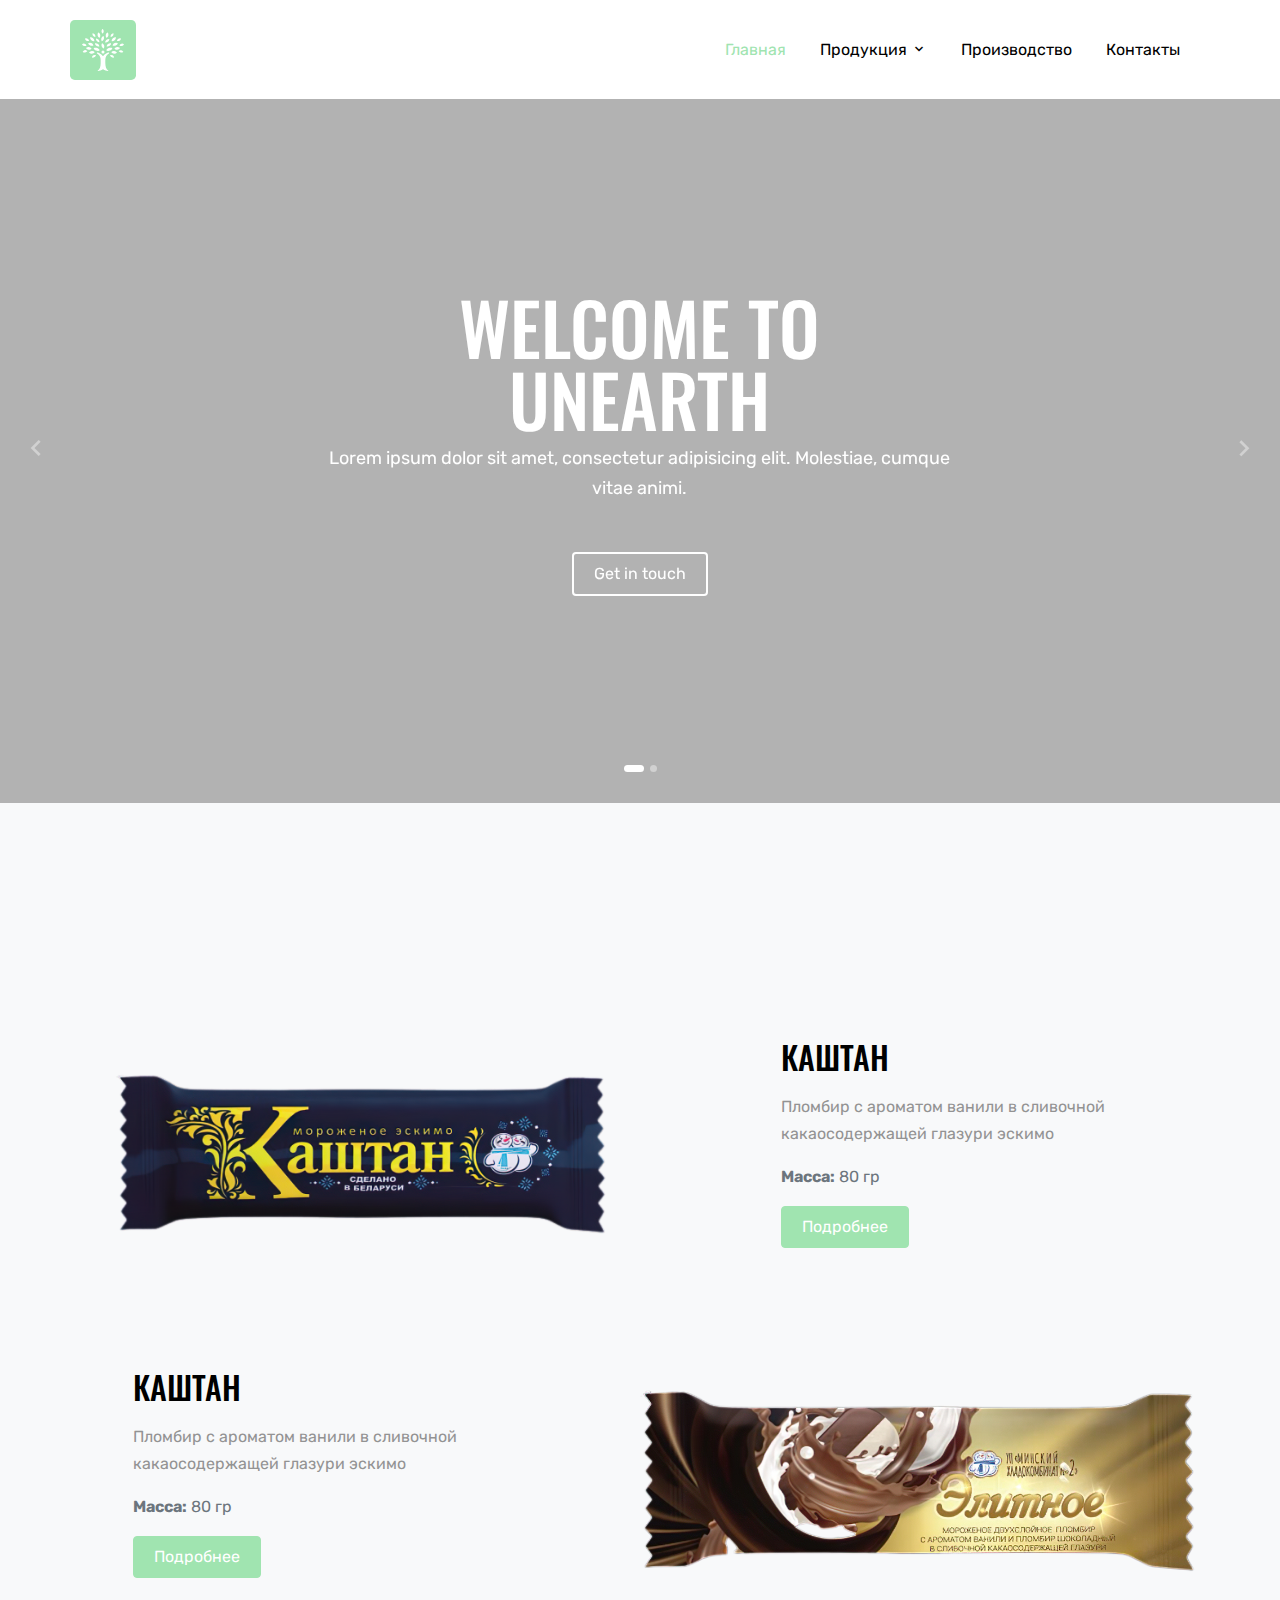
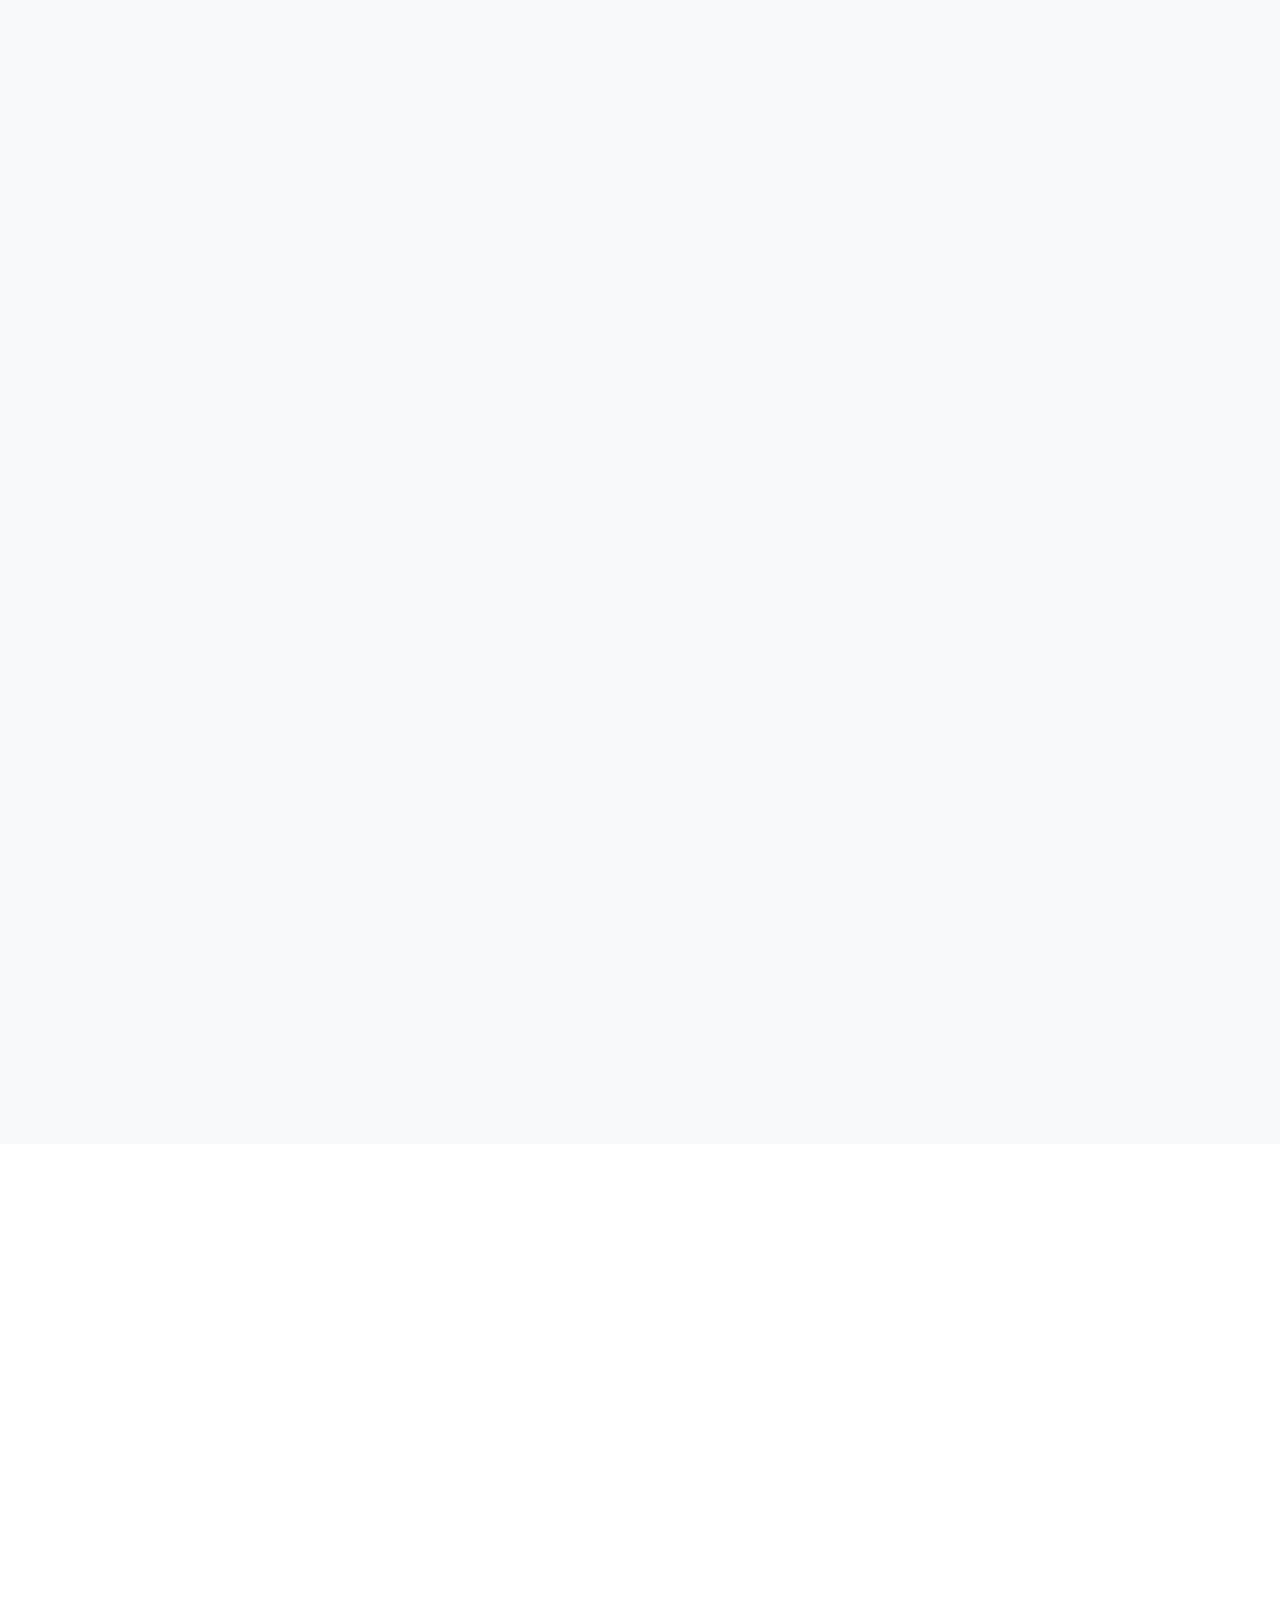
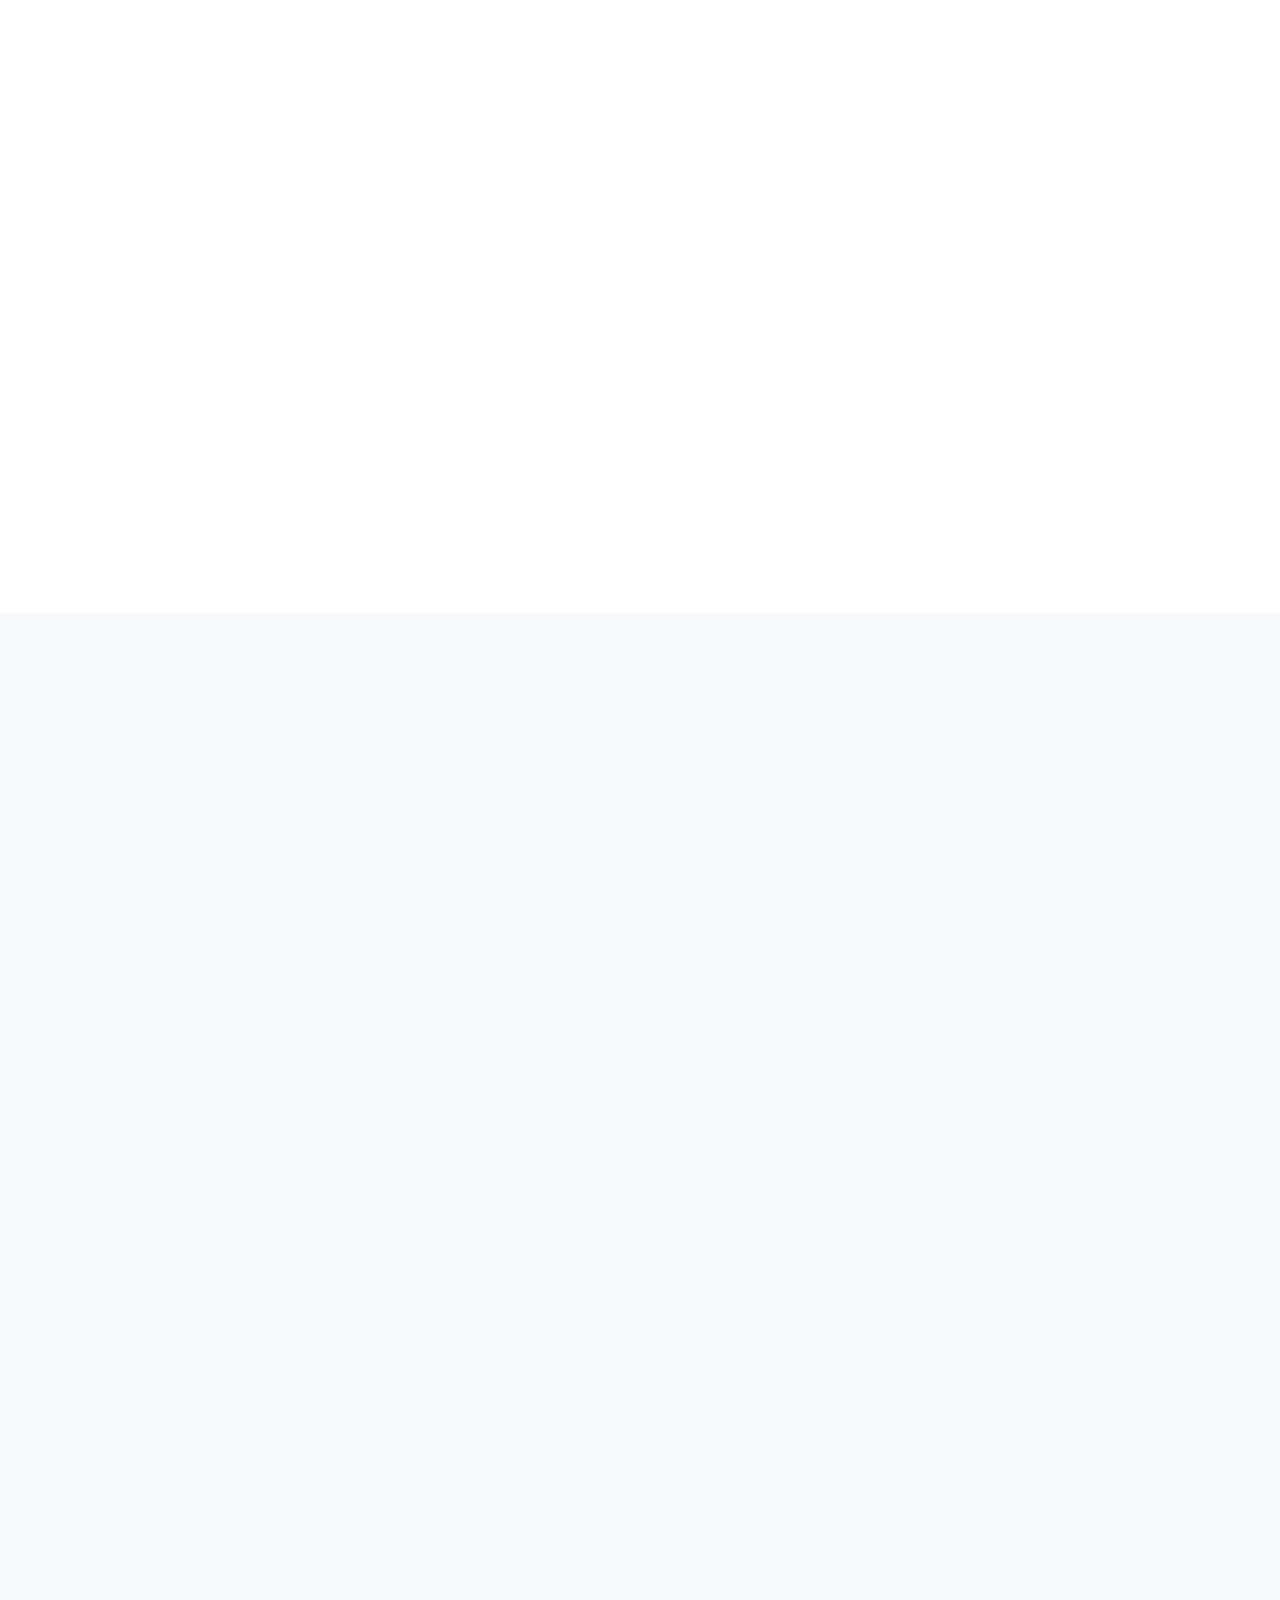
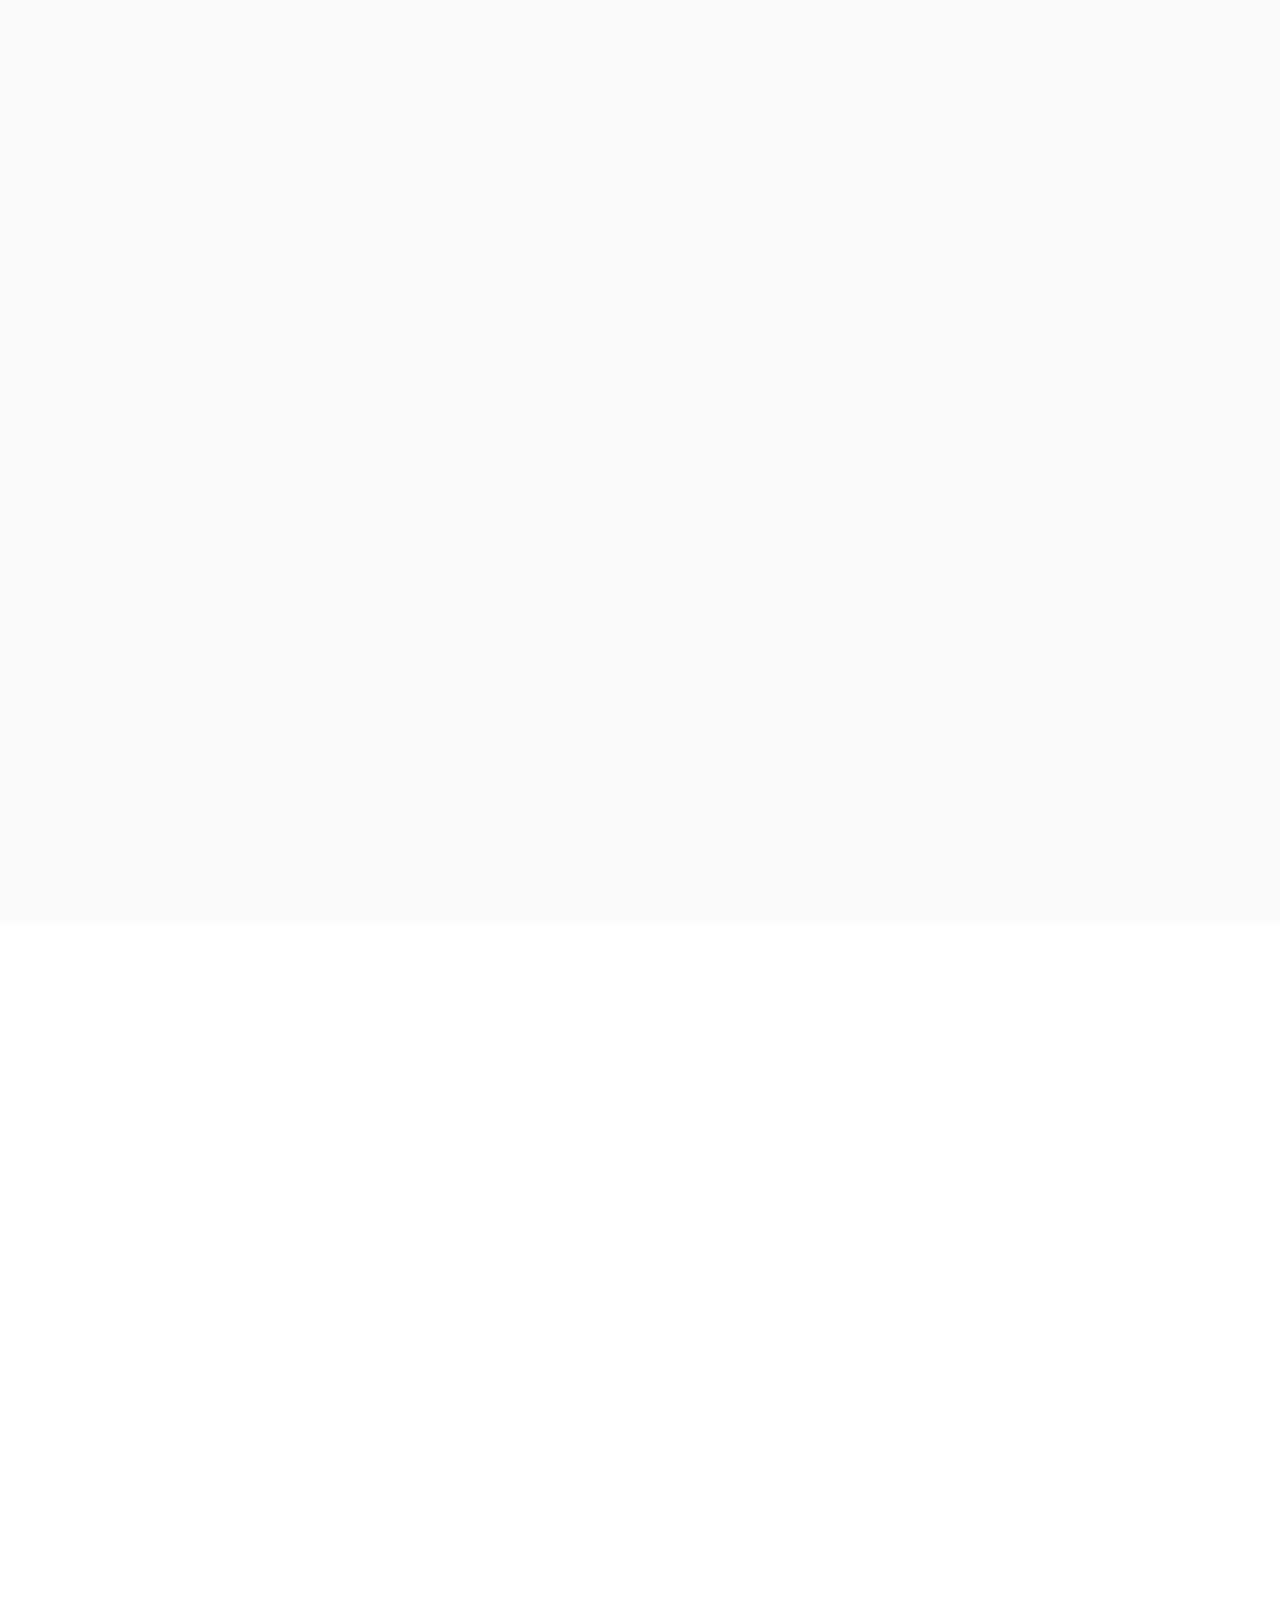
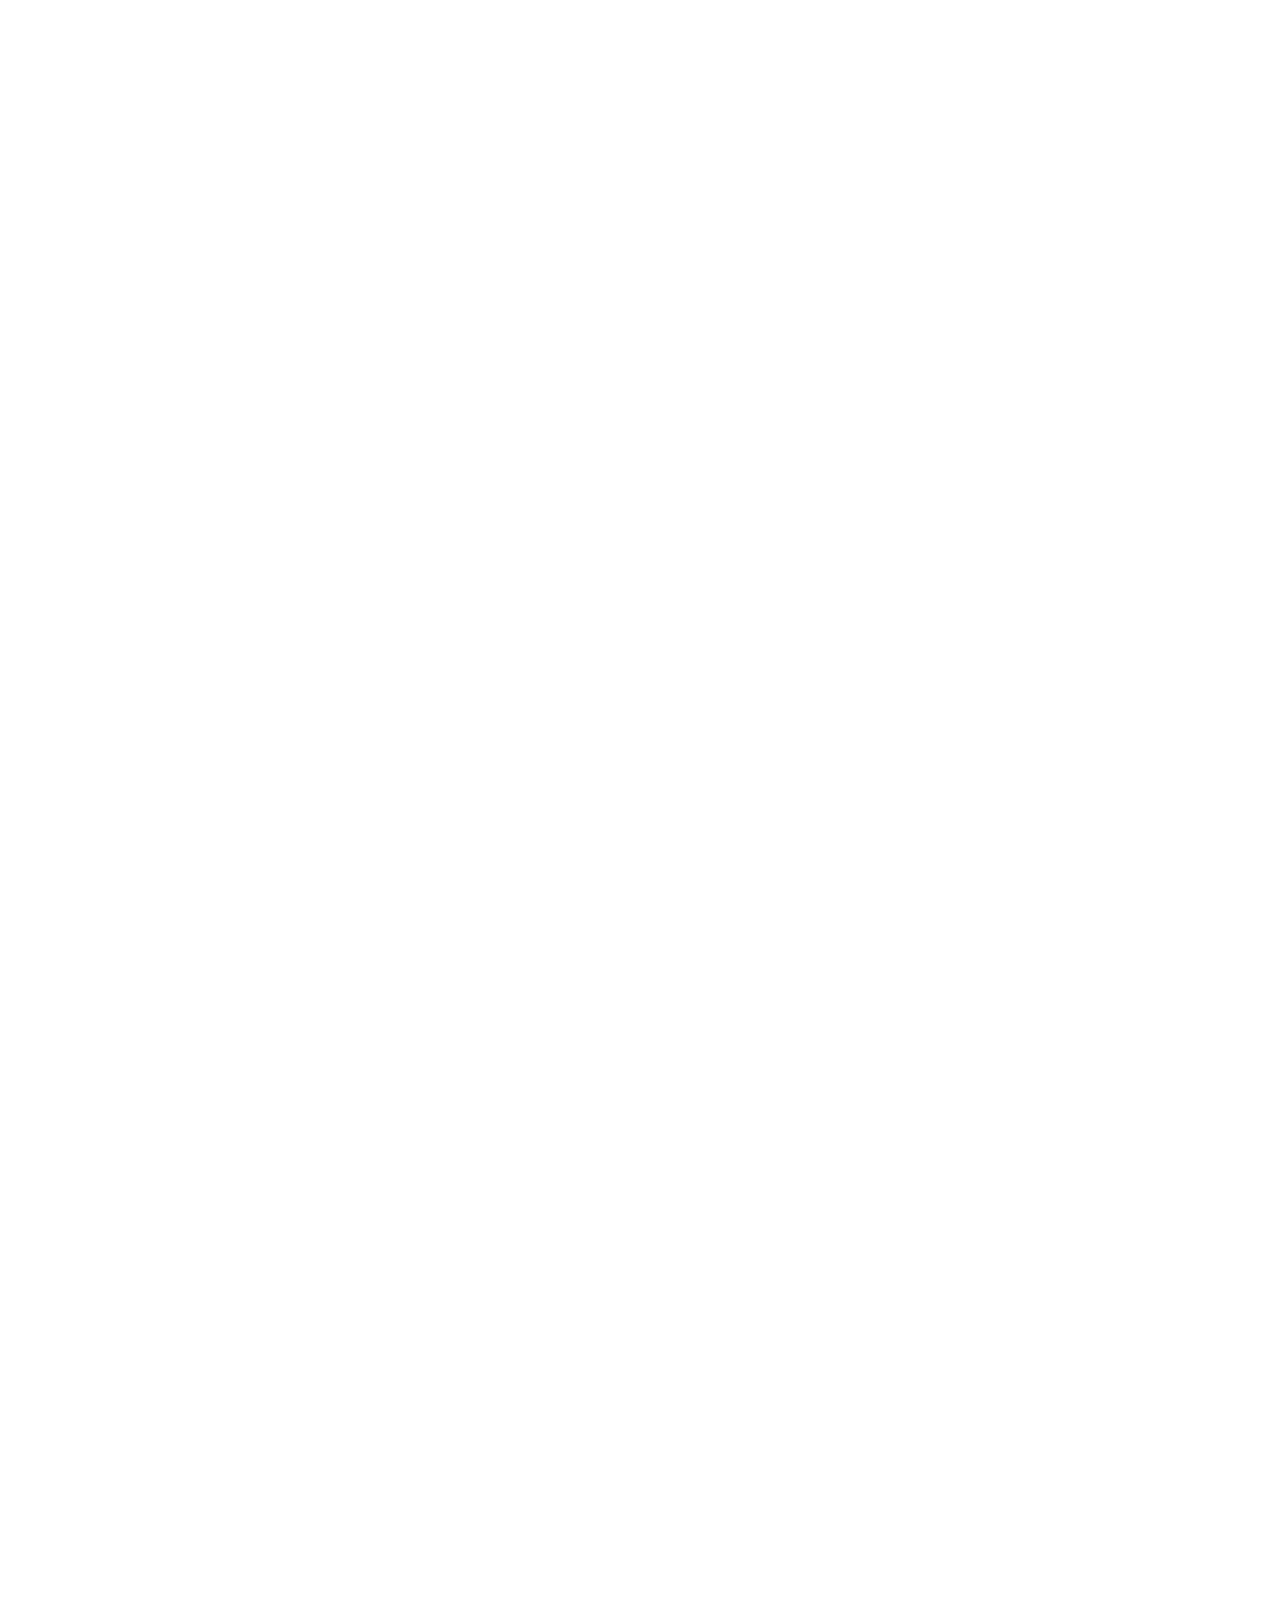
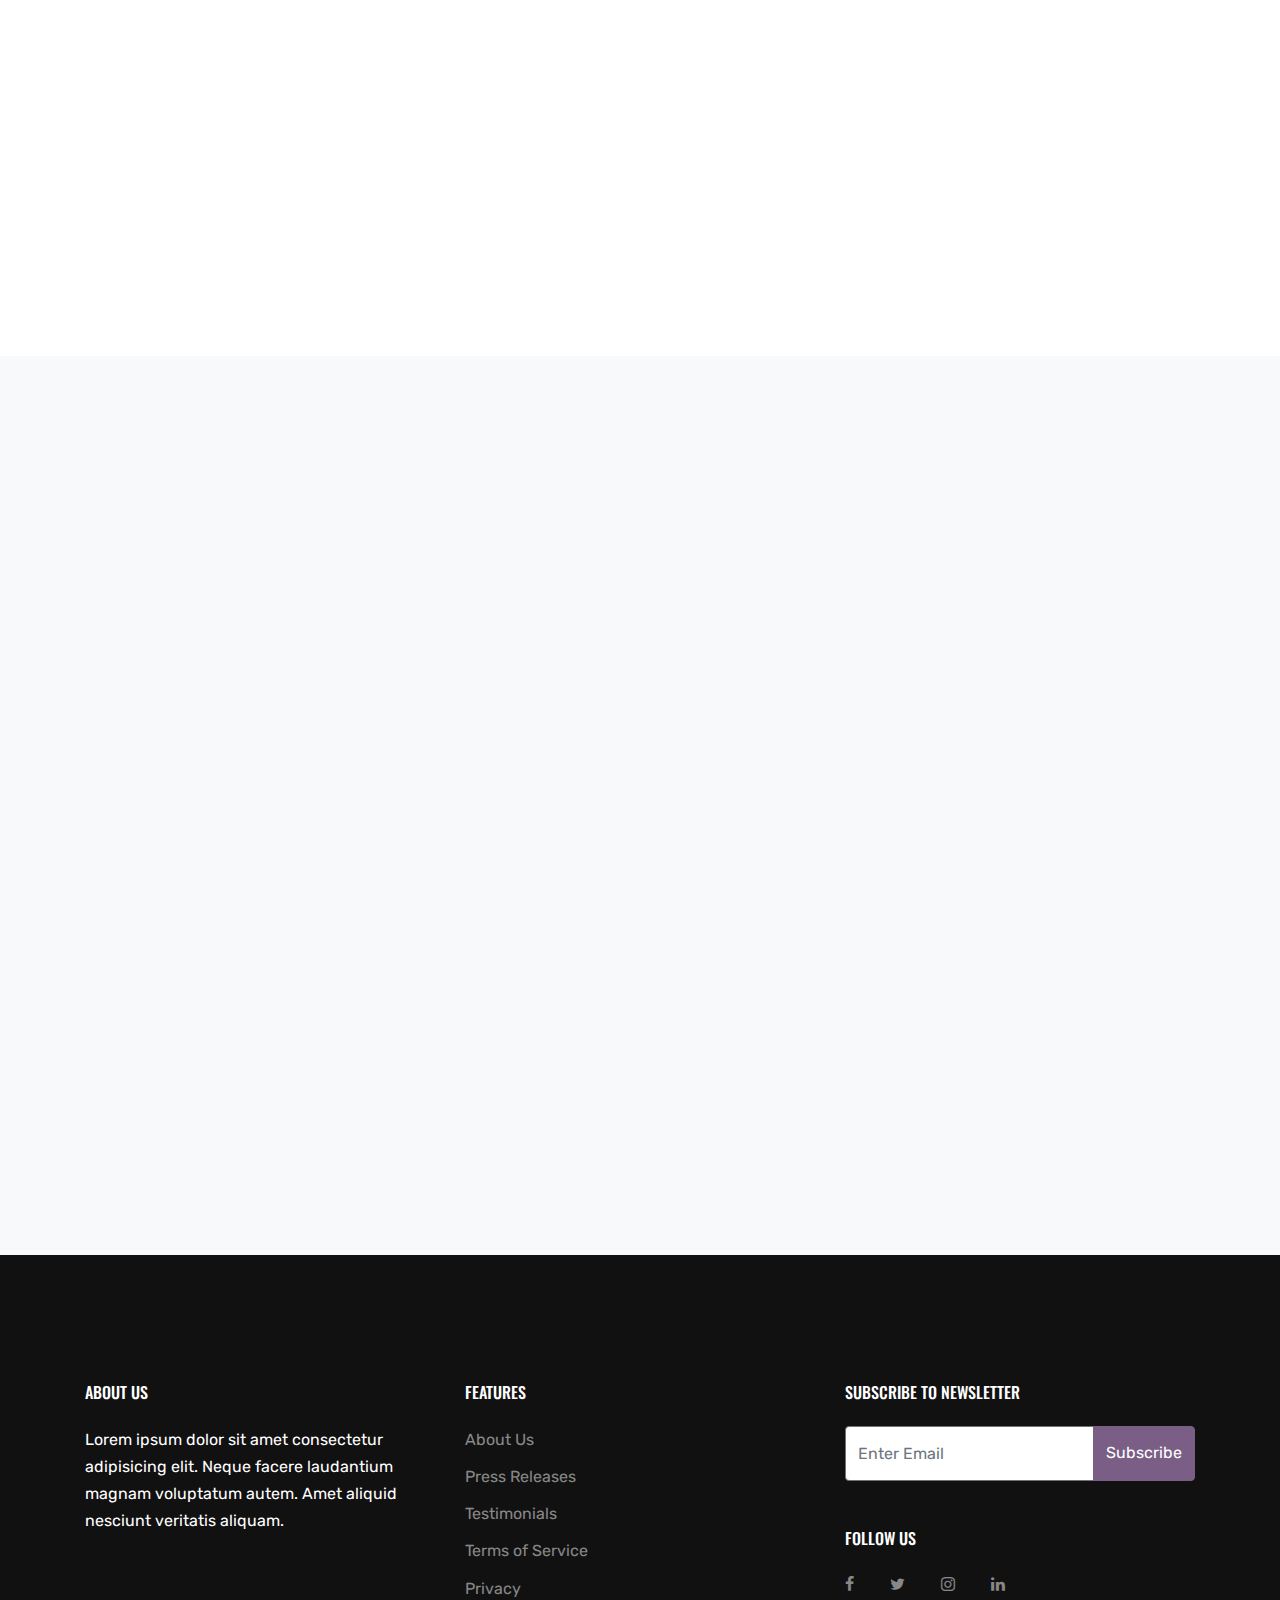
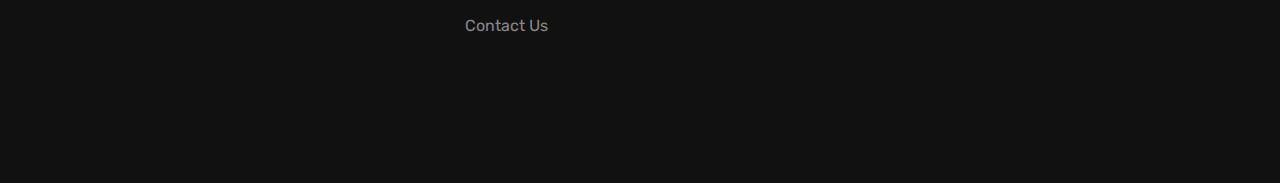
==== index1.html @ ae36a65c "2" ====
<!doctype html>
<html lang="en">
<head>
    <title>Unearth &mdash; Website Template by Colorlib</title>
    <meta charset="utf-8">
    <meta name="viewport" content="width=device-width, initial-scale=1, shrink-to-fit=no">

    <link href="https://fonts.googleapis.com/css?family=Rubik:300,400,700|Oswald:400,700" rel="stylesheet">

    <link rel="stylesheet" href="fonts/icomoon/style.css">

    <link rel="stylesheet" href="css/bootstrap.min.css">
    <link rel="stylesheet" href="css/jquery.fancybox.min.css">
    <link rel="stylesheet" href="css/owl.carousel.min.css">
    <link rel="stylesheet" href="css/owl.theme.default.min.css">
    <link rel="stylesheet" href="fonts/flaticon/font/flaticon.css">
    <link rel="stylesheet" href="css/aos.css">

    <!-- MAIN CSS -->
    <link rel="stylesheet" href="css/style.css">

</head>
<body data-spy="scroll" data-target=".site-navbar-target" data-offset="300">

<div id="overlayer"></div>
<div class="loader">
    <div class="spinner-border text-primary" role="status">
        <span class="sr-only">Loading...</span>
    </div>
</div>

<!-- Modal -->
<div class="modal fade" id="exampleModalCenter" tabindex="-1" role="dialog" aria-labelledby="exampleModalCenterTitle"
     aria-hidden="true">
    <div class="modal-dialog modal-dialog-centered modal-lg" role="document">
        <div class="modal-content">
            <div class="modal-header">
                <h2 class="modal-title" id="exampleModalLabel">Каштан</h2>
                <button type="button" class="close" data-dismiss="modal" aria-label="Close">
                    <span aria-hidden="true">&times;</span>
                </button>
            </div>
            <div class="modal-body">
                <div class="product-item__full-img">
                    <img src="images/eskimo1.jpg" alt="Каштан" width="100%">
                </div>
                <div class="product-item__info">
                    <p>Пломбир с ароматом ванили в сливочной какаосодержащей глазури эскимо</p>
                    <div class="product-item__full-composition">
                        <span class="d-block text-muted mb-3"><b>Состав:</b></span>
                        <p>Молоко,глазурь жировая (масло сливочное, сахар,
                            какао-порошок), масло сливочное, молоко цельное сгущенное с сахаром, вода питьевая,
                            сахар, молоко сухое цельное, молоко сухое обезжиренное, эмульгатор (моно- и диглицериды
                            жирных кислот), стабилизаторы (камедь рожкового дерева, гуаровая камедь, каррагинан ),
                            ароматизатор пищевой ванилин.
                        </p>
                    </div>
                </div>
                <span class="d-block text-muted mb-3"><b>Масса:</b> 80 гр</span>
                <span class="d-block text-muted mb-3"><b>Пищевая ценность 100 гр. продукта:</b></span>
                <table class="table table-striped">
                    <tbody>
                    <tr>
                        <td>Белки, г</td>
                        <td>1.1</td>
                    </tr>
                    <tr>
                        <td>Жиры, г</td>
                        <td>17.9</td>
                    </tr>
                    <tr>
                        <td>Углеводы, г</td>
                        <td>20.1</td>
                    </tr>
                    <tr>
                        <td>В т. ч. сахарозы (не менее), г</td>
                        <td>14,6</td>
                    </tr>
                    <tr>
                        <td>Массовая доля жира, %</td>
                        <td>15</td>
                    </tr>
                    <tr>
                        <td>Энергетическая ценность</td>
                        <td>1280 кДж/310 ккал</td>
                    </tr>
                    </tbody>
                </table>
            </div>
        </div>
    </div>
</div>


<div class="site-wrap" id="home-section">

    <div class="site-mobile-menu site-navbar-target">
        <div class="site-mobile-menu-header">
            <div class="site-mobile-menu-close mt-3">
                <span class="icon-close2 js-menu-toggle"></span>
            </div>
        </div>
        <div class="site-mobile-menu-body"></div>
    </div>


    <!--    <div class="top-bar">-->
    <!--        <div class="container">-->
    <!--            <div class="row">-->
    <!--                <div class="col-12">-->
    <!--                    <a href="#" class="text-white"><span class="mr-2 text-white icon-envelope-open-o"></span> <span-->
    <!--                            class="d-none d-md-inline-block">info@yourdomain.com</span></a>-->
    <!--                    <span class="mx-md-2 d-inline-block"></span>-->
    <!--                    <a href="#" class="text-white"><span class="mr-2 text-white icon-phone"></span> <span-->
    <!--                            class="d-none d-md-inline-block">1+ (234) 5678 9101</span></a>-->


    <!--                    <div class="float-right">-->

    <!--                        <a href="#" class="text-white"><span class="mr-2 text-white icon-twitter"></span> <span-->
    <!--                                class="d-none d-md-inline-block">Twitter</span></a>-->
    <!--                        <span class="mx-md-2 d-inline-block"></span>-->
    <!--                        <a href="#" class="text-white"><span class="mr-2 text-white icon-instagram"></span> <span-->
    <!--                                class="d-none d-md-inline-block">Instagram</span></a>-->

    <!--                    </div>-->

    <!--                </div>-->

    <!--            </div>-->

    <!--        </div>-->
    <!--    </div>-->

    <header class="site-navbar js-sticky-header site-navbar-target" role="banner">

        <div class="container">
            <div class="row align-items-center position-relative">


                <div class="site-logo">
                    <!--                    <a href="index.html" class="text-black"><span class="text-primary">Unearth</span></a>-->
                    <img src="images/svg-gobbler.svg" style="height: 60px">
                </div>


                <div class="col-12">
                    <nav class="site-navigation text-right ml-auto " role="navigation">

                        <ul class="site-menu main-menu js-clone-nav ml-auto d-none d-lg-block">
                            <li><a href="#home-section" class="nav-link">Главная</a></li>
                            <li class="has-children">
                                <a href="#eskimo-section" class="nav-link">Продукция</a>
                                <ul class="dropdown arrow-top">
                                    <li><a href="#eskimo-section" class="nav-link">Эскимо</a></li>
                                    <li><a href="#pricing-section" class="nav-link">Вафельный стаканчик</a></li>
                                    <li><a href="#faq-section" class="nav-link">Рожок</a></li>
                                </ul>
                            </li>

                            <!--                            <li class="has-children">-->
                            <!--                                <a href="#about-section" class="nav-link">About Us</a>-->
                            <!--                                <ul class="dropdown arrow-top">-->
                            <!--                                    <li><a href="#team-section" class="nav-link">Team</a></li>-->
                            <!--                                    <li><a href="#pricing-section" class="nav-link">Pricing</a></li>-->
                            <!--                                    <li><a href="#faq-section" class="nav-link">FAQ</a></li>-->
                            <!--                                    <li class="has-children">-->
                            <!--                                        <a href="#">More Links</a>-->
                            <!--                                        <ul class="dropdown">-->
                            <!--                                            <li><a href="#">Menu One</a></li>-->
                            <!--                                            <li><a href="#">Menu Two</a></li>-->
                            <!--                                            <li><a href="#">Menu Three</a></li>-->
                            <!--                                        </ul>-->
                            <!--                                    </li>-->
                            <!--                                </ul>-->
                            <!--                            </li>-->

                            <!--                            <li><a href="#press-section" class="nav-link">Press</a></li>-->

                            <!--                            <li><a href="#testimonials-section" class="nav-link">Testimonials</a></li>-->
                            <li><a href="#blog-section" class="nav-link">Производство</a></li>
                            <li><a href="#contact-section" class="nav-link">Контакты</a></li>
                        </ul>
                    </nav>

                </div>

                <div class="toggle-button d-inline-block d-lg-none"><a href="#"
                                                                       class="site-menu-toggle py-5 js-menu-toggle text-black"><span
                        class="icon-menu h3"></span></a></div>

            </div>
        </div>

    </header>

    <div class="owl-carousel slide-one-item">


        <div class="site-section-cover overlay img-bg-section"
             style="background-image: url('images/ICJ3_1580330602568.png'); ">
            <div class="container">
                <div class="row align-items-center justify-content-center text-center">
                    <div class="col-md-12 col-lg-7">
                        <h1 data-aos="fade-up" data-aos-delay="">Welcome to UnEarth</h1>
                        <p class="mb-5" data-aos="fade-up" data-aos-delay="100">Lorem ipsum dolor sit amet, consectetur
                            adipisicing elit. Molestiae, cumque vitae animi.</p>
                        <p data-aos="fade-up" data-aos-delay="200"><a href="#"
                                                                      class="btn btn-outline-white border-w-2 btn-md">Get
                            in touch</a></p>
                    </div>
                </div>
            </div>

        </div>

        <div class="site-section-cover overlay img-bg-section"
             style="background-image: url('images/ICJ3_1580330602568.png'); ">
            <div class="container">
                <div class="row align-items-center justify-content-center text-center">
                    <div class="col-md-12 col-lg-8">
                        <h1 data-aos="fade-up" data-aos-delay="">New Generation of Mining</h1>
                        <p class="mb-5" data-aos="fade-up" data-aos-delay="100">Lorem ipsum dolor sit amet, consectetur
                            adipisicing elit. Est odit dolorum voluptates!</p>
                        <p data-aos="fade-up" data-aos-delay="200"><a href="#"
                                                                      class="btn btn-outline-white border-w-2 btn-md">Get
                            in touch</a></p>
                    </div>
                </div>
            </div>

        </div>


    </div>

    <!--    <div class="site-section" id="eskimo-section">-->
    <!--        <div class="block__73694 mb-2">-->
    <!--            <div class="container" data-aos="fade-up" data-aos-delay="">-->
    <!--                <div class="row d-flex no-gutters align-items-center">-->
    <!--&lt;!&ndash;                                        <div class="col-12 col-lg-6 block__73422" style="background-image: url('images/Screenshot_7-removebg-preview.svg'); height: 300px">&ndash;&gt;-->
    <!--&lt;!&ndash;&ndash;&gt;-->
    <!--&lt;!&ndash;                                        </div>&ndash;&gt;-->
    <!--&lt;!&ndash;                                        <div class="col-lg-12 ml-auto p-lg-5 mt-4 mt-lg-0">&ndash;&gt;-->
    <!--&lt;!&ndash;                    <img src="images/Screenshot_7-removebg-preview.svg" alt="" style="height: 300px">&ndash;&gt;-->
    <!--                    <h1 class="mb-3 text-black">ЭСКИМО</h1>-->
    <!--&lt;!&ndash;                                        </div>&ndash;&gt;-->
    <!--                </div>-->
    <!--            </div>-->
    <!--        </div>-->
    <!--    </div>-->

    <div class="site-section bg-light">
        <div class="row mb-5 justify-content-center">
            <div class="col-md-7 text-center">
                <div class="block-heading-1 aos-init aos-animate" data-aos="fade-up" data-aos-delay="">
                    ЭСКИМО
                </div>
            </div>
        </div>
        <!--        <div class="block__73694 mb-2">-->
        <!--            <div class="container">-->
        <!--                <div class="row d-flex no-gutters align-items-stretch">-->
        <!--                    <div class="col-12 col-lg-6 block__73422" style="background-image: url('images/eskimo1.jpg');"-->
        <!--                         data-aos="fade-right" data-aos-delay=""></div>-->
        <!--                    <div class="col-lg-5 ml-auto p-lg-5 mt-4 mt-lg-0" data-aos="fade-left" data-aos-delay="">-->
        <!--                        <h2 class="mb-3 text-black">Каштан</h2>-->
        <!--                        <p>Пломбир с ароматом ванили в сливочной какаосодержащей глазури эскимо</p>-->
        <!--                        <span class="d-block text-muted mb-3"><b>Масса:</b> 80 гр</span>-->
        <!--                        <p>-->
        <!--                            <a href="#" class="btn btn-primary btn-md text-white" data-toggle="modal"-->
        <!--                               data-target="#exampleModalCenter">Подробнее</a>-->
        <!--                        </p>-->
        <!--                    </div>-->
        <!--                </div>-->
        <!--            </div>-->
        <!--        </div>        -->
        <div class="block__73694 mb-2">
            <div class="container">
                <div class="row d-flex no-gutters align-items-stretch row-width">
                    <div class="col-12 col-lg-6 block__73422"
                         style="background-image: url('images/eskimo1.jpg');"></div>
                    <div class="col-lg-5 ml-auto p-lg-5 mt-4 mt-lg-0">
                        <h2 class="mb-3 text-black">Каштан</h2>
                        <p>Пломбир с ароматом ванили в сливочной какаосодержащей глазури эскимо</p>
                        <span class="d-block text-muted mb-3"><b>Масса:</b> 80 гр</span>
                        <p>
                            <a href="#" class="btn btn-primary btn-md text-white" data-toggle="modal"
                               data-target="#exampleModalCenter">Подробнее</a>
                        </p>
                    </div>
                </div>
            </div>
        </div>
        <div class="block__73694">
            <div class="container">
                <div class="row d-flex no-gutters align-items-stretch row-width">
                    <div class="col-lg-5 mr-auto p-lg-5 mt-4 mt-lg-0">
                        <h2 class="mb-3 text-black">Каштан</h2>
                        <p>Пломбир с ароматом ванили в сливочной какаосодержащей глазури эскимо</p>
                        <span class="d-block text-muted mb-3"><b>Масса:</b> 80 гр</span>
                        <p>
                            <a href="#" class="btn btn-primary btn-md text-white" data-toggle="modal"
                               data-target="#exampleModalCenter">Подробнее</a>
                        </p>
                    </div>
                    <div class="col-12 col-lg-6 block__73422"
                         style="background-image: url('images/eskimo2.png');"></div>
                </div>
            </div>
        </div>
        <div class="block__73694 mb-2">
            <div class="container">
                <div class="row d-flex no-gutters align-items-stretch row-width">
                    <div class="col-12 col-lg-6 block__73422" style="background-image: url('images/eskimo1.jpg');"
                         data-aos="fade-right" data-aos-delay=""></div>
                    <div class="col-lg-5 ml-auto p-lg-5 mt-4 mt-lg-0" data-aos="fade-left" data-aos-delay="">
                        <h2 class="mb-3 text-black">Каштан</h2>
                        <p>Пломбир с ароматом ванили в сливочной какаосодержащей глазури эскимо</p>
                        <span class="d-block text-muted mb-3"><b>Масса:</b> 80 гр</span>
                        <p>
                            <a href="#" class="btn btn-primary btn-md text-white" data-toggle="modal"
                               data-target="#exampleModalCenter">Подробнее</a>
                        </p>
                    </div>
                </div>
            </div>
        </div>
        <div class="block__73694 mb-2">
            <div class="container">
                <div class="row d-flex no-gutters align-items-stretch row-width">
                    <div class="col-12 col-lg-6 block__73422" style="background-image: url('images/eskimo5.jpg');"
                         data-aos="fade-right" data-aos-delay=""></div>
                    <div class="col-lg-5 ml-auto p-lg-5 mt-4 mt-lg-0" data-aos="fade-left" data-aos-delay="">
                        <h2 class="mb-3 text-black">Каштан</h2>
                        <p>Пломбир с ароматом ванили в сливочной какаосодержащей глазури эскимо</p>
                        <span class="d-block text-muted mb-3"><b>Масса:</b> 80 гр</span>
                        <p>
                            <a href="#" class="btn btn-primary btn-md text-white" data-toggle="modal"
                               data-target="#exampleModalCenter">Подробнее</a>
                        </p>
                    </div>
                </div>
            </div>
        </div>
        <div class="block__73694 mb-2">
            <div class="container">
                <div class="row d-flex no-gutters align-items-stretch row-width">
                    <div class="col-12 col-lg-6 block__73422" style="background-image: url('images/eskimo6.jpg');"
                         data-aos="fade-right" data-aos-delay=""></div>
                    <div class="col-lg-5 ml-auto p-lg-5 mt-4 mt-lg-0" data-aos="fade-left" data-aos-delay="">
                        <h2 class="mb-3 text-black">Каштан</h2>
                        <p>Пломбир с ароматом ванили в сливочной какаосодержащей глазури эскимо</p>
                        <span class="d-block text-muted mb-3"><b>Масса:</b> 80 гр</span>
                        <p>
                            <a href="#" class="btn btn-primary btn-md text-white" data-toggle="modal"
                               data-target="#exampleModalCenter">Подробнее</a>
                        </p>
                    </div>
                </div>
            </div>
        </div>
    </div>


    <!--        <div class="block__73694">-->
    <!--            <div class="container">-->
    <!--                <div class="row d-flex no-gutters align-items-stretch">-->
    <!--                    <div class="col-12 col-lg-6 block__73422" style="background-image: url('images/eskimo1.jpg');"-->
    <!--                         data-aos="fade-right" data-aos-delay=""></div>-->
    <!--                    <div class="col-lg-5 ml-auto p-lg-5 mt-4 mt-lg-0" data-aos="fade-left" data-aos-delay="">-->
    <!--                        <h2 class="mb-3 text-black">Каштан</h2>-->
    <!--                        <p>Пломбир с ароматом ванили в сливочной какаосодержащей глазури эскимо</p>-->
    <!--                        <span class="d-block text-muted mb-3"><b>Масса:</b> 80 гр</span>-->
    <!--                        <p>-->
    <!--                            <a href="#" class="btn btn-primary btn-md text-white" data-toggle="modal" data-target="#exampleModalCenter">Подробнее</a>-->
    <!--                        </p>-->
    <!--                    </div>-->
    <!--                </div>-->
    <!--            </div>-->
    <!--        </div>-->


    <div class="site-section" id="team-section">
        <div class="container">
            <div class="row mb-5 justify-content-center">
                <div class="col-md-7 text-center">
                    <div class="block-heading-1" data-aos="fade-up" data-aos-delay="">
                        <h2>Our Team</h2>
                        <p>Lorem ipsum dolor sit amet, consectetur adipisicing elit. Facere at delectus laudantium,
                            deserunt, atque eveniet. Voluptatem, fuga quos rerum inventore.</p>
                    </div>
                </div>
            </div>
            <div class="row">
                <div class="col-lg-4 col-md-6 mb-4" data-aos="fade-up">
                    <div class="block-team-member-1 text-center rounded">
                        <figure>
                            <img src="images/person_1.jpg" alt="Image" class="img-fluid rounded-circle">
                        </figure>
                        <h3 class="font-size-20 text-black">Jean Smith</h3>
                        <span class="d-block font-gray-5 letter-spacing-1 text-uppercase font-size-12 mb-3">Mining Expert</span>
                        <div class="block-social-1">
                            <a href="#" class="btn border-w-2 rounded primary-primary-outline--hover"><span
                                    class="icon-facebook"></span></a>
                            <a href="#" class="btn border-w-2 rounded primary-primary-outline--hover"><span
                                    class="icon-twitter"></span></a>
                            <a href="#" class="btn border-w-2 rounded primary-primary-outline--hover"><span
                                    class="icon-instagram"></span></a>
                        </div>
                    </div>
                </div>

                <div class="col-lg-4 col-md-6 mb-4" data-aos="fade-up" data-aos-delay="100">
                    <div class="block-team-member-1 text-center rounded">
                        <figure>
                            <img src="images/person_2.jpg" alt="Image" class="img-fluid rounded-circle">
                        </figure>
                        <h3 class="font-size-20 text-black">Bob Carry</h3>
                        <span class="d-block font-gray-5 letter-spacing-1 text-uppercase font-size-12 mb-3">Project Manager</span>
                        <div class="block-social-1">
                            <a href="#" class="btn border-w-2 rounded primary-primary-outline--hover"><span
                                    class="icon-facebook"></span></a>
                            <a href="#" class="btn border-w-2 rounded primary-primary-outline--hover"><span
                                    class="icon-twitter"></span></a>
                            <a href="#" class="btn border-w-2 rounded primary-primary-outline--hover"><span
                                    class="icon-instagram"></span></a>
                        </div>
                    </div>
                </div>

                <div class="col-lg-4 col-md-6 mb-4" data-aos="fade-up" data-aos-delay="200">
                    <div class="block-team-member-1 text-center rounded">
                        <figure>
                            <img src="images/person_1.jpg" alt="Image" class="img-fluid rounded-circle">
                        </figure>
                        <h3 class="font-size-20 text-black">Ricky Fisher</h3>
                        <span class="d-block font-gray-5 letter-spacing-1 text-uppercase font-size-12 mb-3">Engineer</span>
                        <div class="block-social-1">
                            <a href="#" class="btn border-w-2 rounded primary-primary-outline--hover"><span
                                    class="icon-facebook"></span></a>
                            <a href="#" class="btn border-w-2 rounded primary-primary-outline--hover"><span
                                    class="icon-twitter"></span></a>
                            <a href="#" class="btn border-w-2 rounded primary-primary-outline--hover"><span
                                    class="icon-instagram"></span></a>
                        </div>
                    </div>
                </div>

                <div class="col-lg-4 col-md-6 mb-4" data-aos="fade-up">
                    <div class="block-team-member-1 text-center rounded">
                        <figure>
                            <img src="images/person_2.jpg" alt="Image" class="img-fluid rounded-circle">
                        </figure>
                        <h3 class="font-size-20 text-black">Jean Smith</h3>
                        <span class="d-block font-gray-5 letter-spacing-1 text-uppercase font-size-12 mb-3">Mining Expert</span>
                        <div class="block-social-1">
                            <a href="#" class="btn border-w-2 rounded primary-primary-outline--hover"><span
                                    class="icon-facebook"></span></a>
                            <a href="#" class="btn border-w-2 rounded primary-primary-outline--hover"><span
                                    class="icon-twitter"></span></a>
                            <a href="#" class="btn border-w-2 rounded primary-primary-outline--hover"><span
                                    class="icon-instagram"></span></a>
                        </div>
                    </div>
                </div>

                <div class="col-lg-4 col-md-6 mb-4" data-aos="fade-up" data-aos-delay="100">
                    <div class="block-team-member-1 text-center rounded">
                        <figure>
                            <img src="images/person_1.jpg" alt="Image" class="img-fluid rounded-circle">
                        </figure>
                        <h3 class="font-size-20 text-black">Bob Carry</h3>
                        <span class="d-block font-gray-5 letter-spacing-1 text-uppercase font-size-12 mb-3">Project Manager</span>
                        <div class="block-social-1">
                            <a href="#" class="btn border-w-2 rounded primary-primary-outline--hover"><span
                                    class="icon-facebook"></span></a>
                            <a href="#" class="btn border-w-2 rounded primary-primary-outline--hover"><span
                                    class="icon-twitter"></span></a>
                            <a href="#" class="btn border-w-2 rounded primary-primary-outline--hover"><span
                                    class="icon-instagram"></span></a>
                        </div>
                    </div>
                </div>

                <div class="col-lg-4 col-md-6 mb-4" data-aos="fade-up" data-aos-delay="200">
                    <div class="block-team-member-1 text-center rounded">
                        <figure>
                            <img src="images/person_2.jpg" alt="Image" class="img-fluid rounded-circle">
                        </figure>
                        <h3 class="font-size-20 text-black">Ricky Fisher</h3>
                        <span class="d-block font-gray-5 letter-spacing-1 text-uppercase font-size-12 mb-3">Engineer</span>
                        <div class="block-social-1">
                            <a href="#" class="btn border-w-2 rounded primary-primary-outline--hover"><span
                                    class="icon-facebook"></span></a>
                            <a href="#" class="btn border-w-2 rounded primary-primary-outline--hover"><span
                                    class="icon-twitter"></span></a>
                            <a href="#" class="btn border-w-2 rounded primary-primary-outline--hover"><span
                                    class="icon-instagram"></span></a>
                        </div>
                    </div>
                </div>
            </div>
        </div>
    </div>


    <section class="site-section bg-light" id="pricing-section">
        <div class="container">
            <div class="row mb-5 justify-content-center text-center">
                <div class="col-md-7">
                    <div class="block-heading-1" data-aos="fade-up" data-aos-delay="">
                        <h2>Pricing</h2>
                        <p>Lorem ipsum dolor sit amet, consectetur adipisicing elit. Cumque quae temporibus tenetur
                            vitae iusto suscipit alias, laudantium, porro unde tempora.</p>
                    </div>
                </div>
            </div>
            <div class="row mb-5">
                <div class="col-md-6 mb-4 mb-lg-0 col-lg-4" data-aos="fade-up" data-aos-delay="">
                    <div class="pricing">
                        <h3 class="text-center text-black">Basic</h3>
                        <div class="price text-center mb-4 ">
                            <span><span>$47</span> / year</span>
                        </div>
                        <ul class="list-unstyled ul-check success mb-5">

                            <li>Officia quaerat eaque neque</li>
                            <li>Possimus aut consequuntur incidunt</li>
                            <li class="remove">Lorem ipsum dolor sit amet</li>
                            <li class="remove">Consectetur adipisicing elit</li>
                            <li class="remove">Dolorum esse odio quas architecto sint</li>
                        </ul>
                        <p class="text-center">
                            <a href="#" class="btn btn-secondary btn-md">Buy Now</a>
                        </p>
                    </div>
                </div>

                <div class="col-md-6 mb-4 mb-lg-0 col-lg-4" data-aos="fade-up" data-aos-delay="100">
                    <div class="pricing">
                        <h3 class="text-center text-black">Premium</h3>
                        <div class="price text-center mb-4 ">
                            <span><span>$200</span> / year</span>
                        </div>
                        <ul class="list-unstyled ul-check success mb-5">

                            <li>Officia quaerat eaque neque</li>
                            <li>Possimus aut consequuntur incidunt</li>
                            <li>Lorem ipsum dolor sit amet</li>
                            <li>Consectetur adipisicing elit</li>
                            <li class="remove">Dolorum esse odio quas architecto sint</li>
                        </ul>
                        <p class="text-center">
                            <a href="#" class="btn btn-primary btn-md text-white">Buy Now</a>
                        </p>
                    </div>
                </div>

                <div class="col-md-6 mb-4 mb-lg-0 col-lg-4" data-aos="fade-up" data-aos-delay="200">
                    <div class="pricing">
                        <h3 class="text-center text-black">Professional</h3>
                        <div class="price text-center mb-4 ">
                            <span><span>$750</span> / year</span>
                        </div>
                        <ul class="list-unstyled ul-check success mb-5">

                            <li>Officia quaerat eaque neque</li>
                            <li>Possimus aut consequuntur incidunt</li>
                            <li>Lorem ipsum dolor sit amet</li>
                            <li>Consectetur adipisicing elit</li>
                            <li>Dolorum esse odio quas architecto sint</li>
                        </ul>
                        <p class="text-center">
                            <a href="#" class="btn btn-secondary btn-md">Buy Now</a>
                        </p>
                    </div>
                </div>
            </div>

            <div class="row site-section" id="faq-section">
                <div class="col-12 text-center" data-aos="fade">
                    <h2 class="section-title text-primary">Frequently Ask Questions</h2>
                </div>
            </div>
            <div class="row">
                <div class="col-lg-6">

                    <div class="mb-5" data-aos="fade-up" data-aos-delay="100">
                        <h3 class="text-black h4 mb-4">Can I accept both Paypal and Stripe?</h3>
                        <p>Lorem ipsum dolor sit amet consectetur adipisicing elit. Aliquam assumenda eum blanditiis
                            perferendis.</p>
                    </div>

                    <div class="mb-5" data-aos="fade-up" data-aos-delay="100">
                        <h3 class="text-black h4 mb-4">What available is refund period?</h3>
                        <p>Lorem ipsum dolor sit amet consectetur adipisicing elit. Aliquam assumenda eum blanditiis
                            perferendis.</p>
                    </div>

                    <div class="mb-5" data-aos="fade-up" data-aos-delay="100">
                        <h3 class="text-black h4 mb-4">Can I accept both Paypal and Stripe?</h3>
                        <p>Lorem ipsum dolor sit amet consectetur adipisicing elit. Aliquam assumenda eum blanditiis
                            perferendis.</p>
                    </div>

                    <div class="mb-5" data-aos="fade-up" data-aos-delay="100">
                        <h3 class="text-black h4 mb-4">What available is refund period?</h3>
                        <p>Lorem ipsum dolor sit amet consectetur adipisicing elit. Aliquam assumenda eum blanditiis
                            perferendis.</p>
                    </div>
                </div>
                <div class="col-lg-6">

                    <div class="mb-5" data-aos="fade-up" data-aos-delay="100">
                        <h3 class="text-black h4 mb-4">Where are you from?</h3>
                        <p>Voluptatum nobis obcaecati perferendis dolor totam unde dolores quod maxime corporis officia
                            et. Distinctio assumenda minima maiores.</p>
                    </div>

                    <div class="mb-5" data-aos="fade-up" data-aos-delay="100">
                        <h3 class="text-black h4 mb-4">What is your opening time?</h3>
                        <p>Lorem ipsum dolor sit amet consectetur adipisicing elit. Aliquam assumenda eum blanditiis
                            perferendis.</p>
                    </div>

                    <div class="mb-5" data-aos="fade-up" data-aos-delay="100">
                        <h3 class="text-black h4 mb-4">Can I accept both Paypal and Stripe?</h3>
                        <p>Lorem ipsum dolor sit amet consectetur adipisicing elit. Aliquam assumenda eum blanditiis
                            perferendis.</p>
                    </div>

                    <div class="mb-5" data-aos="fade-up" data-aos-delay="100">
                        <h3 class="text-black h4 mb-4">What available is refund period?</h3>
                        <p>Lorem ipsum dolor sit amet consectetur adipisicing elit. Aliquam assumenda eum blanditiis
                            perferendis.</p>
                    </div>
                </div>
            </div>
        </div>
    </section>


    <div class="site-section" id="press-section">
        <div class="container">
            <div class="row">
                <div class="col-lg-4 mb-5 mb-lg-0">
                    <div class="block-heading-1" data-aos="fade-right" data-aos-delay="">
                        <h2>Press</h2>
                    </div>
                </div>
                <div class="col-lg-6">
                    <ul class="list-unstyled">
                        <li class="mb-5" data-aos="fade-right" data-aos-delay="">
                            <span class="d-block text-muted mb-3">Apr 19, 2019</span>
                            <h2 class="h4"><a href="press-single.html" class="text-black">How To Find Gold In Mining</a>
                            </h2>

                            <p>Lorem ipsum dolor sit amet, consectetur adipisicing elit. Pariatur dolores voluptas
                                obcaecati quo consequuntur mollitia facilis, perferendis molestias commodi adipisci.</p>
                        </li>
                        <li class="mb-5" data-aos="fade-right" data-aos-delay="100">
                            <span class="d-block text-muted mb-3">Apr 19, 2019</span>
                            <h2 class="h4"><a href="press-single.html" class="text-black">How To Find Gold In Mining</a>
                            </h2>

                            <p>Lorem ipsum dolor sit amet, consectetur adipisicing elit. Pariatur dolores voluptas
                                obcaecati quo consequuntur mollitia facilis, perferendis molestias commodi adipisci.</p>
                        </li>
                        <li class="mb-5" data-aos="fade-right" data-aos-delay="200">
                            <span class="d-block text-muted mb-3">Apr 19, 2019</span>
                            <h2 class="h4"><a href="press-single.html" class="text-black">How To Find Gold In Mining</a>
                            </h2>

                            <p>Lorem ipsum dolor sit amet, consectetur adipisicing elit. Pariatur dolores voluptas
                                obcaecati quo consequuntur mollitia facilis, perferendis molestias commodi adipisci.</p>
                        </li>
                    </ul>
                </div>
            </div>
        </div>
    </div>

    <div class="site-section bg-light block-13" id="testimonials-section" data-aos="fade">
        <div class="container">

            <div class="text-center mb-5">
                <div class="block-heading-1">
                    <h2>Testimonial</h2>
                </div>
            </div>

            <div class="owl-carousel nonloop-block-13">
                <div>
                    <div class="block-testimony-1 text-center">

                        <blockquote class="mb-4">
                            <p>&ldquo;Lorem ipsum dolor sit amet, consectetur adipisicing elit. Dolorem, fugit excepturi
                                sapiente voluptatum nulla odio quaerat quibusdam tempore similique doloremque veritatis
                                et cupiditate, maiores cumque repudiandae explicabo tempora deserunt
                                consequuntur?&rdquo;</p>
                        </blockquote>

                        <figure>
                            <img src="images/person_4.jpg" alt="Image" class="img-fluid rounded-circle mx-auto">
                        </figure>
                        <h3 class="font-size-20 text-black">Ricky Fisher</h3>
                    </div>
                </div>

                <div>
                    <div class="block-testimony-1 text-center">

                        <figure>
                            <img src="images/person_2.jpg" alt="Image" class="img-fluid rounded-circle mx-auto">
                        </figure>
                        <h3 class="font-size-20 mb-4 text-black">Ken Davis</h3>

                        <blockquote class="mb-4">
                            <p>&ldquo;Lorem ipsum dolor sit amet, consectetur adipisicing elit. Dolorem, fugit excepturi
                                sapiente voluptatum nulla odio quaerat quibusdam tempore similique doloremque veritatis
                                et cupiditate, maiores cumque repudiandae explicabo tempora deserunt
                                consequuntur?&rdquo;</p>
                        </blockquote>


                    </div>
                </div>

                <div>
                    <div class="block-testimony-1 text-center">


                        <blockquote class="mb-4">
                            <p>&ldquo;Lorem ipsum dolor sit amet, consectetur adipisicing elit. Dolorem, fugit excepturi
                                sapiente voluptatum nulla odio quaerat quibusdam tempore similique doloremque veritatis
                                et cupiditate, maiores cumque repudiandae explicabo tempora deserunt
                                consequuntur?&rdquo;</p>
                        </blockquote>

                        <figure>
                            <img src="images/person_1.jpg" alt="Image" class="img-fluid rounded-circle mx-auto">
                        </figure>
                        <h3 class="font-size-20 text-black">Mellisa Griffin</h3>


                    </div>
                </div>

                <div>
                    <div class="block-testimony-1 text-center">

                        <figure>
                            <img src="images/person_3.jpg" alt="Image" class="img-fluid rounded-circle mx-auto">
                        </figure>
                        <h3 class="font-size-20 mb-4 text-black">Robert Steward</h3>

                        <blockquote class="mb-4">
                            <p>&ldquo;Lorem ipsum dolor sit amet, consectetur adipisicing elit. Dolorem, fugit excepturi
                                sapiente voluptatum nulla odio quaerat quibusdam tempore similique doloremque veritatis
                                et cupiditate, maiores cumque repudiandae explicabo tempora deserunt
                                consequuntur?&rdquo;</p>
                        </blockquote>


                    </div>
                </div>


            </div>

        </div>
    </div>

    <div class="site-section" id="blog-section">
        <div class="container">
            <div class="row">
                <div class="col-12 text-center mb-5">
                    <div class="block-heading-1" data-aos="fade-up" data-aos-delay="">
                        <span>Latest Blog Posts</span>
                        <h2>Our Blog</h2>
                    </div>
                </div>
            </div>
            <div class="row">
                <div class="col-md-6 col-lg-6" data-aos="fade-up" data-aos-delay="">
                    <div>
                        <a href="single.html" class="mb-4 d-block"><img src="images/hero_2.jpg" alt="Image"
                                                                        class="img-fluid rounded"></a>
                        <h2><a href="single.html">How To Find Gold In Mining</a></h2>
                        <p class="text-muted mb-3 text-uppercase small"><span class="mr-2">January 18, 2019</span> By <a
                                href="single.html" class="by">James Cooper</a></p>
                        <p>Lorem ipsum dolor sit amet, consectetur adipisicing elit. Quaerat et suscipit iste libero
                            neque. Vitae quidem ducimus voluptatibus nemo cum odio ab enim nisi, itaque, libero fuga
                            veritatis culpa quis!</p>
                        <p><a href="single.html">Read More</a></p>
                    </div>
                </div>
                <div class="col-md-6 col-lg-6" data-aos="fade-up" data-aos-delay="100">
                    <div>
                        <a href="single.html" class="mb-4 d-block"><img src="images/hero_3.jpg" alt="Image"
                                                                        class="img-fluid rounded"></a>
                        <h2><a href="single.html">How To Find Gold In Mining</a></h2>
                        <p class="text-muted mb-3 text-uppercase small"><span class="mr-2">January 18, 2019</span> By <a
                                href="single.html" class="by">James Cooper</a></p>
                        <p>Lorem ipsum dolor sit amet, consectetur adipisicing elit. Quaerat et suscipit iste libero
                            neque. Vitae quidem ducimus voluptatibus nemo cum odio ab enim nisi, itaque, libero fuga
                            veritatis culpa quis!</p>
                        <p><a href="single.html">Read More</a></p>
                    </div>
                </div>

            </div>
        </div>
    </div>


    <div class="site-section bg-light" id="contact-section">
        <div class="container">
            <div class="row">
                <div class="col-12 text-center mb-5" data-aos="fade-up" data-aos-delay="">
                    <div class="block-heading-1">
                        <span>Get In Touch</span>
                        <h2>Contact Us</h2>
                    </div>
                </div>
            </div>
            <div class="row">
                <div class="col-lg-6 mb-5" data-aos="fade-up" data-aos-delay="100">
                    <form action="#" method="post">
                        <div class="form-group row">
                            <div class="col-md-6 mb-4 mb-lg-0">
                                <input type="text" class="form-control" placeholder="First name">
                            </div>
                            <div class="col-md-6">
                                <input type="text" class="form-control" placeholder="First name">
                            </div>
                        </div>

                        <div class="form-group row">
                            <div class="col-md-12">
                                <input type="text" class="form-control" placeholder="Email address">
                            </div>
                        </div>

                        <div class="form-group row">
                            <div class="col-md-12">
                                <textarea name="" id="" class="form-control" placeholder="Write your message." cols="30"
                                          rows="10"></textarea>
                            </div>
                        </div>
                        <div class="form-group row">
                            <div class="col-md-6 ml-auto">
                                <input type="submit" class="btn btn-block btn-primary text-white py-3 px-5"
                                       value="Send Message">
                            </div>
                        </div>
                    </form>
                </div>
                <div class="col-lg-4 ml-auto" data-aos="fade-up" data-aos-delay="200">
                    <h2 class="text-black">Need to know more on details. Get In Touch</h2>
                    <p>Lorem ipsum dolor sit amet, consectetur adipisicing elit. Dolores, distinctio! Harum quibusdam
                        nisi, illum nulla aspernatur aut quidem aperiam, quae non tempora recusandae voluptatibus fugit
                        impedit.</p>
                    <p><a href="#" class="btn btn-primary text-white">Get Started</a></p>
                </div>
            </div>
        </div>
    </div>


    <footer class="site-footer">
        <div class="container">
            <div class="row">
                <div class="col-md-6">
                    <div class="row">
                        <div class="col-md-8">
                            <h2 class="footer-heading mb-4">About Us</h2>
                            <p>Lorem ipsum dolor sit amet consectetur adipisicing elit. Neque facere laudantium magnam
                                voluptatum autem. Amet aliquid nesciunt veritatis aliquam.</p>
                        </div>
                        <div class="col-md-4 ml-auto">
                            <h2 class="footer-heading mb-4">Features</h2>
                            <ul class="list-unstyled">
                                <li><a href="#">About Us</a></li>
                                <li><a href="#">Press Releases</a></li>
                                <li><a href="#">Testimonials</a></li>
                                <li><a href="#">Terms of Service</a></li>
                                <li><a href="#">Privacy</a></li>
                                <li><a href="#">Contact Us</a></li>
                            </ul>
                        </div>

                    </div>
                </div>
                <div class="col-md-4 ml-auto">

                    <div class="mb-5">
                        <h2 class="footer-heading mb-4">Subscribe to Newsletter</h2>
                        <form action="#" method="post" class="footer-suscribe-form">
                            <div class="input-group mb-3">
                                <input type="text" class="form-control border-secondary text-white bg-transparent"
                                       placeholder="Enter Email" aria-label="Enter Email"
                                       aria-describedby="button-addon2">
                                <div class="input-group-append">
                                    <button class="btn btn-primary text-white" type="button" id="button-addon2">
                                        Subscribe
                                    </button>
                                </div>
                            </div>
                    </div>


                    <h2 class="footer-heading mb-4">Follow Us</h2>
                    <a href="#about-section" class="smoothscroll pl-0 pr-3"><span class="icon-facebook"></span></a>
                    <a href="#" class="pl-3 pr-3"><span class="icon-twitter"></span></a>
                    <a href="#" class="pl-3 pr-3"><span class="icon-instagram"></span></a>
                    <a href="#" class="pl-3 pr-3"><span class="icon-linkedin"></span></a>
                    </form>
                </div>
            </div>
            <!--            <div class="row pt-5 mt-5 text-center">-->
            <!--                <div class="col-md-12">-->
            <!--                    <div class="border-top pt-5">-->
            <!--                        <p class="copyright"><small>-->
            <!--                            &lt;!&ndash; Link back to Colorlib can't be removed. Template is licensed under CC BY 3.0. &ndash;&gt;-->
            <!--                            Copyright &copy;<script>document.write(new Date().getFullYear());</script>-->
            <!--                            All rights reserved | This template is made with <i class="icon-heart text-danger"-->
            <!--                                                                                aria-hidden="true"></i> by <a-->
            <!--                                href="https://colorlib.com" target="_blank">Colorlib</a>-->
            <!--                            &lt;!&ndash; Link back to Colorlib can't be removed. Template is licensed under CC BY 3.0. &ndash;&gt;-->
            <!--                        </small></p>-->
            <!--                    </div>-->
            <!--                </div>-->

            <!--            </div>-->
        </div>
    </footer>

</div>

<script src="js/jquery-3.3.1.min.js"></script>
<script src="js/popper.min.js"></script>
<script src="js/bootstrap.min.js"></script>
<script src="js/owl.carousel.min.js"></script>
<script src="js/jquery.sticky.js"></script>
<script src="js/jquery.waypoints.min.js"></script>
<script src="js/jquery.animateNumber.min.js"></script>
<script src="js/jquery.fancybox.min.js"></script>
<script src="js/jquery.easing.1.3.js"></script>
<script src="js/aos.js"></script>

<script src="js/main.js"></script>

</body>
</html>
---- fonts/icomoon/style.css ----
@font-face {
  font-family: 'icomoon';
  src:  url('fonts/icomoon.eot?10si43');
  src:  url('fonts/icomoon.eot?10si43#iefix') format('embedded-opentype'),
    url('fonts/icomoon.ttf?10si43') format('truetype'),
    url('fonts/icomoon.woff?10si43') format('woff'),
    url('fonts/icomoon.svg?10si43#icomoon') format('svg');
  font-weight: normal;
  font-style: normal;
}

[class^="icon-"], [class*=" icon-"] {
  /* use !important to prevent issues with browser extensions that change fonts */
  font-family: 'icomoon' !important;
  speak: none;
  font-style: normal;
  font-weight: normal;
  font-variant: normal;
  text-transform: none;
  line-height: 1;

  /* Better Font Rendering =========== */
  -webkit-font-smoothing: antialiased;
  -moz-osx-font-smoothing: grayscale;
}

.icon-asterisk:before {
  content: "\f069";
}
.icon-plus:before {
  content: "\f067";
}
.icon-question:before {
  content: "\f128";
}
.icon-minus:before {
  content: "\f068";
}
.icon-glass:before {
  content: "\f000";
}
.icon-music:before {
  content: "\f001";
}
.icon-search:before {
  content: "\f002";
}
.icon-envelope-o:before {
  content: "\f003";
}
.icon-heart:before {
  content: "\f004";
}
.icon-star:before {
  content: "\f005";
}
.icon-star-o:before {
  content: "\f006";
}
.icon-user:before {
  content: "\f007";
}
.icon-film:before {
  content: "\f008";
}
.icon-th-large:before {
  content: "\f009";
}
.icon-th:before {
  content: "\f00a";
}
.icon-th-list:before {
  content: "\f00b";
}
.icon-check:before {
  content: "\f00c";
}
.icon-close:before {
  content: "\f00d";
}
.icon-remove:before {
  content: "\f00d";
}
.icon-times:before {
  content: "\f00d";
}
.icon-search-plus:before {
  content: "\f00e";
}
.icon-search-minus:before {
  content: "\f010";
}
.icon-power-off:before {
  content: "\f011";
}
.icon-signal:before {
  content: "\f012";
}
.icon-cog:before {
  content: "\f013";
}
.icon-gear:before {
  content: "\f013";
}
.icon-trash-o:before {
  content: "\f014";
}
.icon-home:before {
  content: "\f015";
}
.icon-file-o:before {
  content: "\f016";
}
.icon-clock-o:before {
  content: "\f017";
}
.icon-road:before {
  content: "\f018";
}
.icon-download:before {
  content: "\f019";
}
.icon-arrow-circle-o-down:before {
  content: "\f01a";
}
.icon-arrow-circle-o-up:before {
  content: "\f01b";
}
.icon-inbox:before {
  content: "\f01c";
}
.icon-play-circle-o:before {
  content: "\f01d";
}
.icon-repeat:before {
  content: "\f01e";
}
.icon-rotate-right:before {
  content: "\f01e";
}
.icon-refresh:before {
  content: "\f021";
}
.icon-list-alt:before {
  content: "\f022";
}
.icon-lock:before {
  content: "\f023";
}
.icon-flag:before {
  content: "\f024";
}
.icon-headphones:before {
  content: "\f025";
}
.icon-volume-off:before {
  content: "\f026";
}
.icon-volume-down:before {
  content: "\f027";
}
.icon-volume-up:before {
  content: "\f028";
}
.icon-qrcode:before {
  content: "\f029";
}
.icon-barcode:before {
  content: "\f02a";
}
.icon-tag:before {
  content: "\f02b";
}
.icon-tags:before {
  content: "\f02c";
}
.icon-book:before {
  content: "\f02d";
}
.icon-bookmark:before {
  content: "\f02e";
}
.icon-print:before {
  content: "\f02f";
}
.icon-camera:before {
  content: "\f030";
}
.icon-font:before {
  content: "\f031";
}
.icon-bold:before {
  content: "\f032";
}
.icon-italic:before {
  content: "\f033";
}
.icon-text-height:before {
  content: "\f034";
}
.icon-text-width:before {
  content: "\f035";
}
.icon-align-left:before {
  content: "\f036";
}
.icon-align-center:before {
  content: "\f037";
}
.icon-align-right:before {
  content: "\f038";
}
.icon-align-justify:before {
  content: "\f039";
}
.icon-list:before {
  content: "\f03a";
}
.icon-dedent:before {
  content: "\f03b";
}
.icon-outdent:before {
  content: "\f03b";
}
.icon-indent:before {
  content: "\f03c";
}
.icon-video-camera:before {
  content: "\f03d";
}
.icon-image:before {
  content: "\f03e";
}
.icon-photo:before {
  content: "\f03e";
}
.icon-picture-o:before {
  content: "\f03e";
}
.icon-pencil:before {
  content: "\f040";
}
.icon-map-marker:before {
  content: "\f041";
}
.icon-adjust:before {
  content: "\f042";
}
.icon-tint:before {
  content: "\f043";
}
.icon-edit:before {
  content: "\f044";
}
.icon-pencil-square-o:before {
  content: "\f044";
}
.icon-share-square-o:before {
  content: "\f045";
}
.icon-check-square-o:before {
  content: "\f046";
}
.icon-arrows:before {
  content: "\f047";
}
.icon-step-backward:before {
  content: "\f048";
}
.icon-fast-backward:before {
  content: "\f049";
}
.icon-backward:before {
  content: "\f04a";
}
.icon-play:before {
  content: "\f04b";
}
.icon-pause:before {
  content: "\f04c";
}
.icon-stop:before {
  content: "\f04d";
}
.icon-forward:before {
  content: "\f04e";
}
.icon-fast-forward:before {
  content: "\f050";
}
.icon-step-forward:before {
  content: "\f051";
}
.icon-eject:before {
  content: "\f052";
}
.icon-chevron-left:before {
  content: "\f053";
}
.icon-chevron-right:before {
  content: "\f054";
}
.icon-plus-circle:before {
  content: "\f055";
}
.icon-minus-circle:before {
  content: "\f056";
}
.icon-times-circle:before {
  content: "\f057";
}
.icon-check-circle:before {
  content: "\f058";
}
.icon-question-circle:before {
  content: "\f059";
}
.icon-info-circle:before {
  content: "\f05a";
}
.icon-crosshairs:before {
  content: "\f05b";
}
.icon-times-circle-o:before {
  content: "\f05c";
}
.icon-check-circle-o:before {
  content: "\f05d";
}
.icon-ban:before {
  content: "\f05e";
}
.icon-arrow-left:before {
  content: "\f060";
}
.icon-arrow-right:before {
  content: "\f061";
}
.icon-arrow-up:before {
  content: "\f062";
}
.icon-arrow-down:before {
  content: "\f063";
}
.icon-mail-forward:before {
  content: "\f064";
}
.icon-share:before {
  content: "\f064";
}
.icon-expand:before {
  content: "\f065";
}
.icon-compress:before {
  content: "\f066";
}
.icon-exclamation-circle:before {
  content: "\f06a";
}
.icon-gift:before {
  content: "\f06b";
}
.icon-leaf:before {
  content: "\f06c";
}
.icon-fire:before {
  content: "\f06d";
}
.icon-eye:before {
  content: "\f06e";
}
.icon-eye-slash:before {
  content: "\f070";
}
.icon-exclamation-triangle:before {
  content: "\f071";
}
.icon-warning:before {
  content: "\f071";
}
.icon-plane:before {
  content: "\f072";
}
.icon-calendar:before {
  content: "\f073";
}
.icon-random:before {
  content: "\f074";
}
.icon-comment:before {
  content: "\f075";
}
.icon-magnet:before {
  content: "\f076";
}
.icon-chevron-up:before {
  content: "\f077";
}
.icon-chevron-down:before {
  content: "\f078";
}
.icon-retweet:before {
  content: "\f079";
}
.icon-shopping-cart:before {
  content: "\f07a";
}
.icon-folder:before {
  content: "\f07b";
}
.icon-folder-open:before {
  content: "\f07c";
}
.icon-arrows-v:before {
  content: "\f07d";
}
.icon-arrows-h:before {
  content: "\f07e";
}
.icon-bar-chart:before {
  content: "\f080";
}
.icon-bar-chart-o:before {
  content: "\f080";
}
.icon-twitter-square:before {
  content: "\f081";
}
.icon-facebook-square:before {
  content: "\f082";
}
.icon-camera-retro:before {
  content: "\f083";
}
.icon-key:before {
  content: "\f084";
}
.icon-cogs:before {
  content: "\f085";
}
.icon-gears:before {
  content: "\f085";
}
.icon-comments:before {
  content: "\f086";
}
.icon-thumbs-o-up:before {
  content: "\f087";
}
.icon-thumbs-o-down:before {
  content: "\f088";
}
.icon-star-half:before {
  content: "\f089";
}
.icon-heart-o:before {
  content: "\f08a";
}
.icon-sign-out:before {
  content: "\f08b";
}
.icon-linkedin-square:before {
  content: "\f08c";
}
.icon-thumb-tack:before {
  content: "\f08d";
}
.icon-external-link:before {
  content: "\f08e";
}
.icon-sign-in:before {
  content: "\f090";
}
.icon-trophy:before {
  content: "\f091";
}
.icon-github-square:before {
  content: "\f092";
}
.icon-upload:before {
  content: "\f093";
}
.icon-lemon-o:before {
  content: "\f094";
}
.icon-phone:before {
  content: "\f095";
}
.icon-square-o:before {
  content: "\f096";
}
.icon-bookmark-o:before {
  content: "\f097";
}
.icon-phone-square:before {
  content: "\f098";
}
.icon-twitter:before {
  content: "\f099";
}
.icon-facebook:before {
  content: "\f09a";
}
.icon-facebook-f:before {
  content: "\f09a";
}
.icon-github:before {
  content: "\f09b";
}
.icon-unlock:before {
  content: "\f09c";
}
.icon-credit-card:before {
  content: "\f09d";
}
.icon-feed:before {
  content: "\f09e";
}
.icon-rss:before {
  content: "\f09e";
}
.icon-hdd-o:before {
  content: "\f0a0";
}
.icon-bullhorn:before {
  content: "\f0a1";
}
.icon-bell-o:before {
  content: "\f0a2";
}
.icon-certificate:before {
  content: "\f0a3";
}
.icon-hand-o-right:before {
  content: "\f0a4";
}
.icon-hand-o-left:before {
  content: "\f0a5";
}
.icon-hand-o-up:before {
  content: "\f0a6";
}
.icon-hand-o-down:before {
  content: "\f0a7";
}
.icon-arrow-circle-left:before {
  content: "\f0a8";
}
.icon-arrow-circle-right:before {
  content: "\f0a9";
}
.icon-arrow-circle-up:before {
  content: "\f0aa";
}
.icon-arrow-circle-down:before {
  content: "\f0ab";
}
.icon-globe:before {
  content: "\f0ac";
}
.icon-wrench:before {
  content: "\f0ad";
}
.icon-tasks:before {
  content: "\f0ae";
}
.icon-filter:before {
  content: "\f0b0";
}
.icon-briefcase:before {
  content: "\f0b1";
}
.icon-arrows-alt:before {
  content: "\f0b2";
}
.icon-group:before {
  content: "\f0c0";
}
.icon-users:before {
  content: "\f0c0";
}
.icon-chain:before {
  content: "\f0c1";
}
.icon-link:before {
  content: "\f0c1";
}
.icon-cloud:before {
  content: "\f0c2";
}
.icon-flask:before {
  content: "\f0c3";
}
.icon-cut:before {
  content: "\f0c4";
}
.icon-scissors:before {
  content: "\f0c4";
}
.icon-copy:before {
  content: "\f0c5";
}
.icon-files-o:before {
  content: "\f0c5";
}
.icon-paperclip:before {
  content: "\f0c6";
}
.icon-floppy-o:before {
  content: "\f0c7";
}
.icon-save:before {
  content: "\f0c7";
}
.icon-square:before {
  content: "\f0c8";
}
.icon-bars:before {
  content: "\f0c9";
}
.icon-navicon:before {
  content: "\f0c9";
}
.icon-reorder:before {
  content: "\f0c9";
}
.icon-list-ul:before {
  content: "\f0ca";
}
.icon-list-ol:before {
  content: "\f0cb";
}
.icon-strikethrough:before {
  content: "\f0cc";
}
.icon-underline:before {
  content: "\f0cd";
}
.icon-table:before {
  content: "\f0ce";
}
.icon-magic:before {
  content: "\f0d0";
}
.icon-truck:before {
  content: "\f0d1";
}
.icon-pinterest:before {
  content: "\f0d2";
}
.icon-pinterest-square:before {
  content: "\f0d3";
}
.icon-google-plus-square:before {
  content: "\f0d4";
}
.icon-google-plus:before {
  content: "\f0d5";
}
.icon-money:before {
  content: "\f0d6";
}
.icon-caret-down:before {
  content: "\f0d7";
}
.icon-caret-up:before {
  content: "\f0d8";
}
.icon-caret-left:before {
  content: "\f0d9";
}
.icon-caret-right:before {
  content: "\f0da";
}
.icon-columns:before {
  content: "\f0db";
}
.icon-sort:before {
  content: "\f0dc";
}
.icon-unsorted:before {
  content: "\f0dc";
}
.icon-sort-desc:before {
  content: "\f0dd";
}
.icon-sort-down:before {
  content: "\f0dd";
}
.icon-sort-asc:before {
  content: "\f0de";
}
.icon-sort-up:before {
  content: "\f0de";
}
.icon-envelope:before {
  content: "\f0e0";
}
.icon-linkedin:before {
  content: "\f0e1";
}
.icon-rotate-left:before {
  content: "\f0e2";
}
.icon-undo:before {
  content: "\f0e2";
}
.icon-gavel:before {
  content: "\f0e3";
}
.icon-legal:before {
  content: "\f0e3";
}
.icon-dashboard:before {
  content: "\f0e4";
}
.icon-tachometer:before {
  content: "\f0e4";
}
.icon-comment-o:before {
  content: "\f0e5";
}
.icon-comments-o:before {
  content: "\f0e6";
}
.icon-bolt:before {
  content: "\f0e7";
}
.icon-flash:before {
  content: "\f0e7";
}
.icon-sitemap:before {
  content: "\f0e8";
}
.icon-umbrella:before {
  content: "\f0e9";
}
.icon-clipboard:before {
  content: "\f0ea";
}
.icon-paste:before {
  content: "\f0ea";
}
.icon-lightbulb-o:before {
  content: "\f0eb";
}
.icon-exchange:before {
  content: "\f0ec";
}
.icon-cloud-download:before {
  content: "\f0ed";
}
.icon-cloud-upload:before {
  content: "\f0ee";
}
.icon-user-md:before {
  content: "\f0f0";
}
.icon-stethoscope:before {
  content: "\f0f1";
}
.icon-suitcase:before {
  content: "\f0f2";
}
.icon-bell:before {
  content: "\f0f3";
}
.icon-coffee:before {
  content: "\f0f4";
}
.icon-cutlery:before {
  content: "\f0f5";
}
.icon-file-text-o:before {
  content: "\f0f6";
}
.icon-building-o:before {
  content: "\f0f7";
}
.icon-hospital-o:before {
  content: "\f0f8";
}
.icon-ambulance:before {
  content: "\f0f9";
}
.icon-medkit:before {
  content: "\f0fa";
}
.icon-fighter-jet:before {
  content: "\f0fb";
}
.icon-beer:before {
  content: "\f0fc";
}
.icon-h-square:before {
  content: "\f0fd";
}
.icon-plus-square:before {
  content: "\f0fe";
}
.icon-angle-double-left:before {
  content: "\f100";
}
.icon-angle-double-right:before {
  content: "\f101";
}
.icon-angle-double-up:before {
  content: "\f102";
}
.icon-angle-double-down:before {
  content: "\f103";
}
.icon-angle-left:before {
  content: "\f104";
}
.icon-angle-right:before {
  content: "\f105";
}
.icon-angle-up:before {
  content: "\f106";
}
.icon-angle-down:before {
  content: "\f107";
}
.icon-desktop:before {
  content: "\f108";
}
.icon-laptop:before {
  content: "\f109";
}
.icon-tablet:before {
  content: "\f10a";
}
.icon-mobile:before {
  content: "\f10b";
}
.icon-mobile-phone:before {
  content: "\f10b";
}
.icon-circle-o:before {
  content: "\f10c";
}
.icon-quote-left:before {
  content: "\f10d";
}
.icon-quote-right:before {
  content: "\f10e";
}
.icon-spinner:before {
  content: "\f110";
}
.icon-circle:before {
  content: "\f111";
}
.icon-mail-reply:before {
  content: "\f112";
}
.icon-reply:before {
  content: "\f112";
}
.icon-github-alt:before {
  content: "\f113";
}
.icon-folder-o:before {
  content: "\f114";
}
.icon-folder-open-o:before {
  content: "\f115";
}
.icon-smile-o:before {
  content: "\f118";
}
.icon-frown-o:before {
  content: "\f119";
}
.icon-meh-o:before {
  content: "\f11a";
}
.icon-gamepad:before {
  content: "\f11b";
}
.icon-keyboard-o:before {
  content: "\f11c";
}
.icon-flag-o:before {
  content: "\f11d";
}
.icon-flag-checkered:before {
  content: "\f11e";
}
.icon-terminal:before {
  content: "\f120";
}
.icon-code:before {
  content: "\f121";
}
.icon-mail-reply-all:before {
  content: "\f122";
}
.icon-reply-all:before {
  content: "\f122";
}
.icon-star-half-empty:before {
  content: "\f123";
}
.icon-star-half-full:before {
  content: "\f123";
}
.icon-star-half-o:before {
  content: "\f123";
}
.icon-location-arrow:before {
  content: "\f124";
}
.icon-crop:before {
  content: "\f125";
}
.icon-code-fork:before {
  content: "\f126";
}
.icon-chain-broken:before {
  content: "\f127";
}
.icon-unlink:before {
  content: "\f127";
}
.icon-info:before {
  content: "\f129";
}
.icon-exclamation:before {
  content: "\f12a";
}
.icon-superscript:before {
  content: "\f12b";
}
.icon-subscript:before {
  content: "\f12c";
}
.icon-eraser:before {
  content: "\f12d";
}
.icon-puzzle-piece:before {
  content: "\f12e";
}
.icon-microphone:before {
  content: "\f130";
}
.icon-microphone-slash:before {
  content: "\f131";
}
.icon-shield:before {
  content: "\f132";
}
.icon-calendar-o:before {
  content: "\f133";
}
.icon-fire-extinguisher:before {
  content: "\f134";
}
.icon-rocket:before {
  content: "\f135";
}
.icon-maxcdn:before {
  content: "\f136";
}
.icon-chevron-circle-left:before {
  content: "\f137";
}
.icon-chevron-circle-right:before {
  content: "\f138";
}
.icon-chevron-circle-up:before {
  content: "\f139";
}
.icon-chevron-circle-down:before {
  content: "\f13a";
}
.icon-html5:before {
  content: "\f13b";
}
.icon-css3:before {
  content: "\f13c";
}
.icon-anchor:before {
  content: "\f13d";
}
.icon-unlock-alt:before {
  content: "\f13e";
}
.icon-bullseye:before {
  content: "\f140";
}
.icon-ellipsis-h:before {
  content: "\f141";
}
.icon-ellipsis-v:before {
  content: "\f142";
}
.icon-rss-square:before {
  content: "\f143";
}
.icon-play-circle:before {
  content: "\f144";
}
.icon-ticket:before {
  content: "\f145";
}
.icon-minus-square:before {
  content: "\f146";
}
.icon-minus-square-o:before {
  content: "\f147";
}
.icon-level-up:before {
  content: "\f148";
}
.icon-level-down:before {
  content: "\f149";
}
.icon-check-square:before {
  content: "\f14a";
}
.icon-pencil-square:before {
  content: "\f14b";
}
.icon-external-link-square:before {
  content: "\f14c";
}
.icon-share-square:before {
  content: "\f14d";
}
.icon-compass:before {
  content: "\f14e";
}
.icon-caret-square-o-down:before {
  content: "\f150";
}
.icon-toggle-down:before {
  content: "\f150";
}
.icon-caret-square-o-up:before {
  content: "\f151";
}
.icon-toggle-up:before {
  content: "\f151";
}
.icon-caret-square-o-right:before {
  content: "\f152";
}
.icon-toggle-right:before {
  content: "\f152";
}
.icon-eur:before {
  content: "\f153";
}
.icon-euro:before {
  content: "\f153";
}
.icon-gbp:before {
  content: "\f154";
}
.icon-dollar:before {
  content: "\f155";
}
.icon-usd:before {
  content: "\f155";
}
.icon-inr:before {
  content: "\f156";
}
.icon-rupee:before {
  content: "\f156";
}
.icon-cny:before {
  content: "\f157";
}
.icon-jpy:before {
  content: "\f157";
}
.icon-rmb:before {
  content: "\f157";
}
.icon-yen:before {
  content: "\f157";
}
.icon-rouble:before {
  content: "\f158";
}
.icon-rub:before {
  content: "\f158";
}
.icon-ruble:before {
  content: "\f158";
}
.icon-krw:before {
  content: "\f159";
}
.icon-won:before {
  content: "\f159";
}
.icon-bitcoin:before {
  content: "\f15a";
}
.icon-btc:before {
  content: "\f15a";
}
.icon-file:before {
  content: "\f15b";
}
.icon-file-text:before {
  content: "\f15c";
}
.icon-sort-alpha-asc:before {
  content: "\f15d";
}
.icon-sort-alpha-desc:before {
  content: "\f15e";
}
.icon-sort-amount-asc:before {
  content: "\f160";
}
.icon-sort-amount-desc:before {
  content: "\f161";
}
.icon-sort-numeric-asc:before {
  content: "\f162";
}
.icon-sort-numeric-desc:before {
  content: "\f163";
}
.icon-thumbs-up:before {
  content: "\f164";
}
.icon-thumbs-down:before {
  content: "\f165";
}
.icon-youtube-square:before {
  content: "\f166";
}
.icon-youtube:before {
  content: "\f167";
}
.icon-xing:before {
  content: "\f168";
}
.icon-xing-square:before {
  content: "\f169";
}
.icon-youtube-play:before {
  content: "\f16a";
}
.icon-dropbox:before {
  content: "\f16b";
}
.icon-stack-overflow:before {
  content: "\f16c";
}
.icon-instagram:before {
  content: "\f16d";
}
.icon-flickr:before {
  content: "\f16e";
}
.icon-adn:before {
  content: "\f170";
}
.icon-bitbucket:before {
  content: "\f171";
}
.icon-bitbucket-square:before {
  content: "\f172";
}
.icon-tumblr:before {
  content: "\f173";
}
.icon-tumblr-square:before {
  content: "\f174";
}
.icon-long-arrow-down:before {
  content: "\f175";
}
.icon-long-arrow-up:before {
  content: "\f176";
}
.icon-long-arrow-left:before {
  content: "\f177";
}
.icon-long-arrow-right:before {
  content: "\f178";
}
.icon-apple:before {
  content: "\f179";
}
.icon-windows:before {
  content: "\f17a";
}
.icon-android:before {
  content: "\f17b";
}
.icon-linux:before {
  content: "\f17c";
}
.icon-dribbble:before {
  content: "\f17d";
}
.icon-skype:before {
  content: "\f17e";
}
.icon-foursquare:before {
  content: "\f180";
}
.icon-trello:before {
  content: "\f181";
}
.icon-female:before {
  content: "\f182";
}
.icon-male:before {
  content: "\f183";
}
.icon-gittip:before {
  content: "\f184";
}
.icon-gratipay:before {
  content: "\f184";
}
.icon-sun-o:before {
  content: "\f185";
}
.icon-moon-o:before {
  content: "\f186";
}
.icon-archive:before {
  content: "\f187";
}
.icon-bug:before {
  content: "\f188";
}
.icon-vk:before {
  content: "\f189";
}
.icon-weibo:before {
  content: "\f18a";
}
.icon-renren:before {
  content: "\f18b";
}
.icon-pagelines:before {
  content: "\f18c";
}
.icon-stack-exchange:before {
  content: "\f18d";
}
.icon-arrow-circle-o-right:before {
  content: "\f18e";
}
.icon-arrow-circle-o-left:before {
  content: "\f190";
}
.icon-caret-square-o-left:before {
  content: "\f191";
}
.icon-toggle-left:before {
  content: "\f191";
}
.icon-dot-circle-o:before {
  content: "\f192";
}
.icon-wheelchair:before {
  content: "\f193";
}
.icon-vimeo-square:before {
  content: "\f194";
}
.icon-try:before {
  content: "\f195";
}
.icon-turkish-lira:before {
  content: "\f195";
}
.icon-plus-square-o:before {
  content: "\f196";
}
.icon-space-shuttle:before {
  content: "\f197";
}
.icon-slack:before {
  content: "\f198";
}
.icon-envelope-square:before {
  content: "\f199";
}
.icon-wordpress:before {
  content: "\f19a";
}
.icon-openid:before {
  content: "\f19b";
}
.icon-bank:before {
  content: "\f19c";
}
.icon-institution:before {
  content: "\f19c";
}
.icon-university:before {
  content: "\f19c";
}
.icon-graduation-cap:before {
  content: "\f19d";
}
.icon-mortar-board:before {
  content: "\f19d";
}
.icon-yahoo:before {
  content: "\f19e";
}
.icon-google:before {
  content: "\f1a0";
}
.icon-reddit:before {
  content: "\f1a1";
}
.icon-reddit-square:before {
  content: "\f1a2";
}
.icon-stumbleupon-circle:before {
  content: "\f1a3";
}
.icon-stumbleupon:before {
  content: "\f1a4";
}
.icon-delicious:before {
  content: "\f1a5";
}
.icon-digg:before {
  content: "\f1a6";
}
.icon-pied-piper-pp:before {
  content: "\f1a7";
}
.icon-pied-piper-alt:before {
  content: "\f1a8";
}
.icon-drupal:before {
  content: "\f1a9";
}
.icon-joomla:before {
  content: "\f1aa";
}
.icon-language:before {
  content: "\f1ab";
}
.icon-fax:before {
  content: "\f1ac";
}
.icon-building:before {
  content: "\f1ad";
}
.icon-child:before {
  content: "\f1ae";
}
.icon-paw:before {
  content: "\f1b0";
}
.icon-spoon:before {
  content: "\f1b1";
}
.icon-cube:before {
  content: "\f1b2";
}
.icon-cubes:before {
  content: "\f1b3";
}
.icon-behance:before {
  content: "\f1b4";
}
.icon-behance-square:before {
  content: "\f1b5";
}
.icon-steam:before {
  content: "\f1b6";
}
.icon-steam-square:before {
  content: "\f1b7";
}
.icon-recycle:before {
  content: "\f1b8";
}
.icon-automobile:before {
  content: "\f1b9";
}
.icon-car:before {
  content: "\f1b9";
}
.icon-cab:before {
  content: "\f1ba";
}
.icon-taxi:before {
  content: "\f1ba";
}
.icon-tree:before {
  content: "\f1bb";
}
.icon-spotify:before {
  content: "\f1bc";
}
.icon-deviantart:before {
  content: "\f1bd";
}
.icon-soundcloud:before {
  content: "\f1be";
}
.icon-database:before {
  content: "\f1c0";
}
.icon-file-pdf-o:before {
  content: "\f1c1";
}
.icon-file-word-o:before {
  content: "\f1c2";
}
.icon-file-excel-o:before {
  content: "\f1c3";
}
.icon-file-powerpoint-o:before {
  content: "\f1c4";
}
.icon-file-image-o:before {
  content: "\f1c5";
}
.icon-file-photo-o:before {
  content: "\f1c5";
}
.icon-file-picture-o:before {
  content: "\f1c5";
}
.icon-file-archive-o:before {
  content: "\f1c6";
}
.icon-file-zip-o:before {
  content: "\f1c6";
}
.icon-file-audio-o:before {
  content: "\f1c7";
}
.icon-file-sound-o:before {
  content: "\f1c7";
}
.icon-file-movie-o:before {
  content: "\f1c8";
}
.icon-file-video-o:before {
  content: "\f1c8";
}
.icon-file-code-o:before {
  content: "\f1c9";
}
.icon-vine:before {
  content: "\f1ca";
}
.icon-codepen:before {
  content: "\f1cb";
}
.icon-jsfiddle:before {
  content: "\f1cc";
}
.icon-life-bouy:before {
  content: "\f1cd";
}
.icon-life-buoy:before {
  content: "\f1cd";
}
.icon-life-ring:before {
  content: "\f1cd";
}
.icon-life-saver:before {
  content: "\f1cd";
}
.icon-support:before {
  content: "\f1cd";
}
.icon-circle-o-notch:before {
  content: "\f1ce";
}
.icon-ra:before {
  content: "\f1d0";
}
.icon-rebel:before {
  content: "\f1d0";
}
.icon-resistance:before {
  content: "\f1d0";
}
.icon-empire:before {
  content: "\f1d1";
}
.icon-ge:before {
  content: "\f1d1";
}
.icon-git-square:before {
  content: "\f1d2";
}
.icon-git:before {
  content: "\f1d3";
}
.icon-hacker-news:before {
  content: "\f1d4";
}
.icon-y-combinator-square:before {
  content: "\f1d4";
}
.icon-yc-square:before {
  content: "\f1d4";
}
.icon-tencent-weibo:before {
  content: "\f1d5";
}
.icon-qq:before {
  content: "\f1d6";
}
.icon-wechat:before {
  content: "\f1d7";
}
.icon-weixin:before {
  content: "\f1d7";
}
.icon-paper-plane:before {
  content: "\f1d8";
}
.icon-send:before {
  content: "\f1d8";
}
.icon-paper-plane-o:before {
  content: "\f1d9";
}
.icon-send-o:before {
  content: "\f1d9";
}
.icon-history:before {
  content: "\f1da";
}
.icon-circle-thin:before {
  content: "\f1db";
}
.icon-header:before {
  content: "\f1dc";
}
.icon-paragraph:before {
  content: "\f1dd";
}
.icon-sliders:before {
  content: "\f1de";
}
.icon-share-alt:before {
  content: "\f1e0";
}
.icon-share-alt-square:before {
  content: "\f1e1";
}
.icon-bomb:before {
  content: "\f1e2";
}
.icon-futbol-o:before {
  content: "\f1e3";
}
.icon-soccer-ball-o:before {
  content: "\f1e3";
}
.icon-tty:before {
  content: "\f1e4";
}
.icon-binoculars:before {
  content: "\f1e5";
}
.icon-plug:before {
  content: "\f1e6";
}
.icon-slideshare:before {
  content: "\f1e7";
}
.icon-twitch:before {
  content: "\f1e8";
}
.icon-yelp:before {
  content: "\f1e9";
}
.icon-newspaper-o:before {
  content: "\f1ea";
}
.icon-wifi:before {
  content: "\f1eb";
}
.icon-calculator:before {
  content: "\f1ec";
}
.icon-paypal:before {
  content: "\f1ed";
}
.icon-google-wallet:before {
  content: "\f1ee";
}
.icon-cc-visa:before {
  content: "\f1f0";
}
.icon-cc-mastercard:before {
  content: "\f1f1";
}
.icon-cc-discover:before {
  content: "\f1f2";
}
.icon-cc-amex:before {
  content: "\f1f3";
}
.icon-cc-paypal:before {
  content: "\f1f4";
}
.icon-cc-stripe:before {
  content: "\f1f5";
}
.icon-bell-slash:before {
  content: "\f1f6";
}
.icon-bell-slash-o:before {
  content: "\f1f7";
}
.icon-trash:before {
  content: "\f1f8";
}
.icon-copyright:before {
  content: "\f1f9";
}
.icon-at:before {
  content: "\f1fa";
}
.icon-eyedropper:before {
  content: "\f1fb";
}
.icon-paint-brush:before {
  content: "\f1fc";
}
.icon-birthday-cake:before {
  content: "\f1fd";
}
.icon-area-chart:before {
  content: "\f1fe";
}
.icon-pie-chart:before {
  content: "\f200";
}
.icon-line-chart:before {
  content: "\f201";
}
.icon-lastfm:before {
  content: "\f202";
}
.icon-lastfm-square:before {
  content: "\f203";
}
.icon-toggle-off:before {
  content: "\f204";
}
.icon-toggle-on:before {
  content: "\f205";
}
.icon-bicycle:before {
  content: "\f206";
}
.icon-bus:before {
  content: "\f207";
}
.icon-ioxhost:before {
  content: "\f208";
}
.icon-angellist:before {
  content: "\f209";
}
.icon-cc:before {
  content: "\f20a";
}
.icon-ils:before {
  content: "\f20b";
}
.icon-shekel:before {
  content: "\f20b";
}
.icon-sheqel:before {
  content: "\f20b";
}
.icon-meanpath:before {
  content: "\f20c";
}
.icon-buysellads:before {
  content: "\f20d";
}
.icon-connectdevelop:before {
  content: "\f20e";
}
.icon-dashcube:before {
  content: "\f210";
}
.icon-forumbee:before {
  content: "\f211";
}
.icon-leanpub:before {
  content: "\f212";
}
.icon-sellsy:before {
  content: "\f213";
}
.icon-shirtsinbulk:before {
  content: "\f214";
}
.icon-simplybuilt:before {
  content: "\f215";
}
.icon-skyatlas:before {
  content: "\f216";
}
.icon-cart-plus:before {
  content: "\f217";
}
.icon-cart-arrow-down:before {
  content: "\f218";
}
.icon-diamond:before {
  content: "\f219";
}
.icon-ship:before {
  content: "\f21a";
}
.icon-user-secret:before {
  content: "\f21b";
}
.icon-motorcycle:before {
  content: "\f21c";
}
.icon-street-view:before {
  content: "\f21d";
}
.icon-heartbeat:before {
  content: "\f21e";
}
.icon-venus:before {
  content: "\f221";
}
.icon-mars:before {
  content: "\f222";
}
.icon-mercury:before {
  content: "\f223";
}
.icon-intersex:before {
  content: "\f224";
}
.icon-transgender:before {
  content: "\f224";
}
.icon-transgender-alt:before {
  content: "\f225";
}
.icon-venus-double:before {
  content: "\f226";
}
.icon-mars-double:before {
  content: "\f227";
}
.icon-venus-mars:before {
  content: "\f228";
}
.icon-mars-stroke:before {
  content: "\f229";
}
.icon-mars-stroke-v:before {
  content: "\f22a";
}
.icon-mars-stroke-h:before {
  content: "\f22b";
}
.icon-neuter:before {
  content: "\f22c";
}
.icon-genderless:before {
  content: "\f22d";
}
.icon-facebook-official:before {
  content: "\f230";
}
.icon-pinterest-p:before {
  content: "\f231";
}
.icon-whatsapp:before {
  content: "\f232";
}
.icon-server:before {
  content: "\f233";
}
.icon-user-plus:before {
  content: "\f234";
}
.icon-user-times:before {
  content: "\f235";
}
.icon-bed:before {
  content: "\f236";
}
.icon-hotel:before {
  content: "\f236";
}
.icon-viacoin:before {
  content: "\f237";
}
.icon-train:before {
  content: "\f238";
}
.icon-subway:before {
  content: "\f239";
}
.icon-medium:before {
  content: "\f23a";
}
.icon-y-combinator:before {
  content: "\f23b";
}
.icon-yc:before {
  content: "\f23b";
}
.icon-optin-monster:before {
  content: "\f23c";
}
.icon-opencart:before {
  content: "\f23d";
}
.icon-expeditedssl:before {
  content: "\f23e";
}
.icon-battery:before {
  content: "\f240";
}
.icon-battery-4:before {
  content: "\f240";
}
.icon-battery-full:before {
  content: "\f240";
}
.icon-battery-3:before {
  content: "\f241";
}
.icon-battery-three-quarters:before {
  content: "\f241";
}
.icon-battery-2:before {
  content: "\f242";
}
.icon-battery-half:before {
  content: "\f242";
}
.icon-battery-1:before {
  content: "\f243";
}
.icon-battery-quarter:before {
  content: "\f243";
}
.icon-battery-0:before {
  content: "\f244";
}
.icon-battery-empty:before {
  content: "\f244";
}
.icon-mouse-pointer:before {
  content: "\f245";
}
.icon-i-cursor:before {
  content: "\f246";
}
.icon-object-group:before {
  content: "\f247";
}
.icon-object-ungroup:before {
  content: "\f248";
}
.icon-sticky-note:before {
  content: "\f249";
}
.icon-sticky-note-o:before {
  content: "\f24a";
}
.icon-cc-jcb:before {
  content: "\f24b";
}
.icon-cc-diners-club:before {
  content: "\f24c";
}
.icon-clone:before {
  content: "\f24d";
}
.icon-balance-scale:before {
  content: "\f24e";
}
.icon-hourglass-o:before {
  content: "\f250";
}
.icon-hourglass-1:before {
  content: "\f251";
}
.icon-hourglass-start:before {
  content: "\f251";
}
.icon-hourglass-2:before {
  content: "\f252";
}
.icon-hourglass-half:before {
  content: "\f252";
}
.icon-hourglass-3:before {
  content: "\f253";
}
.icon-hourglass-end:before {
  content: "\f253";
}
.icon-hourglass:before {
  content: "\f254";
}
.icon-hand-grab-o:before {
  content: "\f255";
}
.icon-hand-rock-o:before {
  content: "\f255";
}
.icon-hand-paper-o:before {
  content: "\f256";
}
.icon-hand-stop-o:before {
  content: "\f256";
}
.icon-hand-scissors-o:before {
  content: "\f257";
}
.icon-hand-lizard-o:before {
  content: "\f258";
}
.icon-hand-spock-o:before {
  content: "\f259";
}
.icon-hand-pointer-o:before {
  content: "\f25a";
}
.icon-hand-peace-o:before {
  content: "\f25b";
}
.icon-trademark:before {
  content: "\f25c";
}
.icon-registered:before {
  content: "\f25d";
}
.icon-creative-commons:before {
  content: "\f25e";
}
.icon-gg:before {
  content: "\f260";
}
.icon-gg-circle:before {
  content: "\f261";
}
.icon-tripadvisor:before {
  content: "\f262";
}
.icon-odnoklassniki:before {
  content: "\f263";
}
.icon-odnoklassniki-square:before {
  content: "\f264";
}
.icon-get-pocket:before {
  content: "\f265";
}
.icon-wikipedia-w:before {
  content: "\f266";
}
.icon-safari:before {
  content: "\f267";
}
.icon-chrome:before {
  content: "\f268";
}
.icon-firefox:before {
  content: "\f269";
}
.icon-opera:before {
  content: "\f26a";
}
.icon-internet-explorer:before {
  content: "\f26b";
}
.icon-television:before {
  content: "\f26c";
}
.icon-tv:before {
  content: "\f26c";
}
.icon-contao:before {
  content: "\f26d";
}
.icon-500px:before {
  content: "\f26e";
}
.icon-amazon:before {
  content: "\f270";
}
.icon-calendar-plus-o:before {
  content: "\f271";
}
.icon-calendar-minus-o:before {
  content: "\f272";
}
.icon-calendar-times-o:before {
  content: "\f273";
}
.icon-calendar-check-o:before {
  content: "\f274";
}
.icon-industry:before {
  content: "\f275";
}
.icon-map-pin:before {
  content: "\f276";
}
.icon-map-signs:before {
  content: "\f277";
}
.icon-map-o:before {
  content: "\f278";
}
.icon-map:before {
  content: "\f279";
}
.icon-commenting:before {
  content: "\f27a";
}
.icon-commenting-o:before {
  content: "\f27b";
}
.icon-houzz:before {
  content: "\f27c";
}
.icon-vimeo:before {
  content: "\f27d";
}
.icon-black-tie:before {
  content: "\f27e";
}
.icon-fonticons:before {
  content: "\f280";
}
.icon-reddit-alien:before {
  content: "\f281";
}
.icon-edge:before {
  content: "\f282";
}
.icon-credit-card-alt:before {
  content: "\f283";
}
.icon-codiepie:before {
  content: "\f284";
}
.icon-modx:before {
  content: "\f285";
}
.icon-fort-awesome:before {
  content: "\f286";
}
.icon-usb:before {
  content: "\f287";
}
.icon-product-hunt:before {
  content: "\f288";
}
.icon-mixcloud:before {
  content: "\f289";
}
.icon-scribd:before {
  content: "\f28a";
}
.icon-pause-circle:before {
  content: "\f28b";
}
.icon-pause-circle-o:before {
  content: "\f28c";
}
.icon-stop-circle:before {
  content: "\f28d";
}
.icon-stop-circle-o:before {
  content: "\f28e";
}
.icon-shopping-bag:before {
  content: "\f290";
}
.icon-shopping-basket:before {
  content: "\f291";
}
.icon-hashtag:before {
  content: "\f292";
}
.icon-bluetooth:before {
  content: "\f293";
}
.icon-bluetooth-b:before {
  content: "\f294";
}
.icon-percent:before {
  content: "\f295";
}
.icon-gitlab:before {
  content: "\f296";
}
.icon-wpbeginner:before {
  content: "\f297";
}
.icon-wpforms:before {
  content: "\f298";
}
.icon-envira:before {
  content: "\f299";
}
.icon-universal-access:before {
  content: "\f29a";
}
.icon-wheelchair-alt:before {
  content: "\f29b";
}
.icon-question-circle-o:before {
  content: "\f29c";
}
.icon-blind:before {
  content: "\f29d";
}
.icon-audio-description:before {
  content: "\f29e";
}
.icon-volume-control-phone:before {
  content: "\f2a0";
}
.icon-braille:before {
  content: "\f2a1";
}
.icon-assistive-listening-systems:before {
  content: "\f2a2";
}
.icon-american-sign-language-interpreting:before {
  content: "\f2a3";
}
.icon-asl-interpreting:before {
  content: "\f2a3";
}
.icon-deaf:before {
  content: "\f2a4";
}
.icon-deafness:before {
  content: "\f2a4";
}
.icon-hard-of-hearing:before {
  content: "\f2a4";
}
.icon-glide:before {
  content: "\f2a5";
}
.icon-glide-g:before {
  content: "\f2a6";
}
.icon-sign-language:before {
  content: "\f2a7";
}
.icon-signing:before {
  content: "\f2a7";
}
.icon-low-vision:before {
  content: "\f2a8";
}
.icon-viadeo:before {
  content: "\f2a9";
}
.icon-viadeo-square:before {
  content: "\f2aa";
}
.icon-snapchat:before {
  content: "\f2ab";
}
.icon-snapchat-ghost:before {
  content: "\f2ac";
}
.icon-snapchat-square:before {
  content: "\f2ad";
}
.icon-pied-piper:before {
  content: "\f2ae";
}
.icon-first-order:before {
  content: "\f2b0";
}
.icon-yoast:before {
  content: "\f2b1";
}
.icon-themeisle:before {
  content: "\f2b2";
}
.icon-google-plus-circle:before {
  content: "\f2b3";
}
.icon-google-plus-official:before {
  content: "\f2b3";
}
.icon-fa:before {
  content: "\f2b4";
}
.icon-font-awesome:before {
  content: "\f2b4";
}
.icon-handshake-o:before {
  content: "\f2b5";
}
.icon-envelope-open:before {
  content: "\f2b6";
}
.icon-envelope-open-o:before {
  content: "\f2b7";
}
.icon-linode:before {
  content: "\f2b8";
}
.icon-address-book:before {
  content: "\f2b9";
}
.icon-address-book-o:before {
  content: "\f2ba";
}
.icon-address-card:before {
  content: "\f2bb";
}
.icon-vcard:before {
  content: "\f2bb";
}
.icon-address-card-o:before {
  content: "\f2bc";
}
.icon-vcard-o:before {
  content: "\f2bc";
}
.icon-user-circle:before {
  content: "\f2bd";
}
.icon-user-circle-o:before {
  content: "\f2be";
}
.icon-user-o:before {
  content: "\f2c0";
}
.icon-id-badge:before {
  content: "\f2c1";
}
.icon-drivers-license:before {
  content: "\f2c2";
}
.icon-id-card:before {
  content: "\f2c2";
}
.icon-drivers-license-o:before {
  content: "\f2c3";
}
.icon-id-card-o:before {
  content: "\f2c3";
}
.icon-quora:before {
  content: "\f2c4";
}
.icon-free-code-camp:before {
  content: "\f2c5";
}
.icon-telegram:before {
  content: "\f2c6";
}
.icon-thermometer:before {
  content: "\f2c7";
}
.icon-thermometer-4:before {
  content: "\f2c7";
}
.icon-thermometer-full:before {
  content: "\f2c7";
}
.icon-thermometer-3:before {
  content: "\f2c8";
}
.icon-thermometer-three-quarters:before {
  content: "\f2c8";
}
.icon-thermometer-2:before {
  content: "\f2c9";
}
.icon-thermometer-half:before {
  content: "\f2c9";
}
.icon-thermometer-1:before {
  content: "\f2ca";
}
.icon-thermometer-quarter:before {
  content: "\f2ca";
}
.icon-thermometer-0:before {
  content: "\f2cb";
}
.icon-thermometer-empty:before {
  content: "\f2cb";
}
.icon-shower:before {
  content: "\f2cc";
}
.icon-bath:before {
  content: "\f2cd";
}
.icon-bathtub:before {
  content: "\f2cd";
}
.icon-s15:before {
  content: "\f2cd";
}
.icon-podcast:before {
  content: "\f2ce";
}
.icon-window-maximize:before {
  content: "\f2d0";
}
.icon-window-minimize:before {
  content: "\f2d1";
}
.icon-window-restore:before {
  content: "\f2d2";
}
.icon-times-rectangle:before {
  content: "\f2d3";
}
.icon-window-close:before {
  content: "\f2d3";
}
.icon-times-rectangle-o:before {
  content: "\f2d4";
}
.icon-window-close-o:before {
  content: "\f2d4";
}
.icon-bandcamp:before {
  content: "\f2d5";
}
.icon-grav:before {
  content: "\f2d6";
}
.icon-etsy:before {
  content: "\f2d7";
}
.icon-imdb:before {
  content: "\f2d8";
}
.icon-ravelry:before {
  content: "\f2d9";
}
.icon-eercast:before {
  content: "\f2da";
}
.icon-microchip:before {
  content: "\f2db";
}
.icon-snowflake-o:before {
  content: "\f2dc";
}
.icon-superpowers:before {
  content: "\f2dd";
}
.icon-wpexplorer:before {
  content: "\f2de";
}
.icon-meetup:before {
  content: "\f2e0";
}
.icon-3d_rotation:before {
  content: "\e84d";
}
.icon-ac_unit:before {
  content: "\eb3b";
}
.icon-alarm:before {
  content: "\e855";
}
.icon-access_alarms:before {
  content: "\e191";
}
.icon-schedule:before {
  content: "\e8b5";
}
.icon-accessibility:before {
  content: "\e84e";
}
.icon-accessible:before {
  content: "\e914";
}
.icon-account_balance:before {
  content: "\e84f";
}
.icon-account_balance_wallet:before {
  content: "\e850";
}
.icon-account_box:before {
  content: "\e851";
}
.icon-account_circle:before {
  content: "\e853";
}
.icon-adb:before {
  content: "\e60e";
}
.icon-add:before {
  content: "\e145";
}
.icon-add_a_photo:before {
  content: "\e439";
}
.icon-alarm_add:before {
  content: "\e856";
}
.icon-add_alert:before {
  content: "\e003";
}
.icon-add_box:before {
  content: "\e146";
}
.icon-add_circle:before {
  content: "\e147";
}
.icon-control_point:before {
  content: "\e3ba";
}
.icon-add_location:before {
  content: "\e567";
}
.icon-add_shopping_cart:before {
  content: "\e854";
}
.icon-queue:before {
  content: "\e03c";
}
.icon-add_to_queue:before {
  content: "\e05c";
}
.icon-adjust2:before {
  content: "\e39e";
}
.icon-airline_seat_flat:before {
  content: "\e630";
}
.icon-airline_seat_flat_angled:before {
  content: "\e631";
}
.icon-airline_seat_individual_suite:before {
  content: "\e632";
}
.icon-airline_seat_legroom_extra:before {
  content: "\e633";
}
.icon-airline_seat_legroom_normal:before {
  content: "\e634";
}
.icon-airline_seat_legroom_reduced:before {
  content: "\e635";
}
.icon-airline_seat_recline_extra:before {
  content: "\e636";
}
.icon-airline_seat_recline_normal:before {
  content: "\e637";
}
.icon-flight:before {
  content: "\e539";
}
.icon-airplanemode_inactive:before {
  content: "\e194";
}
.icon-airplay:before {
  content: "\e055";
}
.icon-airport_shuttle:before {
  content: "\eb3c";
}
.icon-alarm_off:before {
  content: "\e857";
}
.icon-alarm_on:before {
  content: "\e858";
}
.icon-album:before {
  content: "\e019";
}
.icon-all_inclusive:before {
  content: "\eb3d";
}
.icon-all_out:before {
  content: "\e90b";
}
.icon-android2:before {
  content: "\e859";
}
.icon-announcement:before {
  content: "\e85a";
}
.icon-apps:before {
  content: "\e5c3";
}
.icon-archive2:before {
  content: "\e149";
}
.icon-arrow_back:before {
  content: "\e5c4";
}
.icon-arrow_downward:before {
  content: "\e5db";
}
.icon-arrow_drop_down:before {
  content: "\e5c5";
}
.icon-arrow_drop_down_circle:before {
  content: "\e5c6";
}
.icon-arrow_drop_up:before {
  content: "\e5c7";
}
.icon-arrow_forward:before {
  content: "\e5c8";
}
.icon-arrow_upward:before {
  content: "\e5d8";
}
.icon-art_track:before {
  content: "\e060";
}
.icon-aspect_ratio:before {
  content: "\e85b";
}
.icon-poll:before {
  content: "\e801";
}
.icon-assignment:before {
  content: "\e85d";
}
.icon-assignment_ind:before {
  content: "\e85e";
}
.icon-assignment_late:before {
  content: "\e85f";
}
.icon-assignment_return:before {
  content: "\e860";
}
.icon-assignment_returned:before {
  content: "\e861";
}
.icon-assignment_turned_in:before {
  content: "\e862";
}
.icon-assistant:before {
  content: "\e39f";
}
.icon-flag2:before {
  content: "\e153";
}
.icon-attach_file:before {
  content: "\e226";
}
.icon-attach_money:before {
  content: "\e227";
}
.icon-attachment:before {
  content: "\e2bc";
}
.icon-audiotrack:before {
  content: "\e3a1";
}
.icon-autorenew:before {
  content: "\e863";
}
.icon-av_timer:before {
  content: "\e01b";
}
.icon-backspace:before {
  content: "\e14a";
}
.icon-cloud_upload:before {
  content: "\e2c3";
}
.icon-battery_alert:before {
  content: "\e19c";
}
.icon-battery_charging_full:before {
  content: "\e1a3";
}
.icon-battery_std:before {
  content: "\e1a5";
}
.icon-battery_unknown:before {
  content: "\e1a6";
}
.icon-beach_access:before {
  content: "\eb3e";
}
.icon-beenhere:before {
  content: "\e52d";
}
.icon-block:before {
  content: "\e14b";
}
.icon-bluetooth2:before {
  content: "\e1a7";
}
.icon-bluetooth_searching:before {
  content: "\e1aa";
}
.icon-bluetooth_connected:before {
  content: "\e1a8";
}
.icon-bluetooth_disabled:before {
  content: "\e1a9";
}
.icon-blur_circular:before {
  content: "\e3a2";
}
.icon-blur_linear:before {
  content: "\e3a3";
}
.icon-blur_off:before {
  content: "\e3a4";
}
.icon-blur_on:before {
  content: "\e3a5";
}
.icon-class:before {
  content: "\e86e";
}
.icon-turned_in:before {
  content: "\e8e6";
}
.icon-turned_in_not:before {
  content: "\e8e7";
}
.icon-border_all:before {
  content: "\e228";
}
.icon-border_bottom:before {
  content: "\e229";
}
.icon-border_clear:before {
  content: "\e22a";
}
.icon-border_color:before {
  content: "\e22b";
}
.icon-border_horizontal:before {
  content: "\e22c";
}
.icon-border_inner:before {
  content: "\e22d";
}
.icon-border_left:before {
  content: "\e22e";
}
.icon-border_outer:before {
  content: "\e22f";
}
.icon-border_right:before {
  content: "\e230";
}
.icon-border_style:before {
  content: "\e231";
}
.icon-border_top:before {
  content: "\e232";
}
.icon-border_vertical:before {
  content: "\e233";
}
.icon-branding_watermark:before {
  content: "\e06b";
}
.icon-brightness_1:before {
  content: "\e3a6";
}
.icon-brightness_2:before {
  content: "\e3a7";
}
.icon-brightness_3:before {
  content: "\e3a8";
}
.icon-brightness_4:before {
  content: "\e3a9";
}
.icon-brightness_low:before {
  content: "\e1ad";
}
.icon-brightness_medium:before {
  content: "\e1ae";
}
.icon-brightness_high:before {
  content: "\e1ac";
}
.icon-brightness_auto:before {
  content: "\e1ab";
}
.icon-broken_image:before {
  content: "\e3ad";
}
.icon-brush:before {
  content: "\e3ae";
}
.icon-bubble_chart:before {
  content: "\e6dd";
}
.icon-bug_report:before {
  content: "\e868";
}
.icon-build:before {
  content: "\e869";
}
.icon-burst_mode:before {
  content: "\e43c";
}
.icon-domain:before {
  content: "\e7ee";
}
.icon-business_center:before {
  content: "\eb3f";
}
.icon-cached:before {
  content: "\e86a";
}
.icon-cake:before {
  content: "\e7e9";
}
.icon-phone2:before {
  content: "\e0cd";
}
.icon-call_end:before {
  content: "\e0b1";
}
.icon-call_made:before {
  content: "\e0b2";
}
.icon-merge_type:before {
  content: "\e252";
}
.icon-call_missed:before {
  content: "\e0b4";
}
.icon-call_missed_outgoing:before {
  content: "\e0e4";
}
.icon-call_received:before {
  content: "\e0b5";
}
.icon-call_split:before {
  content: "\e0b6";
}
.icon-call_to_action:before {
  content: "\e06c";
}
.icon-camera2:before {
  content: "\e3af";
}
.icon-photo_camera:before {
  content: "\e412";
}
.icon-camera_enhance:before {
  content: "\e8fc";
}
.icon-camera_front:before {
  content: "\e3b1";
}
.icon-camera_rear:before {
  content: "\e3b2";
}
.icon-camera_roll:before {
  content: "\e3b3";
}
.icon-cancel:before {
  content: "\e5c9";
}
.icon-redeem:before {
  content: "\e8b1";
}
.icon-card_membership:before {
  content: "\e8f7";
}
.icon-card_travel:before {
  content: "\e8f8";
}
.icon-casino:before {
  content: "\eb40";
}
.icon-cast:before {
  content: "\e307";
}
.icon-cast_connected:before {
  content: "\e308";
}
.icon-center_focus_strong:before {
  content: "\e3b4";
}
.icon-center_focus_weak:before {
  content: "\e3b5";
}
.icon-change_history:before {
  content: "\e86b";
}
.icon-chat:before {
  content: "\e0b7";
}
.icon-chat_bubble:before {
  content: "\e0ca";
}
.icon-chat_bubble_outline:before {
  content: "\e0cb";
}
.icon-check2:before {
  content: "\e5ca";
}
.icon-check_box:before {
  content: "\e834";
}
.icon-check_box_outline_blank:before {
  content: "\e835";
}
.icon-check_circle:before {
  content: "\e86c";
}
.icon-navigate_before:before {
  content: "\e408";
}
.icon-navigate_next:before {
  content: "\e409";
}
.icon-child_care:before {
  content: "\eb41";
}
.icon-child_friendly:before {
  content: "\eb42";
}
.icon-chrome_reader_mode:before {
  content: "\e86d";
}
.icon-close2:before {
  content: "\e5cd";
}
.icon-clear_all:before {
  content: "\e0b8";
}
.icon-closed_caption:before {
  content: "\e01c";
}
.icon-wb_cloudy:before {
  content: "\e42d";
}
.icon-cloud_circle:before {
  content: "\e2be";
}
.icon-cloud_done:before {
  content: "\e2bf";
}
.icon-cloud_download:before {
  content: "\e2c0";
}
.icon-cloud_off:before {
  content: "\e2c1";
}
.icon-cloud_queue:before {
  content: "\e2c2";
}
.icon-code2:before {
  content: "\e86f";
}
.icon-photo_library:before {
  content: "\e413";
}
.icon-collections_bookmark:before {
  content: "\e431";
}
.icon-palette:before {
  content: "\e40a";
}
.icon-colorize:before {
  content: "\e3b8";
}
.icon-comment2:before {
  content: "\e0b9";
}
.icon-compare:before {
  content: "\e3b9";
}
.icon-compare_arrows:before {
  content: "\e915";
}
.icon-laptop2:before {
  content: "\e31e";
}
.icon-confirmation_number:before {
  content: "\e638";
}
.icon-contact_mail:before {
  content: "\e0d0";
}
.icon-contact_phone:before {
  content: "\e0cf";
}
.icon-contacts:before {
  content: "\e0ba";
}
.icon-content_copy:before {
  content: "\e14d";
}
.icon-content_cut:before {
  content: "\e14e";
}
.icon-content_paste:before {
  content: "\e14f";
}
.icon-control_point_duplicate:before {
  content: "\e3bb";
}
.icon-copyright2:before {
  content: "\e90c";
}
.icon-mode_edit:before {
  content: "\e254";
}
.icon-create_new_folder:before {
  content: "\e2cc";
}
.icon-payment:before {
  content: "\e8a1";
}
.icon-crop2:before {
  content: "\e3be";
}
.icon-crop_16_9:before {
  content: "\e3bc";
}
.icon-crop_3_2:before {
  content: "\e3bd";
}
.icon-crop_landscape:before {
  content: "\e3c3";
}
.icon-crop_7_5:before {
  content: "\e3c0";
}
.icon-crop_din:before {
  content: "\e3c1";
}
.icon-crop_free:before {
  content: "\e3c2";
}
.icon-crop_original:before {
  content: "\e3c4";
}
.icon-crop_portrait:before {
  content: "\e3c5";
}
.icon-crop_rotate:before {
  content: "\e437";
}
.icon-crop_square:before {
  content: "\e3c6";
}
.icon-dashboard2:before {
  content: "\e871";
}
.icon-data_usage:before {
  content: "\e1af";
}
.icon-date_range:before {
  content: "\e916";
}
.icon-dehaze:before {
  content: "\e3c7";
}
.icon-delete:before {
  content: "\e872";
}
.icon-delete_forever:before {
  content: "\e92b";
}
.icon-delete_sweep:before {
  content: "\e16c";
}
.icon-description:before {
  content: "\e873";
}
.icon-desktop_mac:before {
  content: "\e30b";
}
.icon-desktop_windows:before {
  content: "\e30c";
}
.icon-details:before {
  content: "\e3c8";
}
.icon-developer_board:before {
  content: "\e30d";
}
.icon-developer_mode:before {
  content: "\e1b0";
}
.icon-device_hub:before {
  content: "\e335";
}
.icon-phonelink:before {
  content: "\e326";
}
.icon-devices_other:before {
  content: "\e337";
}
.icon-dialer_sip:before {
  content: "\e0bb";
}
.icon-dialpad:before {
  content: "\e0bc";
}
.icon-directions:before {
  content: "\e52e";
}
.icon-directions_bike:before {
  content: "\e52f";
}
.icon-directions_boat:before {
  content: "\e532";
}
.icon-directions_bus:before {
  content: "\e530";
}
.icon-directions_car:before {
  content: "\e531";
}
.icon-directions_railway:before {
  content: "\e534";
}
.icon-directions_run:before {
  content: "\e566";
}
.icon-directions_transit:before {
  content: "\e535";
}
.icon-directions_walk:before {
  content: "\e536";
}
.icon-disc_full:before {
  content: "\e610";
}
.icon-dns:before {
  content: "\e875";
}
.icon-not_interested:before {
  content: "\e033";
}
.icon-do_not_disturb_alt:before {
  content: "\e611";
}
.icon-do_not_disturb_off:before {
  content: "\e643";
}
.icon-remove_circle:before {
  content: "\e15c";
}
.icon-dock:before {
  content: "\e30e";
}
.icon-done:before {
  content: "\e876";
}
.icon-done_all:before {
  content: "\e877";
}
.icon-donut_large:before {
  content: "\e917";
}
.icon-donut_small:before {
  content: "\e918";
}
.icon-drafts:before {
  content: "\e151";
}
.icon-drag_handle:before {
  content: "\e25d";
}
.icon-time_to_leave:before {
  content: "\e62c";
}
.icon-dvr:before {
  content: "\e1b2";
}
.icon-edit_location:before {
  content: "\e568";
}
.icon-eject2:before {
  content: "\e8fb";
}
.icon-markunread:before {
  content: "\e159";
}
.icon-enhanced_encryption:before {
  content: "\e63f";
}
.icon-equalizer:before {
  content: "\e01d";
}
.icon-error:before {
  content: "\e000";
}
.icon-error_outline:before {
  content: "\e001";
}
.icon-euro_symbol:before {
  content: "\e926";
}
.icon-ev_station:before {
  content: "\e56d";
}
.icon-insert_invitation:before {
  content: "\e24f";
}
.icon-event_available:before {
  content: "\e614";
}
.icon-event_busy:before {
  content: "\e615";
}
.icon-event_note:before {
  content: "\e616";
}
.icon-event_seat:before {
  content: "\e903";
}
.icon-exit_to_app:before {
  content: "\e879";
}
.icon-expand_less:before {
  content: "\e5ce";
}
.icon-expand_more:before {
  content: "\e5cf";
}
.icon-explicit:before {
  content: "\e01e";
}
.icon-explore:before {
  content: "\e87a";
}
.icon-exposure:before {
  content: "\e3ca";
}
.icon-exposure_neg_1:before {
  content: "\e3cb";
}
.icon-exposure_neg_2:before {
  content: "\e3cc";
}
.icon-exposure_plus_1:before {
  content: "\e3cd";
}
.icon-exposure_plus_2:before {
  content: "\e3ce";
}
.icon-exposure_zero:before {
  content: "\e3cf";
}
.icon-extension:before {
  content: "\e87b";
}
.icon-face:before {
  content: "\e87c";
}
.icon-fast_forward:before {
  content: "\e01f";
}
.icon-fast_rewind:before {
  content: "\e020";
}
.icon-favorite:before {
  content: "\e87d";
}
.icon-favorite_border:before {
  content: "\e87e";
}
.icon-featured_play_list:before {
  content: "\e06d";
}
.icon-featured_video:before {
  content: "\e06e";
}
.icon-sms_failed:before {
  content: "\e626";
}
.icon-fiber_dvr:before {
  content: "\e05d";
}
.icon-fiber_manual_record:before {
  content: "\e061";
}
.icon-fiber_new:before {
  content: "\e05e";
}
.icon-fiber_pin:before {
  content: "\e06a";
}
.icon-fiber_smart_record:before {
  content: "\e062";
}
.icon-get_app:before {
  content: "\e884";
}
.icon-file_upload:before {
  content: "\e2c6";
}
.icon-filter2:before {
  content: "\e3d3";
}
.icon-filter_1:before {
  content: "\e3d0";
}
.icon-filter_2:before {
  content: "\e3d1";
}
.icon-filter_3:before {
  content: "\e3d2";
}
.icon-filter_4:before {
  content: "\e3d4";
}
.icon-filter_5:before {
  content: "\e3d5";
}
.icon-filter_6:before {
  content: "\e3d6";
}
.icon-filter_7:before {
  content: "\e3d7";
}
.icon-filter_8:before {
  content: "\e3d8";
}
.icon-filter_9:before {
  content: "\e3d9";
}
.icon-filter_9_plus:before {
  content: "\e3da";
}
.icon-filter_b_and_w:before {
  content: "\e3db";
}
.icon-filter_center_focus:before {
  content: "\e3dc";
}
.icon-filter_drama:before {
  content: "\e3dd";
}
.icon-filter_frames:before {
  content: "\e3de";
}
.icon-terrain:before {
  content: "\e564";
}
.icon-filter_list:before {
  content: "\e152";
}
.icon-filter_none:before {
  content: "\e3e0";
}
.icon-filter_tilt_shift:before {
  content: "\e3e2";
}
.icon-filter_vintage:before {
  content: "\e3e3";
}
.icon-find_in_page:before {
  content: "\e880";
}
.icon-find_replace:before {
  content: "\e881";
}
.icon-fingerprint:before {
  content: "\e90d";
}
.icon-first_page:before {
  content: "\e5dc";
}
.icon-fitness_center:before {
  content: "\eb43";
}
.icon-flare:before {
  content: "\e3e4";
}
.icon-flash_auto:before {
  content: "\e3e5";
}
.icon-flash_off:before {
  content: "\e3e6";
}
.icon-flash_on:before {
  content: "\e3e7";
}
.icon-flight_land:before {
  content: "\e904";
}
.icon-flight_takeoff:before {
  content: "\e905";
}
.icon-flip:before {
  content: "\e3e8";
}
.icon-flip_to_back:before {
  content: "\e882";
}
.icon-flip_to_front:before {
  content: "\e883";
}
.icon-folder2:before {
  content: "\e2c7";
}
.icon-folder_open:before {
  content: "\e2c8";
}
.icon-folder_shared:before {
  content: "\e2c9";
}
.icon-folder_special:before {
  content: "\e617";
}
.icon-font_download:before {
  content: "\e167";
}
.icon-format_align_center:before {
  content: "\e234";
}
.icon-format_align_justify:before {
  content: "\e235";
}
.icon-format_align_left:before {
  content: "\e236";
}
.icon-format_align_right:before {
  content: "\e237";
}
.icon-format_bold:before {
  content: "\e238";
}
.icon-format_clear:before {
  content: "\e239";
}
.icon-format_color_fill:before {
  content: "\e23a";
}
.icon-format_color_reset:before {
  content: "\e23b";
}
.icon-format_color_text:before {
  content: "\e23c";
}
.icon-format_indent_decrease:before {
  content: "\e23d";
}
.icon-format_indent_increase:before {
  content: "\e23e";
}
.icon-format_italic:before {
  content: "\e23f";
}
.icon-format_line_spacing:before {
  content: "\e240";
}
.icon-format_list_bulleted:before {
  content: "\e241";
}
.icon-format_list_numbered:before {
  content: "\e242";
}
.icon-format_paint:before {
  content: "\e243";
}
.icon-format_quote:before {
  content: "\e244";
}
.icon-format_shapes:before {
  content: "\e25e";
}
.icon-format_size:before {
  content: "\e245";
}
.icon-format_strikethrough:before {
  content: "\e246";
}
.icon-format_textdirection_l_to_r:before {
  content: "\e247";
}
.icon-format_textdirection_r_to_l:before {
  content: "\e248";
}
.icon-format_underlined:before {
  content: "\e249";
}
.icon-question_answer:before {
  content: "\e8af";
}
.icon-forward2:before {
  content: "\e154";
}
.icon-forward_10:before {
  content: "\e056";
}
.icon-forward_30:before {
  content: "\e057";
}
.icon-forward_5:before {
  content: "\e058";
}
.icon-free_breakfast:before {
  content: "\eb44";
}
.icon-fullscreen:before {
  content: "\e5d0";
}
.icon-fullscreen_exit:before {
  content: "\e5d1";
}
.icon-functions:before {
  content: "\e24a";
}
.icon-g_translate:before {
  content: "\e927";
}
.icon-games:before {
  content: "\e021";
}
.icon-gavel2:before {
  content: "\e90e";
}
.icon-gesture:before {
  content: "\e155";
}
.icon-gif:before {
  content: "\e908";
}
.icon-goat:before {
  content: "\e900";
}
.icon-golf_course:before {
  content: "\eb45";
}
.icon-my_location:before {
  content: "\e55c";
}
.icon-location_searching:before {
  content: "\e1b7";
}
.icon-location_disabled:before {
  content: "\e1b6";
}
.icon-star2:before {
  content: "\e838";
}
.icon-gradient:before {
  content: "\e3e9";
}
.icon-grain:before {
  content: "\e3ea";
}
.icon-graphic_eq:before {
  content: "\e1b8";
}
.icon-grid_off:before {
  content: "\e3eb";
}
.icon-grid_on:before {
  content: "\e3ec";
}
.icon-people:before {
  content: "\e7fb";
}
.icon-group_add:before {
  content: "\e7f0";
}
.icon-group_work:before {
  content: "\e886";
}
.icon-hd:before {
  content: "\e052";
}
.icon-hdr_off:before {
  content: "\e3ed";
}
.icon-hdr_on:before {
  content: "\e3ee";
}
.icon-hdr_strong:before {
  content: "\e3f1";
}
.icon-hdr_weak:before {
  content: "\e3f2";
}
.icon-headset:before {
  content: "\e310";
}
.icon-headset_mic:before {
  content: "\e311";
}
.icon-healing:before {
  content: "\e3f3";
}
.icon-hearing:before {
  content: "\e023";
}
.icon-help:before {
  content: "\e887";
}
.icon-help_outline:before {
  content: "\e8fd";
}
.icon-high_quality:before {
  content: "\e024";
}
.icon-highlight:before {
  content: "\e25f";
}
.icon-highlight_off:before {
  content: "\e888";
}
.icon-restore:before {
  content: "\e8b3";
}
.icon-home2:before {
  content: "\e88a";
}
.icon-hot_tub:before {
  content: "\eb46";
}
.icon-local_hotel:before {
  content: "\e549";
}
.icon-hourglass_empty:before {
  content: "\e88b";
}
.icon-hourglass_full:before {
  content: "\e88c";
}
.icon-http:before {
  content: "\e902";
}
.icon-lock2:before {
  content: "\e897";
}
.icon-photo2:before {
  content: "\e410";
}
.icon-image_aspect_ratio:before {
  content: "\e3f5";
}
.icon-import_contacts:before {
  content: "\e0e0";
}
.icon-import_export:before {
  content: "\e0c3";
}
.icon-important_devices:before {
  content: "\e912";
}
.icon-inbox2:before {
  content: "\e156";
}
.icon-indeterminate_check_box:before {
  content: "\e909";
}
.icon-info2:before {
  content: "\e88e";
}
.icon-info_outline:before {
  content: "\e88f";
}
.icon-input:before {
  content: "\e890";
}
.icon-insert_comment:before {
  content: "\e24c";
}
.icon-insert_drive_file:before {
  content: "\e24d";
}
.icon-tag_faces:before {
  content: "\e420";
}
.icon-link2:before {
  content: "\e157";
}
.icon-invert_colors:before {
  content: "\e891";
}
.icon-invert_colors_off:before {
  content: "\e0c4";
}
.icon-iso:before {
  content: "\e3f6";
}
.icon-keyboard:before {
  content: "\e312";
}
.icon-keyboard_arrow_down:before {
  content: "\e313";
}
.icon-keyboard_arrow_left:before {
  content: "\e314";
}
.icon-keyboard_arrow_right:before {
  content: "\e315";
}
.icon-keyboard_arrow_up:before {
  content: "\e316";
}
.icon-keyboard_backspace:before {
  content: "\e317";
}
.icon-keyboard_capslock:before {
  content: "\e318";
}
.icon-keyboard_hide:before {
  content: "\e31a";
}
.icon-keyboard_return:before {
  content: "\e31b";
}
.icon-keyboard_tab:before {
  content: "\e31c";
}
.icon-keyboard_voice:before {
  content: "\e31d";
}
.icon-kitchen:before {
  content: "\eb47";
}
.icon-label:before {
  content: "\e892";
}
.icon-label_outline:before {
  content: "\e893";
}
.icon-language2:before {
  content: "\e894";
}
.icon-laptop_chromebook:before {
  content: "\e31f";
}
.icon-laptop_mac:before {
  content: "\e320";
}
.icon-laptop_windows:before {
  content: "\e321";
}
.icon-last_page:before {
  content: "\e5dd";
}
.icon-open_in_new:before {
  content: "\e89e";
}
.icon-layers:before {
  content: "\e53b";
}
.icon-layers_clear:before {
  content: "\e53c";
}
.icon-leak_add:before {
  content: "\e3f8";
}
.icon-leak_remove:before {
  content: "\e3f9";
}
.icon-lens:before {
  content: "\e3fa";
}
.icon-library_books:before {
  content: "\e02f";
}
.icon-library_music:before {
  content: "\e030";
}
.icon-lightbulb_outline:before {
  content: "\e90f";
}
.icon-line_style:before {
  content: "\e919";
}
.icon-line_weight:before {
  content: "\e91a";
}
.icon-linear_scale:before {
  content: "\e260";
}
.icon-linked_camera:before {
  content: "\e438";
}
.icon-list2:before {
  content: "\e896";
}
.icon-live_help:before {
  content: "\e0c6";
}
.icon-live_tv:before {
  content: "\e639";
}
.icon-local_play:before {
  content: "\e553";
}
.icon-local_airport:before {
  content: "\e53d";
}
.icon-local_atm:before {
  content: "\e53e";
}
.icon-local_bar:before {
  content: "\e540";
}
.icon-local_cafe:before {
  content: "\e541";
}
.icon-local_car_wash:before {
  content: "\e542";
}
.icon-local_convenience_store:before {
  content: "\e543";
}
.icon-restaurant_menu:before {
  content: "\e561";
}
.icon-local_drink:before {
  content: "\e544";
}
.icon-local_florist:before {
  content: "\e545";
}
.icon-local_gas_station:before {
  content: "\e546";
}
.icon-shopping_cart:before {
  content: "\e8cc";
}
.icon-local_hospital:before {
  content: "\e548";
}
.icon-local_laundry_service:before {
  content: "\e54a";
}
.icon-local_library:before {
  content: "\e54b";
}
.icon-local_mall:before {
  content: "\e54c";
}
.icon-theaters:before {
  content: "\e8da";
}
.icon-local_offer:before {
  content: "\e54e";
}
.icon-local_parking:before {
  content: "\e54f";
}
.icon-local_pharmacy:before {
  content: "\e550";
}
.icon-local_pizza:before {
  content: "\e552";
}
.icon-print2:before {
  content: "\e8ad";
}
.icon-local_shipping:before {
  content: "\e558";
}
.icon-local_taxi:before {
  content: "\e559";
}
.icon-location_city:before {
  content: "\e7f1";
}
.icon-location_off:before {
  content: "\e0c7";
}
.icon-room:before {
  content: "\e8b4";
}
.icon-lock_open:before {
  content: "\e898";
}
.icon-lock_outline:before {
  content: "\e899";
}
.icon-looks:before {
  content: "\e3fc";
}
.icon-looks_3:before {
  content: "\e3fb";
}
.icon-looks_4:before {
  content: "\e3fd";
}
.icon-looks_5:before {
  content: "\e3fe";
}
.icon-looks_6:before {
  content: "\e3ff";
}
.icon-looks_one:before {
  content: "\e400";
}
.icon-looks_two:before {
  content: "\e401";
}
.icon-sync:before {
  content: "\e627";
}
.icon-loupe:before {
  content: "\e402";
}
.icon-low_priority:before {
  content: "\e16d";
}
.icon-loyalty:before {
  content: "\e89a";
}
.icon-mail_outline:before {
  content: "\e0e1";
}
.icon-map2:before {
  content: "\e55b";
}
.icon-markunread_mailbox:before {
  content: "\e89b";
}
.icon-memory:before {
  content: "\e322";
}
.icon-menu:before {
  content: "\e5d2";
}
.icon-message:before {
  content: "\e0c9";
}
.icon-mic:before {
  content: "\e029";
}
.icon-mic_none:before {
  content: "\e02a";
}
.icon-mic_off:before {
  content: "\e02b";
}
.icon-mms:before {
  content: "\e618";
}
.icon-mode_comment:before {
  content: "\e253";
}
.icon-monetization_on:before {
  content: "\e263";
}
.icon-money_off:before {
  content: "\e25c";
}
.icon-monochrome_photos:before {
  content: "\e403";
}
.icon-mood_bad:before {
  content: "\e7f3";
}
.icon-more:before {
  content: "\e619";
}
.icon-more_horiz:before {
  content: "\e5d3";
}
.icon-more_vert:before {
  content: "\e5d4";
}
.icon-motorcycle2:before {
  content: "\e91b";
}
.icon-mouse:before {
  content: "\e323";
}
.icon-move_to_inbox:before {
  content: "\e168";
}
.icon-movie_creation:before {
  content: "\e404";
}
.icon-movie_filter:before {
  content: "\e43a";
}
.icon-multiline_chart:before {
  content: "\e6df";
}
.icon-music_note:before {
  content: "\e405";
}
.icon-music_video:before {
  content: "\e063";
}
.icon-nature:before {
  content: "\e406";
}
.icon-nature_people:before {
  content: "\e407";
}
.icon-navigation:before {
  content: "\e55d";
}
.icon-near_me:before {
  content: "\e569";
}
.icon-network_cell:before {
  content: "\e1b9";
}
.icon-network_check:before {
  content: "\e640";
}
.icon-network_locked:before {
  content: "\e61a";
}
.icon-network_wifi:before {
  content: "\e1ba";
}
.icon-new_releases:before {
  content: "\e031";
}
.icon-next_week:before {
  content: "\e16a";
}
.icon-nfc:before {
  content: "\e1bb";
}
.icon-no_encryption:before {
  content: "\e641";
}
.icon-signal_cellular_no_sim:before {
  content: "\e1ce";
}
.icon-note:before {
  content: "\e06f";
}
.icon-note_add:before {
  content: "\e89c";
}
.icon-notifications:before {
  content: "\e7f4";
}
.icon-notifications_active:before {
  content: "\e7f7";
}
.icon-notifications_none:before {
  content: "\e7f5";
}
.icon-notifications_off:before {
  content: "\e7f6";
}
.icon-notifications_paused:before {
  content: "\e7f8";
}
.icon-offline_pin:before {
  content: "\e90a";
}
.icon-ondemand_video:before {
  content: "\e63a";
}
.icon-opacity:before {
  content: "\e91c";
}
.icon-open_in_browser:before {
  content: "\e89d";
}
.icon-open_with:before {
  content: "\e89f";
}
.icon-pages:before {
  content: "\e7f9";
}
.icon-pageview:before {
  content: "\e8a0";
}
.icon-pan_tool:before {
  content: "\e925";
}
.icon-panorama:before {
  content: "\e40b";
}
.icon-radio_button_unchecked:before {
  content: "\e836";
}
.icon-panorama_horizontal:before {
  content: "\e40d";
}
.icon-panorama_vertical:before {
  content: "\e40e";
}
.icon-panorama_wide_angle:before {
  content: "\e40f";
}
.icon-party_mode:before {
  content: "\e7fa";
}
.icon-pause2:before {
  content: "\e034";
}
.icon-pause_circle_filled:before {
  content: "\e035";
}
.icon-pause_circle_outline:before {
  content: "\e036";
}
.icon-people_outline:before {
  content: "\e7fc";
}
.icon-perm_camera_mic:before {
  content: "\e8a2";
}
.icon-perm_contact_calendar:before {
  content: "\e8a3";
}
.icon-perm_data_setting:before {
  content: "\e8a4";
}
.icon-perm_device_information:before {
  content: "\e8a5";
}
.icon-person_outline:before {
  content: "\e7ff";
}
.icon-perm_media:before {
  content: "\e8a7";
}
.icon-perm_phone_msg:before {
  content: "\e8a8";
}
.icon-perm_scan_wifi:before {
  content: "\e8a9";
}
.icon-person:before {
  content: "\e7fd";
}
.icon-person_add:before {
  content: "\e7fe";
}
.icon-person_pin:before {
  content: "\e55a";
}
.icon-person_pin_circle:before {
  content: "\e56a";
}
.icon-personal_video:before {
  content: "\e63b";
}
.icon-pets:before {
  content: "\e91d";
}
.icon-phone_android:before {
  content: "\e324";
}
.icon-phone_bluetooth_speaker:before {
  content: "\e61b";
}
.icon-phone_forwarded:before {
  content: "\e61c";
}
.icon-phone_in_talk:before {
  content: "\e61d";
}
.icon-phone_iphone:before {
  content: "\e325";
}
.icon-phone_locked:before {
  content: "\e61e";
}
.icon-phone_missed:before {
  content: "\e61f";
}
.icon-phone_paused:before {
  content: "\e620";
}
.icon-phonelink_erase:before {
  content: "\e0db";
}
.icon-phonelink_lock:before {
  content: "\e0dc";
}
.icon-phonelink_off:before {
  content: "\e327";
}
.icon-phonelink_ring:before {
  content: "\e0dd";
}
.icon-phonelink_setup:before {
  content: "\e0de";
}
.icon-photo_album:before {
  content: "\e411";
}
.icon-photo_filter:before {
  content: "\e43b";
}
.icon-photo_size_select_actual:before {
  content: "\e432";
}
.icon-photo_size_select_large:before {
  content: "\e433";
}
.icon-photo_size_select_small:before {
  content: "\e434";
}
.icon-picture_as_pdf:before {
  content: "\e415";
}
.icon-picture_in_picture:before {
  content: "\e8aa";
}
.icon-picture_in_picture_alt:before {
  content: "\e911";
}
.icon-pie_chart:before {
  content: "\e6c4";
}
.icon-pie_chart_outlined:before {
  content: "\e6c5";
}
.icon-pin_drop:before {
  content: "\e55e";
}
.icon-play_arrow:before {
  content: "\e037";
}
.icon-play_circle_filled:before {
  content: "\e038";
}
.icon-play_circle_outline:before {
  content: "\e039";
}
.icon-play_for_work:before {
  content: "\e906";
}
.icon-playlist_add:before {
  content: "\e03b";
}
.icon-playlist_add_check:before {
  content: "\e065";
}
.icon-playlist_play:before {
  content: "\e05f";
}
.icon-plus_one:before {
  content: "\e800";
}
.icon-polymer:before {
  content: "\e8ab";
}
.icon-pool:before {
  content: "\eb48";
}
.icon-portable_wifi_off:before {
  content: "\e0ce";
}
.icon-portrait:before {
  content: "\e416";
}
.icon-power:before {
  content: "\e63c";
}
.icon-power_input:before {
  content: "\e336";
}
.icon-power_settings_new:before {
  content: "\e8ac";
}
.icon-pregnant_woman:before {
  content: "\e91e";
}
.icon-present_to_all:before {
  content: "\e0df";
}
.icon-priority_high:before {
  content: "\e645";
}
.icon-public:before {
  content: "\e80b";
}
.icon-publish:before {
  content: "\e255";
}
.icon-queue_music:before {
  content: "\e03d";
}
.icon-queue_play_next:before {
  content: "\e066";
}
.icon-radio:before {
  content: "\e03e";
}
.icon-radio_button_checked:before {
  content: "\e837";
}
.icon-rate_review:before {
  content: "\e560";
}
.icon-receipt:before {
  content: "\e8b0";
}
.icon-recent_actors:before {
  content: "\e03f";
}
.icon-record_voice_over:before {
  content: "\e91f";
}
.icon-redo:before {
  content: "\e15a";
}
.icon-refresh2:before {
  content: "\e5d5";
}
.icon-remove2:before {
  content: "\e15b";
}
.icon-remove_circle_outline:before {
  content: "\e15d";
}
.icon-remove_from_queue:before {
  content: "\e067";
}
.icon-visibility:before {
  content: "\e8f4";
}
.icon-remove_shopping_cart:before {
  content: "\e928";
}
.icon-reorder2:before {
  content: "\e8fe";
}
.icon-repeat2:before {
  content: "\e040";
}
.icon-repeat_one:before {
  content: "\e041";
}
.icon-replay:before {
  content: "\e042";
}
.icon-replay_10:before {
  content: "\e059";
}
.icon-replay_30:before {
  content: "\e05a";
}
.icon-replay_5:before {
  content: "\e05b";
}
.icon-reply2:before {
  content: "\e15e";
}
.icon-reply_all:before {
  content: "\e15f";
}
.icon-report:before {
  content: "\e160";
}
.icon-warning2:before {
  content: "\e002";
}
.icon-restaurant:before {
  content: "\e56c";
}
.icon-restore_page:before {
  content: "\e929";
}
.icon-ring_volume:before {
  content: "\e0d1";
}
.icon-room_service:before {
  content: "\eb49";
}
.icon-rotate_90_degrees_ccw:before {
  content: "\e418";
}
.icon-rotate_left:before {
  content: "\e419";
}
.icon-rotate_right:before {
  content: "\e41a";
}
.icon-rounded_corner:before {
  content: "\e920";
}
.icon-router:before {
  content: "\e328";
}
.icon-rowing:before {
  content: "\e921";
}
.icon-rss_feed:before {
  content: "\e0e5";
}
.icon-rv_hookup:before {
  content: "\e642";
}
.icon-satellite:before {
  content: "\e562";
}
.icon-save2:before {
  content: "\e161";
}
.icon-scanner:before {
  content: "\e329";
}
.icon-school:before {
  content: "\e80c";
}
.icon-screen_lock_landscape:before {
  content: "\e1be";
}
.icon-screen_lock_portrait:before {
  content: "\e1bf";
}
.icon-screen_lock_rotation:before {
  content: "\e1c0";
}
.icon-screen_rotation:before {
  content: "\e1c1";
}
.icon-screen_share:before {
  content: "\e0e2";
}
.icon-sd_storage:before {
  content: "\e1c2";
}
.icon-search2:before {
  content: "\e8b6";
}
.icon-security:before {
  content: "\e32a";
}
.icon-select_all:before {
  content: "\e162";
}
.icon-send2:before {
  content: "\e163";
}
.icon-sentiment_dissatisfied:before {
  content: "\e811";
}
.icon-sentiment_neutral:before {
  content: "\e812";
}
.icon-sentiment_satisfied:before {
  content: "\e813";
}
.icon-sentiment_very_dissatisfied:before {
  content: "\e814";
}
.icon-sentiment_very_satisfied:before {
  content: "\e815";
}
.icon-settings:before {
  content: "\e8b8";
}
.icon-settings_applications:before {
  content: "\e8b9";
}
.icon-settings_backup_restore:before {
  content: "\e8ba";
}
.icon-settings_bluetooth:before {
  content: "\e8bb";
}
.icon-settings_brightness:before {
  content: "\e8bd";
}
.icon-settings_cell:before {
  content: "\e8bc";
}
.icon-settings_ethernet:before {
  content: "\e8be";
}
.icon-settings_input_antenna:before {
  content: "\e8bf";
}
.icon-settings_input_composite:before {
  content: "\e8c1";
}
.icon-settings_input_hdmi:before {
  content: "\e8c2";
}
.icon-settings_input_svideo:before {
  content: "\e8c3";
}
.icon-settings_overscan:before {
  content: "\e8c4";
}
.icon-settings_phone:before {
  content: "\e8c5";
}
.icon-settings_power:before {
  content: "\e8c6";
}
.icon-settings_remote:before {
  content: "\e8c7";
}
.icon-settings_system_daydream:before {
  content: "\e1c3";
}
.icon-settings_voice:before {
  content: "\e8c8";
}
.icon-share2:before {
  content: "\e80d";
}
.icon-shop:before {
  content: "\e8c9";
}
.icon-shop_two:before {
  content: "\e8ca";
}
.icon-shopping_basket:before {
  content: "\e8cb";
}
.icon-short_text:before {
  content: "\e261";
}
.icon-show_chart:before {
  content: "\e6e1";
}
.icon-shuffle:before {
  content: "\e043";
}
.icon-signal_cellular_4_bar:before {
  content: "\e1c8";
}
.icon-signal_cellular_connected_no_internet_4_bar:before {
  content: "\e1cd";
}
.icon-signal_cellular_null:before {
  content: "\e1cf";
}
.icon-signal_cellular_off:before {
  content: "\e1d0";
}
.icon-signal_wifi_4_bar:before {
  content: "\e1d8";
}
.icon-signal_wifi_4_bar_lock:before {
  content: "\e1d9";
}
.icon-signal_wifi_off:before {
  content: "\e1da";
}
.icon-sim_card:before {
  content: "\e32b";
}
.icon-sim_card_alert:before {
  content: "\e624";
}
.icon-skip_next:before {
  content: "\e044";
}
.icon-skip_previous:before {
  content: "\e045";
}
.icon-slideshow:before {
  content: "\e41b";
}
.icon-slow_motion_video:before {
  content: "\e068";
}
.icon-stay_primary_portrait:before {
  content: "\e0d6";
}
.icon-smoke_free:before {
  content: "\eb4a";
}
.icon-smoking_rooms:before {
  content: "\eb4b";
}
.icon-textsms:before {
  content: "\e0d8";
}
.icon-snooze:before {
  content: "\e046";
}
.icon-sort2:before {
  content: "\e164";
}
.icon-sort_by_alpha:before {
  content: "\e053";
}
.icon-spa:before {
  content: "\eb4c";
}
.icon-space_bar:before {
  content: "\e256";
}
.icon-speaker:before {
  content: "\e32d";
}
.icon-speaker_group:before {
  content: "\e32e";
}
.icon-speaker_notes:before {
  content: "\e8cd";
}
.icon-speaker_notes_off:before {
  content: "\e92a";
}
.icon-speaker_phone:before {
  content: "\e0d2";
}
.icon-spellcheck:before {
  content: "\e8ce";
}
.icon-star_border:before {
  content: "\e83a";
}
.icon-star_half:before {
  content: "\e839";
}
.icon-stars:before {
  content: "\e8d0";
}
.icon-stay_primary_landscape:before {
  content: "\e0d5";
}
.icon-stop2:before {
  content: "\e047";
}
.icon-stop_screen_share:before {
  content: "\e0e3";
}
.icon-storage:before {
  content: "\e1db";
}
.icon-store_mall_directory:before {
  content: "\e563";
}
.icon-straighten:before {
  content: "\e41c";
}
.icon-streetview:before {
  content: "\e56e";
}
.icon-strikethrough_s:before {
  content: "\e257";
}
.icon-style:before {
  content: "\e41d";
}
.icon-subdirectory_arrow_left:before {
  content: "\e5d9";
}
.icon-subdirectory_arrow_right:before {
  content: "\e5da";
}
.icon-subject:before {
  content: "\e8d2";
}
.icon-subscriptions:before {
  content: "\e064";
}
.icon-subtitles:before {
  content: "\e048";
}
.icon-subway2:before {
  content: "\e56f";
}
.icon-supervisor_account:before {
  content: "\e8d3";
}
.icon-surround_sound:before {
  content: "\e049";
}
.icon-swap_calls:before {
  content: "\e0d7";
}
.icon-swap_horiz:before {
  content: "\e8d4";
}
.icon-swap_vert:before {
  content: "\e8d5";
}
.icon-swap_vertical_circle:before {
  content: "\e8d6";
}
.icon-switch_camera:before {
  content: "\e41e";
}
.icon-switch_video:before {
  content: "\e41f";
}
.icon-sync_disabled:before {
  content: "\e628";
}
.icon-sync_problem:before {
  content: "\e629";
}
.icon-system_update:before {
  content: "\e62a";
}
.icon-system_update_alt:before {
  content: "\e8d7";
}
.icon-tab:before {
  content: "\e8d8";
}
.icon-tab_unselected:before {
  content: "\e8d9";
}
.icon-tablet2:before {
  content: "\e32f";
}
.icon-tablet_android:before {
  content: "\e330";
}
.icon-tablet_mac:before {
  content: "\e331";
}
.icon-tap_and_play:before {
  content: "\e62b";
}
.icon-text_fields:before {
  content: "\e262";
}
.icon-text_format:before {
  content: "\e165";
}
.icon-texture:before {
  content: "\e421";
}
.icon-thumb_down:before {
  content: "\e8db";
}
.icon-thumb_up:before {
  content: "\e8dc";
}
.icon-thumbs_up_down:before {
  content: "\e8dd";
}
.icon-timelapse:before {
  content: "\e422";
}
.icon-timeline:before {
  content: "\e922";
}
.icon-timer:before {
  content: "\e425";
}
.icon-timer_10:before {
  content: "\e423";
}
.icon-timer_3:before {
  content: "\e424";
}
.icon-timer_off:before {
  content: "\e426";
}
.icon-title:before {
  content: "\e264";
}
.icon-toc:before {
  content: "\e8de";
}
.icon-today:before {
  content: "\e8df";
}
.icon-toll:before {
  content: "\e8e0";
}
.icon-tonality:before {
  content: "\e427";
}
.icon-touch_app:before {
  content: "\e913";
}
.icon-toys:before {
  content: "\e332";
}
.icon-track_changes:before {
  content: "\e8e1";
}
.icon-traffic:before {
  content: "\e565";
}
.icon-train2:before {
  content: "\e570";
}
.icon-tram:before {
  content: "\e571";
}
.icon-transfer_within_a_station:before {
  content: "\e572";
}
.icon-transform:before {
  content: "\e428";
}
.icon-translate:before {
  content: "\e8e2";
}
.icon-trending_down:before {
  content: "\e8e3";
}
.icon-trending_flat:before {
  content: "\e8e4";
}
.icon-trending_up:before {
  content: "\e8e5";
}
.icon-tune:before {
  content: "\e429";
}
.icon-tv2:before {
  content: "\e333";
}
.icon-unarchive:before {
  content: "\e169";
}
.icon-undo2:before {
  content: "\e166";
}
.icon-unfold_less:before {
  content: "\e5d6";
}
.icon-unfold_more:before {
  content: "\e5d7";
}
.icon-update:before {
  content: "\e923";
}
.icon-usb2:before {
  content: "\e1e0";
}
.icon-verified_user:before {
  content: "\e8e8";
}
.icon-vertical_align_bottom:before {
  content: "\e258";
}
.icon-vertical_align_center:before {
  content: "\e259";
}
.icon-vertical_align_top:before {
  content: "\e25a";
}
.icon-vibration:before {
  content: "\e62d";
}
.icon-video_call:before {
  content: "\e070";
}
.icon-video_label:before {
  content: "\e071";
}
.icon-video_library:before {
  content: "\e04a";
}
.icon-videocam:before {
  content: "\e04b";
}
.icon-videocam_off:before {
  content: "\e04c";
}
.icon-videogame_asset:before {
  content: "\e338";
}
.icon-view_agenda:before {
  content: "\e8e9";
}
.icon-view_array:before {
  content: "\e8ea";
}
.icon-view_carousel:before {
  content: "\e8eb";
}
.icon-view_column:before {
  content: "\e8ec";
}
.icon-view_comfy:before {
  content: "\e42a";
}
.icon-view_compact:before {
  content: "\e42b";
}
.icon-view_day:before {
  content: "\e8ed";
}
.icon-view_headline:before {
  content: "\e8ee";
}
.icon-view_list:before {
  content: "\e8ef";
}
.icon-view_module:before {
  content: "\e8f0";
}
.icon-view_quilt:before {
  content: "\e8f1";
}
.icon-view_stream:before {
  content: "\e8f2";
}
.icon-view_week:before {
  content: "\e8f3";
}
.icon-vignette:before {
  content: "\e435";
}
.icon-visibility_off:before {
  content: "\e8f5";
}
.icon-voice_chat:before {
  content: "\e62e";
}
.icon-voicemail:before {
  content: "\e0d9";
}
.icon-volume_down:before {
  content: "\e04d";
}
.icon-volume_mute:before {
  content: "\e04e";
}
.icon-volume_off:before {
  content: "\e04f";
}
.icon-volume_up:before {
  content: "\e050";
}
.icon-vpn_key:before {
  content: "\e0da";
}
.icon-vpn_lock:before {
  content: "\e62f";
}
.icon-wallpaper:before {
  content: "\e1bc";
}
.icon-watch:before {
  content: "\e334";
}
.icon-watch_later:before {
  content: "\e924";
}
.icon-wb_auto:before {
  content: "\e42c";
}
.icon-wb_incandescent:before {
  content: "\e42e";
}
.icon-wb_iridescent:before {
  content: "\e436";
}
.icon-wb_sunny:before {
  content: "\e430";
}
.icon-wc:before {
  content: "\e63d";
}
.icon-web:before {
  content: "\e051";
}
.icon-web_asset:before {
  content: "\e069";
}
.icon-weekend:before {
  content: "\e16b";
}
.icon-whatshot:before {
  content: "\e80e";
}
.icon-widgets:before {
  content: "\e1bd";
}
.icon-wifi2:before {
  content: "\e63e";
}
.icon-wifi_lock:before {
  content: "\e1e1";
}
.icon-wifi_tethering:before {
  content: "\e1e2";
}
.icon-work:before {
  content: "\e8f9";
}
.icon-wrap_text:before {
  content: "\e25b";
}
.icon-youtube_searched_for:before {
  content: "\e8fa";
}
.icon-zoom_in:before {
  content: "\e8ff";
}
.icon-zoom_out:before {
  content: "\e901";
}
.icon-zoom_out_map:before {
  content: "\e56b";
}
---- fonts/flaticon/font/flaticon.css ----
/*
  	Flaticon icon font: Flaticon
  	Creation date: 09/04/2019 16:17
  	*/

@font-face {
  font-family: "Flaticon";
  src: url("./Flaticon.eot");
  src: url("./Flaticon.eot?#iefix") format("embedded-opentype"),
       url("./Flaticon.woff2") format("woff2"),
       url("./Flaticon.woff") format("woff"),
       url("./Flaticon.ttf") format("truetype"),
       url("./Flaticon.svg#Flaticon") format("svg");
  font-weight: normal;
  font-style: normal;
}

@media screen and (-webkit-min-device-pixel-ratio:0) {
  @font-face {
    font-family: "Flaticon";
    src: url("./Flaticon.svg#Flaticon") format("svg");
  }
}

[class^="flaticon-"]:before, [class*=" flaticon-"]:before,
[class^="flaticon-"]:after, [class*=" flaticon-"]:after {   
  font-family: Flaticon;
        font-style: normal;
  font-weight: normal;
  font-variant: normal;
  text-transform: none;
  line-height: 1;

  /* Better Font Rendering =========== */
  -webkit-font-smoothing: antialiased;
  -moz-osx-font-smoothing: grayscale;
}

.flaticon-mining:before { content: "\f100"; }
.flaticon-gold-ingots:before { content: "\f101"; }
.flaticon-wagon:before { content: "\f102"; }
.flaticon-refinery:before { content: "\f103"; }
.flaticon-blacksmith:before { content: "\f104"; }
.flaticon-crucible:before { content: "\f105"; }
---- css/style.css ----
/* Base */
.font-size-10 {
    font-size: 10px;
}

.font-size-11 {
    font-size: 11px;
}

.font-size-12 {
    font-size: 12px;
}

.font-size-13 {
    font-size: 13px;
}

.font-size-14 {
    font-size: 14px;
}

.font-size-15 {
    font-size: 15px;
}

.font-size-16 {
    font-size: 16px;
}

.font-size-17 {
    font-size: 17px;
}

.font-size-18 {
    font-size: 18px;
}

.font-size-19 {
    font-size: 19px;
}

.font-size-20 {
    font-size: 20px;
}

.font-size-21 {
    font-size: 21px;
}

.font-size-22 {
    font-size: 22px;
}

.font-size-23 {
    font-size: 23px;
}

.font-size-24 {
    font-size: 24px;
}

.font-size-25 {
    font-size: 25px;
}

.font-size-26 {
    font-size: 26px;
}

.font-size-27 {
    font-size: 27px;
}

.font-size-28 {
    font-size: 28px;
}

.font-size-29 {
    font-size: 29px;
}

.font-size-30 {
    font-size: 30px;
}

.gradient-2 {
    background: #7a5e86;
    background: -moz-linear-gradient(left, #7a5e86 0%, #a75e67 51%, #f77b2e 100%);
    background: -webkit-gradient(left top, right top, color-stop(0%, #7a5e86), color-stop(51%, #a75e67), color-stop(100%, #f77b2e));
    background: -webkit-linear-gradient(left, #7a5e86 0%, #a75e67 51%, #f77b2e 100%);
    background: -o-linear-gradient(left, #7a5e86 0%, #a75e67 51%, #f77b2e 100%);
    background: -ms-linear-gradient(left, #7a5e86 0%, #a75e67 51%, #f77b2e 100%);
    background: -webkit-gradient(linear, left top, right top, from(#7a5e86), color-stop(51%, #a75e67), to(#f77b2e));
    background: linear-gradient(to right, #7a5e86 0%, #a75e67 51%, #f77b2e 100%);
    filter: progid:DXImageTransform.Microsoft.gradient(startColorstr='#7a5e86', endColorstr='#f77b2e', GradientType=1);
}

.font-gray-1 {
    color: #f7f7f7;
}

.font-gray-2 {
    color: #e9e9e9;
}

.font-gray-3 {
    color: #d9d9d9;
}

.font-gray-4 {
    color: #c9c9c9;
}

.font-gray-5, .block-heading-1 span {
    color: #b8b8b8;
}

.font-gray-6 {
    color: #a8a8a8;
}

.font-gray-7, body {
    color: #939393;
}

.font-gray-8 {
    color: #7b7b7b;
}

.font-gray-9 {
    color: #636363 #4d4d4d;
}

.font-gray-10 {
    color: #353535;
}

.border-gray-1 {
    border-color: #f7f7f7;
}

.border-gray-2 {
    border-color: #e9e9e9;
}

.border-gray-3 {
    border-color: #d9d9d9;
}

.border-gray-4 {
    border-color: #c9c9c9;
}

.border-gray-5 {
    border-color: #b8b8b8;
}

.border-gray-6 {
    border-color: #a8a8a8;
}

.border-gray-7 {
    border-color: #939393;
}

.border-gray-8 {
    border-color: #7b7b7b;
}

.border-gray-9 {
    border-color: #636363 #4d4d4d;
}

.border-gray-10 {
    border-color: #353535;
}

.bg-gray-1 {
    border-color: #f7f7f7;
}

.bg-gray-2 {
    border-color: #e9e9e9;
}

.bg-gray-3 {
    border-color: #d9d9d9;
}

.bg-gray-4 {
    border-color: #c9c9c9;
}

.bg-gray-5 {
    border-color: #b8b8b8;
}

.bg-gray-6 {
    border-color: #a8a8a8;
}

.bg-gray-7 {
    border-color: #939393;
}

.bg-gray-8 {
    border-color: #7b7b7b;
}

.bg-gray-9 {
    border-color: #636363 #4d4d4d;
}

.bg-gray-10 {
    border-color: #353535;
}

.letter-spacing-1 {
    letter-spacing: 0.1em;
}

.letter-spacing-2 {
    letter-spacing: 0.2em;
}

.border-w-1 {
    border-width: 1px;
}

.border-w-2 {
    border-width: 2px;
}

.border-w-3 {
    border-width: 3px;
}

.border-w-4 {
    border-width: 4px;
}

.border-w-5 {
    border-width: 5px;
}

.primary-black--hover {
    background: #a0e4b0;
    color: #fff;
}

.primary-black--hover:hover {
    background: #000;
    color: #fff;
}

.primary-dark--hover {
    background: #a0e4b0;
    color: #fff;
}

.primary-dark--hover:hover {
    background: gray;
    color: #fff;
}

.primary-primary-outline--hover {
    background: #a0e4b0;
    color: #fff;
}

.primary-primary-outline--hover:hover {
    border-color: #a0e4b0;
    background: transparent;
}

.primary-outline-primary--hover {
    background: transparent;
    border-color: #a0e4b0;
}

.primary-outline-primary--hover:hover {
    color: #fff;
    background: #a0e4b0;
}

body {
    line-height: 1.7;
    font-weight: 400;
    font-size: 1rem;
}

body:before {
    position: absolute;
    content: "";
    left: 0;
    right: 0;
    bottom: 0;
    top: 0;
    background: rgba(0, 0, 0, 0.3);
    -webkit-transition: .3s all ease;
    -o-transition: .3s all ease;
    transition: .3s all ease;
    opacity: 0;
    visibility: hidden;
    z-index: 399;
}

body.offcanvas-menu {
    position: relative;
}

body.offcanvas-menu:before {
    opacity: 1;
    visibility: visible;
}

::-moz-selection {
    background: #000;
    color: #fff;
}

::selection {
    background: #000;
    color: #fff;
}

a {
    -webkit-transition: .3s all ease;
    -o-transition: .3s all ease;
    transition: .3s all ease;
}

a:hover {
    text-decoration: none;
}

h1, h2, h3, h4, h5,
.h1, .h2, .h3, .h4, .h5 {
    font-family: "Oswald", sans-serif;
    text-transform: uppercase;
}

.border-2 {
    border-width: 2px;
}

.text-black {
    color: #000 !important;
}

.bg-black {
    background: #000 !important;
}

.color-black-opacity-5 {
    color: rgba(0, 0, 0, 0.5);
}

.color-white-opacity-5 {
    color: rgba(255, 255, 255, 0.5);
}

.btn.btn-outline-white {
    border-color: #fff;
    background: transparent;
    color: #fff;
}

.btn.btn-outline-white:hover {
    background: #fff;
    border-color: #fff;
    color: #000;
}

.line-height-1 {
    line-height: 1 !important;
}

.bg-black {
    background: #000;
}

.form-control {
    height: 55px;
    background: #fff !important;
    font-family: "Rubik", -apple-system, BlinkMacSystemFont, "Segoe UI", Roboto, "Helvetica Neue", Arial, "Noto Sans", sans-serif, "Apple Color Emoji", "Segoe UI Emoji", "Segoe UI Symbol", "Noto Color Emoji";
}

.form-control:active, .form-control:focus {
    border-color: #a0e4b0;
}

.form-control:hover, .form-control:active, .form-control:focus {
    -webkit-box-shadow: none !important;
    box-shadow: none !important;
}

.site-section {
    padding: 2.5em 0;
}

@media (min-width: 768px) {
    .site-section {
        padding: 5em 0;
    }
}

.site-section.site-section-sm {
    padding: 4em 0;
}

.site-footer {
    background: #111111;
    padding: 4em 0;
}

@media (min-width: 768px) {
    .site-footer {
        padding: 8em 0;
    }
}

.site-footer .border-top {
    border-top: 1px solid rgba(255, 255, 255, 0.1) !important;
}

.site-footer p {
    color: #fff;
}

.site-footer h2, .site-footer h3, .site-footer h4, .site-footer h5 {
    color: #fff;
}

.site-footer a {
    color: rgba(255, 255, 255, 0.5);
}

.site-footer a:hover {
    color: white;
}

.site-footer ul li {
    margin-bottom: 10px;
}

.site-footer .footer-heading {
    font-size: 16px;
    color: #fff;
}

.bg-text-line {
    display: inline;
    background: #000;
    -webkit-box-shadow: 20px 0 0 #000, -20px 0 0 #000;
    box-shadow: 20px 0 0 #000, -20px 0 0 #000;
}

.text-white-opacity-05 {
    color: rgba(255, 255, 255, 0.5);
}

.text-black-opacity-05 {
    color: rgba(0, 0, 0, 0.5);
}

.hover-bg-enlarge {
    overflow: hidden;
    position: relative;
}

@media (max-width: 991.98px) {
    .hover-bg-enlarge {
        height: auto !important;
    }
}

.hover-bg-enlarge > div {
    -webkit-transform: scale(1);
    -ms-transform: scale(1);
    transform: scale(1);
    -webkit-transition: .8s all ease-in-out;
    -o-transition: .8s all ease-in-out;
    transition: .8s all ease-in-out;
}

.hover-bg-enlarge:hover > div, .hover-bg-enlarge:focus > div, .hover-bg-enlarge:active > div {
    -webkit-transform: scale(1.2);
    -ms-transform: scale(1.2);
    transform: scale(1.2);
}

@media (max-width: 991.98px) {
    .hover-bg-enlarge .bg-image-md-height {
        height: 300px !important;
    }
}

.bg-image {
    background-size: cover;
    background-position: center center;
    background-repeat: no-repeat;
    background-attachment: fixed;
}

.bg-image.overlay {
    position: relative;
}

.bg-image.overlay:after {
    position: absolute;
    content: "";
    top: 0;
    left: 0;
    right: 0;
    bottom: 0;
    z-index: 0;
    width: 100%;
    background: rgba(0, 0, 0, 0.7);
}

.bg-image > .container {
    position: relative;
    z-index: 1;
}

@media (max-width: 991.98px) {
    .img-md-fluid {
        max-width: 100%;
    }
}

@media (max-width: 991.98px) {
    .display-1, .display-3 {
        font-size: 3rem;
    }
}

.play-single-big {
    width: 90px;
    height: 90px;
    display: inline-block;
    border: 2px solid #fff;
    color: #fff !important;
    border-radius: 50%;
    position: relative;
    -webkit-transition: .3s all ease-in-out;
    -o-transition: .3s all ease-in-out;
    transition: .3s all ease-in-out;
}

.play-single-big > span {
    font-size: 50px;
    position: absolute;
    top: 50%;
    left: 50%;
    -webkit-transform: translate(-40%, -50%);
    -ms-transform: translate(-40%, -50%);
    transform: translate(-40%, -50%);
}

.play-single-big:hover {
    width: 120px;
    height: 120px;
}

.overlap-to-top {
    margin-top: -150px;
}

.ul-check {
    margin-bottom: 50px;
}

.ul-check li {
    position: relative;
    padding-left: 35px;
    margin-bottom: 15px;
    line-height: 1.5;
}

.ul-check li:before {
    left: 0;
    font-size: 20px;
    top: -.3rem;
    font-family: "icomoon";
    content: "\e5ca";
    position: absolute;
}

.ul-check.white li:before {
    color: #fff;
}

.ul-check.success li:before {
    color: #71bc42;
}

.ul-check.primary li:before {
    color: #a0e4b0;
}

.select-wrap, .wrap-icon {
    position: relative;
}

.select-wrap .icon, .wrap-icon .icon {
    position: absolute;
    right: 10px;
    top: 50%;
    -webkit-transform: translateY(-50%);
    -ms-transform: translateY(-50%);
    transform: translateY(-50%);
    font-size: 22px;
}

.select-wrap select, .wrap-icon select {
    -webkit-appearance: none;
    -moz-appearance: none;
    appearance: none;
    width: 100%;
}

.top-bar {
    border-bottom: 1px solid #e9ecef !important;
}

/* Navbar */
.site-navbar {
    margin-bottom: 0px;
    z-index: 1999;
    position: relative;
    width: 100%;
    padding: 1rem;
}

@media (max-width: 991.98px) {
    .site-navbar {
        padding-top: 3rem;
        padding-bottom: 3rem;
    }
}

.site-navbar .toggle-button {
    position: absolute;
    right: 0px;
}

.site-navbar .site-logo {
    position: absolute;
    font-size: 1.2rem;
    text-transform: uppercase;
    font-weight: 900;
    line-height: 0;
    margin: 0;
    padding: 0;
    z-index: 3;
}

@media (max-width: 991.98px) {
    .site-navbar .site-logo {
        float: left;
        position: relative;
    }
}

.site-navbar .site-navigation.border-bottom {
    border-bottom: 1px solid white !important;
}

.site-navbar .site-navigation .site-menu {
    margin-bottom: 0;
}

.site-navbar .site-navigation .site-menu .active {
    color: #a0e4b0 !important;
}

.site-navbar .site-navigation .site-menu a {
    text-decoration: none !important;
    display: inline-block;
}

.site-navbar .site-navigation .site-menu > li {
    display: inline-block;
}

.site-navbar .site-navigation .site-menu > li > a {
    margin-left: 15px;
    margin-right: 15px;
    padding: 20px 0px;
    color: #000 !important;
    display: inline-block;
    text-decoration: none !important;
}

.site-navbar .site-navigation .site-menu > li > a:hover {
    color: #a0e4b0;
}

.site-navbar .site-navigation .site-menu .has-children {
    position: relative;
}

.site-navbar .site-navigation .site-menu .has-children > a {
    position: relative;
    padding-right: 20px;
}

.site-navbar .site-navigation .site-menu .has-children > a:before {
    position: absolute;
    content: "\e313";
    font-size: 16px;
    top: 50%;
    right: 0;
    -webkit-transform: translateY(-50%);
    -ms-transform: translateY(-50%);
    transform: translateY(-50%);
    font-family: 'icomoon';
}

.site-navbar .site-navigation .site-menu .has-children .dropdown {
    visibility: hidden;
    opacity: 0;
    top: 100%;
    position: absolute;
    text-align: left;
    border-top: 2px solid #a0e4b0;
    -webkit-box-shadow: 0 2px 10px -2px rgba(0, 0, 0, 0.1);
    box-shadow: 0 2px 10px -2px rgba(0, 0, 0, 0.1);
    padding: 0px 0;
    margin-top: 20px;
    margin-left: 0px;
    background: #fff;
    -webkit-transition: 0.2s 0s;
    -o-transition: 0.2s 0s;
    transition: 0.2s 0s;
}

.site-navbar .site-navigation .site-menu .has-children .dropdown.arrow-top {
    position: absolute;
}

.site-navbar .site-navigation .site-menu .has-children .dropdown.arrow-top:before {
    display: none;
    bottom: 100%;
    left: 20%;
    border: solid transparent;
    content: " ";
    height: 0;
    width: 0;
    position: absolute;
    pointer-events: none;
}

.site-navbar .site-navigation .site-menu .has-children .dropdown.arrow-top:before {
    border-color: rgba(136, 183, 213, 0);
    border-bottom-color: #fff;
    border-width: 10px;
    margin-left: -10px;
}

.site-navbar .site-navigation .site-menu .has-children .dropdown a {
    text-transform: none;
    letter-spacing: normal;
    -webkit-transition: 0s all;
    -o-transition: 0s all;
    transition: 0s all;
    color: #000 !important;
}

.site-navbar .site-navigation .site-menu .has-children .dropdown a.active {
    color: #a0e4b0 !important;
    background: #f8f9fa;
}

.site-navbar .site-navigation .site-menu .has-children .dropdown > li {
    list-style: none;
    padding: 0;
    margin: 0;
    min-width: 200px;
}

.site-navbar .site-navigation .site-menu .has-children .dropdown > li > a {
    padding: 9px 20px;
    display: block;
}

.site-navbar .site-navigation .site-menu .has-children .dropdown > li > a:hover {
    background: #f8f9fa;
    color: #ced4da;
}

.site-navbar .site-navigation .site-menu .has-children .dropdown > li.has-children > a:before {
    content: "\e315";
    right: 20px;
}

.site-navbar .site-navigation .site-menu .has-children .dropdown > li.has-children > .dropdown, .site-navbar .site-navigation .site-menu .has-children .dropdown > li.has-children > ul {
    left: 100%;
    top: 0;
}

.site-navbar .site-navigation .site-menu .has-children .dropdown > li.has-children:hover > a, .site-navbar .site-navigation .site-menu .has-children .dropdown > li.has-children:active > a, .site-navbar .site-navigation .site-menu .has-children .dropdown > li.has-children:focus > a {
    background: #f8f9fa;
    color: #ced4da;
}

.site-navbar .site-navigation .site-menu .has-children:hover > a, .site-navbar .site-navigation .site-menu .has-children:focus > a, .site-navbar .site-navigation .site-menu .has-children:active > a {
    color: #a0e4b0;
}

.site-navbar .site-navigation .site-menu .has-children:hover, .site-navbar .site-navigation .site-menu .has-children:focus, .site-navbar .site-navigation .site-menu .has-children:active {
    cursor: pointer;
}

.site-navbar .site-navigation .site-menu .has-children:hover > .dropdown, .site-navbar .site-navigation .site-menu .has-children:focus > .dropdown, .site-navbar .site-navigation .site-menu .has-children:active > .dropdown {
    -webkit-transition-delay: 0s;
    -o-transition-delay: 0s;
    transition-delay: 0s;
    margin-top: 0px;
    visibility: visible;
    opacity: 1;
}

.site-mobile-menu {
    width: 300px;
    position: fixed;
    right: 0;
    z-index: 2000;
    padding-top: 20px;
    background: #fff;
    height: calc(100vh);
    -webkit-transform: translateX(110%);
    -ms-transform: translateX(110%);
    transform: translateX(110%);
    -webkit-box-shadow: -10px 0 20px -10px rgba(0, 0, 0, 0.1);
    box-shadow: -10px 0 20px -10px rgba(0, 0, 0, 0.1);
    -webkit-transition: .3s all ease-in-out;
    -o-transition: .3s all ease-in-out;
    transition: .3s all ease-in-out;
}

.offcanvas-menu .site-mobile-menu {
    -webkit-transform: translateX(0%);
    -ms-transform: translateX(0%);
    transform: translateX(0%);
}

.site-mobile-menu .site-mobile-menu-header {
    width: 100%;
    float: left;
    padding-left: 20px;
    padding-right: 20px;
}

.site-mobile-menu .site-mobile-menu-header .site-mobile-menu-close {
    float: right;
    margin-top: 8px;
}

.site-mobile-menu .site-mobile-menu-header .site-mobile-menu-close span {
    font-size: 30px;
    display: inline-block;
    padding-left: 10px;
    padding-right: 0px;
    line-height: 1;
    cursor: pointer;
    -webkit-transition: .3s all ease;
    -o-transition: .3s all ease;
    transition: .3s all ease;
}

.site-mobile-menu .site-mobile-menu-header .site-mobile-menu-close span:hover {
    color: #ced4da;
}

.site-mobile-menu .site-mobile-menu-header .site-mobile-menu-logo {
    float: left;
    margin-top: 10px;
    margin-left: 0px;
}

.site-mobile-menu .site-mobile-menu-header .site-mobile-menu-logo a {
    display: inline-block;
    text-transform: uppercase;
}

.site-mobile-menu .site-mobile-menu-header .site-mobile-menu-logo a img {
    max-width: 70px;
}

.site-mobile-menu .site-mobile-menu-header .site-mobile-menu-logo a:hover {
    text-decoration: none;
}

.site-mobile-menu .site-mobile-menu-body {
    overflow-y: scroll;
    -webkit-overflow-scrolling: touch;
    position: relative;
    padding: 0 20px 20px 20px;
    height: calc(100vh - 52px);
    padding-bottom: 150px;
}

.site-mobile-menu .site-nav-wrap {
    padding: 0;
    margin: 0;
    list-style: none;
    position: relative;
}

.site-mobile-menu .site-nav-wrap a {
    padding: 10px 20px;
    display: block;
    position: relative;
    color: #212529;
}

.site-mobile-menu .site-nav-wrap a:hover {
    color: #a0e4b0;
}

.site-mobile-menu .site-nav-wrap li {
    position: relative;
    display: block;
}

.site-mobile-menu .site-nav-wrap li .nav-link.active {
    color: #a0e4b0;
}

.site-mobile-menu .site-nav-wrap .arrow-collapse {
    position: absolute;
    right: 0px;
    top: 10px;
    z-index: 20;
    width: 36px;
    height: 36px;
    text-align: center;
    cursor: pointer;
    border-radius: 50%;
}

.site-mobile-menu .site-nav-wrap .arrow-collapse:hover {
    background: #f8f9fa;
}

.site-mobile-menu .site-nav-wrap .arrow-collapse:before {
    font-size: 12px;
    z-index: 20;
    font-family: "icomoon";
    content: "\f078";
    position: absolute;
    top: 50%;
    left: 50%;
    -webkit-transform: translate(-50%, -50%) rotate(-180deg);
    -ms-transform: translate(-50%, -50%) rotate(-180deg);
    transform: translate(-50%, -50%) rotate(-180deg);
    -webkit-transition: .3s all ease;
    -o-transition: .3s all ease;
    transition: .3s all ease;
}

.site-mobile-menu .site-nav-wrap .arrow-collapse.collapsed:before {
    -webkit-transform: translate(-50%, -50%);
    -ms-transform: translate(-50%, -50%);
    transform: translate(-50%, -50%);
}

.site-mobile-menu .site-nav-wrap > li {
    display: block;
    position: relative;
    float: left;
    width: 100%;
}

.site-mobile-menu .site-nav-wrap > li > a {
    padding-left: 20px;
    font-size: 20px;
}

.site-mobile-menu .site-nav-wrap > li > ul {
    padding: 0;
    margin: 0;
    list-style: none;
}

.site-mobile-menu .site-nav-wrap > li > ul > li {
    display: block;
}

.site-mobile-menu .site-nav-wrap > li > ul > li > a {
    padding-left: 40px;
    font-size: 16px;
}

.site-mobile-menu .site-nav-wrap > li > ul > li > ul {
    padding: 0;
    margin: 0;
}

.site-mobile-menu .site-nav-wrap > li > ul > li > ul > li {
    display: block;
}

.site-mobile-menu .site-nav-wrap > li > ul > li > ul > li > a {
    font-size: 16px;
    padding-left: 60px;
}

.site-mobile-menu .site-nav-wrap[data-class="social"] {
    float: left;
    width: 100%;
    margin-top: 30px;
    padding-bottom: 5em;
}

.site-mobile-menu .site-nav-wrap[data-class="social"] > li {
    width: auto;
}

.site-mobile-menu .site-nav-wrap[data-class="social"] > li:first-child a {
    padding-left: 15px !important;
}

.sticky-wrapper {
    position: relative;
    z-index: 100;
    width: 100%;
}

.sticky-wrapper .site-navbar {
    -webkit-transition: .3s all ease;
    -o-transition: .3s all ease;
    transition: .3s all ease;
}

.sticky-wrapper .site-navbar {
    background: #fff;
}

.sticky-wrapper .site-navbar .site-logo a {
    color: #fff;
}

.sticky-wrapper .site-navbar ul li a {
    color: rgba(255, 255, 255, 0.7) !important;
}

.sticky-wrapper .site-navbar ul li a.active {
    color: #fff !important;
}

.sticky-wrapper.is-sticky .site-navbar {
    background: #fff;
    -webkit-box-shadow: 4px 0 20px -5px rgba(0, 0, 0, 0.2);
    box-shadow: 4px 0 20px -5px rgba(0, 0, 0, 0.2);
}

.sticky-wrapper.is-sticky .site-navbar .site-logo a {
    color: #a0e4b0;
}

.sticky-wrapper.is-sticky .site-navbar ul li a {
    color: #000 !important;
}

.sticky-wrapper.is-sticky .site-navbar ul li a.active {
    color: #a0e4b0 !important;
}

.sticky-wrapper .shrink {
    padding-top: 0px !important;
    padding-bottom: 0px !important;
}

@media (max-width: 991.98px) {
    .sticky-wrapper .shrink {
        padding-top: 30px !important;
        padding-bottom: 30px !important;
    }
}

/* Blocks */
.site-section-cover {
    position: relative;
}

.site-section-cover, .site-section-cover .container {
    position: relative;
    z-index: 2;
}

.site-section-cover, .site-section-cover .container > .row {
    height: calc(100vh - 196px);
    min-height: 577px;
}

@media (max-width: 991.98px) {
    .site-section-cover, .site-section-cover .container > .row {
        height: calc(70vh - 196px);
        min-height: 400px;
    }
}

.site-section-cover.overlay {
    position: relative;
}

.site-section-cover.overlay:before {
    position: absolute;
    content: "";
    top: 0;
    left: 0;
    right: 0;
    bottom: 0;
    background: rgba(0, 0, 0, 0.3);
    z-index: 1;
}

.site-section-cover.inner-page, .site-section-cover.inner-page .container > .row {
    height: auto;
    min-height: auto;
    padding: 2em 0;
}

.site-section-cover.img-bg-section {
    background-size: cover;
    background-repeat: no-repeat;
}

.site-section-cover h1 {
    font-size: 4.5rem;
    color: #fff;
    line-height: 1;
}

@media (max-width: 991.98px) {
    .site-section-cover h1 {
        font-size: 2rem;
    }
}

.site-section-cover p {
    font-size: 18px;
    color: #fff;
}

.site-section {
    padding: 7rem 0;
}

@media (max-width: 991.98px) {
    .site-section {
        padding: 3rem 0;
    }
}

.gradient-bg-1, .block-feature-1 .icon {
    background: #51eaea;
    background: -moz-linear-gradient(top, #51eaea 0%, #499bea 100%);
    background: -webkit-gradient(left top, left bottom, color-stop(0%, #51eaea), color-stop(100%, #499bea));
    background: -webkit-linear-gradient(top, #51eaea 0%, #499bea 100%);
    background: -o-linear-gradient(top, #51eaea 0%, #499bea 100%);
    background: -ms-linear-gradient(top, #51eaea 0%, #499bea 100%);
    background: -webkit-gradient(linear, left top, left bottom, from(#51eaea), to(#499bea));
    background: linear-gradient(to bottom, #51eaea 0%, #499bea 100%);
    filter: progid:DXImageTransform.Microsoft.gradient(startColorstr='#51eaea', endColorstr='#499bea', GradientType=0);
}

.block-heading-1 span {
    text-transform: uppercase;
    font-size: 12px;
    letter-spacing: .1em;
    font-weight: bold;
}

.block-heading-1 h2 {
    font-size: 3rem;
    color: #a0e4b0;
}

.block-feature-1-wrap {
    margin-bottom: 7rem;
}

.block-feature-1-wrap > .container > .row {
    margin-left: -18px;
    margin-right: -18px;
}

.block-feature-1-wrap > .container > .row > .col,
.block-feature-1-wrap > .container > .row > [class*="col-"] {
    padding-right: 36px;
    padding-left: 36px;
}

.block-feature-1 {
    background: #f2f2f2;
    padding: 30px 30px 30px 50px;
    position: relative;
}

.block-feature-1 h2 {
    font-size: 18px;
}

.block-feature-1 .icon {
    width: 80px;
    height: 80px;
    display: inline-block;
    border-radius: 50%;
    position: absolute;
    left: -40px;
    top: 50%;
    border: 4px solid #fff;
    -webkit-transform: translateY(-50%);
    -ms-transform: translateY(-50%);
    transform: translateY(-50%);
    text-align: center;
}

.block-feature-1 .icon > span {
    font-size: 40px;
    color: #fff;
    position: absolute;
    top: 50%;
    left: 50%;
    -webkit-transform: translate(-50%, -50%);
    -ms-transform: translate(-50%, -50%);
    transform: translate(-50%, -50%);
}

.block-img-video-1-wrap .block-img-video-1 {
    position: relative;
}

.block-img-video-1 > a {
    display: block;
    position: relative;
    cursor: pointer;
}

.block-img-video-1 > a .icon {
    position: absolute;
    width: 80px;
    height: 80px;
    border-radius: 50%;
    display: inline-block;
    top: 50%;
    left: 50%;
    -webkit-transform: translate(-50%, -50%);
    -ms-transform: translate(-50%, -50%);
    transform: translate(-50%, -50%);
    background: #fff;
}

.block-img-video-1 > a .icon > span {
    position: absolute;
    top: 50%;
    font-size: .8rem;
    left: 50%;
    -webkit-transform: translate(-50%, -50%);
    -ms-transform: translate(-50%, -50%);
    transform: translate(-50%, -50%);
    color: #000;
}

.block-counter-1 {
    text-align: center;
}

.block-counter-1 .number, .block-counter-1 .caption {
    display: block;
    line-height: 1;
}

.block-counter-1 .number {
    color: #fff;
    font-size: 4rem;
    position: relative;
    padding-bottom: 20px;
    margin-bottom: 20px;
}

@media (max-width: 991.98px) {
    .block-counter-1 .number {
        font-size: 2rem;
    }
}

.block-counter-1 .number:after {
    position: absolute;
    content: "";
    width: 50px;
    height: 3px;
    left: 50%;
    bottom: 0;
    -webkit-transform: translateX(-50%);
    -ms-transform: translateX(-50%);
    transform: translateX(-50%);
    background: rgba(255, 255, 255, 0.3);
}

.block-counter-1 .caption {
    font-size: 14px;
    color: #fff;
    letter-spacing: .05em;
}

.block-team-member-1 {
    padding: 30px;
    border: 1px solid #e9ecef;
    background: #fff;
    position: relative;
    top: 0;
    -webkit-transition: .15s all ease-in-out;
    -o-transition: .15s all ease-in-out;
    transition: .15s all ease-in-out;
}

.block-team-member-1 figure img {
    width: 130px;
}

.block-team-member-1:hover {
    top: -4px;
    border: 1px solid #ced4da;
    -webkit-box-shadow: 0 10px 20px -5px rgba(0, 0, 0, 0.1);
    box-shadow: 0 10px 20px -5px rgba(0, 0, 0, 0.1);
}

.block-social-1 > a {
    display: inline-block;
    width: 30px;
    height: 30px;
    position: relative;
}

.block-social-1 > a span {
    position: absolute;
    top: 50%;
    left: 50%;
    -webkit-transform: translate(-50%, -50%);
    -ms-transform: translate(-50%, -50%);
    transform: translate(-50%, -50%);
}

.block-testimony-1 {
    padding: 20px;
}

.block-testimony-1 blockquote {
    background: #fff;
    padding: 30px;
    font-style: italic;
    font-size: 18px;
    color: #000;
    font-family: 'Georgia', Times, serif;
}

.block-testimony-1 figure {
    position: relative;
    padding-top: 20px;
}

.block-testimony-1 figure:before {
    position: absolute;
    content: "";
    width: 50px;
    left: 50%;
    display: none;
    top: 0;
    -webkit-transform: translateX(-50%);
    -ms-transform: translateX(-50%);
    transform: translateX(-50%);
    background: #a0e4b0;
    height: 2px;
}

.block-testimony-1 figure img {
    max-width: 60px;
}

.block-testimony-1 h3 {
    font-size: 18px;
}

.block-13 .owl-nav {
    display: none;
}

.block-13 .owl-dots {
    text-align: center;
    position: relative;
    bottom: -30px;
}

.block-13 .owl-dots .owl-dot {
    display: inline-block;
}

.block-13 .owl-dots .owl-dot span {
    display: inline-block;
    width: 7px;
    height: 7px;
    border-radius: 4px;
    background: #cccccc;
    -webkit-transition: 0.3s all cubic-bezier(0.32, 0.71, 0.53, 0.53);
    -o-transition: 0.3s all cubic-bezier(0.32, 0.71, 0.53, 0.53);
    transition: 0.3s all cubic-bezier(0.32, 0.71, 0.53, 0.53);
    margin: 3px;
}

.block-13 .owl-dots .owl-dot.active span {
    width: 20px;
    background: #a0e4b0;
}

.post-entry {
    background: #fff;
    padding: 30px;
    border: 1px solid #e6e6e6;
    border-radius: 4px;
    -webkit-transition: .3s all ease;
    -o-transition: .3s all ease;
    transition: .3s all ease;
}

.post-entry:hover {
    -webkit-box-shadow: 0 5px 15px -5px rgba(0, 0, 0, 0.1);
    box-shadow: 0 5px 15px -5px rgba(0, 0, 0, 0.1);
}

.post-entry h2 {
    font-size: 20px;
}

.post-entry *:last-child {
    margin-bottom: 0;
}

.by {
    color: #000;
    border-bottom: 1px dotted #ccc;
}

.by:hover {
    border-bottom: 1px dotted #a0e4b0;
}

.form-control {
    border: none;
    border: 1px solid #e6e6e6;
}

.form-control:hover, .form-control:active, .form-control:focus {
    border: 1px solid #666666;
}

.sidebar-box {
    margin-bottom: 30px;
    padding: 25px;
    font-size: 15px;
    width: 100%;
    float: left;
    background: #fff;
}

.sidebar-box *:last-child {
    margin-bottom: 0;
}

.sidebar-box h3 {
    font-size: 18px;
    margin-bottom: 15px;
}

.categories li, .sidelink li {
    position: relative;
    margin-bottom: 10px;
    padding-bottom: 10px;
    border-bottom: 1px dotted #dee2e6;
    list-style: none;
}

.categories li:last-child, .sidelink li:last-child {
    margin-bottom: 0;
    border-bottom: none;
    padding-bottom: 0;
}

.categories li a, .sidelink li a {
    display: block;
}

.categories li a span, .sidelink li a span {
    position: absolute;
    right: 0;
    top: 0;
    color: #ccc;
}

.categories li.active a, .sidelink li.active a {
    color: #000;
    font-style: italic;
}

.comment-form-wrap {
    clear: both;
}

.comment-list {
    padding: 0;
    margin: 0;
}

.comment-list .children {
    padding: 50px 0 0 40px;
    margin: 0;
    float: left;
    width: 100%;
}

.comment-list li {
    padding: 0;
    margin: 0 0 30px 0;
    float: left;
    width: 100%;
    clear: both;
    list-style: none;
}

.comment-list li .vcard {
    width: 80px;
    float: left;
}

.comment-list li .vcard img {
    width: 50px;
    border-radius: 50%;
}

.comment-list li .comment-body {
    float: right;
    width: calc(100% - 80px);
}

.comment-list li .comment-body h3 {
    font-size: 20px;
    color: #000;
}

.comment-list li .comment-body .meta {
    text-transform: uppercase;
    font-size: 13px;
    letter-spacing: .1em;
    color: #ccc;
}

.comment-list li .comment-body .reply {
    padding: 5px 10px;
    background: #e6e6e6;
    color: #000;
    text-transform: uppercase;
    font-size: 14px;
}

.comment-list li .comment-body .reply:hover {
    color: #000;
    background: #e3e3e3;
}

.search-form {
    background: #f7f7f7;
    padding: 10px;
}

.search-form .form-group {
    position: relative;
}

.search-form .form-group input {
    padding-right: 50px;
}

.search-form .icon {
    position: absolute;
    top: 50%;
    right: 20px;
    -webkit-transform: translateY(-50%);
    -ms-transform: translateY(-50%);
    transform: translateY(-50%);
}

.post-meta {
    font-size: 13px;
    text-transform: uppercase;
    letter-spacing: .2em;
}

.post-meta a {
    color: #fff;
    border-bottom: 1px solid rgba(255, 255, 255, 0.5);
}

.slide {
    height: 100vh;
    min-height: 900px;
    background-size: cover;
}

.btn-md {
    padding: 8px 20px;
}

.border-w-2 {
    border-width: 2px !important;
}

.block__73694 .block__73422 {
    background-size: contain;
    background-position: center center;
    background-repeat: no-repeat;
}

@media (max-width: 991.98px) {
    .block__73694 .block__73422 {
        height: 400px;
    }
}

@media (max-width: 991.98px) {
    .slide-one-item .owl-nav {
        display: none;
    }
}

.slide-one-item .owl-nav .owl-prev, .slide-one-item .owl-nav .owl-next {
    position: absolute;
    top: 50%;
    -webkit-transform: translateY(-50%);
    -ms-transform: translateY(-50%);
    transform: translateY(-50%);
    font-size: 2rem;
    color: rgba(255, 255, 255, 0.4);
}

.slide-one-item .owl-nav .owl-prev:hover, .slide-one-item .owl-nav .owl-next:hover {
    color: #fff;
}

.slide-one-item .owl-nav .owl-prev {
    left: 20px;
}

.slide-one-item .owl-nav .owl-next {
    right: 20px;
}

.slide-one-item .owl-dots {
    position: absolute;
    bottom: 20px;
    width: 100%;
    text-align: center;
    z-index: 2;
}

.slide-one-item .owl-dots .owl-dot {
    display: inline-block;
}

.slide-one-item .owl-dots .owl-dot > span {
    -webkit-transition: 0.3s all cubic-bezier(0.32, 0.71, 0.53, 0.53);
    -o-transition: 0.3s all cubic-bezier(0.32, 0.71, 0.53, 0.53);
    transition: 0.3s all cubic-bezier(0.32, 0.71, 0.53, 0.53);
    display: inline-block;
    width: 7px;
    height: 7px;
    border-radius: 4px;
    background: rgba(255, 255, 255, 0.4);
    margin: 3px;
}

.slide-one-item .owl-dots .owl-dot.active > span {
    width: 20px;
    background: #fff;
}

.top-bar {
    padding: .5rem 0;
}

.block__35630 .icon > span {
    font-size: 3rem;
    color: #a0e4b0;
}

.block__35630 h3 {
    color: #000;
    font-size: 1.4rem;
}

.footer-suscribe-form .form-control {
    color: #000;
}

.footer-suscribe-form .form-control:hover, .footer-suscribe-form .form-control:active, .footer-suscribe-form .form-control:focus {
    color: #000 !important;
}

.footer-suscribe-form .btn {
    background: #7a5e86;
    color: #fff;
    border-color: #7a5e86;
}

.pricing {
    background: #fff;
    padding: 30px;
}

.pricing .price > span {
    color: #cccccc;
}

.pricing .price > span > span {
    font-size: 3rem;
    color: #a0e4b0;
}

.pricing ul li {
    margin-bottom: 20px;
}

/*PRELOADING------------ */
#overlayer {
    width: 100%;
    height: 100%;
    position: fixed;
    z-index: 7100;
    background: #fff;
    top: 0;
    left: 0;
    right: 0;
    bottom: 0;
}

.loader {
    z-index: 7700;
    position: fixed;
    top: 50%;
    left: 50%;
    -webkit-transform: translate(-50%, -50%);
    -ms-transform: translate(-50%, -50%);
    transform: translate(-50%, -50%);
}

.btn-primary {
    background: #a0e4b0;
    border-color: #a0e4b0;
}
.btn-primary:hover {
    background: #78d98f;
    border-color: #78d98f;
}

.btn-primary:focus {
    box-shadow: 0 0 0 0.2rem rgb(120 217 143);
}
.btn-primary:not(:disabled):not(.disabled):active{
    background: #4b9b5f;
    border-color: #4b9b5f;
}
.btn-primary:not(:disabled):not(.disabled):active:focus {
    box-shadow: 0 0 0 0.2rem rgb(120 217 143);
}

.img-eskimo {
    width: 100%;
}

.top-bar {
    background: #111111;
}
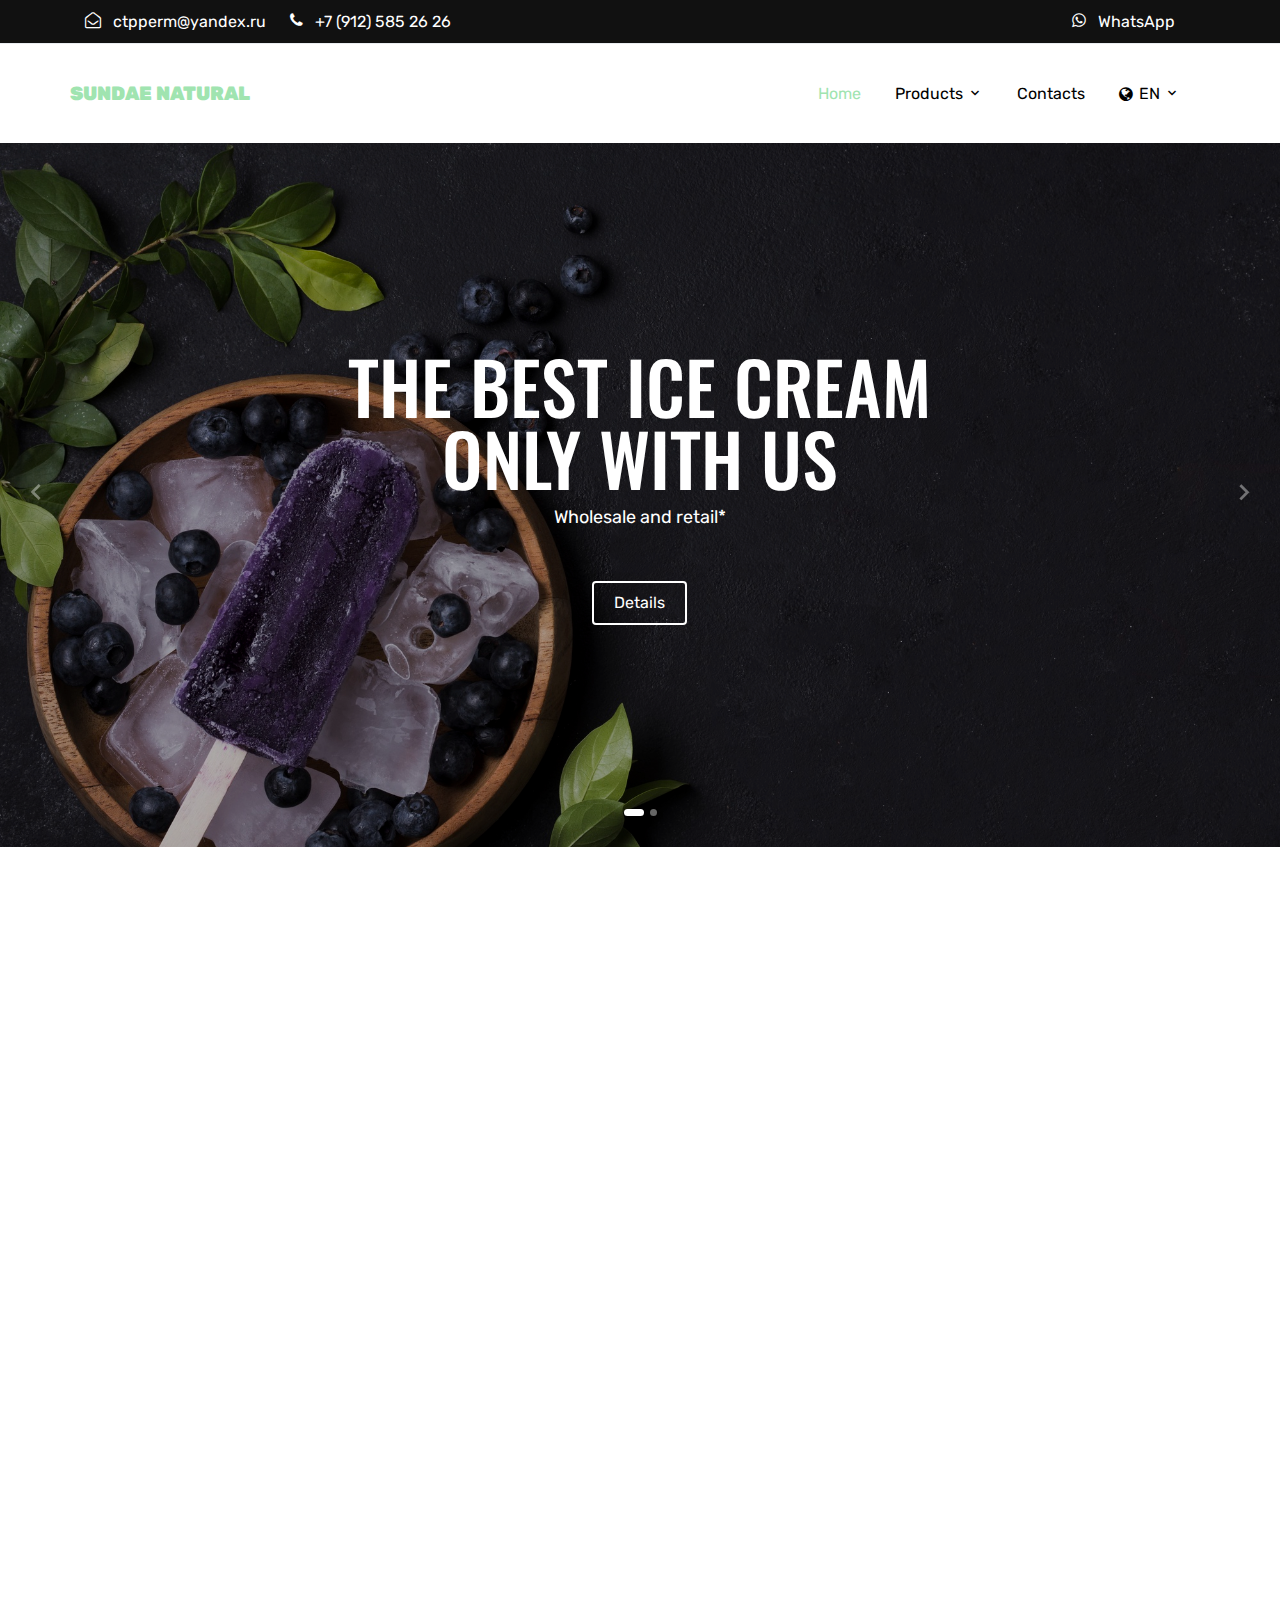
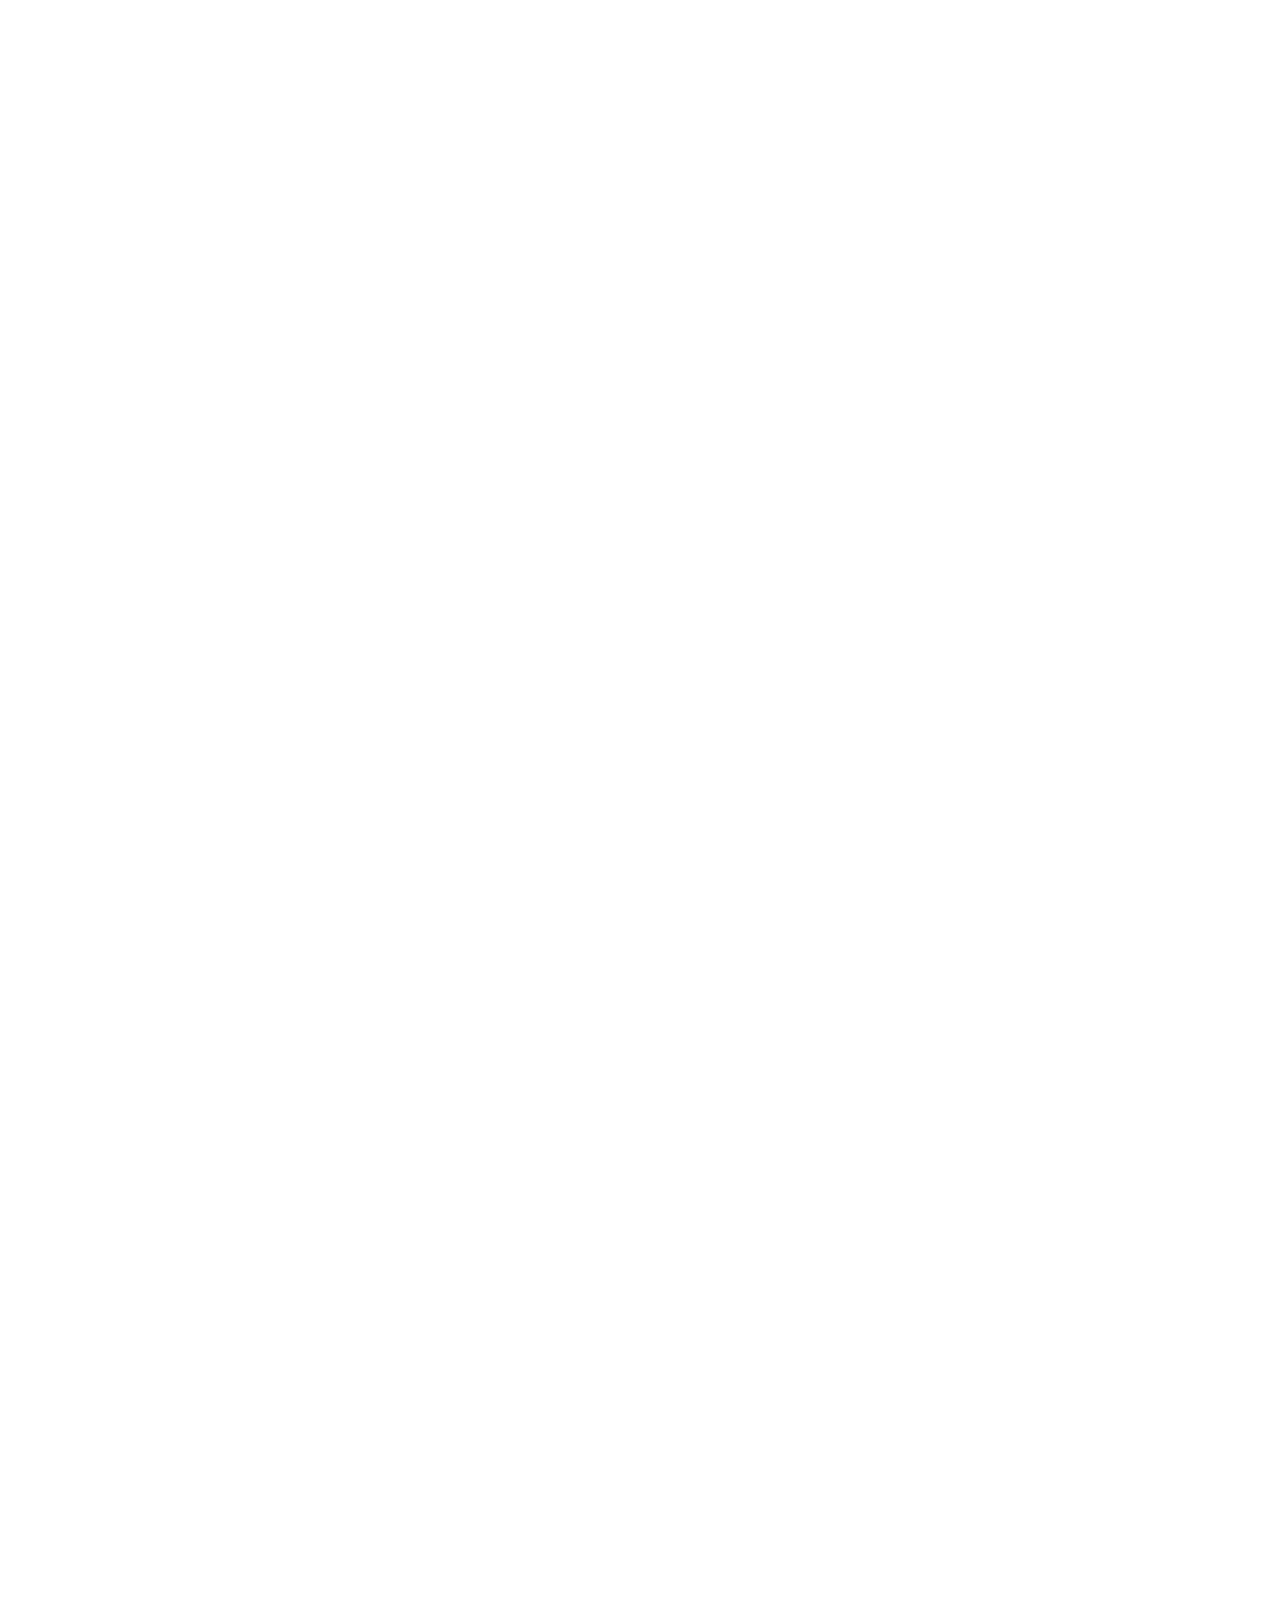
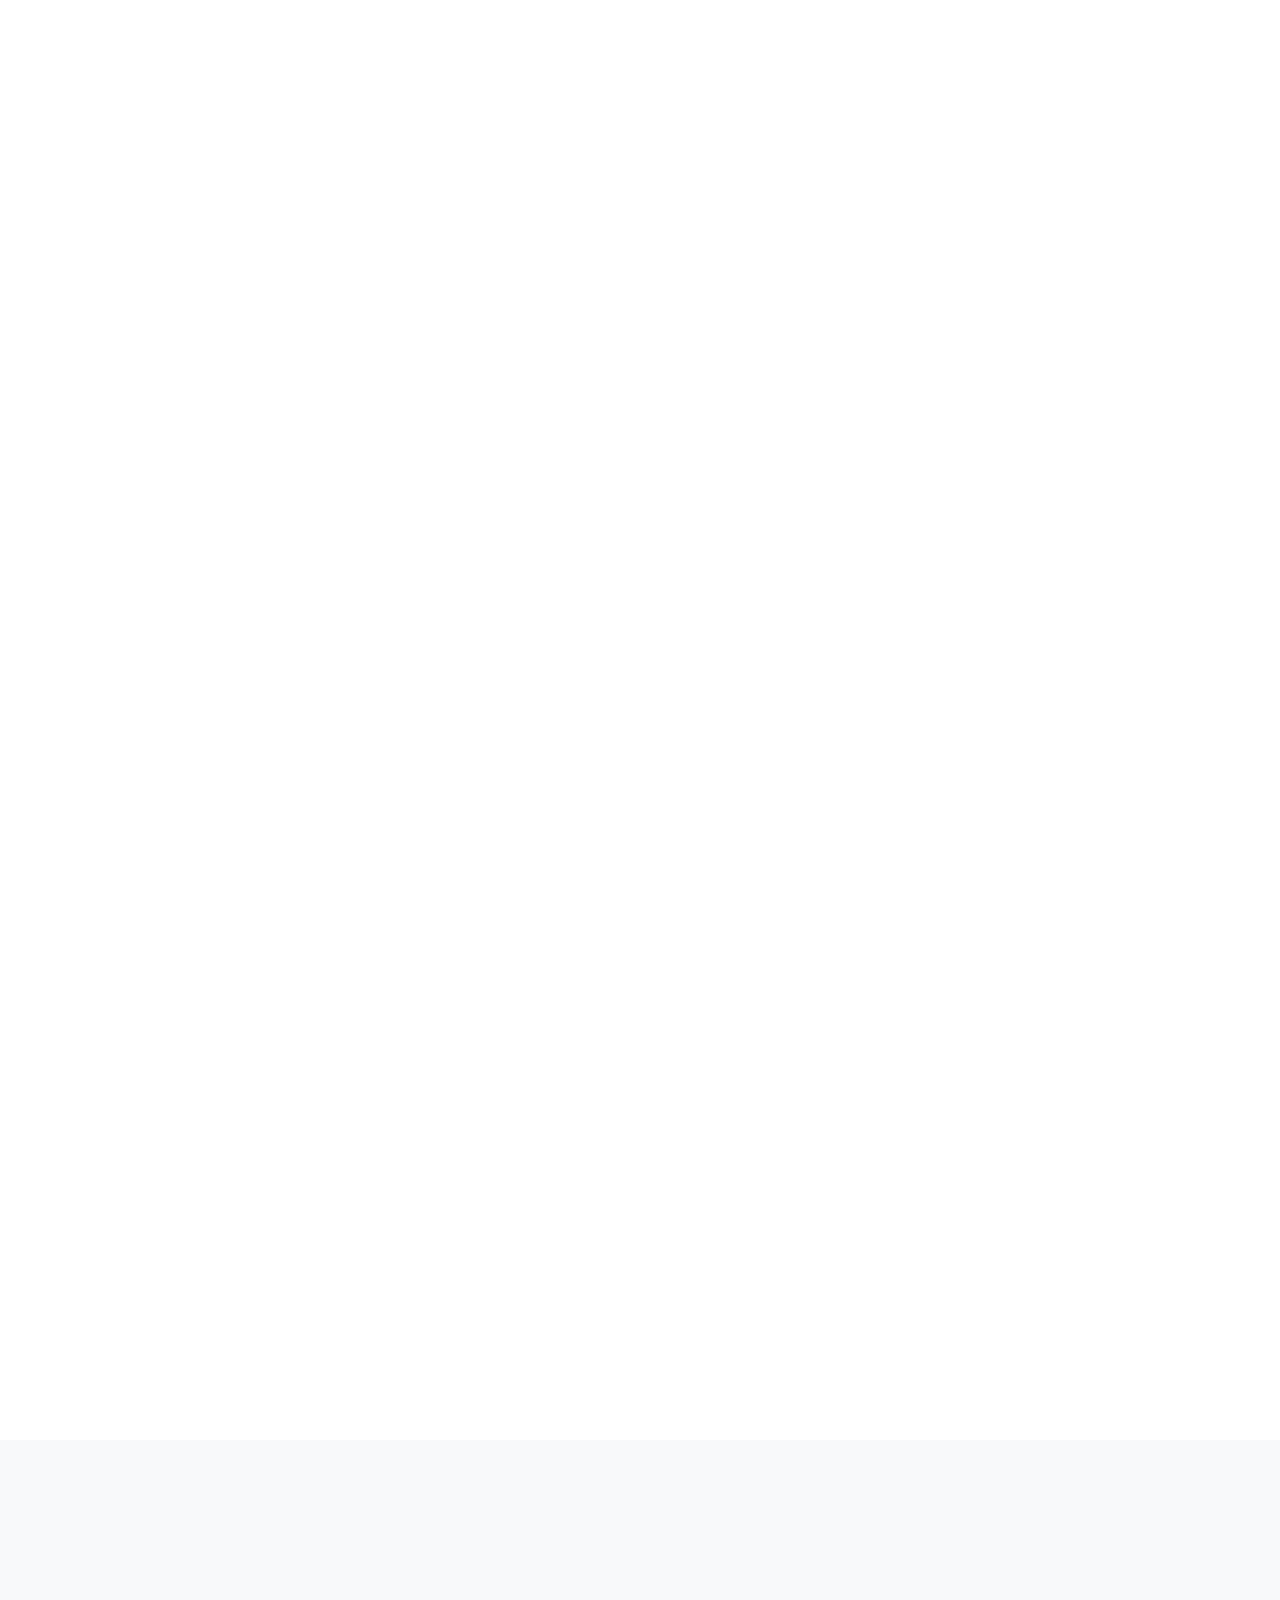
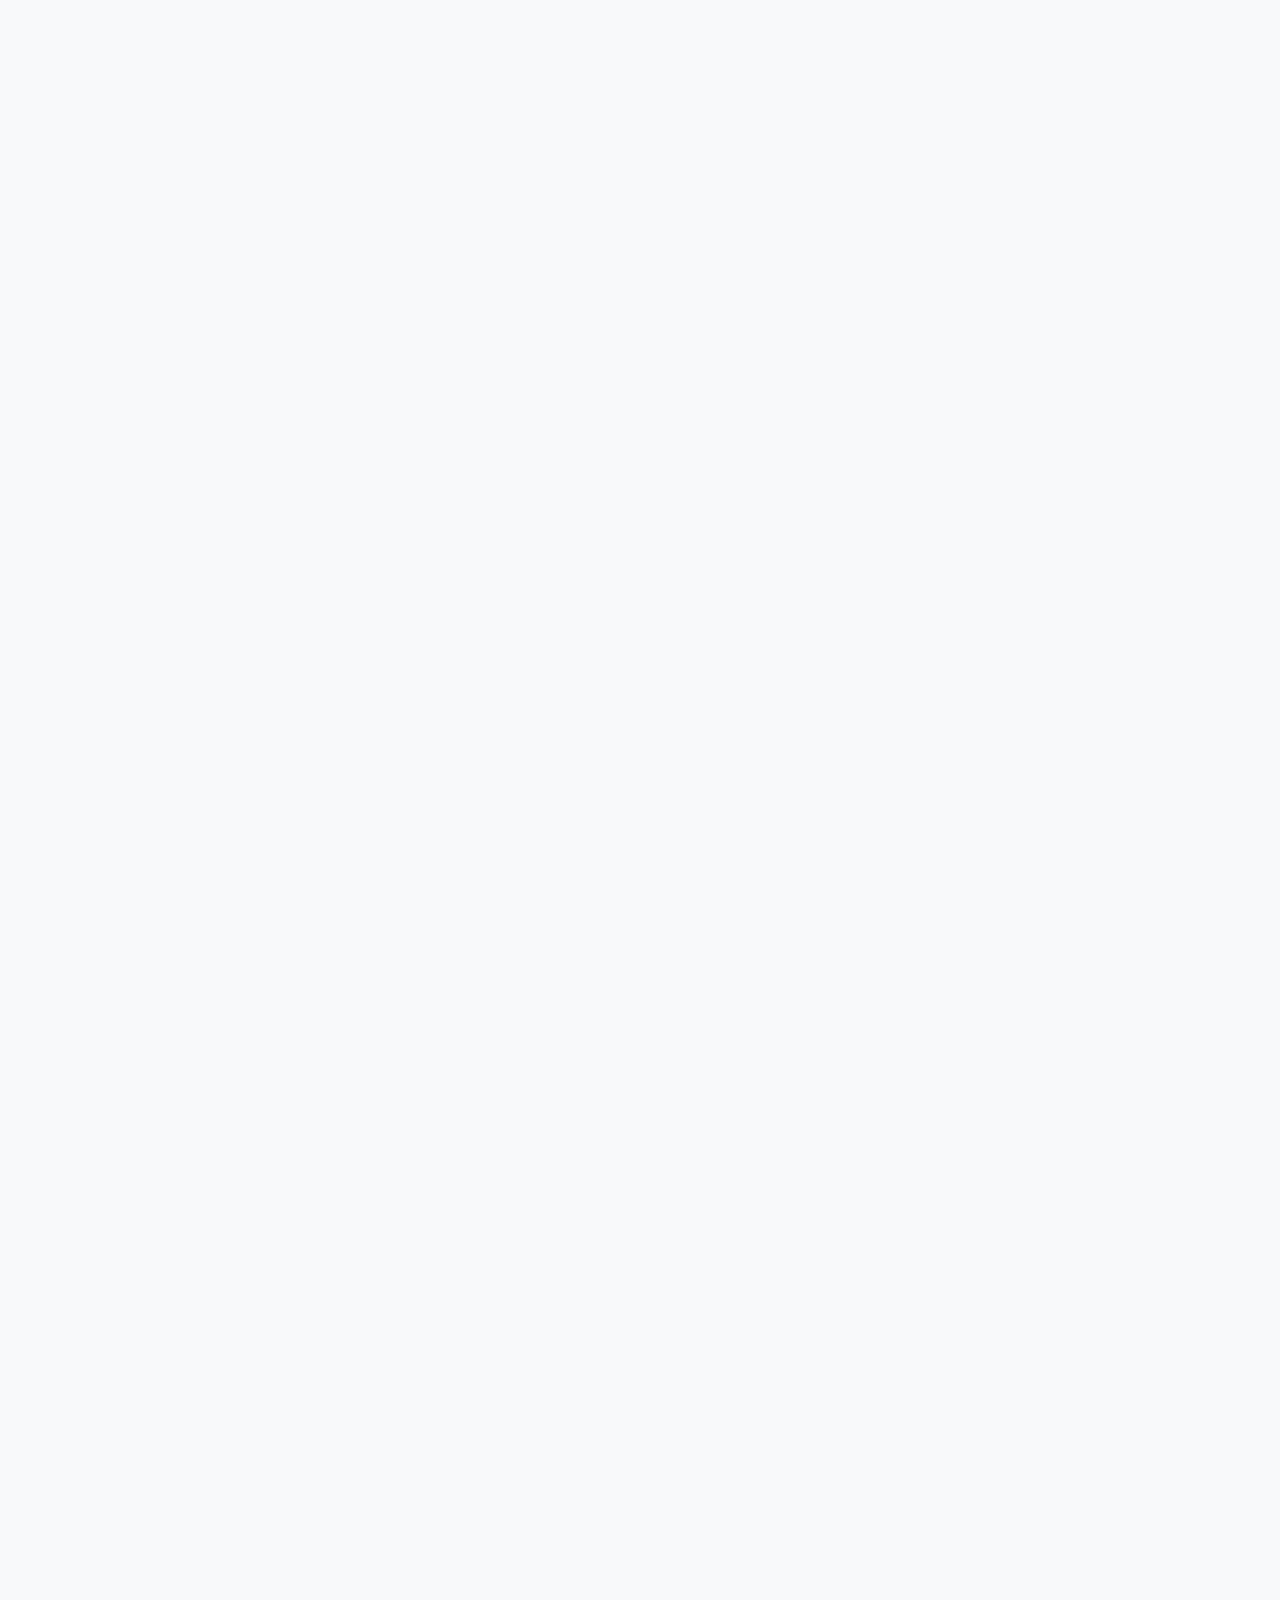
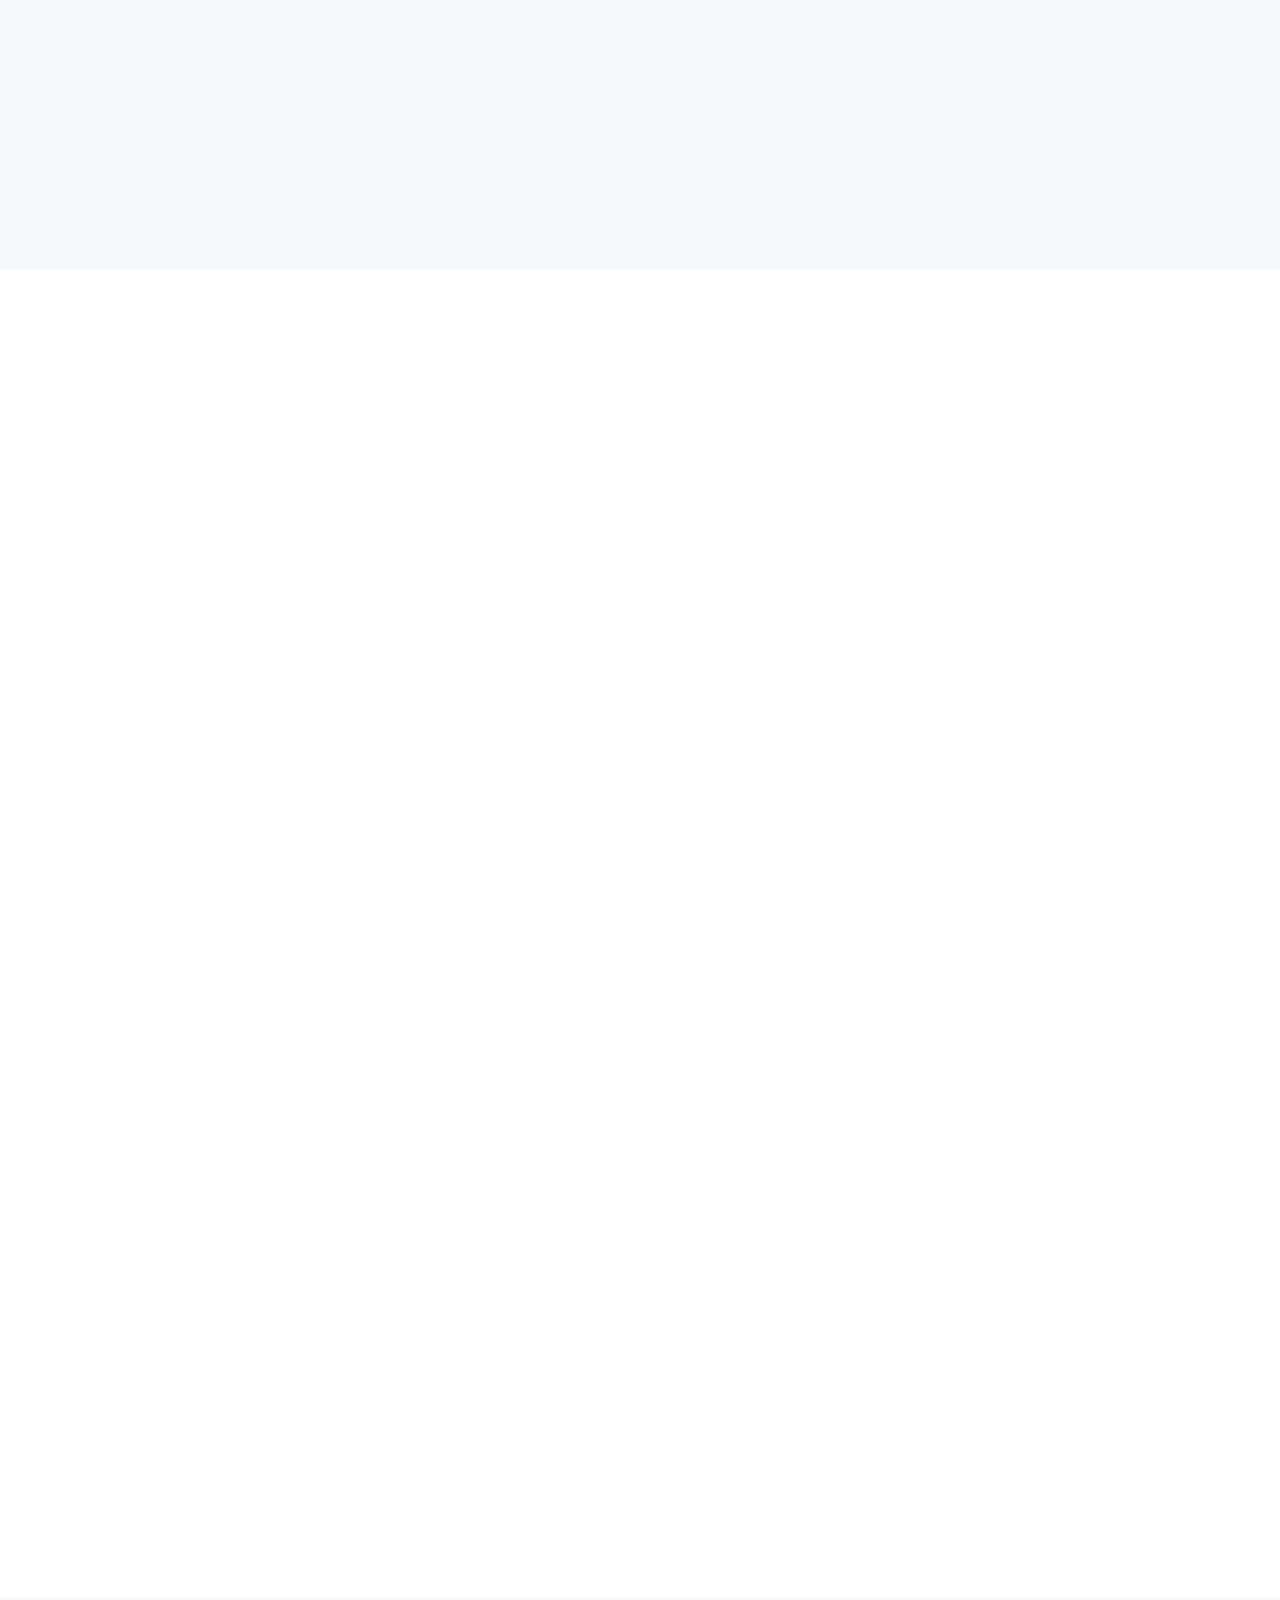
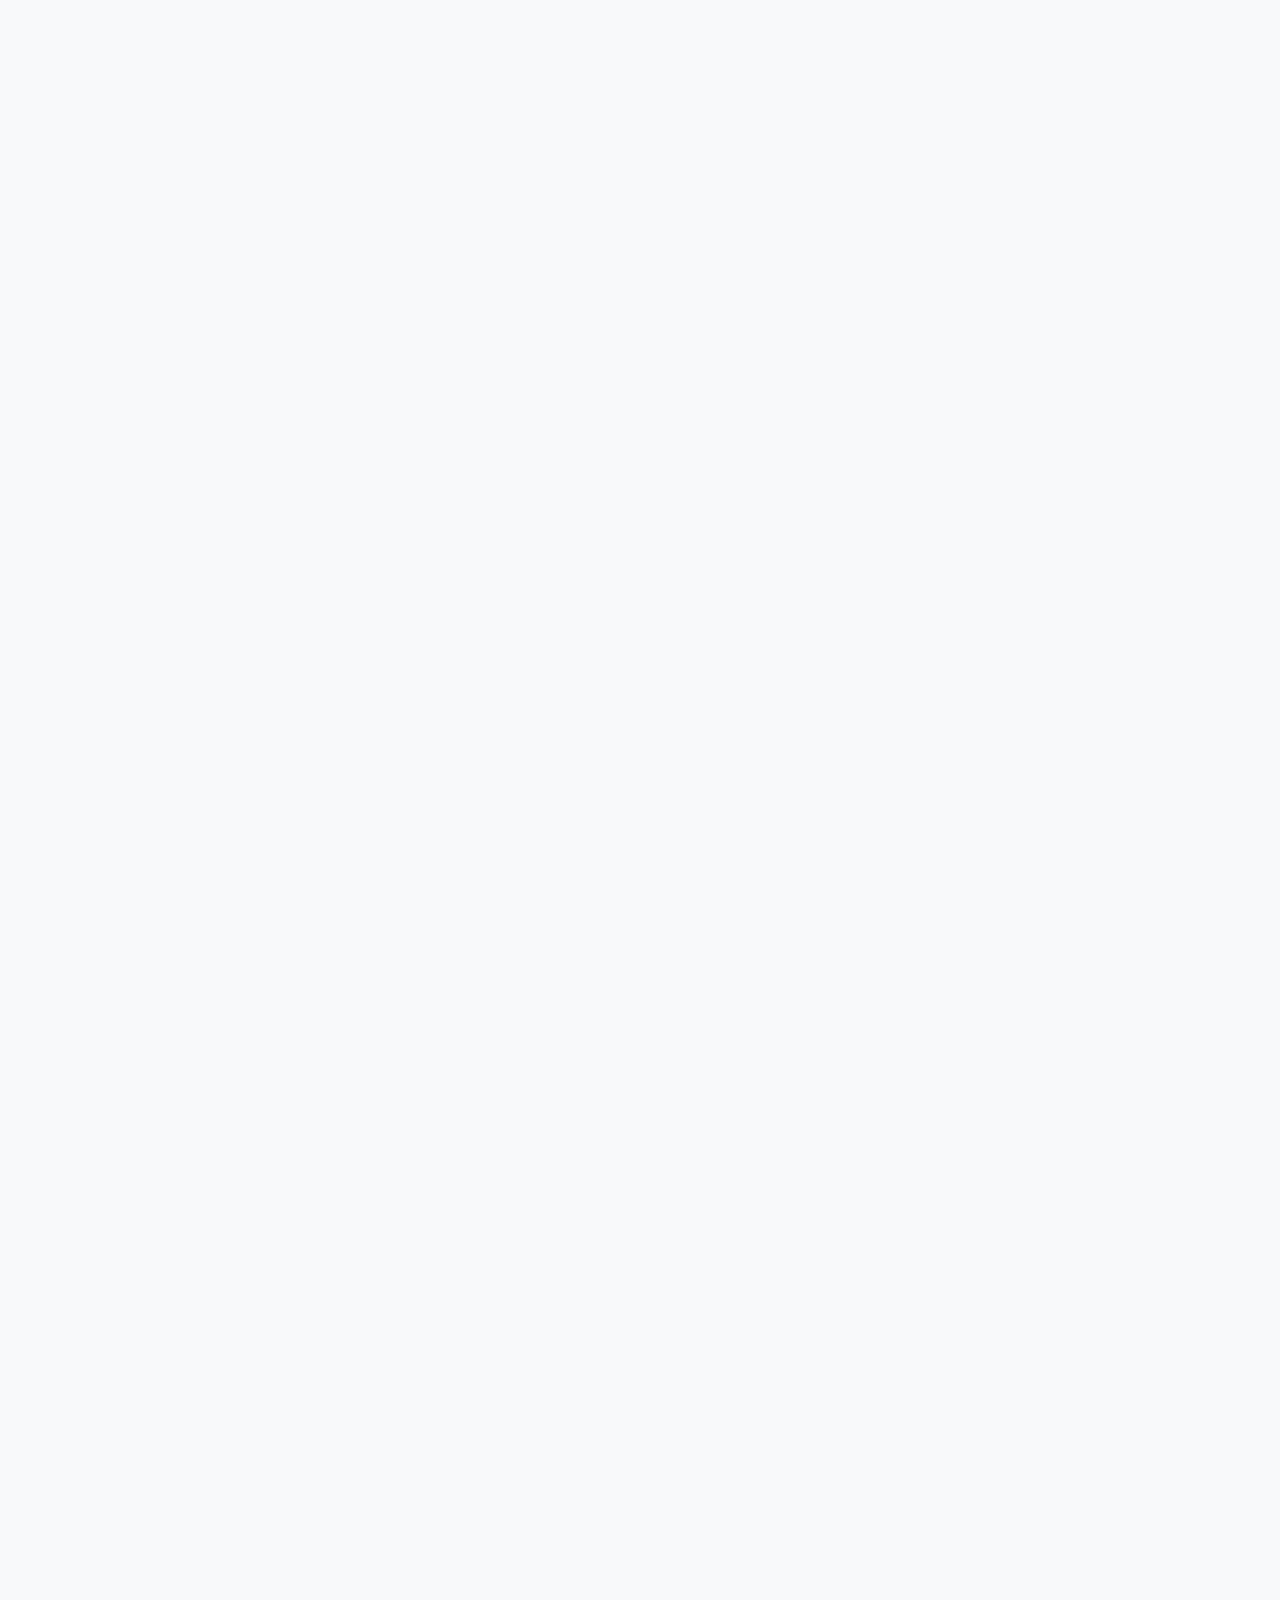
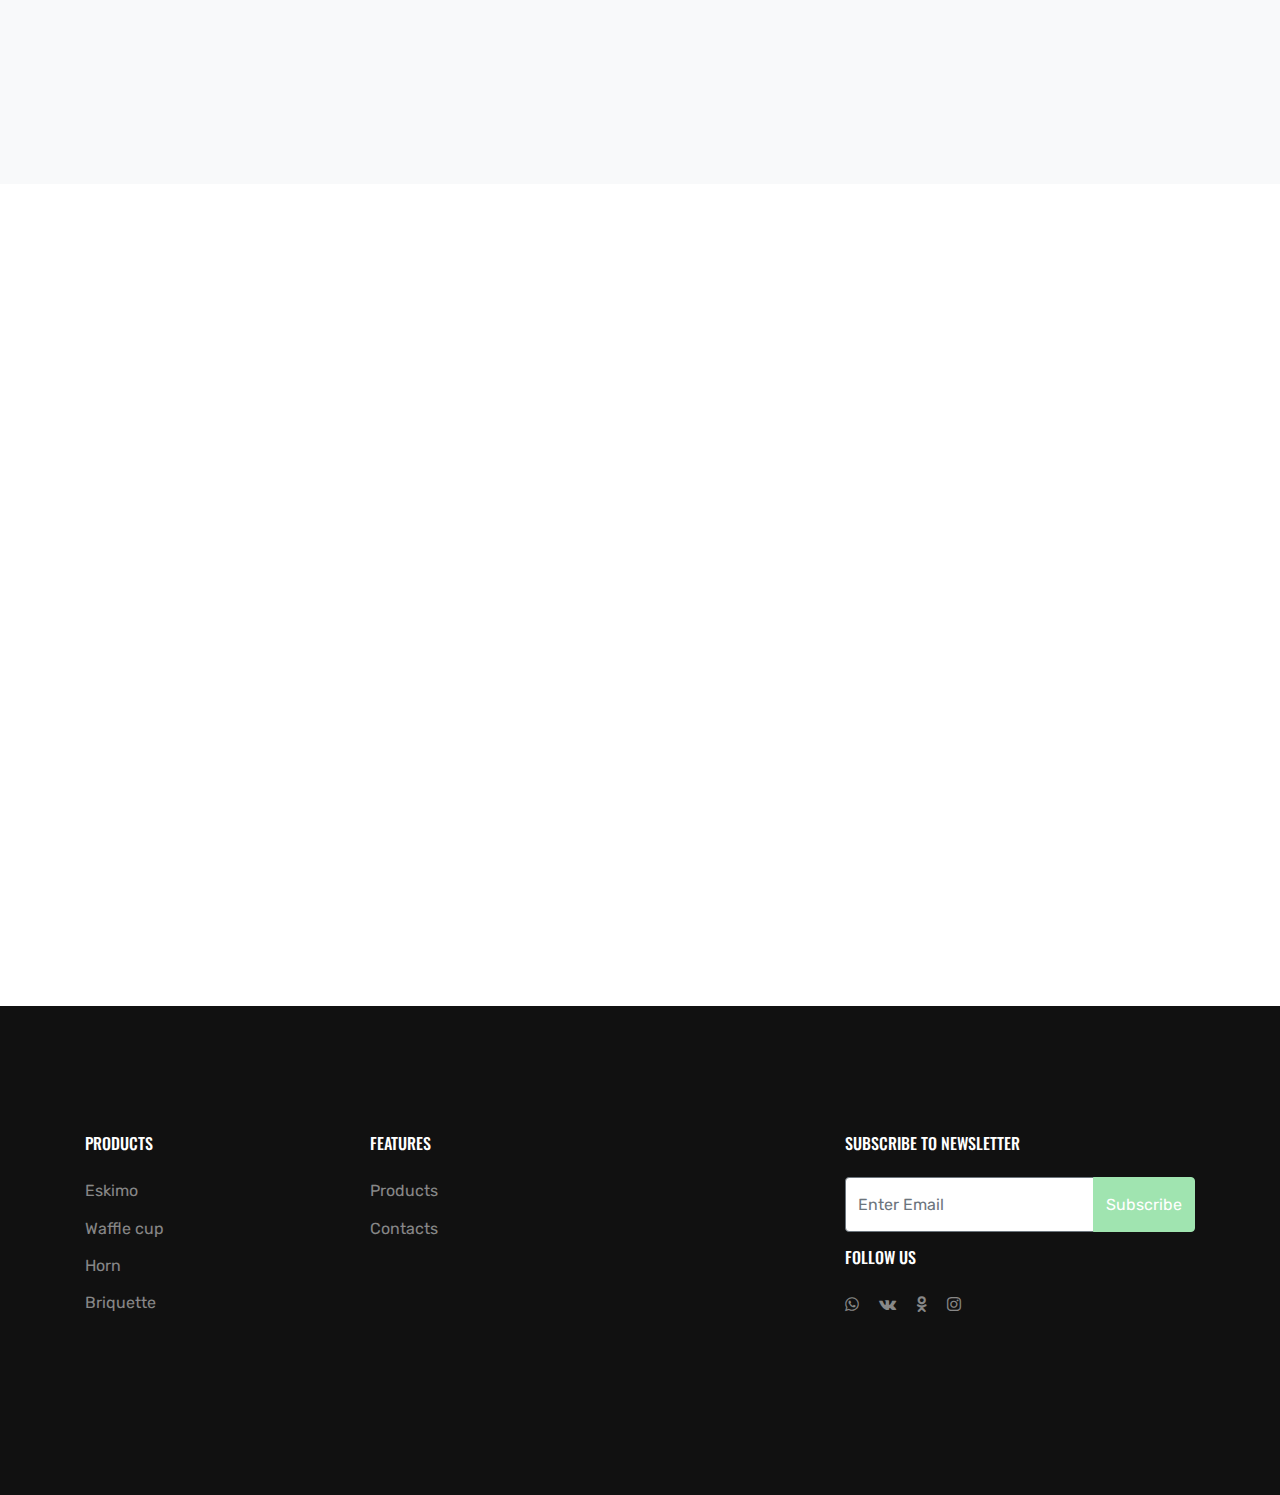
==== commit a4644b34: "7" ====
--- a/index1.html
+++ b/index1.html
@@ -1,9 +1,11 @@
 <!doctype html>
 <html lang="en">
 <head>
-    <title>Unearth &mdash; Website Template by Colorlib</title>
+    <title>Sundae Natural</title>
     <meta charset="utf-8">
     <meta name="viewport" content="width=device-width, initial-scale=1, shrink-to-fit=no">
+
+    <link rel="shortcut icon" href="favicon.ico" type="image/x-icon">
 
     <link href="https://fonts.googleapis.com/css?family=Rubik:300,400,700|Oswald:400,700" rel="stylesheet">
 
@@ -16,81 +18,10 @@
     <link rel="stylesheet" href="fonts/flaticon/font/flaticon.css">
     <link rel="stylesheet" href="css/aos.css">
 
-    <!-- MAIN CSS -->
     <link rel="stylesheet" href="css/style.css">
 
 </head>
 <body data-spy="scroll" data-target=".site-navbar-target" data-offset="300">
-
-<div id="overlayer"></div>
-<div class="loader">
-    <div class="spinner-border text-primary" role="status">
-        <span class="sr-only">Loading...</span>
-    </div>
-</div>
-
-<!-- Modal -->
-<div class="modal fade" id="exampleModalCenter" tabindex="-1" role="dialog" aria-labelledby="exampleModalCenterTitle"
-     aria-hidden="true">
-    <div class="modal-dialog modal-dialog-centered modal-lg" role="document">
-        <div class="modal-content">
-            <div class="modal-header">
-                <h2 class="modal-title" id="exampleModalLabel">Каштан</h2>
-                <button type="button" class="close" data-dismiss="modal" aria-label="Close">
-                    <span aria-hidden="true">&times;</span>
-                </button>
-            </div>
-            <div class="modal-body">
-                <div class="product-item__full-img">
-                    <img src="images/eskimo1.jpg" alt="Каштан" width="100%">
-                </div>
-                <div class="product-item__info">
-                    <p>Пломбир с ароматом ванили в сливочной какаосодержащей глазури эскимо</p>
-                    <div class="product-item__full-composition">
-                        <span class="d-block text-muted mb-3"><b>Состав:</b></span>
-                        <p>Молоко,глазурь жировая (масло сливочное, сахар,
-                            какао-порошок), масло сливочное, молоко цельное сгущенное с сахаром, вода питьевая,
-                            сахар, молоко сухое цельное, молоко сухое обезжиренное, эмульгатор (моно- и диглицериды
-                            жирных кислот), стабилизаторы (камедь рожкового дерева, гуаровая камедь, каррагинан ),
-                            ароматизатор пищевой ванилин.
-                        </p>
-                    </div>
-                </div>
-                <span class="d-block text-muted mb-3"><b>Масса:</b> 80 гр</span>
-                <span class="d-block text-muted mb-3"><b>Пищевая ценность 100 гр. продукта:</b></span>
-                <table class="table table-striped">
-                    <tbody>
-                    <tr>
-                        <td>Белки, г</td>
-                        <td>1.1</td>
-                    </tr>
-                    <tr>
-                        <td>Жиры, г</td>
-                        <td>17.9</td>
-                    </tr>
-                    <tr>
-                        <td>Углеводы, г</td>
-                        <td>20.1</td>
-                    </tr>
-                    <tr>
-                        <td>В т. ч. сахарозы (не менее), г</td>
-                        <td>14,6</td>
-                    </tr>
-                    <tr>
-                        <td>Массовая доля жира, %</td>
-                        <td>15</td>
-                    </tr>
-                    <tr>
-                        <td>Энергетическая ценность</td>
-                        <td>1280 кДж/310 ккал</td>
-                    </tr>
-                    </tbody>
-                </table>
-            </div>
-        </div>
-    </div>
-</div>
-
 
 <div class="site-wrap" id="home-section">
 
@@ -104,33 +35,29 @@
     </div>
 
 
-    <!--    <div class="top-bar">-->
-    <!--        <div class="container">-->
-    <!--            <div class="row">-->
-    <!--                <div class="col-12">-->
-    <!--                    <a href="#" class="text-white"><span class="mr-2 text-white icon-envelope-open-o"></span> <span-->
-    <!--                            class="d-none d-md-inline-block">info@yourdomain.com</span></a>-->
-    <!--                    <span class="mx-md-2 d-inline-block"></span>-->
-    <!--                    <a href="#" class="text-white"><span class="mr-2 text-white icon-phone"></span> <span-->
-    <!--                            class="d-none d-md-inline-block">1+ (234) 5678 9101</span></a>-->
-
-
-    <!--                    <div class="float-right">-->
-
-    <!--                        <a href="#" class="text-white"><span class="mr-2 text-white icon-twitter"></span> <span-->
-    <!--                                class="d-none d-md-inline-block">Twitter</span></a>-->
-    <!--                        <span class="mx-md-2 d-inline-block"></span>-->
-    <!--                        <a href="#" class="text-white"><span class="mr-2 text-white icon-instagram"></span> <span-->
-    <!--                                class="d-none d-md-inline-block">Instagram</span></a>-->
-
-    <!--                    </div>-->
-
-    <!--                </div>-->
-
-    <!--            </div>-->
-
-    <!--        </div>-->
-    <!--    </div>-->
+    <div class="top-bar">
+        <div class="container">
+            <div class="row">
+                <div class="col-12">
+                    <a href="#" class="text-white"><span class="mr-2 text-white icon-envelope-open-o"></span> <span
+                            class="d-none d-md-inline-block">ctpperm@yandex.ru</span></a>
+                    <span class="mx-md-2 d-inline-block"></span>
+                    <a href="#" class="text-white"><span class="mr-2 text-white icon-phone"></span> <span
+                            class="d-none d-md-inline-block">+7 (912) 585 26 26</span></a>
+
+                    <div class="float-right">
+
+                        <a href="https://wa.me/79125852626" class="text-white"><span class="mr-2 text-white icon-whatsapp"></span> <span
+                                class="d-none d-md-inline-block">WhatsApp</span></a>
+                        <span class="mx-md-2 d-inline-block"></span>
+                    </div>
+
+                </div>
+
+            </div>
+
+        </div>
+    </div>
 
     <header class="site-navbar js-sticky-header site-navbar-target" role="banner">
 
@@ -139,47 +66,34 @@
 
 
                 <div class="site-logo">
-                    <!--                    <a href="index.html" class="text-black"><span class="text-primary">Unearth</span></a>-->
-                    <img src="images/svg-gobbler.svg" style="height: 60px">
-                </div>
-
+                    <!--                    <img src="images/svg-gobbler.svg" style="height: 60px; padding: 5px;">-->
+                    <a href="index.html" class="text-black"><span style="color: #a0e4b0"> SUNDAE NATURAL</span></a>
+                </div>
 
                 <div class="col-12">
-                    <nav class="site-navigation text-right ml-auto " role="navigation">
+                    <nav class="site-navigation text-right ml-auto" role="navigation">
 
                         <ul class="site-menu main-menu js-clone-nav ml-auto d-none d-lg-block">
-                            <li><a href="#home-section" class="nav-link">Главная</a></li>
+                            <li><a href="#home-section" class="nav-link">Home</a></li>
                             <li class="has-children">
-                                <a href="#eskimo-section" class="nav-link">Продукция</a>
+                                <a href="#eskimo-section" class="nav-link">Products</a>
                                 <ul class="dropdown arrow-top">
-                                    <li><a href="#eskimo-section" class="nav-link">Эскимо</a></li>
-                                    <li><a href="#pricing-section" class="nav-link">Вафельный стаканчик</a></li>
-                                    <li><a href="#faq-section" class="nav-link">Рожок</a></li>
+                                    <li><a href="#eskimo-section" class="nav-link">Eskimo</a></li>
+                                    <li><a href="#waffle-cup-section" class="nav-link">Waffle cup</a></li>
+                                    <li><a href="#horn-section" class="nav-link">Horn</a></li>
+                                    <li><a href="#briquette-section" class="nav-link">Briquette</a></li>
+                                    <!--                                    <li><a href="#eskimo-section" class="nav-link">Семейное</a></li>-->
+                                    <!--                                    <li><a href="#eskimo-section" class="nav-link">Контейнер</a></li>-->
                                 </ul>
                             </li>
-
-                            <!--                            <li class="has-children">-->
-                            <!--                                <a href="#about-section" class="nav-link">About Us</a>-->
-                            <!--                                <ul class="dropdown arrow-top">-->
-                            <!--                                    <li><a href="#team-section" class="nav-link">Team</a></li>-->
-                            <!--                                    <li><a href="#pricing-section" class="nav-link">Pricing</a></li>-->
-                            <!--                                    <li><a href="#faq-section" class="nav-link">FAQ</a></li>-->
-                            <!--                                    <li class="has-children">-->
-                            <!--                                        <a href="#">More Links</a>-->
-                            <!--                                        <ul class="dropdown">-->
-                            <!--                                            <li><a href="#">Menu One</a></li>-->
-                            <!--                                            <li><a href="#">Menu Two</a></li>-->
-                            <!--                                            <li><a href="#">Menu Three</a></li>-->
-                            <!--                                        </ul>-->
-                            <!--                                    </li>-->
-                            <!--                                </ul>-->
-                            <!--                            </li>-->
-
-                            <!--                            <li><a href="#press-section" class="nav-link">Press</a></li>-->
-
-                            <!--                            <li><a href="#testimonials-section" class="nav-link">Testimonials</a></li>-->
-                            <li><a href="#blog-section" class="nav-link">Производство</a></li>
-                            <li><a href="#contact-section" class="nav-link">Контакты</a></li>
+                            <!--                            <li><a href="#manufacture-section" class="nav-link">Производство</a></li>-->
+                            <li><a href="#contacts-section" class="nav-link">Contacts</a></li>
+                            <li class="has-children">
+                                <a href="#" class="nav-link" style="padding-left: 20px"><span class="icon-globe" id="lang-icon"></span> EN</a>
+                                <ul class="dropdown arrow-top">
+                                    <li><a href="http://sundae-natural.ru/" class="nav-link">RU</a></li>
+                                </ul>
+                            </li>
                         </ul>
                     </nav>
 
@@ -195,19 +109,16 @@
     </header>
 
     <div class="owl-carousel slide-one-item">
-
-
         <div class="site-section-cover overlay img-bg-section"
-             style="background-image: url('images/ICJ3_1580330602568.png'); ">
+             style="background-image: url('images/slider1.jpg'); ">
             <div class="container">
                 <div class="row align-items-center justify-content-center text-center">
                     <div class="col-md-12 col-lg-7">
-                        <h1 data-aos="fade-up" data-aos-delay="">Welcome to UnEarth</h1>
-                        <p class="mb-5" data-aos="fade-up" data-aos-delay="100">Lorem ipsum dolor sit amet, consectetur
-                            adipisicing elit. Molestiae, cumque vitae animi.</p>
-                        <p data-aos="fade-up" data-aos-delay="200"><a href="#"
-                                                                      class="btn btn-outline-white border-w-2 btn-md">Get
-                            in touch</a></p>
+                        <h1 data-aos="fade-up" data-aos-delay="">The best ice cream only with us</h1>
+                        <p class="mb-5" data-aos="fade-up" data-aos-delay="100">Wholesale and retail*</p>
+                        <p data-aos="fade-up" data-aos-delay="200">
+                            <a href="#eskimo-section" class="btn btn-outline-white border-w-2 btn-md smoothscroll">Details</a>
+                        </p>
                     </div>
                 </div>
             </div>
@@ -215,679 +126,1976 @@
         </div>
 
         <div class="site-section-cover overlay img-bg-section"
-             style="background-image: url('images/ICJ3_1580330602568.png'); ">
+             style="background-image: url('images/slider2.jpg'); ">
             <div class="container">
                 <div class="row align-items-center justify-content-center text-center">
                     <div class="col-md-12 col-lg-8">
-                        <h1 data-aos="fade-up" data-aos-delay="">New Generation of Mining</h1>
-                        <p class="mb-5" data-aos="fade-up" data-aos-delay="100">Lorem ipsum dolor sit amet, consectetur
-                            adipisicing elit. Est odit dolorum voluptates!</p>
-                        <p data-aos="fade-up" data-aos-delay="200"><a href="#"
-                                                                      class="btn btn-outline-white border-w-2 btn-md">Get
-                            in touch</a></p>
+                        <h1 data-aos="fade-up" data-aos-delay="">New on the site</h1>
+                        <p class="mb-5" data-aos="fade-up" data-aos-delay="100">New extraordinary flavors of popsicles in assortment</p>
+                        <p data-aos="fade-up" data-aos-delay="200">
+                            <a href="#eskimo-ice" class="btn btn-outline-white border-w-2 btn-md smoothscroll">Details</a>
+                        </p>
                     </div>
                 </div>
             </div>
 
         </div>
+        <!--        <div class="site-section-cover overlay img-bg-section"-->
+        <!--             style="background-image: url('images/slider3.jpg'); ">-->
+        <!--            <div class="container">-->
+        <!--                <div class="row align-items-center justify-content-center text-center">-->
+        <!--                    <div class="col-md-12 col-lg-8">-->
+        <!--                        <h1 data-aos="fade-up" data-aos-delay="">New Generation of Mining</h1>-->
+        <!--                        <p class="mb-5" data-aos="fade-up" data-aos-delay="100">Lorem ipsum dolor sit amet, consectetur-->
+        <!--                            adipisicing elit. Est odit dolorum voluptates!</p>-->
+        <!--                        <p data-aos="fade-up" data-aos-delay="200"><a href="#"-->
+        <!--                                                                      class="btn btn-outline-white border-w-2 btn-md">Get-->
+        <!--                            in touch</a></p>-->
+        <!--                    </div>-->
+        <!--                </div>-->
+        <!--            </div>-->
+
+        <!--        </div>-->
+        <!--        <div class="site-section-cover overlay img-bg-section"-->
+        <!--             style="background-image: url('images/slider4.png'); ">-->
+        <!--            <div class="container">-->
+        <!--                <div class="row align-items-center justify-content-center text-center">-->
+        <!--                    <div class="col-md-12 col-lg-8">-->
+        <!--                        <h1 data-aos="fade-up" data-aos-delay="">New Generation of Mining</h1>-->
+        <!--                        <p class="mb-5" data-aos="fade-up" data-aos-delay="100">Lorem ipsum dolor sit amet, consectetur-->
+        <!--                            adipisicing elit. Est odit dolorum voluptates!</p>-->
+        <!--                        <p data-aos="fade-up" data-aos-delay="200"><a href="#"-->
+        <!--                                                                      class="btn btn-outline-white border-w-2 btn-md">Get-->
+        <!--                            in touch</a></p>-->
+        <!--                    </div>-->
+        <!--                </div>-->
+        <!--            </div>-->
+
+        <!--        </div>-->
 
 
     </div>
 
-    <!--    <div class="site-section" id="eskimo-section">-->
-    <!--        <div class="block__73694 mb-2">-->
-    <!--            <div class="container" data-aos="fade-up" data-aos-delay="">-->
-    <!--                <div class="row d-flex no-gutters align-items-center">-->
-    <!--&lt;!&ndash;                                        <div class="col-12 col-lg-6 block__73422" style="background-image: url('images/Screenshot_7-removebg-preview.svg'); height: 300px">&ndash;&gt;-->
-    <!--&lt;!&ndash;&ndash;&gt;-->
-    <!--&lt;!&ndash;                                        </div>&ndash;&gt;-->
-    <!--&lt;!&ndash;                                        <div class="col-lg-12 ml-auto p-lg-5 mt-4 mt-lg-0">&ndash;&gt;-->
-    <!--&lt;!&ndash;                    <img src="images/Screenshot_7-removebg-preview.svg" alt="" style="height: 300px">&ndash;&gt;-->
-    <!--                    <h1 class="mb-3 text-black">ЭСКИМО</h1>-->
-    <!--&lt;!&ndash;                                        </div>&ndash;&gt;-->
+    <div class="site-section" id="eskimo-section">
+        <div class="container">
+            <div class="row mb-5 justify-content-center">
+                <div class="col-md-7 text-center">
+                    <div class="block-heading-2 aos-init aos-animate" data-aos="fade-up" data-aos-delay="">
+                        <h2>Eskimo</h2>
+                    </div>
+                </div>
+            </div>
+            <div class="row">
+                <div class="col-lg-7 mb-5 mb-lg-0 p-lg-5 align-self-center" data-aos="fade-right" data-aos-delay="">
+                    <img src="images/eskimo1.png" alt="" class="img-eskimo" data-toggle="modal" data-target="#eskimo1-modal">
+                </div>
+                <div class="col-lg-5 p-lg-5" data-aos="fade-right" data-aos-delay="">
+                    <h3 class="mb-3 text-black">Chestnut</h3>
+                    <p>Ice cream with vanilla flavor in creamy cocoa-containing popsicle glaze</p>
+                    <span class="d-block text-muted mb-3"><b>Weight:</b> 80 g</span>
+                    <p>
+                        <a href="#" class="btn btn-primary btn-md text-white" data-toggle="modal"
+                           data-target="#eskimo1-modal">View more</a>
+                    </p>
+                </div>
+            </div>
+
+            <!-- Modal -->
+            <div class="modal fade" id="eskimo1-modal" tabindex="-1" role="dialog" aria-labelledby="exampleModalCenterTitle"
+                 aria-hidden="true">
+                <div class="modal-dialog modal-dialog-centered modal-lg" role="document">
+                    <div class="modal-content">
+                        <div class="modal-header" style="border: 0">
+                            <h2 class="modal-title" style="font-size: 3em; color: #a0e4b0;">Chestnut</h2>
+                            <button type="button" class="close" data-dismiss="modal" aria-label="Close">
+                                <span aria-hidden="true">&times;</span>
+                            </button>
+                        </div>
+                        <div class="modal-body">
+                            <div class="product-item__full-img">
+                                <img src="images/eskimo1.png" alt="Chestnut" width="100%">
+                            </div>
+                            <div class="product-item__info">
+                                <p>Ice cream with vanilla flavor in creamy cocoa-containing popsicle glaze</p>
+                                <div class="product-item__full-composition">
+                                    <span class="d-block text-muted mb-3"><b>Compound:</b></span>
+                                    <p>Milk, fat glaze (butter, sugar, cocoa powder), butter, whole condensed milk with sugar, drinking water, sugar, whole milk powder, skimmed milk powder, emulsifier (mono- and diglycerides of fatty acids), stabilizers (gum carob, guar gum, carrageenan), flavor food vanillin.</p>
+                                </div>
+                            </div>
+                            <span class="d-block text-muted mb-3"><b>Weight:</b> 80 g</span>
+                            <span class="d-block text-muted mb-3"><b>Nutritional value 100 gr. product:</b></span>
+                            <table class="table table-striped">
+                                <tbody>
+                                <tr>
+                                    <td>Proteins, g</td>
+                                    <td>1.1</td>
+                                </tr>
+                                <tr>
+                                    <td>Fats, g</td>
+                                    <td>17.9</td>
+                                </tr>
+                                <tr>
+                                    <td>Carbohydrates, g</td>
+                                    <td>20.1</td>
+                                </tr>
+                                <tr>
+                                    <td>Including sucrose (not less than), g</td>
+                                    <td>14,6</td>
+                                </tr>
+                                <tr>
+                                    <td>Mass fraction of fat, %</td>
+                                    <td>15</td>
+                                </tr>
+                                <tr>
+                                    <td>The energy value</td>
+                                    <td>1280 kJ/310 kcal</td>
+                                </tr>
+                                </tbody>
+                            </table>
+                        </div>
+                    </div>
+                </div>
+            </div>
+
+            <div class="row">
+                <div class="col-12 col-lg-7 mb-5 mb-lg-0 p-lg-5 order-xl-last align-self-center" data-aos="fade-left"
+                     data-aos-delay="">
+                    <img src="images/eskimo3.png" alt="" class="img-eskimo" data-toggle="modal" data-target="#eskimo3-modal">
+                </div>
+                <div class="col-12 col-lg-5 p-lg-5" data-aos="fade-left" data-aos-delay="">
+                    <h3 class="mb-3 text-black">Suite</h3>
+                    <p>Creamy chocolate popsicle in creamy cocoa-containing glaze.</p>
+                    <span class="d-block text-muted mb-3"><b>Weight:</b> 80 g</span>
+                    <p>
+                        <a href="#" class="btn btn-primary btn-md text-white" data-toggle="modal"
+                           data-target="#eskimo3-modal">View more</a>
+                    </p>
+                </div>
+            </div>
+
+            <!-- Modal -->
+            <div class="modal fade" id="eskimo3-modal" tabindex="-1" role="dialog" aria-labelledby="exampleModalCenterTitle"
+                 aria-hidden="true">
+                <div class="modal-dialog modal-dialog-centered modal-lg" role="document">
+                    <div class="modal-content">
+                        <div class="modal-header" style="border: 0">
+                            <h2 class="modal-title" style="font-size: 3em; color: #a0e4b0;">Suite</h2>
+                            <button type="button" class="close" data-dismiss="modal" aria-label="Close">
+                                <span aria-hidden="true">&times;</span>
+                            </button>
+                        </div>
+                        <div class="modal-body">
+                            <div class="product-item__full-img">
+                                <img src="images/eskimo3.png" alt="Suite" width="100%">
+                            </div>
+                            <div class="product-item__info">
+                                <p>Creamy chocolate popsicle in creamy cocoa-containing glaze.</p>
+                                <div class="product-item__full-composition">
+                                    <span class="d-block text-muted mb-3"><b>Compound:</b></span>
+                                    <p>
+                                        Milk, drinking water, cocoa-containing creamy glaze (butter, sugar, cocoa powder), whole condensed milk with sugar (normalized milk, sugar, lactose), sugar, butter, whole milk powder, cocoa powder skimmed milk powder, emulsifier (mono- and diglycerides of fatty acids), stabilizers (locust bean gum, guar gum, carrageenan).</p>
+                                </div>
+                            </div>
+                            <span class="d-block text-muted mb-3"><b>Weight:</b> 80 g</span>
+                            <span class="d-block text-muted mb-3"><b>Nutritional value 100 gr. product:</b></span>
+                            <table class="table table-striped">
+                                <tbody>
+                                <tr>
+                                    <td>Proteins, g</td>
+                                    <td>2.8</td>
+                                </tr>
+                                <tr>
+                                    <td>Fats, g</td>
+                                    <td>18.1</td>
+                                </tr>
+                                <tr>
+                                    <td>Carbohydrates, g</td>
+                                    <td>19.3</td>
+                                </tr>
+                                <tr>
+                                    <td>Including sucrose (not less than), g</td>
+                                    <td>14,6</td>
+                                </tr>
+                                <tr>
+                                    <td>Mass fraction of fat, %</td>
+                                    <td>8</td>
+                                </tr>
+                                <tr>
+                                    <td>The energy value</td>
+                                    <td>1050 kJ/250 kcal</td>
+                                </tr>
+                                </tbody>
+                            </table>
+                        </div>
+                    </div>
+                </div>
+            </div>
+
+            <div class="row">
+                <div class="col-lg-7 mb-5 mb-lg-0 p-lg-5 align-self-center" data-aos="fade-right" data-aos-delay="">
+                    <img src="images/eskimo4.png" alt="" class="img-eskimo" data-toggle="modal" data-target="#eskimo4-modal">
+                </div>
+                <div class="col-lg-5 p-lg-5" data-aos="fade-right" data-aos-delay="">
+                    <h3 class="mb-3 text-black">Capital</h3>
+                    <p>Creme brulee ice cream in popsicle fat glaze</p>
+                    <span class="d-block text-muted mb-3"><b>Weight:</b> 80 g</span>
+                    <p>
+                        <a href="#" class="btn btn-primary btn-md text-white" data-toggle="modal"
+                           data-target="#eskimo4-modal">View more</a>
+                    </p>
+                </div>
+            </div>
+
+            <!-- Modal -->
+            <div class="modal fade" id="eskimo4-modal" tabindex="-1" role="dialog" aria-labelledby="exampleModalCenterTitle"
+                 aria-hidden="true">
+                <div class="modal-dialog modal-dialog-centered modal-lg" role="document">
+                    <div class="modal-content">
+                        <div class="modal-header" style="border: 0">
+                            <h2 class="modal-title" style="font-size: 3em; color: #a0e4b0;">Capital</h2>
+                            <button type="button" class="close" data-dismiss="modal" aria-label="Close">
+                                <span aria-hidden="true">&times;</span>
+                            </button>
+                        </div>
+                        <div class="modal-body">
+                            <div class="product-item__full-img">
+                                <img src="images/eskimo4.png" alt="Capital" width="100%">
+                            </div>
+                            <div class="product-item__info">
+                                <p>Creme brulee ice cream in popsicle fat glaze</p>
+                                <div class="product-item__full-composition">
+                                    <span class="d-block text-muted mb-3"><b>Compound:</b></span>
+                                    <p>Cow's milk, fat glaze (butter from cow's milk, sugar, cocoa powder), butter from cow's milk, whole condensed milk with sugar, drinking water, sugar, powdered milk, emulsifier (mono- and diglycerides of fatty acids), stabilizers (locust bean gum, guar gum, carrageenan).</p>
+                                </div>
+                            </div>
+                            <span class="d-block text-muted mb-3"><b>Weight:</b> 80 g</span>
+                            <span class="d-block text-muted mb-3"><b>Nutritional value 100 gr. product:</b></span>
+                            <table class="table table-striped">
+                                <tbody>
+                                <tr>
+                                    <td>Proteins, g</td>
+                                    <td>3.1</td>
+                                </tr>
+                                <tr>
+                                    <td>Fats, g</td>
+                                    <td>23.9</td>
+                                </tr>
+                                <tr>
+                                    <td>Carbohydrates, g</td>
+                                    <td>20.1</td>
+                                </tr>
+                                <tr>
+                                    <td>Including sucrose (not less than), g</td>
+                                    <td>14,6</td>
+                                </tr>
+                                <tr>
+                                    <td>Mass fraction of fat, %</td>
+                                    <td>15</td>
+                                </tr>
+                                <tr>
+                                    <td>The energy value</td>
+                                    <td>1280 kJ/310 kcal</td>
+                                </tr>
+                                </tbody>
+                            </table>
+                        </div>
+                    </div>
+                </div>
+            </div>
+
+        </div>
+    </div>
+    <div class="site-section" id="eskimo-ice">
+        <div class="container">
+            <div class="row">
+                <div class="col-lg-6">
+                    <div class="row">
+                        <div class="col-lg-7 mb-5 mb-lg-0 p-lg-5 text-center" data-aos="fade-right" data-aos-delay="">
+                            <img src="images/eskimo5.png" alt="" class="img-eskimo vertical-img" data-toggle="modal" data-target="#eskimo5-modal">
+                        </div>
+                        <div class="col-lg-5 p-lg-5 align-self-center" data-aos="fade-right" data-aos-delay="">
+                            <h3 class="mb-3 text-black">
+                                Fruit ice</h3>
+                            <p>Десерт замороженный плодово-ягодный.</p>
+                            <span class="d-block text-muted mb-3"><b>Weight:</b> 100 g</span>
+                            <p>
+                                <a href="#" class="btn btn-primary btn-md text-white" data-toggle="modal"
+                                   data-target="#eskimo5-modal">View more</a>
+                            </p>
+                        </div>
+                    </div>
+                </div>
+                <div class="col-lg-6">
+                    <div class="row">
+                        <div class="col-lg-7 mb-5 mb-lg-0 p-lg-5 text-center" data-aos="fade-left" data-aos-delay="">
+                            <img src="images/eskimo6.png" alt="" class="img-eskimo vertical-img" data-toggle="modal" data-target="#eskimo6-modal">
+                        </div>
+                        <div class="col-lg-5 p-lg-5 align-self-center" data-aos="fade-left" data-aos-delay="">
+                            <h3 class="mb-3 text-black">Summer</h3>
+                            <p>Frozen fruit and berry dessert in creamy cocoa-containing popsicle glaze</p>
+                            <span class="d-block text-muted mb-3"><b>Weight:</b> 100 g</span>
+                            <p>
+                                <a href="#" class="btn btn-primary btn-md text-white" data-toggle="modal"
+                                   data-target="#eskimo6-modal">View more</a>
+                            </p>
+                        </div>
+                    </div>
+                </div>
+            </div>
+            <!-- Modal -->
+            <div class="modal fade" id="eskimo5-modal" tabindex="-1" role="dialog" aria-labelledby="exampleModalCenterTitle"
+                 aria-hidden="true">
+                <div class="modal-dialog modal-dialog-centered modal-lg" role="document">
+                    <div class="modal-content">
+                        <div class="modal-header" style="border: 0">
+                            <h2 class="modal-title" style="font-size: 3em; color: #a0e4b0;">Fruit ice</h2>
+                            <button type="button" class="close" data-dismiss="modal" aria-label="Close">
+                                <span aria-hidden="true">&times;</span>
+                            </button>
+                        </div>
+                        <div class="modal-body">
+                            <div class="product-item__full-img text-center">
+                                <img src="images/eskimo5.png" alt="Fruit ice" width="30%">
+                            </div>
+                            <div class="product-item__info">
+                                <p>Frozen fruit and berry dessert</p>
+                                <div class="product-item__full-composition">
+                                    <span class="d-block text-muted mb-3"><b>Compound:</b></span>
+                                    <p>
+                                        Drinking water, sugar, semi-finished fruit and berry puree, acidity regulator citric acid, stabilizers (locust bean gum, dextrose, guar gum, carrageenan, dextrose).</p>
+                                </div>
+                            </div>
+                            <span class="d-block text-muted mb-3"><b>Weight:</b> 100 g</span>
+                            <span class="d-block text-muted mb-3"><b>Nutritional value 100 gr. product:</b></span>
+                            <table class="table table-striped">
+                                <tbody>
+                                <tr>
+                                    <td>Proteins, g</td>
+                                    <td>0.3</td>
+                                </tr>
+                                <tr>
+                                    <td>Carbohydrates, g</td>
+                                    <td>26.6</td>
+                                </tr>
+                                <tr>
+                                    <td>Including sucrose (not less than), g</td>
+                                    <td>25</td>
+                                </tr>
+                                <tr>
+                                    <td>The energy value</td>
+                                    <td>460 kJ/110 kcal</td>
+                                </tr>
+                                </tbody>
+                            </table>
+                        </div>
+                    </div>
+                </div>
+            </div>
+
+            <!-- Modal -->
+            <div class="modal fade" id="eskimo6-modal" tabindex="-1" role="dialog" aria-labelledby="exampleModalCenterTitle"
+                 aria-hidden="true">
+                <div class="modal-dialog modal-dialog-centered modal-lg" role="document">
+                    <div class="modal-content">
+                        <div class="modal-header" style="border: 0">
+                            <h2 class="modal-title" style="font-size: 3em; color: #a0e4b0;">Summer</h2>
+                            <button type="button" class="close" data-dismiss="modal" aria-label="Close">
+                                <span aria-hidden="true">&times;</span>
+                            </button>
+                        </div>
+                        <div class="modal-body">
+                            <div class="product-item__full-img text-center">
+                                <img src="images/eskimo6.png" alt="summer" width="30%">
+                            </div>
+                            <div class="product-item__info">
+                                <p>Frozen fruit and berry dessert in creamy cocoa-containing popsicle glaze</p>
+                                <div class="product-item__full-composition">
+                                    <span class="d-block text-muted mb-3"><b>Compound:</b></span>
+                                    <p>Drinking water, cherry puree, sugar, fat glaze (butter from cow's milk, sugar, cocoa powder), stabilizers (locust bean gum, guar gum, carrageenan, sodium alginate), acidity regulator citric acid.</p>
+                                </div>
+                            </div>
+                            <span class="d-block text-muted mb-3"><b>Weight:</b> 100 g</span>
+                            <span class="d-block text-muted mb-3"><b>Nutritional value 100 gr. product:</b></span>
+                            <table class="table table-striped">
+                                <tbody>
+                                <tr>
+                                    <td>Proteins, g</td>
+                                    <td>0.3</td>
+                                </tr>
+                                <tr>
+                                    <td>Carbohydrates, g</td>
+                                    <td>26.6</td>
+                                </tr>
+                                <tr>
+                                    <td>Including sucrose (not less than), g</td>
+                                    <td>25</td>
+                                </tr>
+                                <tr>
+                                    <td>The energy value</td>
+                                    <td>460 kJ/110 kcal</td>
+                                </tr>
+                                </tbody>
+                            </table>
+                        </div>
+                    </div>
+                </div>
+            </div>
+
+
+            <div class="row">
+                <div class="col-lg-7 mb-5 mb-lg-0 p-lg-5 order-xl-last align-self-center" data-aos="fade-right"
+                     data-aos-delay="">
+                    <img src="images/eskimo-ice1.png" alt="" class="img-eskimo" data-toggle="modal" data-target="#eskimo-ice1-modal">
+                </div>
+                <div class="col-lg-5 p-lg-5" data-aos="fade-right" data-aos-delay="">
+                    <h3 class="mb-3 text-black">Apple ice</h3>
+                    <p>Frozen fruit and berry dessert with apple flavor.</p>
+                    <span class="d-block text-muted mb-3"><b>Weight:</b> 100 g</span>
+                    <p>
+                        <a href="#" class="btn btn-primary btn-md text-white" data-toggle="modal"
+                           data-target="#eskimo-ice1-modal">View more</a>
+                    </p>
+                </div>
+            </div>
+            <!-- Modal -->
+            <div class="modal fade" id="eskimo-ice1-modal" tabindex="-1" role="dialog" aria-labelledby="exampleModalCenterTitle"
+                 aria-hidden="true">
+                <div class="modal-dialog modal-dialog-centered modal-lg" role="document">
+                    <div class="modal-content">
+                        <div class="modal-header" style="border: 0">
+                            <h2 class="modal-title" style="font-size: 3em; color: #a0e4b0;">Apple ice</h2>
+                            <button type="button" class="close" data-dismiss="modal" aria-label="Close">
+                                <span aria-hidden="true">&times;</span>
+                            </button>
+                        </div>
+                        <div class="modal-body">
+                            <div class="product-item__full-img">
+                                <img src="images/eskimo-ice1.png" alt="apple ice" width="100%">
+                            </div>
+                            <div class="product-item__info">
+                                <p>Frozen fruit and berry dessert with apple flavor</p>
+                                <div class="product-item__full-composition">
+                                    <span class="d-block text-muted mb-3"><b>Compound:</b></span>
+                                    <p>drinking water, sugar, puree - a semi-finished product from apples, acidity regulator - citric acid, complex food additive Food dye Copper complex of chlorophyllin, natural flavor "Apple", complex food additive (stabilizers - guar gum, locust bean gum, carrageenan, glucose)
+                                    </p>
+                                </div>
+                            </div>
+                            <span class="d-block text-muted mb-3"><b>Weight:</b> 100 g</span>
+                            <span class="d-block text-muted mb-3"><b>Nutritional value 100 gr. product:</b></span>
+                            <table class="table table-striped">
+                                <tbody>
+                                <tr>
+                                    <td>Proteins, g</td>
+                                    <td>0.1</td>
+                                </tr>
+                                <tr>
+                                    <td>Carbohydrates, g</td>
+                                    <td>26.6</td>
+                                </tr>
+                                <tr>
+                                    <td>Including sucrose (not less than), g</td>
+                                    <td>25</td>
+                                </tr>
+                                <tr>
+                                    <td>The energy value</td>
+                                    <td>443 kJ/104 kcal</td>
+                                </tr>
+                                </tbody>
+                            </table>
+                        </div>
+                    </div>
+                </div>
+            </div>
+
+
+            <div class="row">
+                <div class="col-lg-7 mb-5 mb-lg-0 p-lg-5 align-self-center" data-aos="fade-left" data-aos-delay="">
+                    <img src="images/eskimo-ice2.png" alt="" class="img-eskimo" data-toggle="modal" data-target="#eskimo-ice2-modal">
+                </div>
+                <div class="col-lg-5 p-lg-5" data-aos="fade-left" data-aos-delay="">
+                    <h3 class="mb-3 text-black">Cherry-ice</h3>
+                    <p>Frozen fruit and berry dessert with cherry flavor.</p>
+                    <span class="d-block text-muted mb-3"><b>Weight:</b> 100 g</span>
+                    <p>
+                        <a href="#" class="btn btn-primary btn-md text-white" data-toggle="modal"
+                           data-target="#eskimo-ice2-modal">View more</a>
+                    </p>
+                </div>
+            </div>
+            <!-- Modal -->
+            <div class="modal fade" id="eskimo-ice2-modal" tabindex="-1" role="dialog" aria-labelledby="exampleModalCenterTitle"
+                 aria-hidden="true">
+                <div class="modal-dialog modal-dialog-centered modal-lg" role="document">
+                    <div class="modal-content">
+                        <div class="modal-header" style="border: 0">
+                            <h2 class="modal-title" style="font-size: 3em; color: #a0e4b0;">Cherry-ice</h2>
+                            <button type="button" class="close" data-dismiss="modal" aria-label="Close">
+                                <span aria-hidden="true">&times;</span>
+                            </button>
+                        </div>
+                        <div class="modal-body">
+                            <div class="product-item__full-img">
+                                <img src="images/eskimo-ice2.png" alt="Cherry-ice" width="100%">
+                            </div>
+                            <div class="product-item__info">
+                                <p>Frozen fruit and berry dessert with cherry flavor.</p>
+                                <div class="product-item__full-composition">
+                                    <span class="d-block text-muted mb-3"><b>Compound:</b></span>
+                                    <p>
+                                        Drinking water, granulated sugar, apple puree, acidity regulator-citric acid, stabilizers (locust bean gum, dextrose, guar gum, carrageenan, sodium alginate), food coloring Carmine, natural cherry flavor.</p>
+                                </div>
+                            </div>
+                            <span class="d-block text-muted mb-3"><b>Weight:</b> 100 g</span>
+                            <span class="d-block text-muted mb-3"><b>Nutritional value 100 gr. product:</b></span>
+                            <table class="table table-striped">
+                                <tbody>
+                                <tr>
+                                    <td>Proteins, g</td>
+                                    <td>0.1</td>
+                                </tr>
+                                <tr>
+                                    <td>Carbohydrates, g</td>
+                                    <td>26.6</td>
+                                </tr>
+                                <tr>
+                                    <td>Including sucrose (not less than), g</td>
+                                    <td>25</td>
+                                </tr>
+                                <tr>
+                                    <td>The energy value</td>
+                                    <td>460 kJ/110 kcal</td>
+                                </tr>
+                                </tbody>
+                            </table>
+                        </div>
+                    </div>
+                </div>
+            </div>
+
+
+            <div class="row">
+                <div class="col-lg-7 mb-5 mb-lg-0 p-lg-5 order-xl-last align-self-center" data-aos="fade-right"
+                     data-aos-delay="">
+                    <img src="images/eskimo-ice3.png" alt="" class="img-eskimo" data-toggle="modal" data-target="#eskimo-ice3-modal">
+                </div>
+                <div class="col-lg-5 p-lg-5" data-aos="fade-right" data-aos-delay="">
+                    <h3 class="mb-3 text-black">Mango ice</h3>
+                    <p>Frozen fruit and berry dessert with mango flavor</p>
+                    <span class="d-block text-muted mb-3"><b>Weight:</b> 100 g</span>
+                    <p>
+                        <a href="#" class="btn btn-primary btn-md text-white" data-toggle="modal"
+                           data-target="#eskimo-ice3-modal">View more</a>
+                    </p>
+                </div>
+            </div>
+            <!-- Modal -->
+            <div class="modal fade" id="eskimo-ice3-modal" tabindex="-1" role="dialog" aria-labelledby="exampleModalCenterTitle"
+                 aria-hidden="true">
+                <div class="modal-dialog modal-dialog-centered modal-lg" role="document">
+                    <div class="modal-content">
+                        <div class="modal-header" style="border: 0">
+                            <h2 class="modal-title" style="font-size: 3em; color: #a0e4b0;">Mango ice</h2>
+                            <button type="button" class="close" data-dismiss="modal" aria-label="Close">
+                                <span aria-hidden="true">&times;</span>
+                            </button>
+                        </div>
+                        <div class="modal-body">
+                            <div class="product-item__full-img">
+                                <img src="images/eskimo-ice3.png" alt="Mango ice" width="100%">
+                            </div>
+                            <div class="product-item__info">
+                                <p>Frozen fruit and berry dessert with mango flavor</p>
+                                <div class="product-item__full-composition">
+                                    <span class="d-block text-muted mb-3"><b>Compound:</b></span>
+                                    <p>Drinking water, granulated sugar, apple puree, acidity regulator-citric acid, stabilizers (locust bean gum, guar gum, carrageenan, dextrose), food coloring Curcumin, natural Mango flavor.</p>
+                                </div>
+                            </div>
+                            <span class="d-block text-muted mb-3"><b>Weight:</b> 100 g</span>
+                            <span class="d-block text-muted mb-3"><b>Nutritional value 100 gr. product:</b></span>
+                            <table class="table table-striped">
+                                <tbody>
+                                <tr>
+                                    <td>Proteins, g</td>
+                                    <td>0.3</td>
+                                </tr>
+                                <tr>
+                                    <td>Carbohydrates, g</td>
+                                    <td>26.6</td>
+                                </tr>
+                                <tr>
+                                    <td>Including sucrose (not less than), g</td>
+                                    <td>25</td>
+                                </tr>
+                                <tr>
+                                    <td>The energy value</td>
+                                    <td>460 kJ/110 kcal</td>
+                                </tr>
+                                </tbody>
+                            </table>
+                        </div>
+                    </div>
+                </div>
+            </div>
+
+        </div>
+    </div>
+
+    <div class="site-section " id="eskimo-section2">
+        <div class="container">
+            <div class="row">
+                <div class="col-lg-4">
+                    <div class="row">
+                        <div class="col-lg-6 mb-5 mb-lg-0 text-center" data-aos="fade-right" data-aos-delay="">
+                            <img src="images/eskimo7.png" alt="" class="img-eskimo vertical-img" data-toggle="modal" data-target="#eskimo7-modal">
+                        </div>
+                        <div class="col-lg-6 align-self-center" data-aos="fade-left" data-aos-delay="">
+                            <h3 class="mb-3 text-black">Пломбир с ароматом ванили</h3>
+                            <p>Мороженое пломбир с ароматом ванили.</p>
+                            <span class="d-block text-muted mb-3"><b>Weight:</b> 80 g</span>
+                            <p>
+                                <a href="#" class="btn btn-primary btn-md text-white" data-toggle="modal"
+                                   data-target="#eskimo7-modal">View more</a>
+                            </p>
+                        </div>
+                    </div>
+                </div>
+                <div class="col-lg-4">
+                    <div class="row">
+                        <div class="col-lg-6 mb-5 mb-lg-0 text-center" data-aos="fade-right" data-aos-delay="">
+                            <img src="images/eskimo8.png" alt="" class="img-eskimo vertical-img" data-toggle="modal" data-target="#eskimo8-modal">
+                        </div>
+                        <div class="col-lg-6 align-self-center" data-aos="fade-left" data-aos-delay="">
+                            <h3 class="mb-3 text-black">Пломбир шоколадный</h3>
+                            <p>Мороженое пломбир шоколадный.</p>
+                            <span class="d-block text-muted mb-3"><b>Weight:</b> 80 g</span>
+                            <p>
+                                <a href="#" class="btn btn-primary btn-md text-white" data-toggle="modal"
+                                   data-target="#eskimo8-modal">View more</a>
+                            </p>
+                        </div>
+                    </div>
+                </div>
+                <div class="col-lg-4">
+                    <div class="row">
+                        <div class="col-lg-6 mb-5 mb-lg-0 text-center" data-aos="fade-right" data-aos-delay="">
+                            <img src="images/eskimo9.png" alt="" class="img-eskimo vertical-img" data-toggle="modal" data-target="#eskimo9-modal">
+                        </div>
+                        <div class="col-lg-6 align-self-center" data-aos="fade-left" data-aos-delay="">
+                            <h3 class="mb-3 text-black">Пломбир крем-брюле</h3>
+                            <p>Мороженое пломбир крем-брюле.</p>
+                            <span class="d-block text-muted mb-3"><b>Weight:</b> 80 g</span>
+                            <p>
+                                <a href="#" class="btn btn-primary btn-md text-white" data-toggle="modal"
+                                   data-target="#eskimo9-modal">View more</a>
+                            </p>
+                        </div>
+                    </div>
+                </div>
+            </div>
+
+            <!-- Modal -->
+            <div class="modal fade" id="eskimo7-modal" tabindex="-1" role="dialog" aria-labelledby="exampleModalCenterTitle"
+                 aria-hidden="true">
+                <div class="modal-dialog modal-dialog-centered modal-lg" role="document">
+                    <div class="modal-content">
+                        <div class="modal-header" style="border: 0">
+                            <h2 class="modal-title" style="font-size: 3em; color: #a0e4b0;">Пломбир с ароматом ванили</h2>
+                            <button type="button" class="close" data-dismiss="modal" aria-label="Close">
+                                <span aria-hidden="true">&times;</span>
+                            </button>
+                        </div>
+                        <div class="modal-body">
+                            <div class="product-item__full-img text-center">
+                                <img src="images/eskimo7.png" alt="Пломбир с ароматом ванили" width="30%">
+                            </div>
+                            <div class="product-item__info">
+                                <p>Мороженое пломбир с ароматом ванили.</p>
+                                <div class="product-item__full-composition">
+                                    <span class="d-block text-muted mb-3"><b>Compound:</b></span>
+                                    <p>Молоко коровье, масло из коровьего молока сливочное, молоко цельное сгущенное
+                                        с сахаром, сахар, вода питьевая, молоко сухое частично обезжиренное, молоко сухое обезжиренное,
+                                        эмульгатор (моно- и диглицериды жирных кислот), стабилизаторы (камедь рожкового дерева, гуаровая
+                                        камедь, каррагинан), ароматизатор пищевой ванилин.
+                                    </p>
+                                </div>
+                            </div>
+                            <span class="d-block text-muted mb-3"><b>Weight:</b> 80 g</span>
+                            <span class="d-block text-muted mb-3"><b>Nutritional value 100 gr. product:</b></span>
+                            <table class="table table-striped">
+                                <tbody>
+                                <tr>
+                                    <td>Proteins, g</td>
+                                    <td>3.7</td>
+                                </tr>
+                                <tr>
+                                    <td>Fats, g</td>
+                                    <td>19</td>
+                                </tr>
+                                <tr>
+                                    <td>Carbohydrates, g</td>
+                                    <td>19.8</td>
+                                </tr>
+                                <tr>
+                                    <td>Including sucrose (not less than), g</td>
+                                    <td>14</td>
+                                </tr>
+                                <tr>
+                                    <td>Mass fraction of fat, %</td>
+                                    <td>15</td>
+                                </tr>
+                                <tr>
+                                    <td>The energy value</td>
+                                    <td>950 kJ/230 kcal</td>
+                                </tr>
+                                </tbody>
+                            </table>
+                        </div>
+                    </div>
+                </div>
+            </div>
+            <!-- Modal -->
+            <div class="modal fade" id="eskimo8-modal" tabindex="-1" role="dialog" aria-labelledby="exampleModalCenterTitle"
+                 aria-hidden="true">
+                <div class="modal-dialog modal-dialog-centered modal-lg" role="document">
+                    <div class="modal-content">
+                        <div class="modal-header" style="border: 0">
+                            <h2 class="modal-title" style="font-size: 3em; color: #a0e4b0;">Пломбир шоколадный</h2>
+                            <button type="button" class="close" data-dismiss="modal" aria-label="Close">
+                                <span aria-hidden="true">&times;</span>
+                            </button>
+                        </div>
+                        <div class="modal-body">
+                            <div class="product-item__full-img text-center">
+                                <img src="images/eskimo8.png" alt="Пломбир шоколадный" width="30%">
+                            </div>
+                            <div class="product-item__info">
+                                <p>Мороженое пломбир шоколадный.</p>
+                                <div class="product-item__full-composition">
+                                    <span class="d-block text-muted mb-3"><b>Compound:</b></span>
+                                    <p>Молоко коровье, масло из коровьего молока сливочное, молоко цельное сгущенное
+                                        с сахаром, сахар белый, вода питьевая, молоко сухое, какао-порошок, эмульгатор (моно- и диглицериды
+                                        жирных кислот), стабилизаторы (камедь рожкового дерева, гуаровая камедь, каррагинан).
+                                    </p>
+                                </div>
+                            </div>
+                            <span class="d-block text-muted mb-3"><b>Weight:</b> 80 g</span>
+                            <span class="d-block text-muted mb-3"><b>Nutritional value 100 gr. product:</b></span>
+                            <table class="table table-striped">
+                                <tbody>
+                                <tr>
+                                    <td>Proteins, g</td>
+                                    <td>3.6</td>
+                                </tr>
+                                <tr>
+                                    <td>Fats, g</td>
+                                    <td>15</td>
+                                </tr>
+                                <tr>
+                                    <td>Carbohydrates, g</td>
+                                    <td>18.9</td>
+                                </tr>
+                                <tr>
+                                    <td>Including sucrose (not less than), g</td>
+                                    <td>14</td>
+                                </tr>
+                                <tr>
+                                    <td>Mass fraction of fat, %</td>
+                                    <td>15</td>
+                                </tr>
+                                <tr>
+                                    <td>The energy value</td>
+                                    <td>940 kJ/225 kcal</td>
+                                </tr>
+                                </tbody>
+                            </table>
+                        </div>
+                    </div>
+                </div>
+            </div>
+            <!-- Modal -->
+            <div class="modal fade" id="eskimo9-modal" tabindex="-1" role="dialog" aria-labelledby="exampleModalCenterTitle"
+                 aria-hidden="true">
+                <div class="modal-dialog modal-dialog-centered modal-lg" role="document">
+                    <div class="modal-content">
+                        <div class="modal-header" style="border: 0">
+                            <h2 class="modal-title" style="font-size: 3em; color: #a0e4b0;">Пломбир крем-брюле</h2>
+                            <button type="button" class="close" data-dismiss="modal" aria-label="Close">
+                                <span aria-hidden="true">&times;</span>
+                            </button>
+                        </div>
+                        <div class="modal-body">
+                            <div class="product-item__full-img text-center">
+                                <img src="images/eskimo9.png" alt="Пломбир крем-брюле" width="30%">
+                            </div>
+                            <div class="product-item__info">
+                                <p>Мороженое пломбир крем-брюле</p>
+                                <div class="product-item__full-composition">
+                                    <span class="d-block text-muted mb-3"><b>Compound:</b></span>
+                                    <p>Молоко коровье, масло из коровьего молока сливочное, молоко цельное сгущенное
+                                        с сахаром, сахар, вода питьевая, молоко сухое , эмульгатор (моно- и диглицериды жирных кислот),
+                                        стабилизаторы (камедь рожкового дерева, гуаровая камедь, каррагинан).
+                                    </p>
+                                </div>
+                            </div>
+                            <span class="d-block text-muted mb-3"><b>Weight:</b> 80 g</span>
+                            <span class="d-block text-muted mb-3"><b>Nutritional value 100 gr. product:</b></span>
+                            <table class="table table-striped">
+                                <tbody>
+                                <tr>
+                                    <td>Proteins, g</td>
+                                    <td>3.7</td>
+                                </tr>
+                                <tr>
+                                    <td>Fats, g</td>
+                                    <td>15</td>
+                                </tr>
+                                <tr>
+                                    <td>Carbohydrates, g</td>
+                                    <td>19.8</td>
+                                </tr>
+                                <tr>
+                                    <td>Including sucrose (not less than), g</td>
+                                    <td>14</td>
+                                </tr>
+                                <tr>
+                                    <td>Mass fraction of fat, %</td>
+                                    <td>15</td>
+                                </tr>
+                                <tr>
+                                    <td>The energy value</td>
+                                    <td>950 kJ/230 kcal</td>
+                                </tr>
+                                </tbody>
+                            </table>
+                        </div>
+                    </div>
+                </div>
+            </div>
+
+        </div>
+    </div>
+
+    <div class="site-section bg-light" id="waffle-cup-section">
+        <div class="container">
+            <div class="row mb-5 justify-content-center">
+                <div class="col-md-12 text-center">
+                    <div class="block-heading-2 aos-init aos-animate" data-aos="fade-up" data-aos-delay="">
+                        <h2>ВАФЕЛЬНЫЙ СТАКАНЧИК</h2>
+                    </div>
+                </div>
+            </div>
+
+            <div class="row">
+                <div class="col-lg-7 mb-5 mb-lg-0 p-lg-5 align-self-center" data-aos="fade-right" data-aos-delay="">
+                    <img src="images/eskimo1.png" alt="" class="img-eskimo" data-toggle="modal" data-target="#waffle-cup1-modal">
+                </div>
+                <div class="col-lg-5 p-lg-5" data-aos="fade-right" data-aos-delay="">
+                    <h3 class="mb-3 text-black">Страчателла</h3>
+                    <p>Пломбир с ароматом ванили с шоколадной стружкой в вафельном стаканчике.</p>
+                    <span class="d-block text-muted mb-3"><b>Weight:</b> 80 g</span>
+                    <p>
+                        <a href="#" class="btn btn-primary btn-md text-white" data-toggle="modal"
+                           data-target="#waffle-cup1-modal">View more</a>
+                    </p>
+                </div>
+            </div>
+            <!-- Modal -->
+            <div class="modal fade" id="waffle-cup1-modal" tabindex="-1" role="dialog" aria-labelledby="exampleModalCenterTitle"
+                 aria-hidden="true">
+                <div class="modal-dialog modal-dialog-centered modal-lg" role="document">
+                    <div class="modal-content">
+                        <div class="modal-header" style="border: 0">
+                            <h2 class="modal-title" style="font-size: 3em; color: #a0e4b0;">Страчателла</h2>
+                            <button type="button" class="close" data-dismiss="modal" aria-label="Close">
+                                <span aria-hidden="true">&times;</span>
+                            </button>
+                        </div>
+                        <div class="modal-body">
+                            <div class="product-item__full-img">
+                                <img src="images/eskimo1.png" alt="Страчателла" width="100%">
+                            </div>
+                            <div class="product-item__info">
+                                <p>Пломбир с ароматом ванили с шоколадной стружкой в вафельном стаканчике.</p>
+                                <div class="product-item__full-composition">
+                                    <span class="d-block text-muted mb-3"><b>Compound:</b></span>
+                                    <p>Молоко цельное пастеризованное, масло сливочное, молоко цельное сгущенное с сахаром  (молоко нормализованное, сахар, лактоза), сахар, вода питьевая, вафельный стаканчик (мука пшеничная высший сорт, мука пшеничная первый сорт, вода питьевая, крахмал картофельный, масло подсолнечное, порошок яичный, разрыхлитель – гидрокарбонат натрия, соль поваренная пищевая йодированная (содержит антислеживающий агент Е536), глазурь шоколадная (стружка) (пудра сахарная, какао тёртое, какао-масло, эмульгатор соевый лецитин, ароматизатор пищевой «Ванилин»),  молоко сухое цельное, молоко сухое обезжиренное, эмульгатор (моно-и диглицериды жирных кислот), стабилизаторы (камедь рожкового дерева, гуаровая камедь, каррагинан), ароматизатор пищевой «Ванилин».
+                                    </p>
+                                </div>
+                            </div>
+                            <span class="d-block text-muted mb-3"><b>Weight:</b> 80 g</span>
+                            <span class="d-block text-muted mb-3"><b>Nutritional value 100 gr. product:</b></span>
+                            <table class="table table-striped">
+                                <tbody>
+                                <tr>
+                                    <td>Proteins, g</td>
+                                    <td>4.3</td>
+                                </tr>
+                                <tr>
+                                    <td>Fats, g</td>
+                                    <td>15.6</td>
+                                </tr>
+                                <tr>
+                                    <td>Carbohydrates, g</td>
+                                    <td>25.7</td>
+                                </tr>
+                                <tr>
+                                    <td>Including sucrose (not less than), g</td>
+                                    <td>14,9</td>
+                                </tr>
+                                <tr>
+                                    <td>Mass fraction of fat, %</td>
+                                    <td>15</td>
+                                </tr>
+                                <tr>
+                                    <td>The energy value</td>
+                                    <td>870 kJ/210 kcal</td>
+                                </tr>
+                                </tbody>
+                            </table>
+                        </div>
+                    </div>
+                </div>
+            </div>
+
+            <div class="row">
+                <div class="col-12 col-lg-7 mb-5 mb-lg-0 p-lg-5 order-xl-last align-self-center" data-aos="fade-left"
+                     data-aos-delay="">
+                    <img src="images/eskimo3.png" alt="" class="img-eskimo" data-toggle="modal" data-target="#waffle-cup2-modal">
+                </div>
+                <div class="col-12 col-lg-5 p-lg-5" data-aos="fade-left" data-aos-delay="">
+                    <h3 class="mb-3 text-black">Пломбир крем-брюле</h3>
+                    <p>Пломбир крем-брюле в вафельном стаканчике.</p>
+                    <span class="d-block text-muted mb-3"><b>Weight:</b> 80 g</span>
+                    <p>
+                        <a href="#" class="btn btn-primary btn-md text-white" data-toggle="modal"
+                           data-target="#waffle-cup2-modal">View more</a>
+                    </p>
+                </div>
+            </div>
+            <!-- Modal -->
+            <div class="modal fade" id="waffle-cup2-modal" tabindex="-1" role="dialog" aria-labelledby="exampleModalCenterTitle"
+                 aria-hidden="true">
+                <div class="modal-dialog modal-dialog-centered modal-lg" role="document">
+                    <div class="modal-content">
+                        <div class="modal-header" style="border: 0">
+                            <h2 class="modal-title" style="font-size: 3em; color: #a0e4b0;">Пломбир крем-брюле</h2>
+                            <button type="button" class="close" data-dismiss="modal" aria-label="Close">
+                                <span aria-hidden="true">&times;</span>
+                            </button>
+                        </div>
+                        <div class="modal-body">
+                            <div class="product-item__full-img">
+                                <img src="images/eskimo3.png" alt="Пломбир крем-брюле" width="100%">
+                            </div>
+                            <div class="product-item__info">
+                                <p>Пломбир крем-брюле в вафельном стаканчике.</p>
+                                <div class="product-item__full-composition">
+                                    <span class="d-block text-muted mb-3"><b>Compound:</b></span>
+                                    <p>Молоко цельное пастеризованное, масло сливочное, молоко цельное сгущённое
+                                        с сахаром (молоко нормализованное, сахар, лактоза), вода питьевая, сахар, вафельный стаканчик (мука пшеничная высший сорт, мука пшеничная первый сорт, вода питьевая, крахмал картофельный, масло подсолнечное, натуральная пшеничная клетчатка, соль поваренная пищевая йодированная БЕЗ пищевой добавки Е536), яичный порошок, разрыхлитель – гидрокарбонат натрия), молоко сухое цельное, молоко сухое обезжиренное, добавка пищевая комплексная: эмульгаторы (моно- и диглицериды жирных кислот), стабилизаторы (камедь рожкового дерева, гуаровая камедь, каррагинан). Продукт может содержать незначительное количество арахиса.
+                                    </p>
+                                </div>
+                            </div>
+                            <span class="d-block text-muted mb-3"><b>Weight:</b> 80 g</span>
+                            <span class="d-block text-muted mb-3"><b>Nutritional value 100 gr. product:</b></span>
+                            <table class="table table-striped">
+                                <tbody>
+                                <tr>
+                                    <td>Proteins, g</td>
+                                    <td>4.0</td>
+                                </tr>
+                                <tr>
+                                    <td>Fats, g</td>
+                                    <td>14.4</td>
+                                </tr>
+                                <tr>
+                                    <td>Carbohydrates, g</td>
+                                    <td>23.5</td>
+                                </tr>
+                                <tr>
+                                    <td>Including sucrose (not less than), g</td>
+                                    <td>13,0</td>
+                                </tr>
+                                <tr>
+                                    <td>The energy value</td>
+                                    <td>1000 kJ/240 kcal</td>
+                                </tr>
+                                </tbody>
+                            </table>
+                        </div>
+                    </div>
+                </div>
+            </div>
+
+            <div class="row">
+                <div class="col-lg-4">
+                    <div class="row">
+                        <div class="col-lg-6 mb-5 mb-lg-0 text-center" data-aos="fade-right" data-aos-delay="">
+                            <img src="images/eskimo7.png" alt="" class="img-eskimo vertical-img" data-toggle="modal" data-target="#waffle-cup3-modal">
+                        </div>
+                        <div class="col-lg-6 align-self-center" data-aos="fade-left" data-aos-delay="">
+                            <h3 class="mb-3 text-black">Пломбир с ароматом ванили</h3>
+                            <p>Пломбир с ароматом ванили в вафельном стаканчике.</p>
+                            <span class="d-block text-muted mb-3"><b>Weight:</b> 80 g</span>
+                            <p>
+                                <a href="#" class="btn btn-primary btn-md text-white" data-toggle="modal"
+                                   data-target="#waffle-cup3-modal">View more</a>
+                            </p>
+                        </div>
+                    </div>
+                </div>
+                <div class="col-lg-4">
+                    <div class="row">
+                        <div class="col-lg-6 mb-5 mb-lg-0 text-center" data-aos="fade-right" data-aos-delay="">
+                            <img src="images/eskimo8.png" alt="" class="img-eskimo vertical-img" data-toggle="modal" data-target="#waffle-cup4-modal">
+                        </div>
+                        <div class="col-lg-6 align-self-center" data-aos="fade-left" data-aos-delay="">
+                            <h3 class="mb-3 text-black">Пломбир с ароматом фисташки</h3>
+                            <p>Пломбир с ароматом фисташки в вафельном стаканчике.</p>
+                            <span class="d-block text-muted mb-3"><b>Weight:</b> 80 g</span>
+                            <p>
+                                <a href="#" class="btn btn-primary btn-md text-white" data-toggle="modal"
+                                   data-target="#waffle-cup4-modal">View more</a>
+                            </p>
+                        </div>
+                    </div>
+                </div>
+                <div class="col-lg-4">
+                    <div class="row">
+                        <div class="col-lg-6 mb-5 mb-lg-0 text-center" data-aos="fade-right" data-aos-delay="">
+                            <img src="images/eskimo9.png" alt="" class="img-eskimo vertical-img" data-toggle="modal" data-target="#waffle-cup5-modal">
+                        </div>
+                        <div class="col-lg-6 align-self-center" data-aos="fade-left" data-aos-delay="">
+                            <h3 class="mb-3 text-black">Мороженое пломбир шоколадный</h3>
+                            <p>Мороженое пломбир шоколадный в вафельном стаканчике.</p>
+                            <span class="d-block text-muted mb-3"><b>Weight:</b> 80 g</span>
+                            <p>
+                                <a href="#" class="btn btn-primary btn-md text-white" data-toggle="modal"
+                                   data-target="#waffle-cup5-modal">View more</a>
+                            </p>
+                        </div>
+                    </div>
+                </div>
+            </div>
+
+            <!-- Modal -->
+            <div class="modal fade" id="waffle-cup3-modal" tabindex="-1" role="dialog" aria-labelledby="exampleModalCenterTitle"
+                 aria-hidden="true">
+                <div class="modal-dialog modal-dialog-centered modal-lg" role="document">
+                    <div class="modal-content">
+                        <div class="modal-header" style="border: 0">
+                            <h2 class="modal-title" style="font-size: 3em; color: #a0e4b0;">Пломбир с ароматом ванили</h2>
+                            <button type="button" class="close" data-dismiss="modal" aria-label="Close">
+                                <span aria-hidden="true">&times;</span>
+                            </button>
+                        </div>
+                        <div class="modal-body">
+                            <div class="product-item__full-img">
+                                <img src="images/eskimo1.png" alt="Пломбир с ароматом ванили" width="100%">
+                            </div>
+                            <div class="product-item__info">
+                                <p>Пломбир с ароматом ванили в вафельном стаканчике.</p>
+                                <div class="product-item__full-composition">
+                                    <span class="d-block text-muted mb-3"><b>Compound:</b></span>
+                                    <p>Молоко коровье, масло из коровьего молока сливочное, молоко цельное сгущенное с сахаром, сахар, вода питьевая, вафельный стаканчик (мука пшеничная высший сорт, вода питьевая, крахмал картофельный, масло подсолнечное, соль поваренная пищевая йодированная, яичный порошок, разрыхлитель-гидрокарбонат натрия), молоко сухое частично обезжиренное, молоко сухое обезжиренное, эмульгатор (моно- и диглицериды жирных кислот), стабилизаторы (камедь рожкового дерева, гуаровая камедь, каррагинан), ароматизатор пищевой ванилин.
+                                    </p>
+                                </div>
+                            </div>
+                            <span class="d-block text-muted mb-3"><b>Weight:</b> 80 g</span>
+                            <span class="d-block text-muted mb-3"><b>Nutritional value 100 gr. product:</b></span>
+                            <table class="table table-striped">
+                                <tbody>
+                                <tr>
+                                    <td>Proteins, g</td>
+                                    <td>4.1</td>
+                                </tr>
+                                <tr>
+                                    <td>Fats, g</td>
+                                    <td>14.4</td>
+                                </tr>
+                                <tr>
+                                    <td>Carbohydrates, g</td>
+                                    <td>23.6</td>
+                                </tr>
+                                <tr>
+                                    <td>Including sucrose (not less than), g</td>
+                                    <td>13</td>
+                                </tr>
+                                <tr>
+                                    <td>Mass fraction of fat, %</td>
+                                    <td>15</td>
+                                </tr>
+                                <tr>
+                                    <td>The energy value</td>
+                                    <td>1000 kJ/240 kcal</td>
+                                </tr>
+                                </tbody>
+                            </table>
+                        </div>
+                    </div>
+                </div>
+            </div>
+            <!-- Modal -->
+            <div class="modal fade" id="waffle-cup4-modal" tabindex="-1" role="dialog" aria-labelledby="exampleModalCenterTitle"
+                 aria-hidden="true">
+                <div class="modal-dialog modal-dialog-centered modal-lg" role="document">
+                    <div class="modal-content">
+                        <div class="modal-header" style="border: 0">
+                            <h2 class="modal-title" style="font-size: 3em; color: #a0e4b0;">Пломбир с ароматом фисташки</h2>
+                            <button type="button" class="close" data-dismiss="modal" aria-label="Close">
+                                <span aria-hidden="true">&times;</span>
+                            </button>
+                        </div>
+                        <div class="modal-body">
+                            <div class="product-item__full-img">
+                                <img src="images/eskimo1.png" alt="Пломбир с ароматом фисташки" width="100%">
+                            </div>
+                            <div class="product-item__info">
+                                <p>Пломбир с ароматом фисташки в вафельном стаканчике.</p>
+                                <div class="product-item__full-composition">
+                                    <span class="d-block text-muted mb-3"><b>Compound:</b></span>
+                                    <p>Молоко, масло сливочное, молоко цельное сгущенное с сахаром (молоко нормализованное, сахар, лактоза), сахар, вода питьевая, вафельный стаканчик (мука пшеничная высший сорт, мука пшеничная первый сорт, вода питьевая, крахмал картофельный, масло подсолнечное, соль поваренная пищевая йодированная, яичный порошок, разрыхлитель-гидрокарбонат натрия), молоко сухое цельное , молоко сухое обезжиренное, эмульгатор (моно- и диглицериды жирных кислот), стабилизаторы (камедь рожкового дерева, гуаровая камедь, каррагинан),краситель пищевой Медный комплекс хлорофиллина, ароматизатор пищевой «Фисташка». </p>
+                                </div>
+                            </div>
+                            <span class="d-block text-muted mb-3"><b>Weight:</b> 80 g</span>
+                            <span class="d-block text-muted mb-3"><b>Nutritional value 100 gr. product:</b></span>
+                            <table class="table table-striped">
+                                <tbody>
+                                <tr>
+                                    <td>Proteins, g</td>
+                                    <td>4.1</td>
+                                </tr>
+                                <tr>
+                                    <td>Fats, g</td>
+                                    <td>14.4</td>
+                                </tr>
+                                <tr>
+                                    <td>Carbohydrates, g</td>
+                                    <td>23.6</td>
+                                </tr>
+                                <tr>
+                                    <td>Including sucrose (not less than), g</td>
+                                    <td>13</td>
+                                </tr>
+                                <tr>
+                                    <td>Mass fraction of fat, %</td>
+                                    <td>15</td>
+                                </tr>
+                                <tr>
+                                    <td>The energy value</td>
+                                    <td>1000 kJ/240 kcal</td>
+                                </tr>
+                                </tbody>
+                            </table>
+                        </div>
+                    </div>
+                </div>
+            </div>
+            <!-- Modal -->
+            <div class="modal fade" id="waffle-cup5-modal" tabindex="-1" role="dialog" aria-labelledby="exampleModalCenterTitle"
+                 aria-hidden="true">
+                <div class="modal-dialog modal-dialog-centered modal-lg" role="document">
+                    <div class="modal-content">
+                        <div class="modal-header" style="border: 0">
+                            <h2 class="modal-title" style="font-size: 3em; color: #a0e4b0;">Мороженое пломбир шоколадный</h2>
+                            <button type="button" class="close" data-dismiss="modal" aria-label="Close">
+                                <span aria-hidden="true">&times;</span>
+                            </button>
+                        </div>
+                        <div class="modal-body">
+                            <div class="product-item__full-img">
+                                <img src="images/eskimo1.png" alt="Мороженое пломбир шоколадный" width="100%">
+                            </div>
+                            <div class="product-item__info">
+                                <p>Мороженое пломбир шоколадный в вафельном стаканчике</p>
+                                <div class="product-item__full-composition">
+                                    <span class="d-block text-muted mb-3"><b>Compound:</b></span>
+                                    <p>Молоко, масло сливочное, молоко цельное сгущенное с сахаром (молоко нормализованное, сахар, лактоза), сахар, вода питьевая, вафельный стаканчик (мука пшеничная высший сорт, мука пшеничная первый сорт, вода питьевая, крахмал картофельный, масло подсолнечное, соль поваренная пищевая йодированная, яичный порошок, разрыхлитель-гидрокарбонат натрия), молоко сухое цельное ,какао-порошок,  молоко сухое обезжиренное, эмульгатор (моно- и диглицериды жирных кислот), стабилизаторы (камедь рожкового дерева, гуаровая камедь, каррагинан),краситель пищевой Медный комплекс хлорофиллина, ароматизатор пищевой «Фисташка». </p>
+                                </div>
+                            </div>
+                            <span class="d-block text-muted mb-3"><b>Weight:</b> 80 g</span>
+                            <span class="d-block text-muted mb-3"><b>Nutritional value 100 gr. product:</b></span>
+                            <table class="table table-striped">
+                                <tbody>
+                                <tr>
+                                    <td>Proteins, g</td>
+                                    <td>4.1</td>
+                                </tr>
+                                <tr>
+                                    <td>Fats, g</td>
+                                    <td>14.4</td>
+                                </tr>
+                                <tr>
+                                    <td>Carbohydrates, g</td>
+                                    <td>23.6</td>
+                                </tr>
+                                <tr>
+                                    <td>Including sucrose (not less than), g</td>
+                                    <td>13</td>
+                                </tr>
+                                <tr>
+                                    <td>Mass fraction of fat, %</td>
+                                    <td>15</td>
+                                </tr>
+                                <tr>
+                                    <td>The energy value</td>
+                                    <td>1000 kJ/240 kcal</td>
+                                </tr>
+                                </tbody>
+                            </table>
+                        </div>
+                    </div>
+                </div>
+            </div>
+
+            <div class="row">
+                <div class="col-lg-7 mb-5 mb-lg-0 p-lg-5 align-self-center" data-aos="fade-right" data-aos-delay="">
+                    <img src="images/eskimo1.png" alt="" class="img-eskimo" data-toggle="modal" data-target="#waffle-cup3-modal">
+                </div>
+                <div class="col-lg-5 p-lg-5" data-aos="fade-right" data-aos-delay="">
+                    <h3 class="mb-3 text-black">Мороженое Ваверачка</h3>
+                    <p>Пломбир с ароматом ванили с арахисом в вафельном стаканчике.</p>
+                    <span class="d-block text-muted mb-3"><b>Weight:</b> 80 g</span>
+                    <p>
+                        <a href="#" class="btn btn-primary btn-md text-white" data-toggle="modal"
+                           data-target="#waffle-cup3-modal">View more</a>
+                    </p>
+                </div>
+            </div>
+            <!-- Modal -->
+            <div class="modal fade" id="waffle-cup6-modal" tabindex="-1" role="dialog" aria-labelledby="exampleModalCenterTitle"
+                 aria-hidden="true">
+                <div class="modal-dialog modal-dialog-centered modal-lg" role="document">
+                    <div class="modal-content">
+                        <div class="modal-header" style="border: 0">
+                            <h2 class="modal-title" style="font-size: 3em; color: #a0e4b0;">Мороженое Ваверачка</h2>
+                            <button type="button" class="close" data-dismiss="modal" aria-label="Close">
+                                <span aria-hidden="true">&times;</span>
+                            </button>
+                        </div>
+                        <div class="modal-body">
+                            <div class="product-item__full-img">
+                                <img src="images/eskimo1.png" alt="Мороженое Ваверачка" width="100%">
+                            </div>
+                            <div class="product-item__info">
+                                <p>Пломбир с ароматом ванили с арахисом в вафельном стаканчике.</p>
+                                <div class="product-item__full-composition">
+                                    <span class="d-block text-muted mb-3"><b>Compound:</b></span>
+                                    <p>Молоко коровье, масло из коровьего молока сливочное, молоко цельное сгущенное с сахаром, сахар, вода питьевая, вафельный стаканчик (мука пшеничная, вода питьевая, крахмал картофельный, масло подсолнечное, соль поваренная пищевая йодированная, яичный порошок, разрыхлитель-гидрокарбонат натрия))арахис , молоко сухое цельное , молоко сухое обезжиренное, эмульгатор (моно- и диглицериды жирных кислот), стабилизаторы (камедь рожкового дерева, гуаровая камедь, каррагинан), ароматизатор пищевой ванилин. </p>
+                                </div>
+                            </div>
+                            <span class="d-block text-muted mb-3"><b>Weight:</b> 80 g</span>
+                            <span class="d-block text-muted mb-3"><b>Nutritional value 100 gr. product:</b></span>
+                            <table class="table table-striped">
+                                <tbody>
+                                <tr>
+                                    <td>Proteins, g</td>
+                                    <td>5.7</td>
+                                </tr>
+                                <tr>
+                                    <td>Fats, g</td>
+                                    <td>16.6</td>
+                                </tr>
+                                <tr>
+                                    <td>Carbohydrates, g</td>
+                                    <td>23.6</td>
+                                </tr>
+                                <tr>
+                                    <td>Including sucrose (not less than), g</td>
+                                    <td>13</td>
+                                </tr>
+                                <tr>
+                                    <td>Mass fraction of fat, %</td>
+                                    <td>15</td>
+                                </tr>
+                                <tr>
+                                    <td>The energy value</td>
+                                    <td>1000 kJ/240 kcal</td>
+                                </tr>
+                                </tbody>
+                            </table>
+                        </div>
+                    </div>
+                </div>
+            </div>
+
+            <div class="row">
+                <div class="col-12 col-lg-7 mb-5 mb-lg-0 p-lg-5 order-xl-last align-self-center" data-aos="fade-left"
+                     data-aos-delay="">
+                    <img src="images/eskimo3.png" alt="" class="img-eskimo" data-toggle="modal" data-target="#waffle-cup4-modal">
+                </div>
+                <div class="col-12 col-lg-5 p-lg-5" data-aos="fade-left" data-aos-delay="">
+                    <h3 class="mb-3 text-black">Мороженое Эврика</h3>
+                    <p>Мороженое пломбир с ароматом ванили с изюмом в вафельном стаканчике.</p>
+                    <span class="d-block text-muted mb-3"><b>Weight:</b> 80 g</span>
+                    <p>
+                        <a href="#" class="btn btn-primary btn-md text-white" data-toggle="modal"
+                           data-target="#waffle-cup4-modal">View more</a>
+                    </p>
+                </div>
+            </div>
+            <!-- Modal -->
+            <div class="modal fade" id="waffle-cup7-modal" tabindex="-1" role="dialog" aria-labelledby="exampleModalCenterTitle"
+                 aria-hidden="true">
+                <div class="modal-dialog modal-dialog-centered modal-lg" role="document">
+                    <div class="modal-content">
+                        <div class="modal-header" style="border: 0">
+                            <h2 class="modal-title" style="font-size: 3em; color: #a0e4b0;">Мороженое Эврика</h2>
+                            <button type="button" class="close" data-dismiss="modal" aria-label="Close">
+                                <span aria-hidden="true">&times;</span>
+                            </button>
+                        </div>
+                        <div class="modal-body">
+                            <div class="product-item__full-img">
+                                <img src="images/eskimo3.png" alt="Пломбир крем-брюле" width="100%">
+                            </div>
+                            <div class="product-item__info">
+                                <p>Мороженое пломбир с ароматом ванили с изюмом в вафельном стаканчике.</p>
+                                <div class="product-item__full-composition">
+                                    <span class="d-block text-muted mb-3"><b>Compound:</b></span>
+                                    <p>Молоко, масло сливочное, молоко цельное сгущенное с сахаром, виноград сушеный , вафельный стаканчик (мука пшеничная высший сорт, мука пшеничная первый сорт, вода питьевая, крахмал картофельный, масло подсолнечное, соль поваренная пищевая йодированная, яичный порошок, разрыхлитель-гидрокарбонат натрия)),  молоко сухое цельное , молоко сухое обезжиренное, эмульгатор (моно- и диглицериды жирных кислот), стабилизаторы (камедь рожкового дерева, гуаровая камедь, каррагинан), ароматизатор пищевой ванилин. </p>
+                                </div>
+                            </div>
+                            <span class="d-block text-muted mb-3"><b>Weight:</b> 80 g</span>
+                            <span class="d-block text-muted mb-3"><b>Nutritional value 100 gr. product:</b></span>
+                            <table class="table table-striped">
+                                <tbody>
+                                <tr>
+                                    <td>Proteins, g</td>
+                                    <td>4.0</td>
+                                </tr>
+                                <tr>
+                                    <td>Fats, g</td>
+                                    <td>14.4</td>
+                                </tr>
+                                <tr>
+                                    <td>Carbohydrates, g</td>
+                                    <td>23.5</td>
+                                </tr>
+                                <tr>
+                                    <td>Including sucrose (not less than), g</td>
+                                    <td>13,0</td>
+                                </tr>
+                                <tr>
+                                    <td>The energy value</td>
+                                    <td>1000 kJ/240 kcal</td>
+                                </tr>
+                                </tbody>
+                            </table>
+                        </div>
+                    </div>
+                </div>
+            </div>
+        </div>
+    </div>
+
+    <div class="site-section" id="horn-section">
+        <div class="container">
+            <div class="row mb-5 justify-content-center">
+                <div class="col-md-12 text-center">
+                    <div class="block-heading-2 aos-init aos-animate" data-aos="fade-up" data-aos-delay="">
+                        <h2>РОЖОК</h2>
+                    </div>
+                </div>
+            </div>
+
+            <div class="row">
+                <div class="col-lg-7 mb-5 mb-lg-0 p-lg-5 align-self-center" data-aos="fade-right" data-aos-delay="">
+                    <img src="images/eskimo1.png" alt="" class="img-eskimo" data-toggle="modal" data-target="#horn1-modal">
+                </div>
+                <div class="col-lg-5 p-lg-5" data-aos="fade-right" data-aos-delay="">
+                    <h3 class="mb-3 text-black">Мини рожок</h3>
+                    <p>Пломбир с ароматом ванили в жировой какаосодержащей глазури.</p>
+                    <span class="d-block text-muted mb-3"><b>Weight:</b> 50 g</span>
+                    <p>
+                        <a href="#" class="btn btn-primary btn-md text-white" data-toggle="modal"
+                           data-target="#horn1-modal">View more</a>
+                    </p>
+                </div>
+            </div>
+            <!-- Modal -->
+            <div class="modal fade" id="horn1-modal" tabindex="-1" role="dialog" aria-labelledby="exampleModalCenterTitle"
+                 aria-hidden="true">
+                <div class="modal-dialog modal-dialog-centered modal-lg" role="document">
+                    <div class="modal-content">
+                        <div class="modal-header" style="border: 0">
+                            <h2 class="modal-title" style="font-size: 3em; color: #a0e4b0;">Мини рожок</h2>
+                            <button type="button" class="close" data-dismiss="modal" aria-label="Close">
+                                <span aria-hidden="true">&times;</span>
+                            </button>
+                        </div>
+                        <div class="modal-body">
+                            <div class="product-item__full-img">
+                                <img src="images/eskimo1.png" alt="Мини рожок" width="100%">
+                            </div>
+                            <div class="product-item__info">
+                                <p>Пломбир с ароматом ванили в жировой какаосодержащей глазури.</p>
+                                <div class="product-item__full-composition">
+                                    <span class="d-block text-muted mb-3"><b>Compound:</b></span>
+                                    <p>Молоко, масло сливочное, молоко цельное сгущенное с сахаром, глазурь жировая какаосодержащая (масло кокосовое, сахар, какао-порошок, эмульгатор-лецитин, ароматизатор пищевой ванилин), вода питьевая, сахар, вафельный конус (мука пшеничная высший сорт, вода питьевая, масло подсолнечное, яичный порошок, разрыхлитель-гидрокарбонат натрия, соль поваренная пищевая йодированная), молоко сухое цельное, молоко сухое обезжиренное, эмульгатор (моно- и диглицериды жирных кислот), стабилизаторы (камедь рожкового дерева, гуаровая камедь, каррагинан ), ароматизатор пищевой ванилин.</p>
+                                </div>
+                            </div>
+                            <span class="d-block text-muted mb-3"><b>Weight:</b> 50 g</span>
+                            <span class="d-block text-muted mb-3"><b>Nutritional value 100 gr. product:</b></span>
+                            <table class="table table-striped">
+                                <tbody>
+                                <tr>
+                                    <td>Proteins, g</td>
+                                    <td>4</td>
+                                </tr>
+                                <tr>
+                                    <td>Fats, g</td>
+                                    <td>20</td>
+                                </tr>
+                                <tr>
+                                    <td>Carbohydrates, g</td>
+                                    <td>25</td>
+                                </tr>
+                                <tr>
+                                    <td>Including sucrose (not less than), g</td>
+                                    <td>14,9</td>
+                                </tr>
+                                <tr>
+                                    <td>Mass fraction of fat, %</td>
+                                    <td>15</td>
+                                </tr>
+                                <tr>
+                                    <td>The energy value</td>
+                                    <td>1230 kJ/300 kcal</td>
+                                </tr>
+                                </tbody>
+                            </table>
+                        </div>
+                    </div>
+                </div>
+            </div>
+
+            <div class="row">
+                <div class="col-12 col-lg-7 mb-5 mb-lg-0 p-lg-5 order-xl-last align-self-center" data-aos="fade-left"
+                     data-aos-delay="">
+                    <img src="images/eskimo3.png" alt="" class="img-eskimo" data-toggle="modal" data-target="#horn2-modal">
+                </div>
+                <div class="col-12 col-lg-5 p-lg-5" data-aos="fade-left" data-aos-delay="">
+                    <h3 class="mb-3 text-black">Царь-пломбир</h3>
+                    <p>Пломбир шоколадный  в вафельном сахарном глазированном рожке.</p>
+                    <span class="d-block text-muted mb-3"><b>Weight:</b> 90 g</span>
+                    <p>
+                        <a href="#" class="btn btn-primary btn-md text-white" data-toggle="modal"
+                           data-target="#horn2-modal">View more</a>
+                    </p>
+                </div>
+            </div>
+            <!-- Modal -->
+            <div class="modal fade" id="horn2-modal" tabindex="-1" role="dialog" aria-labelledby="exampleModalCenterTitle"
+                 aria-hidden="true">
+                <div class="modal-dialog modal-dialog-centered modal-lg" role="document">
+                    <div class="modal-content">
+                        <div class="modal-header" style="border: 0">
+                            <h2 class="modal-title" style="font-size: 3em; color: #a0e4b0;">Царь-пломбир</h2>
+                            <button type="button" class="close" data-dismiss="modal" aria-label="Close">
+                                <span aria-hidden="true">&times;</span>
+                            </button>
+                        </div>
+                        <div class="modal-body">
+                            <div class="product-item__full-img">
+                                <img src="images/eskimo3.png" alt="Царь-пломбир" width="100%">
+                            </div>
+                            <div class="product-item__info">
+                                <p>Пломбир шоколадный  в вафельном сахарном глазированном рожке.</p>
+                                <div class="product-item__full-composition">
+                                    <span class="d-block text-muted mb-3"><b>Compound:</b></span>
+                                    <p>Молоко цельное пастеризованное, вафельный сахарный глазированный рожок (мука пшеничная 1 сорта, сахар, кокосовое масло, эмульгатор-лецитин, пищевые растительные  волокна (клетчатка), ароматизатор пищевой «Ванилин», глазурь какаосодержащая (какао-порошок, сахар, жир растительный, эмульгатор-лецитин, ароматизатор пищевой «Ванилин»), вода питьевая, масло сливочное, молоко цельное сгущенное с сахаром (молоко нормализованное, сахар, лактоза), сахар , молоко сухое цельное, молоко сухое, какао-порошок, эмульгатор (моно- и диглицериды жирных кислот), стабилизаторы (камедь рожкового дерева, гуаровая камедь, каррагинан ), ароматизатор пищевой «Ванилин».</p>
+                                </div>
+                            </div>
+                            <span class="d-block text-muted mb-3"><b>Weight:</b> 90 g</span>
+                            <span class="d-block text-muted mb-3"><b>Nutritional value 100 gr. product:</b></span>
+                            <table class="table table-striped">
+                                <tbody>
+                                <tr>
+                                    <td>Proteins, g</td>
+                                    <td>4.0</td>
+                                </tr>
+                                <tr>
+                                    <td>Fats, g</td>
+                                    <td>17</td>
+                                </tr>
+                                <tr>
+                                    <td>Carbohydrates, g</td>
+                                    <td>36</td>
+                                </tr>
+                                <tr>
+                                    <td>Including sucrose (not less than), g</td>
+                                    <td>21,3</td>
+                                </tr>
+                                <tr>
+                                    <td>Mass fraction of fat, %</td>
+                                    <td>15</td>
+                                </tr>
+                                <tr>
+                                    <td>The energy value</td>
+                                    <td>1300kJ/310 kcal</td>
+                                </tr>
+                                </tbody>
+                            </table>
+                        </div>
+                    </div>
+                </div>
+            </div>
+
+            <div class="row">
+                <div class="col-lg-7 mb-5 mb-lg-0 p-lg-5 align-self-center" data-aos="fade-right" data-aos-delay="">
+                    <img src="images/eskimo1.png" alt="" class="img-eskimo" data-toggle="modal" data-target="#horn3-modal">
+                </div>
+                <div class="col-lg-5 p-lg-5" data-aos="fade-right" data-aos-delay="">
+                    <h3 class="mb-3 text-black">Царь-пломбир</h3>
+                    <p>Пломбир с ароматом ванили в вафельном сахарном глазированном рожке.</p>
+                    <span class="d-block text-muted mb-3"><b>Weight:</b> 90 g</span>
+                    <p>
+                        <a href="#" class="btn btn-primary btn-md text-white" data-toggle="modal"
+                           data-target="#horn3-modal">View more</a>
+                    </p>
+                </div>
+            </div>
+            <!-- Modal -->
+            <div class="modal fade" id="horn3-modal" tabindex="-1" role="dialog" aria-labelledby="exampleModalCenterTitle"
+                 aria-hidden="true">
+                <div class="modal-dialog modal-dialog-centered modal-lg" role="document">
+                    <div class="modal-content">
+                        <div class="modal-header" style="border: 0">
+                            <h2 class="modal-title" style="font-size: 3em; color: #a0e4b0;">Царь-пломбир</h2>
+                            <button type="button" class="close" data-dismiss="modal" aria-label="Close">
+                                <span aria-hidden="true">&times;</span>
+                            </button>
+                        </div>
+                        <div class="modal-body">
+                            <div class="product-item__full-img">
+                                <img src="images/eskimo1.png" alt="Царь-пломбир" width="100%">
+                            </div>
+                            <div class="product-item__info">
+                                <p>Пломбир с ароматом ванили в вафельном сахарном глазированном рожке.</p>
+                                <div class="product-item__full-composition">
+                                    <span class="d-block text-muted mb-3"><b>Compound:</b></span>
+                                    <p>Молоко, вафельный сахарный глазированный рожок (мука пшеничная 1 сорта, сахар, кокосовое масло, эмульгатор-лецитин, пищевые растительные волокна (клетчатка), ароматизатор пищевой «Ванилин», глазурь какаосодержащая (какао-порошок, сахар, жир растительный, эмульгатор-лецитин, ароматизатор пищевой «Ванилин»), масло сливочное, молоко цельное сгущенное с сахаром (молоко нормализованное, сахар, лактоза), сахар, вода питьевая, молоко сухое цельное, молоко сухое обезжиренное, эмульгатор (моно- и диглицериды жирных кислот), стабилизаторы (камедь рожкового дерева, гуаровая камедь, каррагинан ), ароматизатор пищевой «Ванилин».</p>
+                                </div>
+                            </div>
+                            <span class="d-block text-muted mb-3"><b>Weight:</b> 90 g</span>
+                            <span class="d-block text-muted mb-3"><b>Nutritional value 100 gr. product:</b></span>
+                            <table class="table table-striped">
+                                <tbody>
+                                <tr>
+                                    <td>Proteins, g</td>
+                                    <td>5.7</td>
+                                </tr>
+                                <tr>
+                                    <td>Fats, g</td>
+                                    <td>16.6</td>
+                                </tr>
+                                <tr>
+                                    <td>Carbohydrates, g</td>
+                                    <td>23.6</td>
+                                </tr>
+                                <tr>
+                                    <td>Including sucrose (not less than), g</td>
+                                    <td>13</td>
+                                </tr>
+                                <tr>
+                                    <td>Mass fraction of fat, %</td>
+                                    <td>15</td>
+                                </tr>
+                                <tr>
+                                    <td>The energy value</td>
+                                    <td>1000 kJ/240 kcal</td>
+                                </tr>
+                                </tbody>
+                            </table>
+                        </div>
+                    </div>
+                </div>
+            </div>
+        </div>
+    </div>
+
+    <div class="site-section bg-light" id="briquette-section">
+        <div class="container">
+            <div class="row mb-5 justify-content-center">
+                <div class="col-md-12 text-center">
+                    <div class="block-heading-2 aos-init aos-animate" data-aos="fade-up" data-aos-delay="">
+                        <h2>БРИКЕТ</h2>
+                    </div>
+                </div>
+            </div>
+
+            <div class="row">
+                <div class="col-lg-6">
+                    <div class="row">
+                        <div class="col-lg-7 mb-5 mb-lg-0 p-lg-5 text-center" data-aos="fade-right" data-aos-delay="">
+                            <img src="images/eskimo5.png" alt="" class="img-eskimo vertical-img" data-toggle="modal" data-target="#briquette1-modal">
+                        </div>
+                        <div class="col-lg-5 p-lg-5 align-self-center" data-aos="fade-right" data-aos-delay="">
+                            <h3 class="mb-3 text-black">Пломбир с ароматом ванили</h3>
+                            <p>Мороженое пломбир с ароматом ванили в брикете на вафлях.</p>
+                            <span class="d-block text-muted mb-3"><b>Weight:</b> 90 g</span>
+                            <p>
+                                <a href="#" class="btn btn-primary btn-md text-white" data-toggle="modal"
+                                   data-target="#briquette1-modal">View more</a>
+                            </p>
+                        </div>
+                    </div>
+                </div>
+                <div class="col-lg-6">
+                    <div class="row">
+                        <div class="col-lg-7 mb-5 mb-lg-0 p-lg-5 text-center" data-aos="fade-left" data-aos-delay="">
+                            <img src="images/eskimo6.png" alt="" class="img-eskimo vertical-img" data-toggle="modal" data-target="#briquette2-modal">
+                        </div>
+                        <div class="col-lg-5 p-lg-5 align-self-center" data-aos="fade-left" data-aos-delay="">
+                            <h3 class="mb-3 text-black">Пломбир с изюмом </h3>
+                            <p>Десерт замороженный плодово-ягодный в сливочной какаосодержащей глазури эскимо.</p>
+                            <span class="d-block text-muted mb-3"><b>Weight:</b> 90 g</span>
+                            <p>
+                                <a href="#" class="btn btn-primary btn-md text-white" data-toggle="modal"
+                                   data-target="#briquette2-modal">View more</a>
+                            </p>
+                        </div>
+                    </div>
+                </div>
+            </div>
+            <!-- Modal -->
+            <div class="modal fade" id="briquette1-modal" tabindex="-1" role="dialog" aria-labelledby="exampleModalCenterTitle"
+                 aria-hidden="true">
+                <div class="modal-dialog modal-dialog-centered modal-lg" role="document">
+                    <div class="modal-content">
+                        <div class="modal-header" style="border: 0">
+                            <h2 class="modal-title" style="font-size: 3em; color: #a0e4b0;">Пломбир с ароматом ванили</h2>
+                            <button type="button" class="close" data-dismiss="modal" aria-label="Close">
+                                <span aria-hidden="true">&times;</span>
+                            </button>
+                        </div>
+                        <div class="modal-body">
+                            <div class="product-item__full-img text-center">
+                                <img src="images/eskimo5.png" alt="Пломбир с ароматом ванили" width="30%">
+                            </div>
+                            <div class="product-item__info">
+                                <p>Мороженое пломбир с ароматом ванили в брикете на вафлях.</p>
+                                <div class="product-item__full-composition">
+                                    <span class="d-block text-muted mb-3"><b>Compound:</b></span>
+                                    <p>Молоко, масло сливочное, молоко цельное сгущенное с сахаром, вафли листовые (мука пшеничная высший сорт, мука пшеничная первый сорт, вода питьевая, масло подсолнечное, соль поваренная пищевая йодированная, яичный порошок, разрыхлитель-гидрокарбонат натрия) , молоко сухое цельное , молоко сухое обезжиренное, эмульгатор (моно- и диглицериды жирных кислот), стабилизаторы (камедь рожкового дерева, гуаровая камедь, каррагинан), ароматизатор пищевой ванилин.
+                                    </p>
+                                </div>
+                            </div>
+                            <span class="d-block text-muted mb-3"><b>Weight:</b> 90 g</span>
+                            <span class="d-block text-muted mb-3"><b>Nutritional value 100 gr. product:</b></span>
+                            <table class="table table-striped">
+                                <tbody>
+                                <tr>
+                                    <td>Proteins, g</td>
+                                    <td>1.1</td>
+                                </tr>
+                                <tr>
+                                    <td>Fats, g</td>
+                                    <td>14.5</td>
+                                </tr>
+                                <tr>
+                                    <td>Carbohydrates, g</td>
+                                    <td>22.8</td>
+                                </tr>
+                                <tr>
+                                    <td>Including sucrose (not less than), g</td>
+                                    <td>13,2</td>
+                                </tr>
+                                <tr>
+                                    <td>Mass fraction of fat, %</td>
+                                    <td>15</td>
+                                </tr>
+                                <tr>
+                                    <td>The energy value</td>
+                                    <td>990 kJ/240 kcal</td>
+                                </tr>
+                                </tbody>
+                            </table>
+                        </div>
+                    </div>
+                </div>
+            </div>
+
+            <!-- Modal -->
+            <div class="modal fade" id="briquette2-modal" tabindex="-1" role="dialog" aria-labelledby="exampleModalCenterTitle"
+                 aria-hidden="true">
+                <div class="modal-dialog modal-dialog-centered modal-lg" role="document">
+                    <div class="modal-content">
+                        <div class="modal-header" style="border: 0">
+                            <h2 class="modal-title" style="font-size: 3em; color: #a0e4b0;">Пломбир с изюмом </h2>
+                            <button type="button" class="close" data-dismiss="modal" aria-label="Close">
+                                <span aria-hidden="true">&times;</span>
+                            </button>
+                        </div>
+                        <div class="modal-body">
+                            <div class="product-item__full-img text-center">
+                                <img src="images/eskimo6.png" alt="Пломбир с изюмом " width="30%">
+                            </div>
+                            <div class="product-item__info">
+                                <p>Десерт замороженный плодово-ягодный в сливочной какаосодержащей глазури эскимо.</p>
+                                <div class="product-item__full-composition">
+                                    <span class="d-block text-muted mb-3"><b>Compound:</b></span>
+                                    <p>Молоко, масло сливочное, молоко цельное сгущенное с сахаром, виноград сушеный, сахар, вафли листовые (мука пшеничная высший сорт, мука пшеничная первый сорт, вода питьевая, масло подсолнечное, соль поваренная пищевая йодированная, яичный порошок, разрыхлитель-гидрокарбонат натрия) , молоко сухое цельное , молоко сухое обезжиренное, эмульгатор (моно- и диглицериды жирных кислот), стабилизаторы (камедь рожкового дерева, гуаровая камедь, каррагинан), ароматизатор пищевой ванилин. </p>
+                                </div>
+                            </div>
+                            <span class="d-block text-muted mb-3"><b>Weight:</b> 90 g</span>
+                            <span class="d-block text-muted mb-3"><b>Nutritional value 100 gr. product:</b></span>
+                            <table class="table table-striped">
+                                <tbody>
+                                <tr>
+                                    <td>Proteins, g</td>
+                                    <td>1.1</td>
+                                </tr>
+                                <tr>
+                                    <td>Fats, g</td>
+                                    <td>14.5</td>
+                                </tr>
+                                <tr>
+                                    <td>Carbohydrates, g</td>
+                                    <td>22.8</td>
+                                </tr>
+                                <tr>
+                                    <td>Including sucrose (not less than), g</td>
+                                    <td>13,2</td>
+                                </tr>
+                                <tr>
+                                    <td>Mass fraction of fat, %</td>
+                                    <td>15</td>
+                                </tr>
+                                <tr>
+                                    <td>The energy value</td>
+                                    <td>990 kJ/240 kcal</td>
+                                </tr>
+                                </tbody>
+                            </table>
+                        </div>
+                    </div>
+                </div>
+            </div>
+
+
+            <div class="row">
+                <div class="col-lg-6">
+                    <div class="row">
+                        <div class="col-lg-7 mb-5 mb-lg-0 p-lg-5 text-center" data-aos="fade-right" data-aos-delay="">
+                            <img src="images/eskimo5.png" alt="" class="img-eskimo vertical-img" data-toggle="modal" data-target="#briquette3-modal">
+                        </div>
+                        <div class="col-lg-5 p-lg-5 align-self-center" data-aos="fade-right" data-aos-delay="">
+                            <h3 class="mb-3 text-black">Пломбир шоколадный</h3>
+                            <p>Мороженое пломбир шоколадный в брикете на вафлях</p>
+                            <span class="d-block text-muted mb-3"><b>Weight:</b> 90 g</span>
+                            <p>
+                                <a href="#" class="btn btn-primary btn-md text-white" data-toggle="modal"
+                                   data-target="#briquette3-modal">View more</a>
+                            </p>
+                        </div>
+                    </div>
+                </div>
+                <div class="col-lg-6">
+                    <div class="row">
+                        <div class="col-lg-7 mb-5 mb-lg-0 p-lg-5 text-center" data-aos="fade-left" data-aos-delay="">
+                            <img src="images/eskimo6.png" alt="" class="img-eskimo vertical-img" data-toggle="modal" data-target="#briquette4-modal">
+                        </div>
+                        <div class="col-lg-5 p-lg-5 align-self-center" data-aos="fade-left" data-aos-delay="">
+                            <h3 class="mb-3 text-black">Пломбир крем-брюле</h3>
+                            <p>Мороженое пломбир крем-брюле в брикете на вафлях</p>
+                            <span class="d-block text-muted mb-3"><b>Weight:</b> 90 g</span>
+                            <p>
+                                <a href="#" class="btn btn-primary btn-md text-white" data-toggle="modal"
+                                   data-target="#briquette4-modal">View more</a>
+                            </p>
+                        </div>
+                    </div>
+                </div>
+            </div>
+            <!-- Modal -->
+            <div class="modal fade" id="briquette3-modal" tabindex="-1" role="dialog" aria-labelledby="exampleModalCenterTitle"
+                 aria-hidden="true">
+                <div class="modal-dialog modal-dialog-centered modal-lg" role="document">
+                    <div class="modal-content">
+                        <div class="modal-header" style="border: 0">
+                            <h2 class="modal-title" style="font-size: 3em; color: #a0e4b0;">Пломбир шоколадный</h2>
+                            <button type="button" class="close" data-dismiss="modal" aria-label="Close">
+                                <span aria-hidden="true">&times;</span>
+                            </button>
+                        </div>
+                        <div class="modal-body">
+                            <div class="product-item__full-img text-center">
+                                <img src="images/eskimo5.png" alt="Пломбир шоколадный" width="30%">
+                            </div>
+                            <div class="product-item__info">
+                                <p>Мороженое пломбир шоколадный в брикете на вафлях</p>
+                                <div class="product-item__full-composition">
+                                    <span class="d-block text-muted mb-3"><b>Compound:</b></span>
+                                    <p>Молоко, вода питьевая, масло сливочное, молоко цельное сгущенное с сахаром, сахар, вафли листовые (мука пшеничная высший сорт, мука пшеничная первый сорт, вода питьевая, масло подсолнечное, соль поваренная пищевая йодированная, яичный порошок, разрыхлитель-гидрокарбонат натрия) , молоко сухое цельное , какао-порошок, молоко сухое обезжиренное, эмульгатор (моно- и диглицериды жирных кислот), стабилизаторы (камедь рожкового дерева, гуаровая камедь, каррагинан). </p>
+                                </div>
+                            </div>
+                            <span class="d-block text-muted mb-3"><b>Weight:</b> 90 g</span>
+                            <span class="d-block text-muted mb-3"><b>Nutritional value 100 gr. product:</b></span>
+                            <table class="table table-striped">
+                                <tbody>
+                                <tr>
+                                    <td>Proteins, g</td>
+                                    <td>1.1</td>
+                                </tr>
+                                <tr>
+                                    <td>Fats, g</td>
+                                    <td>14.5</td>
+                                </tr>
+                                <tr>
+                                    <td>Carbohydrates, g</td>
+                                    <td>22.8</td>
+                                </tr>
+                                <tr>
+                                    <td>Including sucrose (not less than), g</td>
+                                    <td>13,2</td>
+                                </tr>
+                                <tr>
+                                    <td>Mass fraction of fat, %</td>
+                                    <td>15</td>
+                                </tr>
+                                <tr>
+                                    <td>The energy value</td>
+                                    <td>990 kJ/240 kcal</td>
+                                </tr>
+                                </tbody>
+                            </table>
+                        </div>
+                    </div>
+                </div>
+            </div>
+
+            <!-- Modal -->
+            <div class="modal fade" id="briquette4-modal" tabindex="-1" role="dialog" aria-labelledby="exampleModalCenterTitle"
+                 aria-hidden="true">
+                <div class="modal-dialog modal-dialog-centered modal-lg" role="document">
+                    <div class="modal-content">
+                        <div class="modal-header" style="border: 0">
+                            <h2 class="modal-title" style="font-size: 3em; color: #a0e4b0;">Пломбир крем-брюле</h2>
+                            <button type="button" class="close" data-dismiss="modal" aria-label="Close">
+                                <span aria-hidden="true">&times;</span>
+                            </button>
+                        </div>
+                        <div class="modal-body">
+                            <div class="product-item__full-img text-center">
+                                <img src="images/eskimo6.png" alt="Пломбир крем-брюле" width="30%">
+                            </div>
+                            <div class="product-item__info">
+                                <p>Мороженое пломбир крем-брюле в брикете на вафлях</p>
+                                <div class="product-item__full-composition">
+                                    <span class="d-block text-muted mb-3"><b>Compound:</b></span>
+                                    <p>Молоко коровье, вода питьевая, масло сливочное, молоко цельное сгущенное с сахаром, сахар, вафли листовые (мука пшеничная, вода питьевая, масло подсолнечное, соль поваренная пищевая йодированная, яичный порошок, разрыхлитель-гидрокарбонат натрия) , молоко сухое цельное , молоко сухое обезжиренное, эмульгатор (моно- и диглицериды жирных кислот), стабилизаторы (камедь рожкового дерева, гуаровая камедь, каррагинан). </p>
+                                </div>
+                            </div>
+                            <span class="d-block text-muted mb-3"><b>Weight:</b> 90 g</span>
+                            <span class="d-block text-muted mb-3"><b>Nutritional value 100 gr. product:</b></span>
+                            <table class="table table-striped">
+                                <tbody>
+                                <tr>
+                                    <td>Proteins, g</td>
+                                    <td>1.1</td>
+                                </tr>
+                                <tr>
+                                    <td>Fats, g</td>
+                                    <td>14.5</td>
+                                </tr>
+                                <tr>
+                                    <td>Carbohydrates, g</td>
+                                    <td>22.8</td>
+                                </tr>
+                                <tr>
+                                    <td>Including sucrose (not less than), g</td>
+                                    <td>13,2</td>
+                                </tr>
+                                <tr>
+                                    <td>Mass fraction of fat, %</td>
+                                    <td>15</td>
+                                </tr>
+                                <tr>
+                                    <td>The energy value</td>
+                                    <td>990 kJ/240 kcal</td>
+                                </tr>
+                                </tbody>
+                            </table>
+                        </div>
+                    </div>
+                </div>
+            </div>
+        </div>
+    </div>
+
+
+
+
+    <!--    <div class="site-section" id="manufacture-section" style="background-image: url('images/ekskursiya-na-fabriku-baskin-robbins.jpg')">-->
+    <!--        <div class="container">-->
+    <!--            <div class="row mb-5 justify-content-center">-->
+    <!--                <div class="col-md-7 text-center">-->
+    <!--                    <div class="block-heading-2 aos-init aos-animate" data-aos="fade-up" data-aos-delay="">-->
+    <!--                        <h2>Производство</h2>-->
+    <!--                    </div>-->
+    <!--                    <p>Наше мороженное </p>-->
     <!--                </div>-->
     <!--            </div>-->
     <!--        </div>-->
     <!--    </div>-->
 
-    <div class="site-section bg-light">
-        <div class="row mb-5 justify-content-center">
-            <div class="col-md-7 text-center">
-                <div class="block-heading-1 aos-init aos-animate" data-aos="fade-up" data-aos-delay="">
-                    ЭСКИМО
-                </div>
-            </div>
-        </div>
-        <!--        <div class="block__73694 mb-2">-->
-        <!--            <div class="container">-->
-        <!--                <div class="row d-flex no-gutters align-items-stretch">-->
-        <!--                    <div class="col-12 col-lg-6 block__73422" style="background-image: url('images/eskimo1.jpg');"-->
-        <!--                         data-aos="fade-right" data-aos-delay=""></div>-->
-        <!--                    <div class="col-lg-5 ml-auto p-lg-5 mt-4 mt-lg-0" data-aos="fade-left" data-aos-delay="">-->
-        <!--                        <h2 class="mb-3 text-black">Каштан</h2>-->
-        <!--                        <p>Пломбир с ароматом ванили в сливочной какаосодержащей глазури эскимо</p>-->
-        <!--                        <span class="d-block text-muted mb-3"><b>Масса:</b> 80 гр</span>-->
-        <!--                        <p>-->
-        <!--                            <a href="#" class="btn btn-primary btn-md text-white" data-toggle="modal"-->
-        <!--                               data-target="#exampleModalCenter">Подробнее</a>-->
-        <!--                        </p>-->
-        <!--                    </div>-->
-        <!--                </div>-->
-        <!--            </div>-->
-        <!--        </div>        -->
-        <div class="block__73694 mb-2">
-            <div class="container">
-                <div class="row d-flex no-gutters align-items-stretch row-width">
-                    <div class="col-12 col-lg-6 block__73422"
-                         style="background-image: url('images/eskimo1.jpg');"></div>
-                    <div class="col-lg-5 ml-auto p-lg-5 mt-4 mt-lg-0">
-                        <h2 class="mb-3 text-black">Каштан</h2>
-                        <p>Пломбир с ароматом ванили в сливочной какаосодержащей глазури эскимо</p>
-                        <span class="d-block text-muted mb-3"><b>Масса:</b> 80 гр</span>
-                        <p>
-                            <a href="#" class="btn btn-primary btn-md text-white" data-toggle="modal"
-                               data-target="#exampleModalCenter">Подробнее</a>
-                        </p>
-                    </div>
-                </div>
-            </div>
-        </div>
-        <div class="block__73694">
-            <div class="container">
-                <div class="row d-flex no-gutters align-items-stretch row-width">
-                    <div class="col-lg-5 mr-auto p-lg-5 mt-4 mt-lg-0">
-                        <h2 class="mb-3 text-black">Каштан</h2>
-                        <p>Пломбир с ароматом ванили в сливочной какаосодержащей глазури эскимо</p>
-                        <span class="d-block text-muted mb-3"><b>Масса:</b> 80 гр</span>
-                        <p>
-                            <a href="#" class="btn btn-primary btn-md text-white" data-toggle="modal"
-                               data-target="#exampleModalCenter">Подробнее</a>
-                        </p>
-                    </div>
-                    <div class="col-12 col-lg-6 block__73422"
-                         style="background-image: url('images/eskimo2.png');"></div>
-                </div>
-            </div>
-        </div>
-        <div class="block__73694 mb-2">
-            <div class="container">
-                <div class="row d-flex no-gutters align-items-stretch row-width">
-                    <div class="col-12 col-lg-6 block__73422" style="background-image: url('images/eskimo1.jpg');"
-                         data-aos="fade-right" data-aos-delay=""></div>
-                    <div class="col-lg-5 ml-auto p-lg-5 mt-4 mt-lg-0" data-aos="fade-left" data-aos-delay="">
-                        <h2 class="mb-3 text-black">Каштан</h2>
-                        <p>Пломбир с ароматом ванили в сливочной какаосодержащей глазури эскимо</p>
-                        <span class="d-block text-muted mb-3"><b>Масса:</b> 80 гр</span>
-                        <p>
-                            <a href="#" class="btn btn-primary btn-md text-white" data-toggle="modal"
-                               data-target="#exampleModalCenter">Подробнее</a>
-                        </p>
-                    </div>
-                </div>
-            </div>
-        </div>
-        <div class="block__73694 mb-2">
-            <div class="container">
-                <div class="row d-flex no-gutters align-items-stretch row-width">
-                    <div class="col-12 col-lg-6 block__73422" style="background-image: url('images/eskimo5.jpg');"
-                         data-aos="fade-right" data-aos-delay=""></div>
-                    <div class="col-lg-5 ml-auto p-lg-5 mt-4 mt-lg-0" data-aos="fade-left" data-aos-delay="">
-                        <h2 class="mb-3 text-black">Каштан</h2>
-                        <p>Пломбир с ароматом ванили в сливочной какаосодержащей глазури эскимо</p>
-                        <span class="d-block text-muted mb-3"><b>Масса:</b> 80 гр</span>
-                        <p>
-                            <a href="#" class="btn btn-primary btn-md text-white" data-toggle="modal"
-                               data-target="#exampleModalCenter">Подробнее</a>
-                        </p>
-                    </div>
-                </div>
-            </div>
-        </div>
-        <div class="block__73694 mb-2">
-            <div class="container">
-                <div class="row d-flex no-gutters align-items-stretch row-width">
-                    <div class="col-12 col-lg-6 block__73422" style="background-image: url('images/eskimo6.jpg');"
-                         data-aos="fade-right" data-aos-delay=""></div>
-                    <div class="col-lg-5 ml-auto p-lg-5 mt-4 mt-lg-0" data-aos="fade-left" data-aos-delay="">
-                        <h2 class="mb-3 text-black">Каштан</h2>
-                        <p>Пломбир с ароматом ванили в сливочной какаосодержащей глазури эскимо</p>
-                        <span class="d-block text-muted mb-3"><b>Масса:</b> 80 гр</span>
-                        <p>
-                            <a href="#" class="btn btn-primary btn-md text-white" data-toggle="modal"
-                               data-target="#exampleModalCenter">Подробнее</a>
-                        </p>
-                    </div>
+    <div class="site-section" id="contacts-section">
+        <div class="container">
+            <div class="row mb-5 justify-content-center">
+                <div class="col-md-10 text-center">
+                    <div class="block-heading-2 aos-init aos-animate" data-aos="fade-up" data-aos-delay="">
+                        <h2>Contacts</h2>
+                    </div>
+                </div>
+            </div>
+            <div class="row justify-content-center" data-aos="fade-up" data-aos-delay="">
+                <div class="col-lg-5 mb-5 mb-lg-0 p-lg-3 align-self-center">
+                    <script type="text/javascript" charset="utf-8" async src="https://api-maps.yandex.ru/services/constructor/1.0/js/?um=constructor%3Ac0465d34d3276eb9c985c1fcbe0ca746fc100e57a77dc2eff252d38389f10044&amp;height=400&amp;lang=us_US&amp;scroll=true"></script>
+                </div>
+                <div class="col-lg-5 p-lg-3">
+                    <h3 class="mb-3 text-black">Address</h3>
+                    <p>Russia, Perm, highway Kosmonavtov, 328/7А</p>
+                    <h3 class="mb-3 text-black">Working hours</h3>
+                    <p>mo-fr from 9:00 by 20:00<br>sa-su - weekend<br>For all questions, please call.</p>
+                    <h3 class="mb-3 text-black">Contact phone numbers</h3>
+                    <p class="text-black">88003003863<br>+79125852626</p>
+                    <div class="block-social-2">
+                        <a href="https://wa.me/79125852626" class="pl-0 pr-3"><span class="icon-whatsapp"></span></a>
+                        <a href="#" class="pl-0 pr-3"><span class="icon-vk"></span></a>
+                        <a href="#" class="pl-0 pr-3"><span class="icon-odnoklassniki"></span></a>
+                        <a href="#" class="pl-0 pr-3"><span class="icon-instagram"></span></a>
+                    </div>
+
+
                 </div>
             </div>
         </div>
     </div>
-
-
-    <!--        <div class="block__73694">-->
-    <!--            <div class="container">-->
-    <!--                <div class="row d-flex no-gutters align-items-stretch">-->
-    <!--                    <div class="col-12 col-lg-6 block__73422" style="background-image: url('images/eskimo1.jpg');"-->
-    <!--                         data-aos="fade-right" data-aos-delay=""></div>-->
-    <!--                    <div class="col-lg-5 ml-auto p-lg-5 mt-4 mt-lg-0" data-aos="fade-left" data-aos-delay="">-->
-    <!--                        <h2 class="mb-3 text-black">Каштан</h2>-->
-    <!--                        <p>Пломбир с ароматом ванили в сливочной какаосодержащей глазури эскимо</p>-->
-    <!--                        <span class="d-block text-muted mb-3"><b>Масса:</b> 80 гр</span>-->
-    <!--                        <p>-->
-    <!--                            <a href="#" class="btn btn-primary btn-md text-white" data-toggle="modal" data-target="#exampleModalCenter">Подробнее</a>-->
-    <!--                        </p>-->
-    <!--                    </div>-->
-    <!--                </div>-->
-    <!--            </div>-->
-    <!--        </div>-->
-
-
-    <div class="site-section" id="team-section">
-        <div class="container">
-            <div class="row mb-5 justify-content-center">
-                <div class="col-md-7 text-center">
-                    <div class="block-heading-1" data-aos="fade-up" data-aos-delay="">
-                        <h2>Our Team</h2>
-                        <p>Lorem ipsum dolor sit amet, consectetur adipisicing elit. Facere at delectus laudantium,
-                            deserunt, atque eveniet. Voluptatem, fuga quos rerum inventore.</p>
-                    </div>
-                </div>
-            </div>
-            <div class="row">
-                <div class="col-lg-4 col-md-6 mb-4" data-aos="fade-up">
-                    <div class="block-team-member-1 text-center rounded">
-                        <figure>
-                            <img src="images/person_1.jpg" alt="Image" class="img-fluid rounded-circle">
-                        </figure>
-                        <h3 class="font-size-20 text-black">Jean Smith</h3>
-                        <span class="d-block font-gray-5 letter-spacing-1 text-uppercase font-size-12 mb-3">Mining Expert</span>
-                        <div class="block-social-1">
-                            <a href="#" class="btn border-w-2 rounded primary-primary-outline--hover"><span
-                                    class="icon-facebook"></span></a>
-                            <a href="#" class="btn border-w-2 rounded primary-primary-outline--hover"><span
-                                    class="icon-twitter"></span></a>
-                            <a href="#" class="btn border-w-2 rounded primary-primary-outline--hover"><span
-                                    class="icon-instagram"></span></a>
-                        </div>
-                    </div>
-                </div>
-
-                <div class="col-lg-4 col-md-6 mb-4" data-aos="fade-up" data-aos-delay="100">
-                    <div class="block-team-member-1 text-center rounded">
-                        <figure>
-                            <img src="images/person_2.jpg" alt="Image" class="img-fluid rounded-circle">
-                        </figure>
-                        <h3 class="font-size-20 text-black">Bob Carry</h3>
-                        <span class="d-block font-gray-5 letter-spacing-1 text-uppercase font-size-12 mb-3">Project Manager</span>
-                        <div class="block-social-1">
-                            <a href="#" class="btn border-w-2 rounded primary-primary-outline--hover"><span
-                                    class="icon-facebook"></span></a>
-                            <a href="#" class="btn border-w-2 rounded primary-primary-outline--hover"><span
-                                    class="icon-twitter"></span></a>
-                            <a href="#" class="btn border-w-2 rounded primary-primary-outline--hover"><span
-                                    class="icon-instagram"></span></a>
-                        </div>
-                    </div>
-                </div>
-
-                <div class="col-lg-4 col-md-6 mb-4" data-aos="fade-up" data-aos-delay="200">
-                    <div class="block-team-member-1 text-center rounded">
-                        <figure>
-                            <img src="images/person_1.jpg" alt="Image" class="img-fluid rounded-circle">
-                        </figure>
-                        <h3 class="font-size-20 text-black">Ricky Fisher</h3>
-                        <span class="d-block font-gray-5 letter-spacing-1 text-uppercase font-size-12 mb-3">Engineer</span>
-                        <div class="block-social-1">
-                            <a href="#" class="btn border-w-2 rounded primary-primary-outline--hover"><span
-                                    class="icon-facebook"></span></a>
-                            <a href="#" class="btn border-w-2 rounded primary-primary-outline--hover"><span
-                                    class="icon-twitter"></span></a>
-                            <a href="#" class="btn border-w-2 rounded primary-primary-outline--hover"><span
-                                    class="icon-instagram"></span></a>
-                        </div>
-                    </div>
-                </div>
-
-                <div class="col-lg-4 col-md-6 mb-4" data-aos="fade-up">
-                    <div class="block-team-member-1 text-center rounded">
-                        <figure>
-                            <img src="images/person_2.jpg" alt="Image" class="img-fluid rounded-circle">
-                        </figure>
-                        <h3 class="font-size-20 text-black">Jean Smith</h3>
-                        <span class="d-block font-gray-5 letter-spacing-1 text-uppercase font-size-12 mb-3">Mining Expert</span>
-                        <div class="block-social-1">
-                            <a href="#" class="btn border-w-2 rounded primary-primary-outline--hover"><span
-                                    class="icon-facebook"></span></a>
-                            <a href="#" class="btn border-w-2 rounded primary-primary-outline--hover"><span
-                                    class="icon-twitter"></span></a>
-                            <a href="#" class="btn border-w-2 rounded primary-primary-outline--hover"><span
-                                    class="icon-instagram"></span></a>
-                        </div>
-                    </div>
-                </div>
-
-                <div class="col-lg-4 col-md-6 mb-4" data-aos="fade-up" data-aos-delay="100">
-                    <div class="block-team-member-1 text-center rounded">
-                        <figure>
-                            <img src="images/person_1.jpg" alt="Image" class="img-fluid rounded-circle">
-                        </figure>
-                        <h3 class="font-size-20 text-black">Bob Carry</h3>
-                        <span class="d-block font-gray-5 letter-spacing-1 text-uppercase font-size-12 mb-3">Project Manager</span>
-                        <div class="block-social-1">
-                            <a href="#" class="btn border-w-2 rounded primary-primary-outline--hover"><span
-                                    class="icon-facebook"></span></a>
-                            <a href="#" class="btn border-w-2 rounded primary-primary-outline--hover"><span
-                                    class="icon-twitter"></span></a>
-                            <a href="#" class="btn border-w-2 rounded primary-primary-outline--hover"><span
-                                    class="icon-instagram"></span></a>
-                        </div>
-                    </div>
-                </div>
-
-                <div class="col-lg-4 col-md-6 mb-4" data-aos="fade-up" data-aos-delay="200">
-                    <div class="block-team-member-1 text-center rounded">
-                        <figure>
-                            <img src="images/person_2.jpg" alt="Image" class="img-fluid rounded-circle">
-                        </figure>
-                        <h3 class="font-size-20 text-black">Ricky Fisher</h3>
-                        <span class="d-block font-gray-5 letter-spacing-1 text-uppercase font-size-12 mb-3">Engineer</span>
-                        <div class="block-social-1">
-                            <a href="#" class="btn border-w-2 rounded primary-primary-outline--hover"><span
-                                    class="icon-facebook"></span></a>
-                            <a href="#" class="btn border-w-2 rounded primary-primary-outline--hover"><span
-                                    class="icon-twitter"></span></a>
-                            <a href="#" class="btn border-w-2 rounded primary-primary-outline--hover"><span
-                                    class="icon-instagram"></span></a>
-                        </div>
-                    </div>
-                </div>
-            </div>
-        </div>
-    </div>
-
-
-    <section class="site-section bg-light" id="pricing-section">
-        <div class="container">
-            <div class="row mb-5 justify-content-center text-center">
-                <div class="col-md-7">
-                    <div class="block-heading-1" data-aos="fade-up" data-aos-delay="">
-                        <h2>Pricing</h2>
-                        <p>Lorem ipsum dolor sit amet, consectetur adipisicing elit. Cumque quae temporibus tenetur
-                            vitae iusto suscipit alias, laudantium, porro unde tempora.</p>
-                    </div>
-                </div>
-            </div>
-            <div class="row mb-5">
-                <div class="col-md-6 mb-4 mb-lg-0 col-lg-4" data-aos="fade-up" data-aos-delay="">
-                    <div class="pricing">
-                        <h3 class="text-center text-black">Basic</h3>
-                        <div class="price text-center mb-4 ">
-                            <span><span>$47</span> / year</span>
-                        </div>
-                        <ul class="list-unstyled ul-check success mb-5">
-
-                            <li>Officia quaerat eaque neque</li>
-                            <li>Possimus aut consequuntur incidunt</li>
-                            <li class="remove">Lorem ipsum dolor sit amet</li>
-                            <li class="remove">Consectetur adipisicing elit</li>
-                            <li class="remove">Dolorum esse odio quas architecto sint</li>
-                        </ul>
-                        <p class="text-center">
-                            <a href="#" class="btn btn-secondary btn-md">Buy Now</a>
-                        </p>
-                    </div>
-                </div>
-
-                <div class="col-md-6 mb-4 mb-lg-0 col-lg-4" data-aos="fade-up" data-aos-delay="100">
-                    <div class="pricing">
-                        <h3 class="text-center text-black">Premium</h3>
-                        <div class="price text-center mb-4 ">
-                            <span><span>$200</span> / year</span>
-                        </div>
-                        <ul class="list-unstyled ul-check success mb-5">
-
-                            <li>Officia quaerat eaque neque</li>
-                            <li>Possimus aut consequuntur incidunt</li>
-                            <li>Lorem ipsum dolor sit amet</li>
-                            <li>Consectetur adipisicing elit</li>
-                            <li class="remove">Dolorum esse odio quas architecto sint</li>
-                        </ul>
-                        <p class="text-center">
-                            <a href="#" class="btn btn-primary btn-md text-white">Buy Now</a>
-                        </p>
-                    </div>
-                </div>
-
-                <div class="col-md-6 mb-4 mb-lg-0 col-lg-4" data-aos="fade-up" data-aos-delay="200">
-                    <div class="pricing">
-                        <h3 class="text-center text-black">Professional</h3>
-                        <div class="price text-center mb-4 ">
-                            <span><span>$750</span> / year</span>
-                        </div>
-                        <ul class="list-unstyled ul-check success mb-5">
-
-                            <li>Officia quaerat eaque neque</li>
-                            <li>Possimus aut consequuntur incidunt</li>
-                            <li>Lorem ipsum dolor sit amet</li>
-                            <li>Consectetur adipisicing elit</li>
-                            <li>Dolorum esse odio quas architecto sint</li>
-                        </ul>
-                        <p class="text-center">
-                            <a href="#" class="btn btn-secondary btn-md">Buy Now</a>
-                        </p>
-                    </div>
-                </div>
-            </div>
-
-            <div class="row site-section" id="faq-section">
-                <div class="col-12 text-center" data-aos="fade">
-                    <h2 class="section-title text-primary">Frequently Ask Questions</h2>
-                </div>
-            </div>
-            <div class="row">
-                <div class="col-lg-6">
-
-                    <div class="mb-5" data-aos="fade-up" data-aos-delay="100">
-                        <h3 class="text-black h4 mb-4">Can I accept both Paypal and Stripe?</h3>
-                        <p>Lorem ipsum dolor sit amet consectetur adipisicing elit. Aliquam assumenda eum blanditiis
-                            perferendis.</p>
-                    </div>
-
-                    <div class="mb-5" data-aos="fade-up" data-aos-delay="100">
-                        <h3 class="text-black h4 mb-4">What available is refund period?</h3>
-                        <p>Lorem ipsum dolor sit amet consectetur adipisicing elit. Aliquam assumenda eum blanditiis
-                            perferendis.</p>
-                    </div>
-
-                    <div class="mb-5" data-aos="fade-up" data-aos-delay="100">
-                        <h3 class="text-black h4 mb-4">Can I accept both Paypal and Stripe?</h3>
-                        <p>Lorem ipsum dolor sit amet consectetur adipisicing elit. Aliquam assumenda eum blanditiis
-                            perferendis.</p>
-                    </div>
-
-                    <div class="mb-5" data-aos="fade-up" data-aos-delay="100">
-                        <h3 class="text-black h4 mb-4">What available is refund period?</h3>
-                        <p>Lorem ipsum dolor sit amet consectetur adipisicing elit. Aliquam assumenda eum blanditiis
-                            perferendis.</p>
-                    </div>
-                </div>
-                <div class="col-lg-6">
-
-                    <div class="mb-5" data-aos="fade-up" data-aos-delay="100">
-                        <h3 class="text-black h4 mb-4">Where are you from?</h3>
-                        <p>Voluptatum nobis obcaecati perferendis dolor totam unde dolores quod maxime corporis officia
-                            et. Distinctio assumenda minima maiores.</p>
-                    </div>
-
-                    <div class="mb-5" data-aos="fade-up" data-aos-delay="100">
-                        <h3 class="text-black h4 mb-4">What is your opening time?</h3>
-                        <p>Lorem ipsum dolor sit amet consectetur adipisicing elit. Aliquam assumenda eum blanditiis
-                            perferendis.</p>
-                    </div>
-
-                    <div class="mb-5" data-aos="fade-up" data-aos-delay="100">
-                        <h3 class="text-black h4 mb-4">Can I accept both Paypal and Stripe?</h3>
-                        <p>Lorem ipsum dolor sit amet consectetur adipisicing elit. Aliquam assumenda eum blanditiis
-                            perferendis.</p>
-                    </div>
-
-                    <div class="mb-5" data-aos="fade-up" data-aos-delay="100">
-                        <h3 class="text-black h4 mb-4">What available is refund period?</h3>
-                        <p>Lorem ipsum dolor sit amet consectetur adipisicing elit. Aliquam assumenda eum blanditiis
-                            perferendis.</p>
-                    </div>
-                </div>
-            </div>
-        </div>
-    </section>
-
-
-    <div class="site-section" id="press-section">
-        <div class="container">
-            <div class="row">
-                <div class="col-lg-4 mb-5 mb-lg-0">
-                    <div class="block-heading-1" data-aos="fade-right" data-aos-delay="">
-                        <h2>Press</h2>
-                    </div>
-                </div>
-                <div class="col-lg-6">
-                    <ul class="list-unstyled">
-                        <li class="mb-5" data-aos="fade-right" data-aos-delay="">
-                            <span class="d-block text-muted mb-3">Apr 19, 2019</span>
-                            <h2 class="h4"><a href="press-single.html" class="text-black">How To Find Gold In Mining</a>
-                            </h2>
-
-                            <p>Lorem ipsum dolor sit amet, consectetur adipisicing elit. Pariatur dolores voluptas
-                                obcaecati quo consequuntur mollitia facilis, perferendis molestias commodi adipisci.</p>
-                        </li>
-                        <li class="mb-5" data-aos="fade-right" data-aos-delay="100">
-                            <span class="d-block text-muted mb-3">Apr 19, 2019</span>
-                            <h2 class="h4"><a href="press-single.html" class="text-black">How To Find Gold In Mining</a>
-                            </h2>
-
-                            <p>Lorem ipsum dolor sit amet, consectetur adipisicing elit. Pariatur dolores voluptas
-                                obcaecati quo consequuntur mollitia facilis, perferendis molestias commodi adipisci.</p>
-                        </li>
-                        <li class="mb-5" data-aos="fade-right" data-aos-delay="200">
-                            <span class="d-block text-muted mb-3">Apr 19, 2019</span>
-                            <h2 class="h4"><a href="press-single.html" class="text-black">How To Find Gold In Mining</a>
-                            </h2>
-
-                            <p>Lorem ipsum dolor sit amet, consectetur adipisicing elit. Pariatur dolores voluptas
-                                obcaecati quo consequuntur mollitia facilis, perferendis molestias commodi adipisci.</p>
-                        </li>
-                    </ul>
-                </div>
-            </div>
-        </div>
-    </div>
-
-    <div class="site-section bg-light block-13" id="testimonials-section" data-aos="fade">
-        <div class="container">
-
-            <div class="text-center mb-5">
-                <div class="block-heading-1">
-                    <h2>Testimonial</h2>
-                </div>
-            </div>
-
-            <div class="owl-carousel nonloop-block-13">
-                <div>
-                    <div class="block-testimony-1 text-center">
-
-                        <blockquote class="mb-4">
-                            <p>&ldquo;Lorem ipsum dolor sit amet, consectetur adipisicing elit. Dolorem, fugit excepturi
-                                sapiente voluptatum nulla odio quaerat quibusdam tempore similique doloremque veritatis
-                                et cupiditate, maiores cumque repudiandae explicabo tempora deserunt
-                                consequuntur?&rdquo;</p>
-                        </blockquote>
-
-                        <figure>
-                            <img src="images/person_4.jpg" alt="Image" class="img-fluid rounded-circle mx-auto">
-                        </figure>
-                        <h3 class="font-size-20 text-black">Ricky Fisher</h3>
-                    </div>
-                </div>
-
-                <div>
-                    <div class="block-testimony-1 text-center">
-
-                        <figure>
-                            <img src="images/person_2.jpg" alt="Image" class="img-fluid rounded-circle mx-auto">
-                        </figure>
-                        <h3 class="font-size-20 mb-4 text-black">Ken Davis</h3>
-
-                        <blockquote class="mb-4">
-                            <p>&ldquo;Lorem ipsum dolor sit amet, consectetur adipisicing elit. Dolorem, fugit excepturi
-                                sapiente voluptatum nulla odio quaerat quibusdam tempore similique doloremque veritatis
-                                et cupiditate, maiores cumque repudiandae explicabo tempora deserunt
-                                consequuntur?&rdquo;</p>
-                        </blockquote>
-
-
-                    </div>
-                </div>
-
-                <div>
-                    <div class="block-testimony-1 text-center">
-
-
-                        <blockquote class="mb-4">
-                            <p>&ldquo;Lorem ipsum dolor sit amet, consectetur adipisicing elit. Dolorem, fugit excepturi
-                                sapiente voluptatum nulla odio quaerat quibusdam tempore similique doloremque veritatis
-                                et cupiditate, maiores cumque repudiandae explicabo tempora deserunt
-                                consequuntur?&rdquo;</p>
-                        </blockquote>
-
-                        <figure>
-                            <img src="images/person_1.jpg" alt="Image" class="img-fluid rounded-circle mx-auto">
-                        </figure>
-                        <h3 class="font-size-20 text-black">Mellisa Griffin</h3>
-
-
-                    </div>
-                </div>
-
-                <div>
-                    <div class="block-testimony-1 text-center">
-
-                        <figure>
-                            <img src="images/person_3.jpg" alt="Image" class="img-fluid rounded-circle mx-auto">
-                        </figure>
-                        <h3 class="font-size-20 mb-4 text-black">Robert Steward</h3>
-
-                        <blockquote class="mb-4">
-                            <p>&ldquo;Lorem ipsum dolor sit amet, consectetur adipisicing elit. Dolorem, fugit excepturi
-                                sapiente voluptatum nulla odio quaerat quibusdam tempore similique doloremque veritatis
-                                et cupiditate, maiores cumque repudiandae explicabo tempora deserunt
-                                consequuntur?&rdquo;</p>
-                        </blockquote>
-
-
-                    </div>
-                </div>
-
-
-            </div>
-
-        </div>
-    </div>
-
-    <div class="site-section" id="blog-section">
-        <div class="container">
-            <div class="row">
-                <div class="col-12 text-center mb-5">
-                    <div class="block-heading-1" data-aos="fade-up" data-aos-delay="">
-                        <span>Latest Blog Posts</span>
-                        <h2>Our Blog</h2>
-                    </div>
-                </div>
-            </div>
-            <div class="row">
-                <div class="col-md-6 col-lg-6" data-aos="fade-up" data-aos-delay="">
-                    <div>
-                        <a href="single.html" class="mb-4 d-block"><img src="images/hero_2.jpg" alt="Image"
-                                                                        class="img-fluid rounded"></a>
-                        <h2><a href="single.html">How To Find Gold In Mining</a></h2>
-                        <p class="text-muted mb-3 text-uppercase small"><span class="mr-2">January 18, 2019</span> By <a
-                                href="single.html" class="by">James Cooper</a></p>
-                        <p>Lorem ipsum dolor sit amet, consectetur adipisicing elit. Quaerat et suscipit iste libero
-                            neque. Vitae quidem ducimus voluptatibus nemo cum odio ab enim nisi, itaque, libero fuga
-                            veritatis culpa quis!</p>
-                        <p><a href="single.html">Read More</a></p>
-                    </div>
-                </div>
-                <div class="col-md-6 col-lg-6" data-aos="fade-up" data-aos-delay="100">
-                    <div>
-                        <a href="single.html" class="mb-4 d-block"><img src="images/hero_3.jpg" alt="Image"
-                                                                        class="img-fluid rounded"></a>
-                        <h2><a href="single.html">How To Find Gold In Mining</a></h2>
-                        <p class="text-muted mb-3 text-uppercase small"><span class="mr-2">January 18, 2019</span> By <a
-                                href="single.html" class="by">James Cooper</a></p>
-                        <p>Lorem ipsum dolor sit amet, consectetur adipisicing elit. Quaerat et suscipit iste libero
-                            neque. Vitae quidem ducimus voluptatibus nemo cum odio ab enim nisi, itaque, libero fuga
-                            veritatis culpa quis!</p>
-                        <p><a href="single.html">Read More</a></p>
-                    </div>
-                </div>
-
-            </div>
-        </div>
-    </div>
-
-
-    <div class="site-section bg-light" id="contact-section">
-        <div class="container">
-            <div class="row">
-                <div class="col-12 text-center mb-5" data-aos="fade-up" data-aos-delay="">
-                    <div class="block-heading-1">
-                        <span>Get In Touch</span>
-                        <h2>Contact Us</h2>
-                    </div>
-                </div>
-            </div>
-            <div class="row">
-                <div class="col-lg-6 mb-5" data-aos="fade-up" data-aos-delay="100">
-                    <form action="#" method="post">
-                        <div class="form-group row">
-                            <div class="col-md-6 mb-4 mb-lg-0">
-                                <input type="text" class="form-control" placeholder="First name">
-                            </div>
-                            <div class="col-md-6">
-                                <input type="text" class="form-control" placeholder="First name">
-                            </div>
-                        </div>
-
-                        <div class="form-group row">
-                            <div class="col-md-12">
-                                <input type="text" class="form-control" placeholder="Email address">
-                            </div>
-                        </div>
-
-                        <div class="form-group row">
-                            <div class="col-md-12">
-                                <textarea name="" id="" class="form-control" placeholder="Write your message." cols="30"
-                                          rows="10"></textarea>
-                            </div>
-                        </div>
-                        <div class="form-group row">
-                            <div class="col-md-6 ml-auto">
-                                <input type="submit" class="btn btn-block btn-primary text-white py-3 px-5"
-                                       value="Send Message">
-                            </div>
-                        </div>
-                    </form>
-                </div>
-                <div class="col-lg-4 ml-auto" data-aos="fade-up" data-aos-delay="200">
-                    <h2 class="text-black">Need to know more on details. Get In Touch</h2>
-                    <p>Lorem ipsum dolor sit amet, consectetur adipisicing elit. Dolores, distinctio! Harum quibusdam
-                        nisi, illum nulla aspernatur aut quidem aperiam, quae non tempora recusandae voluptatibus fugit
-                        impedit.</p>
-                    <p><a href="#" class="btn btn-primary text-white">Get Started</a></p>
-                </div>
-            </div>
-        </div>
-    </div>
-
 
     <footer class="site-footer">
         <div class="container">
             <div class="row">
                 <div class="col-md-6">
                     <div class="row">
-                        <div class="col-md-8">
-                            <h2 class="footer-heading mb-4">About Us</h2>
-                            <p>Lorem ipsum dolor sit amet consectetur adipisicing elit. Neque facere laudantium magnam
-                                voluptatum autem. Amet aliquid nesciunt veritatis aliquam.</p>
-                        </div>
-                        <div class="col-md-4 ml-auto">
+                        <div class="col-md-6">
+                            <h2 class="footer-heading mb-4">Products</h2>
+                            <ul class="list-unstyled">
+                                <li><a href="#eskimo-section" class="smoothscroll">Eskimo</a></li>
+                                <li><a href="#waffle-cup-section" class="smoothscroll">Waffle cup</a></li>
+                                <li><a href="#horn-section" class="smoothscroll">Horn</a></li>
+                                <li><a href="#briquette-section" class="smoothscroll">Briquette</a></li>
+                                <!--                                <li><a href="#eskimo-section" class="smoothscroll">Семейное</a></li>-->
+                                <!--                                <li><a href="#eskimo-section" class="smoothscroll">Контейнер</a></li>-->
+                            </ul>
+                        </div>
+                        <div class="col-md-6 ml-auto">
                             <h2 class="footer-heading mb-4">Features</h2>
                             <ul class="list-unstyled">
-                                <li><a href="#">About Us</a></li>
-                                <li><a href="#">Press Releases</a></li>
-                                <li><a href="#">Testimonials</a></li>
-                                <li><a href="#">Terms of Service</a></li>
-                                <li><a href="#">Privacy</a></li>
-                                <li><a href="#">Contact Us</a></li>
+                                <li><a href="#eskimo-section" class="smoothscroll">Products</a></li>
+                                <!--                                <li><a href="#manufacture-section" class="smoothscroll">Производство</a></li>-->
+                                <li><a href="#contacts-section" class="smoothscroll">Contacts</a></li>
                             </ul>
                         </div>
 
@@ -908,35 +2116,20 @@
                                     </button>
                                 </div>
                             </div>
-                    </div>
-
-
-                    <h2 class="footer-heading mb-4">Follow Us</h2>
-                    <a href="#about-section" class="smoothscroll pl-0 pr-3"><span class="icon-facebook"></span></a>
-                    <a href="#" class="pl-3 pr-3"><span class="icon-twitter"></span></a>
-                    <a href="#" class="pl-3 pr-3"><span class="icon-instagram"></span></a>
-                    <a href="#" class="pl-3 pr-3"><span class="icon-linkedin"></span></a>
-                    </form>
-                </div>
-            </div>
-            <!--            <div class="row pt-5 mt-5 text-center">-->
-            <!--                <div class="col-md-12">-->
-            <!--                    <div class="border-top pt-5">-->
-            <!--                        <p class="copyright"><small>-->
-            <!--                            &lt;!&ndash; Link back to Colorlib can't be removed. Template is licensed under CC BY 3.0. &ndash;&gt;-->
-            <!--                            Copyright &copy;<script>document.write(new Date().getFullYear());</script>-->
-            <!--                            All rights reserved | This template is made with <i class="icon-heart text-danger"-->
-            <!--                                                                                aria-hidden="true"></i> by <a-->
-            <!--                                href="https://colorlib.com" target="_blank">Colorlib</a>-->
-            <!--                            &lt;!&ndash; Link back to Colorlib can't be removed. Template is licensed under CC BY 3.0. &ndash;&gt;-->
-            <!--                        </small></p>-->
-            <!--                    </div>-->
-            <!--                </div>-->
-
-            <!--            </div>-->
+                        </form>
+
+
+                        <h2 class="footer-heading mb-4">Follow Us</h2>
+                        <a href="https://wa.me/79125852626" class="pl-0 pr-3"><span class="icon-whatsapp"></span></a>
+                        <a href="#" class="pl-0 pr-3"><span class="icon-vk"></span></a>
+                        <a href="#" class="pl-0 pr-3"><span class="icon-odnoklassniki"></span></a>
+                        <a href="#" class="pl-0 pr-3"><span class="icon-instagram"></span></a>
+
+                    </div>
+                </div>
+            </div>
         </div>
     </footer>
-
 </div>
 
 <script src="js/jquery-3.3.1.min.js"></script>
@@ -946,11 +2139,11 @@
 <script src="js/jquery.sticky.js"></script>
 <script src="js/jquery.waypoints.min.js"></script>
 <script src="js/jquery.animateNumber.min.js"></script>
-<script src="js/jquery.fancybox.min.js"></script>
 <script src="js/jquery.easing.1.3.js"></script>
 <script src="js/aos.js"></script>
 
 <script src="js/main.js"></script>
 
+
 </body>
 </html>--- a/css/style.css
+++ b/css/style.css
@@ -1710,11 +1710,11 @@
     color: #000 !important;
 }
 
-.footer-suscribe-form .btn {
-    background: #7a5e86;
-    color: #fff;
-    border-color: #7a5e86;
-}
+/*.footer-suscribe-form .btn {*/
+/*    background: #7a5e86;*/
+/*    color: #fff;*/
+/*    border-color: #7a5e86;*/
+/*}*/
 
 .pricing {
     background: #fff;
@@ -1779,8 +1779,50 @@
 
 .img-eskimo {
     width: 100%;
+    cursor: pointer;
 }
 
 .top-bar {
     background: #111111;
+}
+.table-striped tbody tr:nth-of-type(odd) {
+    background-color: #ddffe5;
+}
+
+button:focus {
+    outline: 5px auto #a0e4b0;
+}
+
+.site-section {
+    overflow: hidden;
+}
+
+@media (max-width: 768px) {
+    .vertical-img {
+        width: 50%;
+    }
+
+    .block-heading-2 h2 {
+        font-size: 3rem !important;
+    }
+
+    #lang-icon {
+        display: none;
+    }
+}
+
+.block-heading-2 h2 {
+    font-size: 5rem;
+    color: #a0e4b0;
+}
+
+.block-social-2 a {
+    color: #a0e4b0;
+    font-size: 2em;
+}
+
+#lang-icon {
+    position: absolute;
+    top: 38%;
+    left: 0%;
 }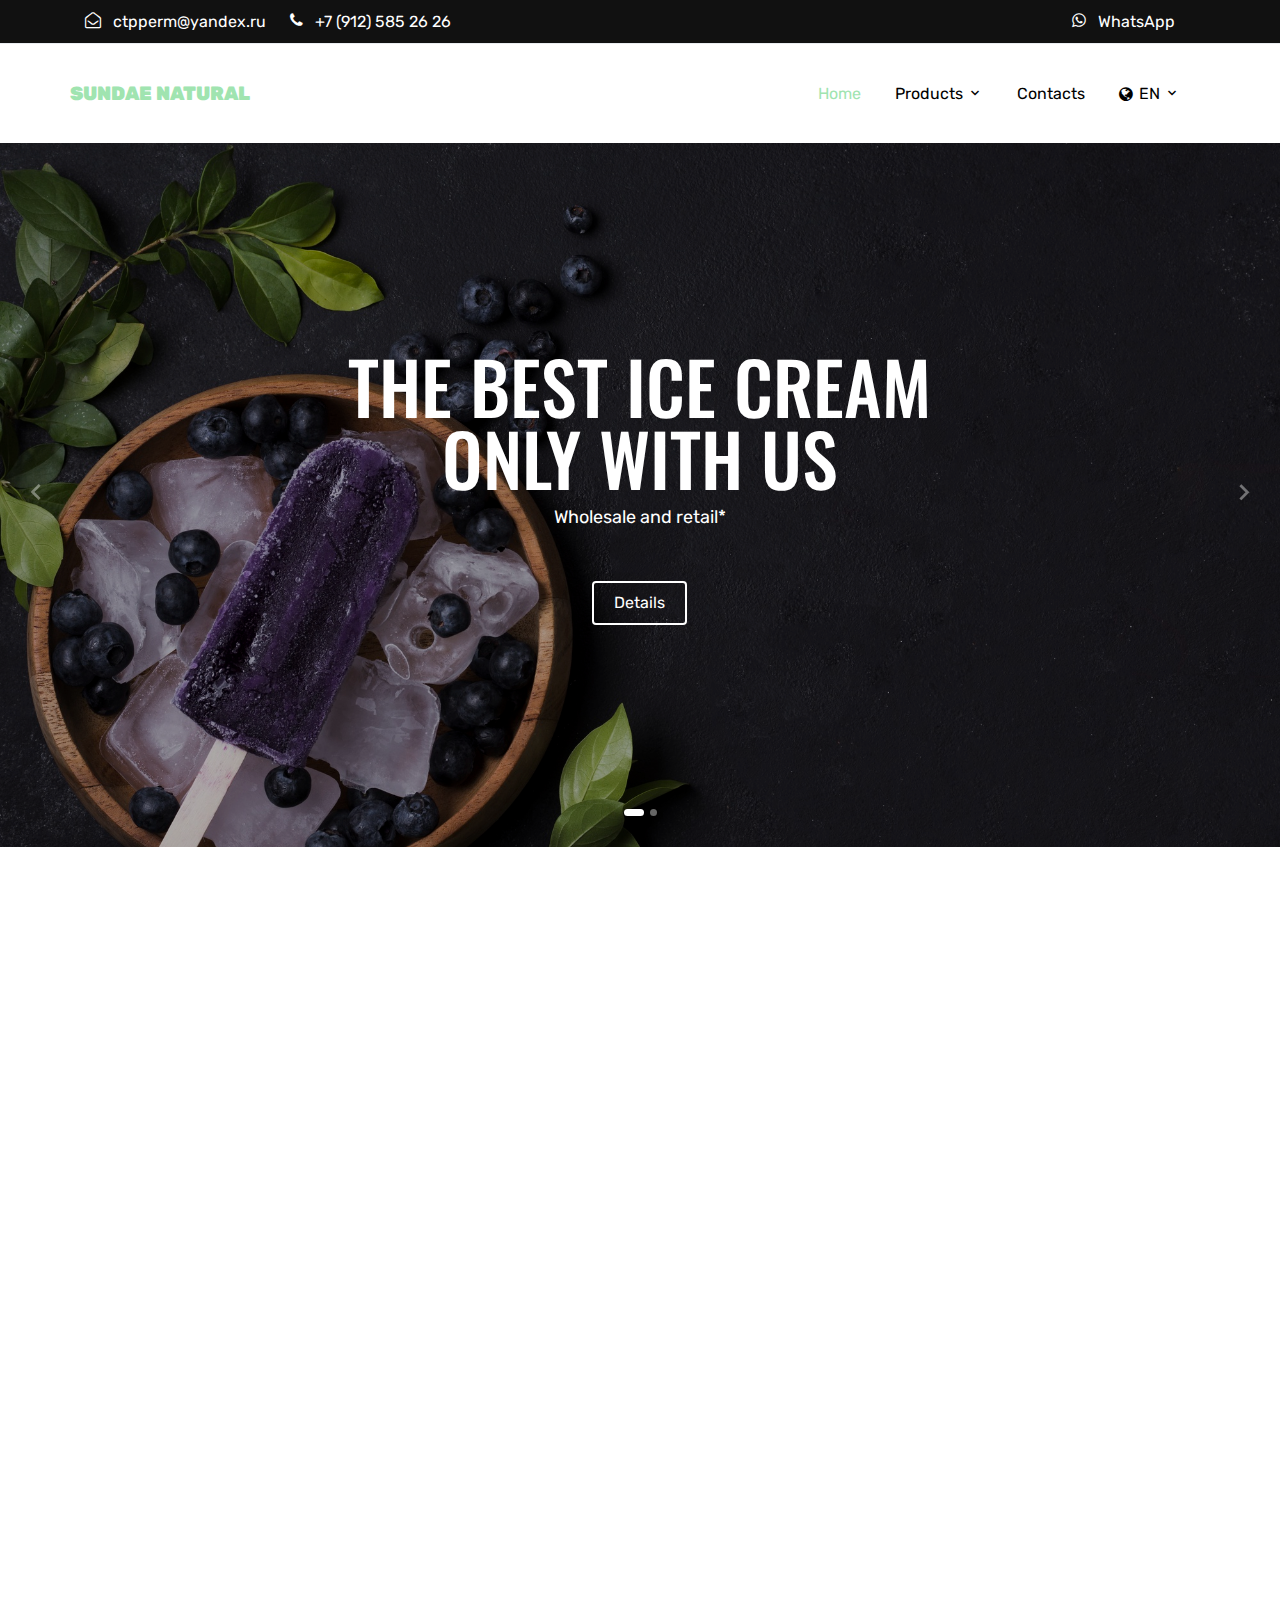
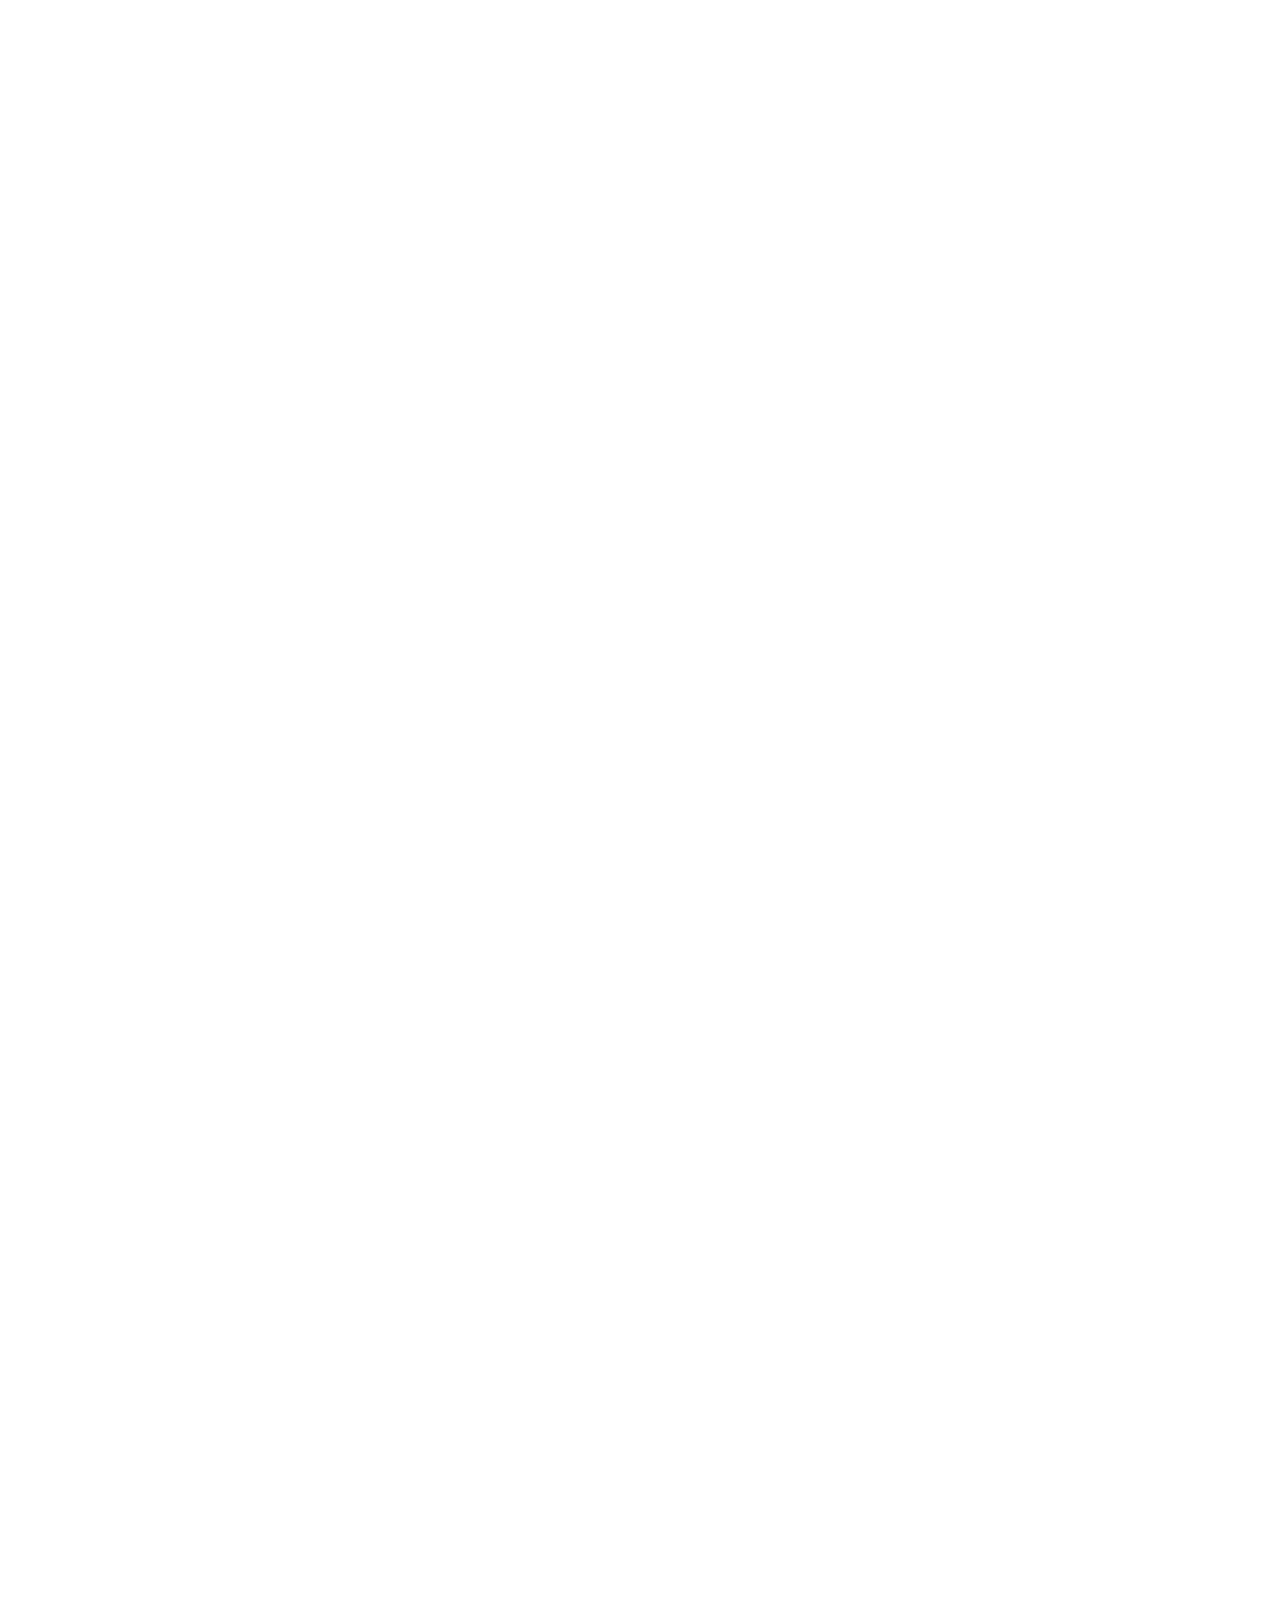
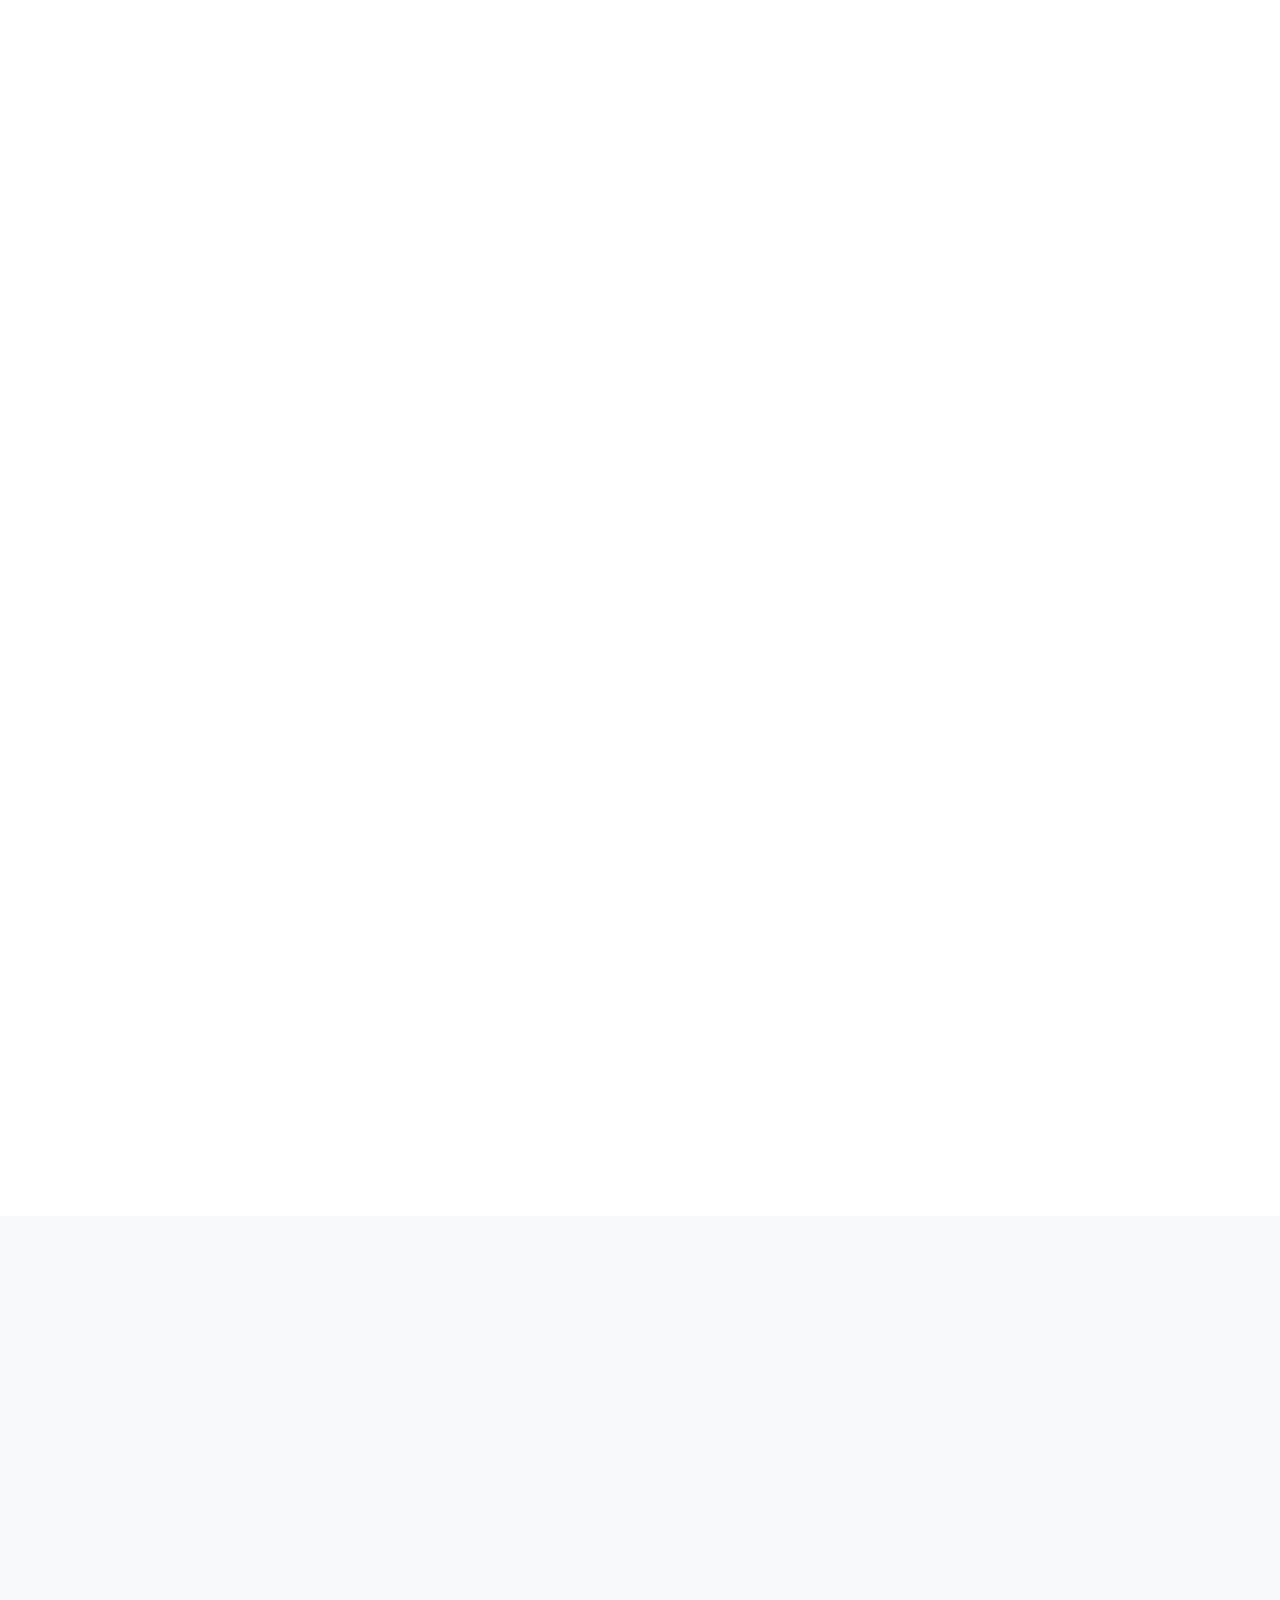
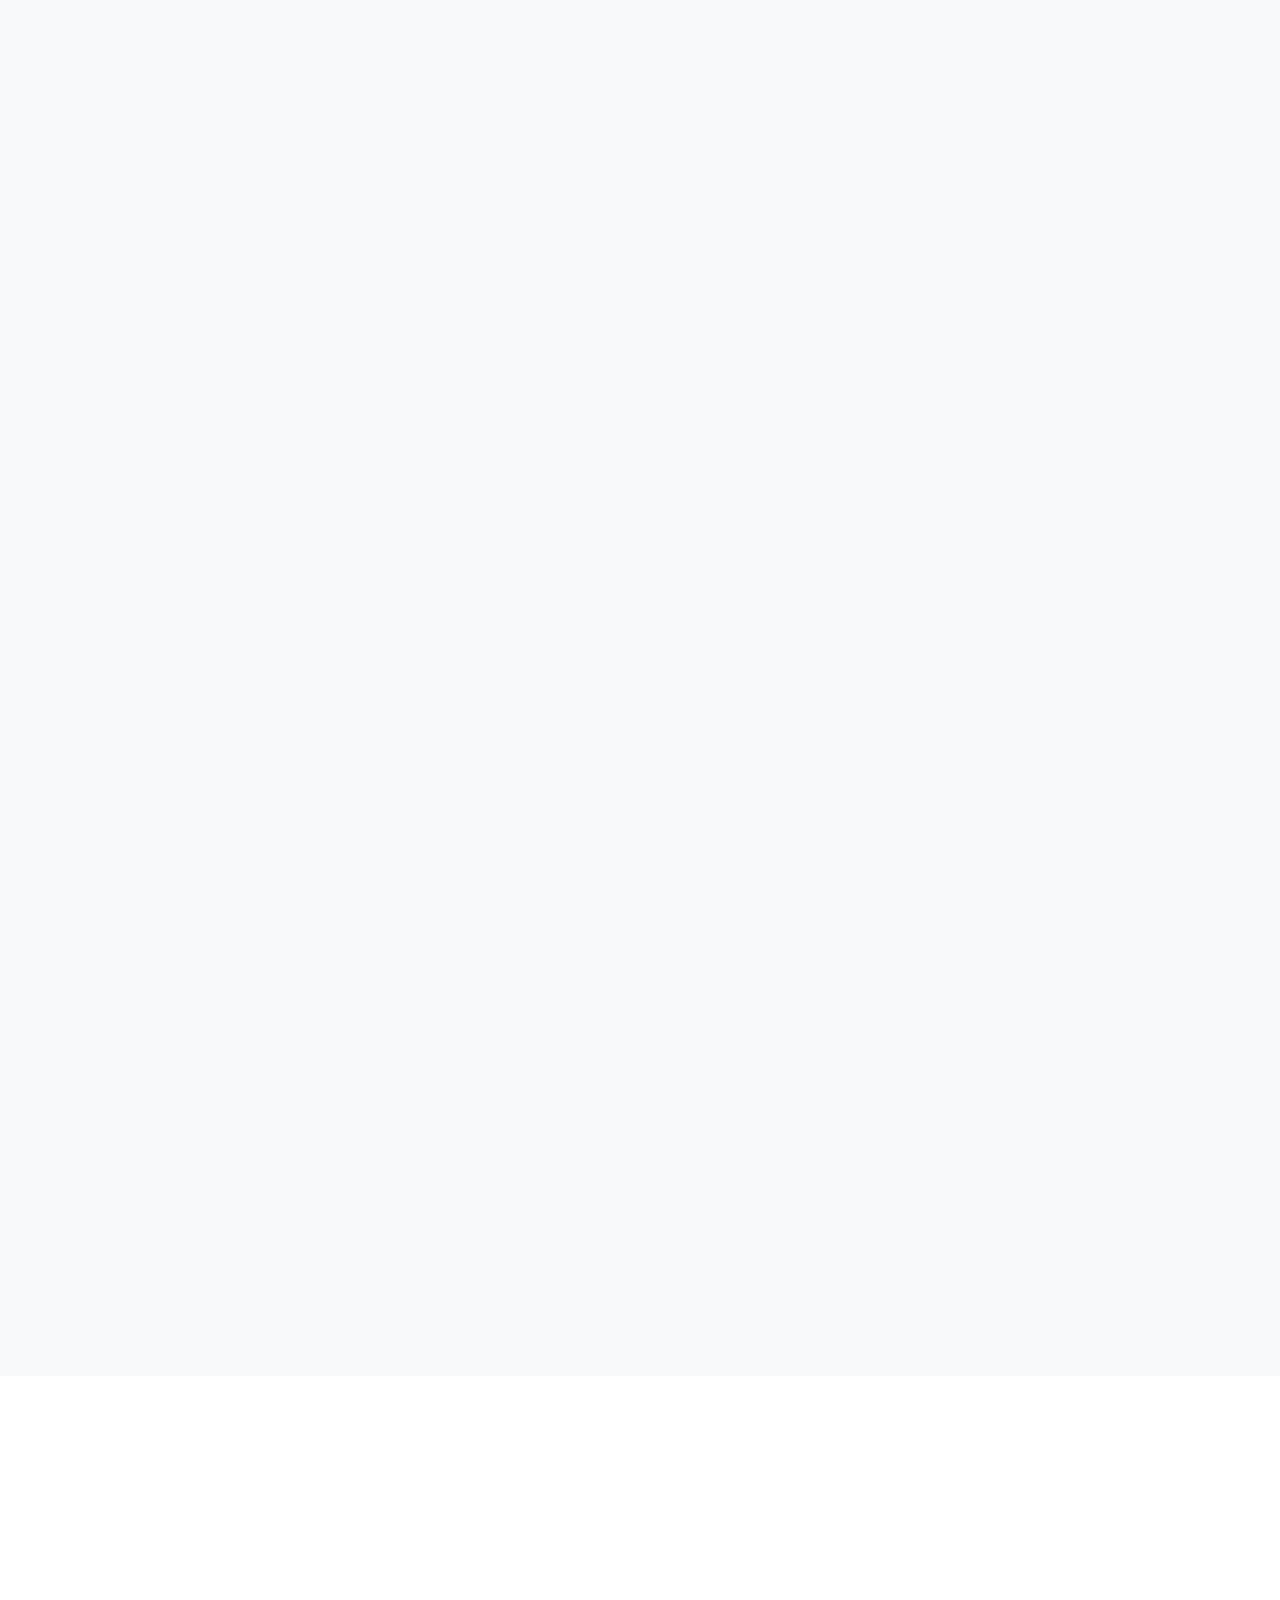
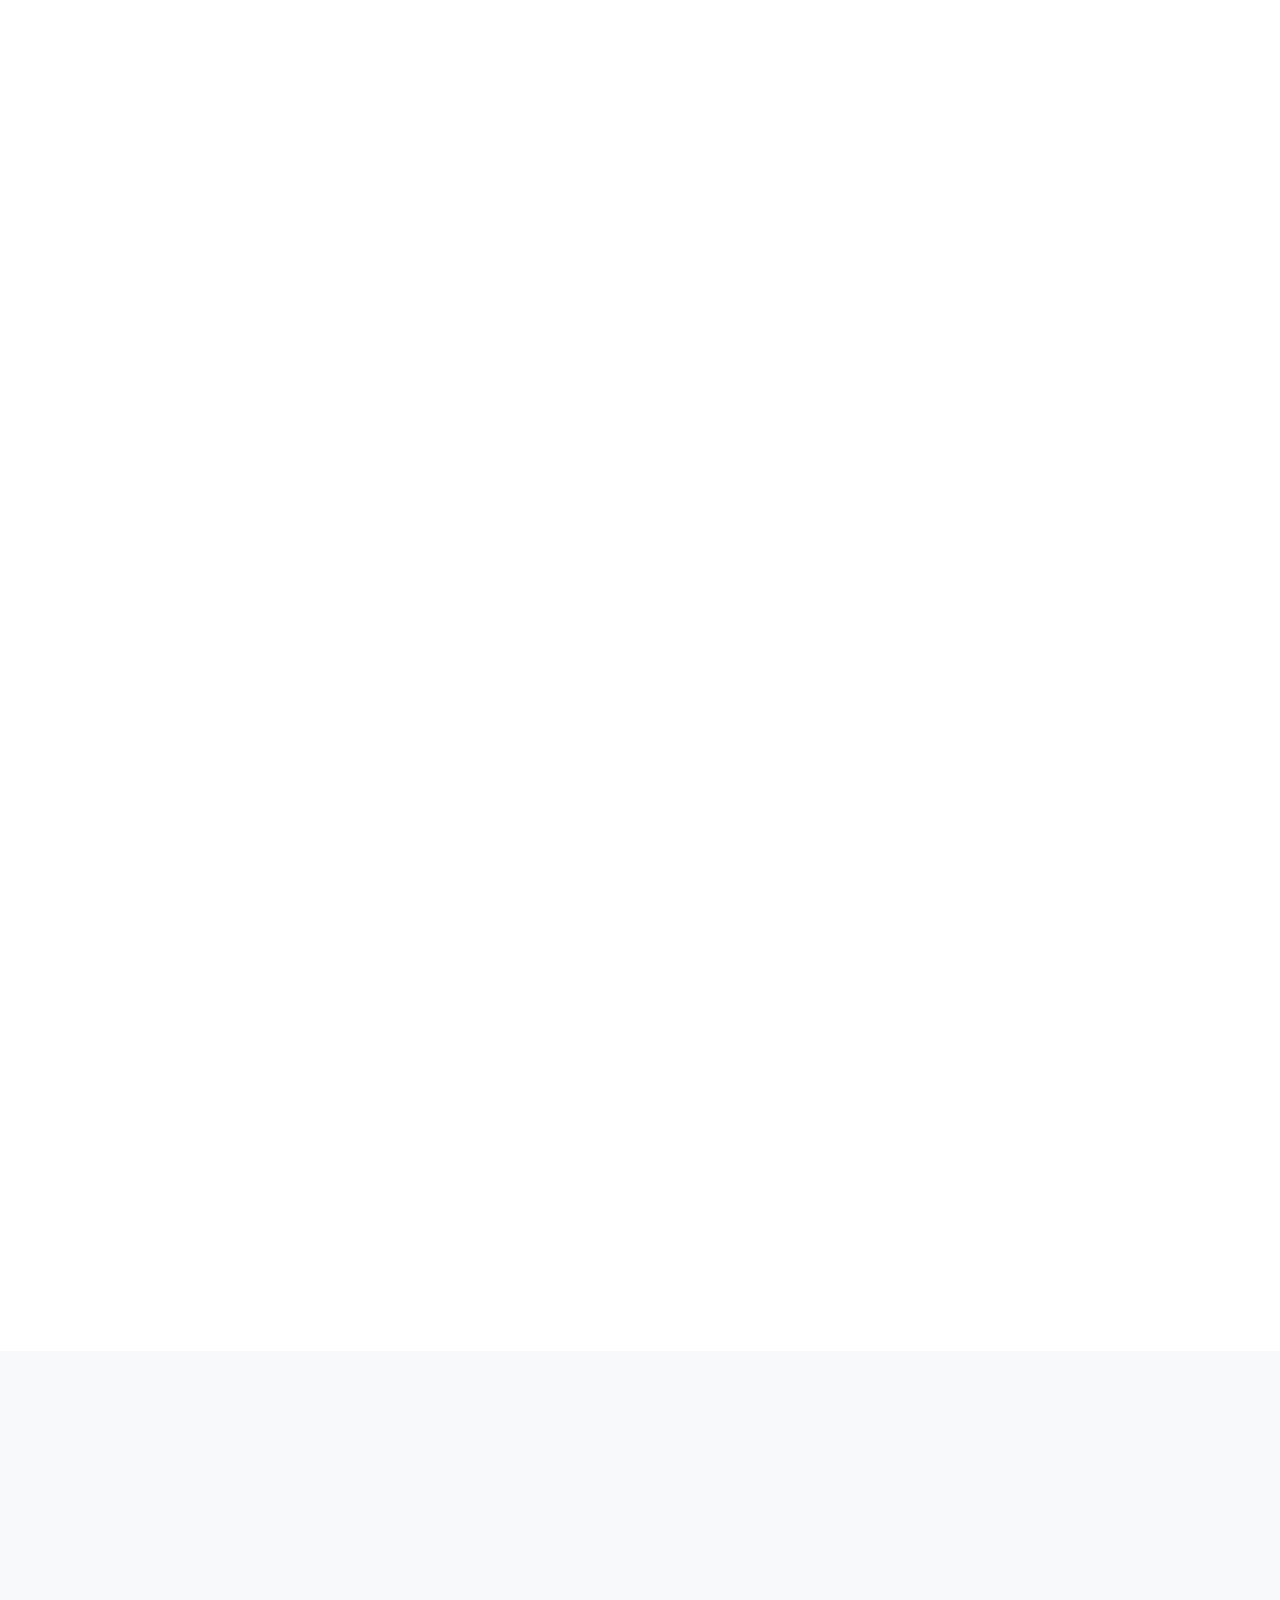
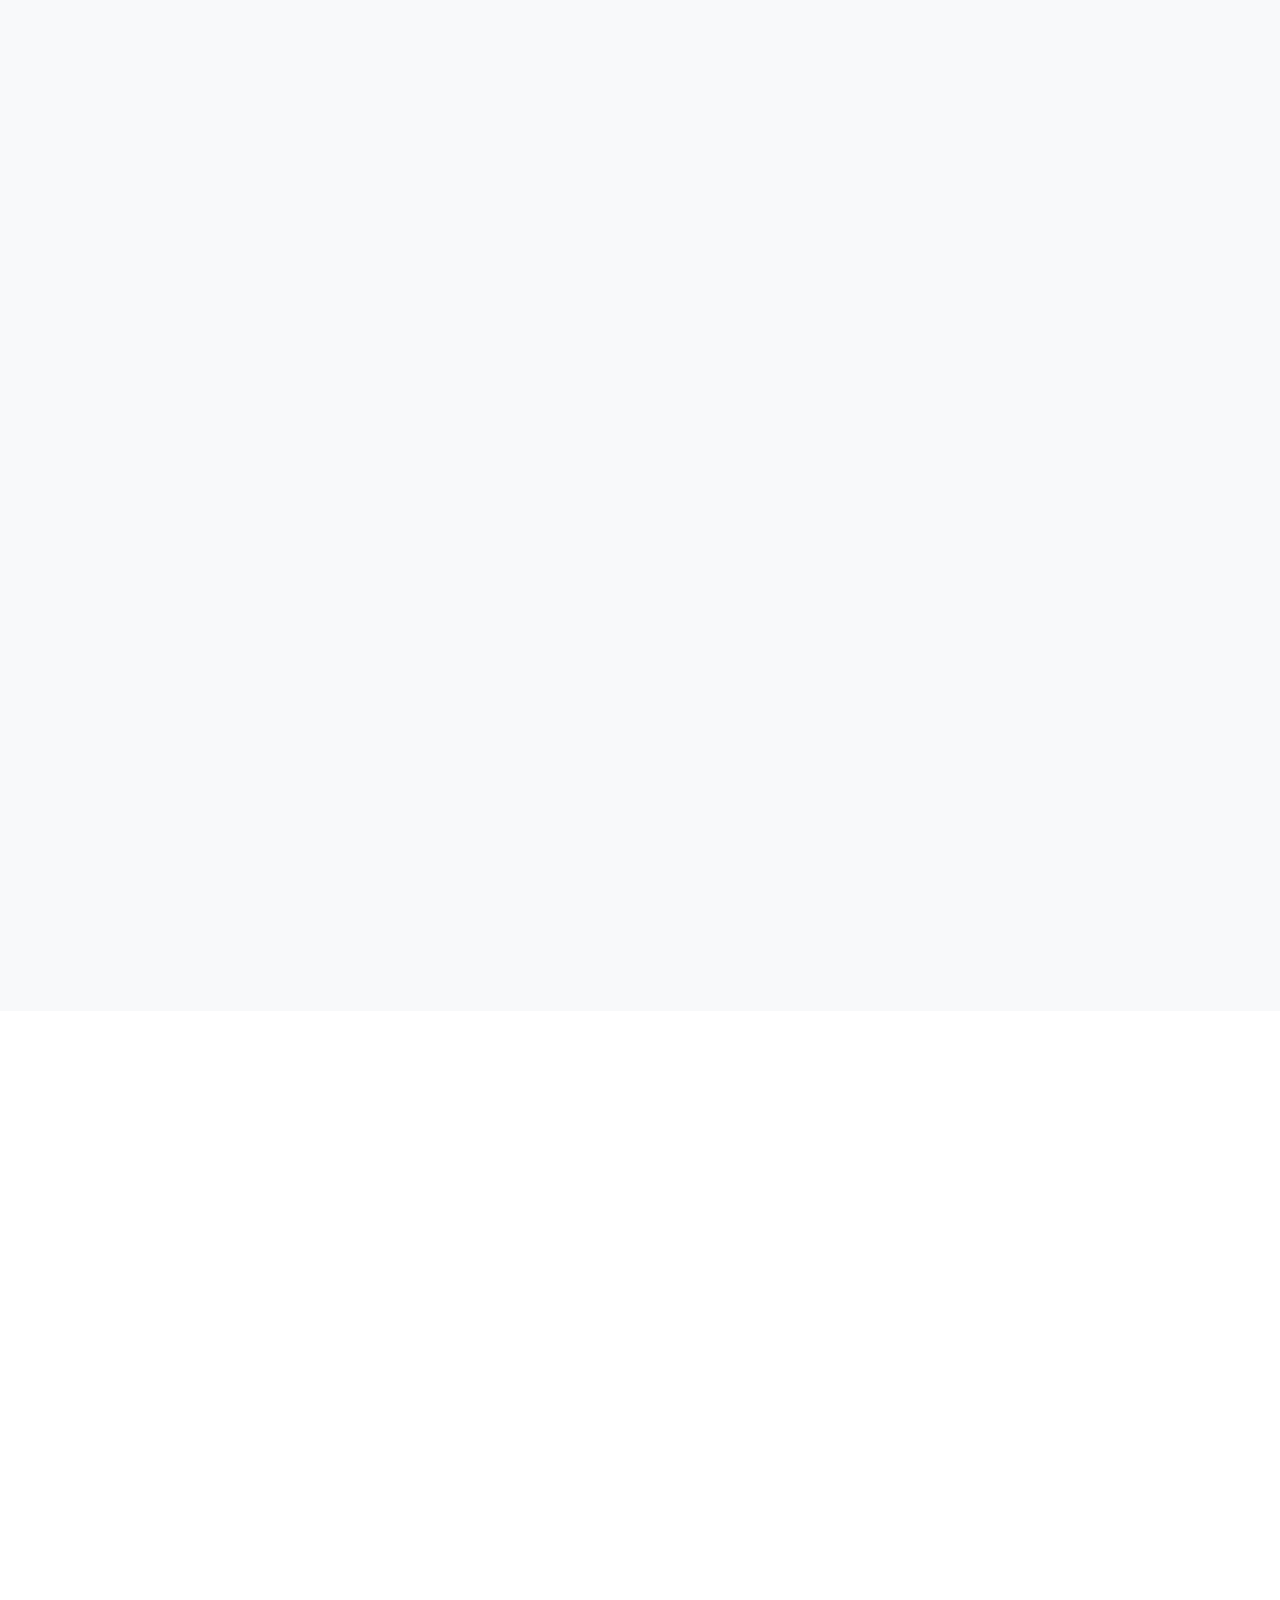
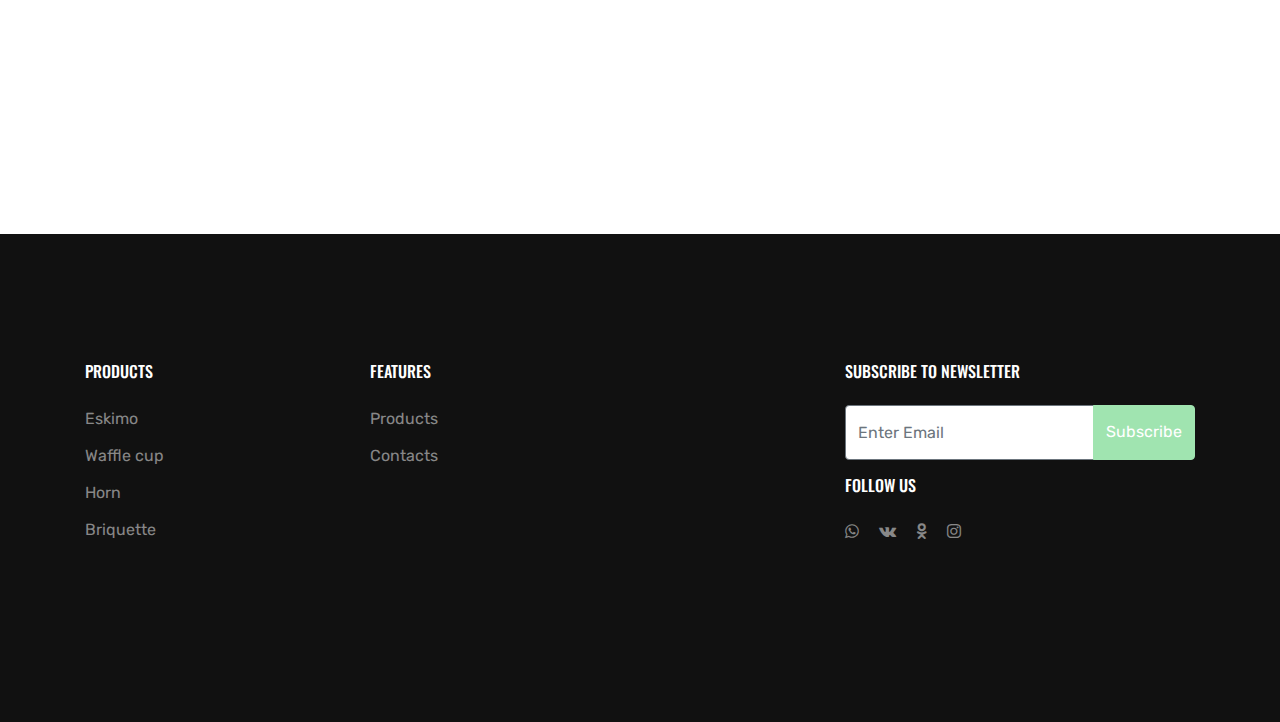
==== commit 48566e6e: "8" ====
--- a/index1.html
+++ b/index1.html
@@ -405,7 +405,7 @@
 
         </div>
     </div>
-    <div class="site-section" id="eskimo-ice">
+    <div class="site-section" id="eskimo-ice" style="padding: 0">
         <div class="container">
             <div class="row">
                 <div class="col-lg-6">
@@ -749,8 +749,8 @@
                             <img src="images/eskimo7.png" alt="" class="img-eskimo vertical-img" data-toggle="modal" data-target="#eskimo7-modal">
                         </div>
                         <div class="col-lg-6 align-self-center" data-aos="fade-left" data-aos-delay="">
-                            <h3 class="mb-3 text-black">Пломбир с ароматом ванили</h3>
-                            <p>Мороженое пломбир с ароматом ванили.</p>
+                            <h3 class="mb-3 text-black">Ice cream with vanilla flavor</h3>
+                            <p>Ice cream ice cream with vanilla flavor.</p>
                             <span class="d-block text-muted mb-3"><b>Weight:</b> 80 g</span>
                             <p>
                                 <a href="#" class="btn btn-primary btn-md text-white" data-toggle="modal"
@@ -765,8 +765,8 @@
                             <img src="images/eskimo8.png" alt="" class="img-eskimo vertical-img" data-toggle="modal" data-target="#eskimo8-modal">
                         </div>
                         <div class="col-lg-6 align-self-center" data-aos="fade-left" data-aos-delay="">
-                            <h3 class="mb-3 text-black">Пломбир шоколадный</h3>
-                            <p>Мороженое пломбир шоколадный.</p>
+                            <h3 class="mb-3 text-black">Chocolate ice cream</h3>
+                            <p>Ice cream chocolate ice cream</p>
                             <span class="d-block text-muted mb-3"><b>Weight:</b> 80 g</span>
                             <p>
                                 <a href="#" class="btn btn-primary btn-md text-white" data-toggle="modal"
@@ -781,8 +781,8 @@
                             <img src="images/eskimo9.png" alt="" class="img-eskimo vertical-img" data-toggle="modal" data-target="#eskimo9-modal">
                         </div>
                         <div class="col-lg-6 align-self-center" data-aos="fade-left" data-aos-delay="">
-                            <h3 class="mb-3 text-black">Пломбир крем-брюле</h3>
-                            <p>Мороженое пломбир крем-брюле.</p>
+                            <h3 class="mb-3 text-black">Creme brulee ice cream</h3>
+                            <p>Ice cream plombir creme brulee</p>
                             <span class="d-block text-muted mb-3"><b>Weight:</b> 80 g</span>
                             <p>
                                 <a href="#" class="btn btn-primary btn-md text-white" data-toggle="modal"
@@ -799,23 +799,20 @@
                 <div class="modal-dialog modal-dialog-centered modal-lg" role="document">
                     <div class="modal-content">
                         <div class="modal-header" style="border: 0">
-                            <h2 class="modal-title" style="font-size: 3em; color: #a0e4b0;">Пломбир с ароматом ванили</h2>
+                            <h2 class="modal-title" style="font-size: 3em; color: #a0e4b0;">Ice cream with vanilla flavor</h2>
                             <button type="button" class="close" data-dismiss="modal" aria-label="Close">
                                 <span aria-hidden="true">&times;</span>
                             </button>
                         </div>
                         <div class="modal-body">
                             <div class="product-item__full-img text-center">
-                                <img src="images/eskimo7.png" alt="Пломбир с ароматом ванили" width="30%">
-                            </div>
-                            <div class="product-item__info">
-                                <p>Мороженое пломбир с ароматом ванили.</p>
-                                <div class="product-item__full-composition">
-                                    <span class="d-block text-muted mb-3"><b>Compound:</b></span>
-                                    <p>Молоко коровье, масло из коровьего молока сливочное, молоко цельное сгущенное
-                                        с сахаром, сахар, вода питьевая, молоко сухое частично обезжиренное, молоко сухое обезжиренное,
-                                        эмульгатор (моно- и диглицериды жирных кислот), стабилизаторы (камедь рожкового дерева, гуаровая
-                                        камедь, каррагинан), ароматизатор пищевой ванилин.
+                                <img src="images/eskimo7.png" alt="Ice cream with vanilla flavor" width="30%">
+                            </div>
+                            <div class="product-item__info">
+                                <p>Ice cream ice cream with vanilla flavor.</p>
+                                <div class="product-item__full-composition">
+                                    <span class="d-block text-muted mb-3"><b>Compound:</b></span>
+                                    <p>Cow's milk, cow's milk butter, sweetened condensed whole milk, sugar, drinking water, partially skimmed milk powder, skimmed milk powder, emulsifier (mono- and diglycerides of fatty acids), stabilizers (locust bean gum, guar gum, carrageenan) , flavor food vanillin.
                                     </p>
                                 </div>
                             </div>
@@ -859,23 +856,21 @@
                 <div class="modal-dialog modal-dialog-centered modal-lg" role="document">
                     <div class="modal-content">
                         <div class="modal-header" style="border: 0">
-                            <h2 class="modal-title" style="font-size: 3em; color: #a0e4b0;">Пломбир шоколадный</h2>
+                            <h2 class="modal-title" style="font-size: 3em; color: #a0e4b0;">Chocolate ice cream</h2>
                             <button type="button" class="close" data-dismiss="modal" aria-label="Close">
                                 <span aria-hidden="true">&times;</span>
                             </button>
                         </div>
                         <div class="modal-body">
                             <div class="product-item__full-img text-center">
-                                <img src="images/eskimo8.png" alt="Пломбир шоколадный" width="30%">
-                            </div>
-                            <div class="product-item__info">
-                                <p>Мороженое пломбир шоколадный.</p>
-                                <div class="product-item__full-composition">
-                                    <span class="d-block text-muted mb-3"><b>Compound:</b></span>
-                                    <p>Молоко коровье, масло из коровьего молока сливочное, молоко цельное сгущенное
-                                        с сахаром, сахар белый, вода питьевая, молоко сухое, какао-порошок, эмульгатор (моно- и диглицериды
-                                        жирных кислот), стабилизаторы (камедь рожкового дерева, гуаровая камедь, каррагинан).
-                                    </p>
+                                <img src="images/eskimo8.png" alt="Chocolate ice cream" width="30%">
+                            </div>
+                            <div class="product-item__info">
+                                <p>Ice cream chocolate ice cream</p>
+                                <div class="product-item__full-composition">
+                                    <span class="d-block text-muted mb-3"><b>Compound:</b></span>
+                                    <p>
+                                        Cow's milk, butter from cow's milk, whole condensed milk with sugar, white sugar, drinking water, powdered milk, cocoa powder, emulsifier (mono- and diglycerides of fatty acids), stabilizers (locust bean gum, guar gum, carrageenan).</p>
                                 </div>
                             </div>
                             <span class="d-block text-muted mb-3"><b>Weight:</b> 80 g</span>
@@ -918,23 +913,20 @@
                 <div class="modal-dialog modal-dialog-centered modal-lg" role="document">
                     <div class="modal-content">
                         <div class="modal-header" style="border: 0">
-                            <h2 class="modal-title" style="font-size: 3em; color: #a0e4b0;">Пломбир крем-брюле</h2>
+                            <h2 class="modal-title" style="font-size: 3em; color: #a0e4b0;">Creme brulee ice cream</h2>
                             <button type="button" class="close" data-dismiss="modal" aria-label="Close">
                                 <span aria-hidden="true">&times;</span>
                             </button>
                         </div>
                         <div class="modal-body">
                             <div class="product-item__full-img text-center">
-                                <img src="images/eskimo9.png" alt="Пломбир крем-брюле" width="30%">
-                            </div>
-                            <div class="product-item__info">
-                                <p>Мороженое пломбир крем-брюле</p>
-                                <div class="product-item__full-composition">
-                                    <span class="d-block text-muted mb-3"><b>Compound:</b></span>
-                                    <p>Молоко коровье, масло из коровьего молока сливочное, молоко цельное сгущенное
-                                        с сахаром, сахар, вода питьевая, молоко сухое , эмульгатор (моно- и диглицериды жирных кислот),
-                                        стабилизаторы (камедь рожкового дерева, гуаровая камедь, каррагинан).
-                                    </p>
+                                <img src="images/eskimo9.png" alt="Creme brulee ice cream" width="30%">
+                            </div>
+                            <div class="product-item__info">
+                                <p>Ice cream plombir creme brulee</p>
+                                <div class="product-item__full-composition">
+                                    <span class="d-block text-muted mb-3"><b>Compound:</b></span>
+                                    <p>Cow's milk, butter from cow's milk, whole condensed milk with sugar, sugar, drinking water, powdered milk, emulsifier (mono- and diglycerides of fatty acids), stabilizers (locust bean gum, guar gum, carrageenan).</p>
                                 </div>
                             </div>
                             <span class="d-block text-muted mb-3"><b>Weight:</b> 80 g</span>
@@ -980,46 +972,70 @@
             <div class="row mb-5 justify-content-center">
                 <div class="col-md-12 text-center">
                     <div class="block-heading-2 aos-init aos-animate" data-aos="fade-up" data-aos-delay="">
-                        <h2>ВАФЕЛЬНЫЙ СТАКАНЧИК</h2>
-                    </div>
-                </div>
-            </div>
-
+                        <h2>Waffle cup</h2>
+                    </div>
+                </div>
+            </div>
             <div class="row">
-                <div class="col-lg-7 mb-5 mb-lg-0 p-lg-5 align-self-center" data-aos="fade-right" data-aos-delay="">
-                    <img src="images/eskimo1.png" alt="" class="img-eskimo" data-toggle="modal" data-target="#waffle-cup1-modal">
-                </div>
-                <div class="col-lg-5 p-lg-5" data-aos="fade-right" data-aos-delay="">
-                    <h3 class="mb-3 text-black">Страчателла</h3>
-                    <p>Пломбир с ароматом ванили с шоколадной стружкой в вафельном стаканчике.</p>
-                    <span class="d-block text-muted mb-3"><b>Weight:</b> 80 g</span>
-                    <p>
-                        <a href="#" class="btn btn-primary btn-md text-white" data-toggle="modal"
-                           data-target="#waffle-cup1-modal">View more</a>
-                    </p>
-                </div>
-            </div>
+                <div class="col-lg-6">
+                    <div class="row">
+                        <div class="col-lg-7 mb-5 mb-lg-0 p-lg-5 align-self-center text-center" data-aos="fade-right"
+                             data-aos-delay="">
+                            <img src="images/waffle-cup1.png" alt="" class="img-eskimo vertical-img" data-toggle="modal"
+                                 data-target="#waffle-cup1-modal">
+                        </div>
+                        <div class="col-lg-5 p-lg-5 align-self-center" data-aos="fade-right" data-aos-delay="">
+                            <h3 class="mb-3 text-black">Stracciatella</h3>
+                            <p>Ice cream with vanilla flavor with chocolate chips in a waffle cup</p>
+                            <span class="d-block text-muted mb-3"><b>Weight:</b> 80 g</span>
+                            <p>
+                                <a href="#" class="btn btn-primary btn-md text-white" data-toggle="modal"
+                                   data-target="#waffle-cup1-modal">View more</a>
+                            </p>
+                        </div>
+                    </div>
+                </div>
+                <div class="col-lg-6">
+                    <div class="row">
+                        <div class="col-12 col-lg-7 mb-5 mb-lg-0 p-lg-5 order-xl-last align-self-center text-center"
+                             data-aos="fade-left"
+                             data-aos-delay="">
+                            <img src="images/waffle-cup2.png" alt="" class="img-eskimo vertical-img" data-toggle="modal"
+                                 data-target="#waffle-cup2-modal">
+                        </div>
+                        <div class="col-12 col-lg-5 p-lg-5 align-self-center" data-aos="fade-left" data-aos-delay="">
+                            <h3 class="mb-3 text-black">Creme brulee ice cream</h3>
+                            <p>Creme brulee ice cream in a waffle cup</p>
+                            <span class="d-block text-muted mb-3"><b>Weight:</b> 80 g</span>
+                            <p>
+                                <a href="#" class="btn btn-primary btn-md text-white" data-toggle="modal"
+                                   data-target="#waffle-cup2-modal">View more</a>
+                            </p>
+                        </div>
+                    </div>
+                </div>
+            </div>
+
             <!-- Modal -->
             <div class="modal fade" id="waffle-cup1-modal" tabindex="-1" role="dialog" aria-labelledby="exampleModalCenterTitle"
                  aria-hidden="true">
                 <div class="modal-dialog modal-dialog-centered modal-lg" role="document">
                     <div class="modal-content">
                         <div class="modal-header" style="border: 0">
-                            <h2 class="modal-title" style="font-size: 3em; color: #a0e4b0;">Страчателла</h2>
-                            <button type="button" class="close" data-dismiss="modal" aria-label="Close">
-                                <span aria-hidden="true">&times;</span>
-                            </button>
-                        </div>
-                        <div class="modal-body">
-                            <div class="product-item__full-img">
-                                <img src="images/eskimo1.png" alt="Страчателла" width="100%">
-                            </div>
-                            <div class="product-item__info">
-                                <p>Пломбир с ароматом ванили с шоколадной стружкой в вафельном стаканчике.</p>
-                                <div class="product-item__full-composition">
-                                    <span class="d-block text-muted mb-3"><b>Compound:</b></span>
-                                    <p>Молоко цельное пастеризованное, масло сливочное, молоко цельное сгущенное с сахаром  (молоко нормализованное, сахар, лактоза), сахар, вода питьевая, вафельный стаканчик (мука пшеничная высший сорт, мука пшеничная первый сорт, вода питьевая, крахмал картофельный, масло подсолнечное, порошок яичный, разрыхлитель – гидрокарбонат натрия, соль поваренная пищевая йодированная (содержит антислеживающий агент Е536), глазурь шоколадная (стружка) (пудра сахарная, какао тёртое, какао-масло, эмульгатор соевый лецитин, ароматизатор пищевой «Ванилин»),  молоко сухое цельное, молоко сухое обезжиренное, эмульгатор (моно-и диглицериды жирных кислот), стабилизаторы (камедь рожкового дерева, гуаровая камедь, каррагинан), ароматизатор пищевой «Ванилин».
-                                    </p>
+                            <h2 class="modal-title" style="font-size: 3em; color: #a0e4b0;">Stracciatella</h2>
+                            <button type="button" class="close" data-dismiss="modal" aria-label="Close">
+                                <span aria-hidden="true">&times;</span>
+                            </button>
+                        </div>
+                        <div class="modal-body">
+                            <div class="product-item__full-img text-center">
+                                <img src="images/waffle-cup1.png" alt="Stracciatella" width="30%">
+                            </div>
+                            <div class="product-item__info">
+                                <p>Ice cream with vanilla flavor with chocolate chips in a waffle cup</p>
+                                <div class="product-item__full-composition">
+                                    <span class="d-block text-muted mb-3"><b>Compound:</b></span>
+                                    <p>Whole pasteurized milk, butter, whole condensed milk with sugar (normalized milk, sugar, lactose), sugar, drinking water, wafer cup (wheat flour of the highest grade, wheat flour of the first grade, drinking water, potato starch, sunflower oil, egg powder , baking powder - sodium bicarbonate, iodized food salt (contains anti-caking agent E536), chocolate glaze (chips) (powdered sugar, cocoa mass, cocoa butter, soy lecithin emulsifier, Vanillin food flavoring), whole milk powder, powdered milk fat-free, emulsifier (mono-and diglycerides of fatty acids), stabilizers (locust bean gum, guar gum, carrageenan), Vanillin food flavoring.</p>
                                 </div>
                             </div>
                             <span class="d-block text-muted mb-3"><b>Weight:</b> 80 g</span>
@@ -1056,44 +1072,26 @@
                     </div>
                 </div>
             </div>
-
-            <div class="row">
-                <div class="col-12 col-lg-7 mb-5 mb-lg-0 p-lg-5 order-xl-last align-self-center" data-aos="fade-left"
-                     data-aos-delay="">
-                    <img src="images/eskimo3.png" alt="" class="img-eskimo" data-toggle="modal" data-target="#waffle-cup2-modal">
-                </div>
-                <div class="col-12 col-lg-5 p-lg-5" data-aos="fade-left" data-aos-delay="">
-                    <h3 class="mb-3 text-black">Пломбир крем-брюле</h3>
-                    <p>Пломбир крем-брюле в вафельном стаканчике.</p>
-                    <span class="d-block text-muted mb-3"><b>Weight:</b> 80 g</span>
-                    <p>
-                        <a href="#" class="btn btn-primary btn-md text-white" data-toggle="modal"
-                           data-target="#waffle-cup2-modal">View more</a>
-                    </p>
-                </div>
-            </div>
             <!-- Modal -->
             <div class="modal fade" id="waffle-cup2-modal" tabindex="-1" role="dialog" aria-labelledby="exampleModalCenterTitle"
                  aria-hidden="true">
                 <div class="modal-dialog modal-dialog-centered modal-lg" role="document">
                     <div class="modal-content">
                         <div class="modal-header" style="border: 0">
-                            <h2 class="modal-title" style="font-size: 3em; color: #a0e4b0;">Пломбир крем-брюле</h2>
-                            <button type="button" class="close" data-dismiss="modal" aria-label="Close">
-                                <span aria-hidden="true">&times;</span>
-                            </button>
-                        </div>
-                        <div class="modal-body">
-                            <div class="product-item__full-img">
-                                <img src="images/eskimo3.png" alt="Пломбир крем-брюле" width="100%">
-                            </div>
-                            <div class="product-item__info">
-                                <p>Пломбир крем-брюле в вафельном стаканчике.</p>
-                                <div class="product-item__full-composition">
-                                    <span class="d-block text-muted mb-3"><b>Compound:</b></span>
-                                    <p>Молоко цельное пастеризованное, масло сливочное, молоко цельное сгущённое
-                                        с сахаром (молоко нормализованное, сахар, лактоза), вода питьевая, сахар, вафельный стаканчик (мука пшеничная высший сорт, мука пшеничная первый сорт, вода питьевая, крахмал картофельный, масло подсолнечное, натуральная пшеничная клетчатка, соль поваренная пищевая йодированная БЕЗ пищевой добавки Е536), яичный порошок, разрыхлитель – гидрокарбонат натрия), молоко сухое цельное, молоко сухое обезжиренное, добавка пищевая комплексная: эмульгаторы (моно- и диглицериды жирных кислот), стабилизаторы (камедь рожкового дерева, гуаровая камедь, каррагинан). Продукт может содержать незначительное количество арахиса.
-                                    </p>
+                            <h2 class="modal-title" style="font-size: 3em; color: #a0e4b0;">Creme brulee ice cream</h2>
+                            <button type="button" class="close" data-dismiss="modal" aria-label="Close">
+                                <span aria-hidden="true">&times;</span>
+                            </button>
+                        </div>
+                        <div class="modal-body">
+                            <div class="product-item__full-img text-center">
+                                <img src="images/waffle-cup2.png" alt="Creme brulee ice cream" width="30%">
+                            </div>
+                            <div class="product-item__info">
+                                <p>Creme brulee ice cream in a waffle cup</p>
+                                <div class="product-item__full-composition">
+                                    <span class="d-block text-muted mb-3"><b>Compound:</b></span>
+                                    <p>Whole pasteurized milk, butter, whole condensed milk with sugar (normalized milk, sugar, lactose), drinking water, sugar, wafer cup (wheat flour of the highest grade, wheat flour of the first grade, drinking water, potato starch, sunflower oil, natural wheat fiber, iodized food salt WITHOUT food additive E536), egg powder, baking powder - sodium bicarbonate), whole milk powder, skimmed milk powder, complex food additive: emulsifiers (mono- and diglycerides of fatty acids), stabilizers (locust bean gum, guar gum, carrageenan). The product may contain trace amounts of peanuts.</p>
                                 </div>
                             </div>
                             <span class="d-block text-muted mb-3"><b>Weight:</b> 80 g</span>
@@ -1130,12 +1128,12 @@
             <div class="row">
                 <div class="col-lg-4">
                     <div class="row">
-                        <div class="col-lg-6 mb-5 mb-lg-0 text-center" data-aos="fade-right" data-aos-delay="">
-                            <img src="images/eskimo7.png" alt="" class="img-eskimo vertical-img" data-toggle="modal" data-target="#waffle-cup3-modal">
+                        <div class="col-lg-6 mb-5 mb-lg-0 text-center align-self-center" data-aos="fade-right" data-aos-delay="">
+                            <img src="images/waffle-cup3.png" alt="" class="img-eskimo vertical-img" data-toggle="modal" data-target="#waffle-cup3-modal">
                         </div>
                         <div class="col-lg-6 align-self-center" data-aos="fade-left" data-aos-delay="">
-                            <h3 class="mb-3 text-black">Пломбир с ароматом ванили</h3>
-                            <p>Пломбир с ароматом ванили в вафельном стаканчике.</p>
+                            <h3 class="mb-3 text-black">Ice cream with vanilla flavor</h3>
+                            <p>Ice cream with vanilla flavor in a waffle cup</p>
                             <span class="d-block text-muted mb-3"><b>Weight:</b> 80 g</span>
                             <p>
                                 <a href="#" class="btn btn-primary btn-md text-white" data-toggle="modal"
@@ -1146,12 +1144,12 @@
                 </div>
                 <div class="col-lg-4">
                     <div class="row">
-                        <div class="col-lg-6 mb-5 mb-lg-0 text-center" data-aos="fade-right" data-aos-delay="">
-                            <img src="images/eskimo8.png" alt="" class="img-eskimo vertical-img" data-toggle="modal" data-target="#waffle-cup4-modal">
+                        <div class="col-lg-6 mb-5 mb-lg-0 text-center align-self-center" data-aos="fade-right" data-aos-delay="">
+                            <img src="images/waffle-cup4.png" alt="" class="img-eskimo vertical-img" data-toggle="modal" data-target="#waffle-cup4-modal">
                         </div>
                         <div class="col-lg-6 align-self-center" data-aos="fade-left" data-aos-delay="">
-                            <h3 class="mb-3 text-black">Пломбир с ароматом фисташки</h3>
-                            <p>Пломбир с ароматом фисташки в вафельном стаканчике.</p>
+                            <h3 class="mb-3 text-black">Ice cream with pistachio flavor</h3>
+                            <p>Ice cream with pistachio flavor in a waffle cup</p>
                             <span class="d-block text-muted mb-3"><b>Weight:</b> 80 g</span>
                             <p>
                                 <a href="#" class="btn btn-primary btn-md text-white" data-toggle="modal"
@@ -1162,12 +1160,13 @@
                 </div>
                 <div class="col-lg-4">
                     <div class="row">
-                        <div class="col-lg-6 mb-5 mb-lg-0 text-center" data-aos="fade-right" data-aos-delay="">
-                            <img src="images/eskimo9.png" alt="" class="img-eskimo vertical-img" data-toggle="modal" data-target="#waffle-cup5-modal">
+                        <div class="col-lg-6 mb-5 mb-lg-0 text-center align-self-center" data-aos="fade-right" data-aos-delay="">
+                            <img src="images/waffle-cup5.png" alt="" class="img-eskimo vertical-img"
+                                 data-toggle="modal" data-target="#waffle-cup5-modal">
                         </div>
                         <div class="col-lg-6 align-self-center" data-aos="fade-left" data-aos-delay="">
-                            <h3 class="mb-3 text-black">Мороженое пломбир шоколадный</h3>
-                            <p>Мороженое пломбир шоколадный в вафельном стаканчике.</p>
+                            <h3 class="mb-3 text-black">Ice cream chocolate ice cream</h3>
+                            <p>Chocolate ice cream in a waffle cup</p>
                             <span class="d-block text-muted mb-3"><b>Weight:</b> 80 g</span>
                             <p>
                                 <a href="#" class="btn btn-primary btn-md text-white" data-toggle="modal"
@@ -1184,21 +1183,20 @@
                 <div class="modal-dialog modal-dialog-centered modal-lg" role="document">
                     <div class="modal-content">
                         <div class="modal-header" style="border: 0">
-                            <h2 class="modal-title" style="font-size: 3em; color: #a0e4b0;">Пломбир с ароматом ванили</h2>
-                            <button type="button" class="close" data-dismiss="modal" aria-label="Close">
-                                <span aria-hidden="true">&times;</span>
-                            </button>
-                        </div>
-                        <div class="modal-body">
-                            <div class="product-item__full-img">
-                                <img src="images/eskimo1.png" alt="Пломбир с ароматом ванили" width="100%">
-                            </div>
-                            <div class="product-item__info">
-                                <p>Пломбир с ароматом ванили в вафельном стаканчике.</p>
-                                <div class="product-item__full-composition">
-                                    <span class="d-block text-muted mb-3"><b>Compound:</b></span>
-                                    <p>Молоко коровье, масло из коровьего молока сливочное, молоко цельное сгущенное с сахаром, сахар, вода питьевая, вафельный стаканчик (мука пшеничная высший сорт, вода питьевая, крахмал картофельный, масло подсолнечное, соль поваренная пищевая йодированная, яичный порошок, разрыхлитель-гидрокарбонат натрия), молоко сухое частично обезжиренное, молоко сухое обезжиренное, эмульгатор (моно- и диглицериды жирных кислот), стабилизаторы (камедь рожкового дерева, гуаровая камедь, каррагинан), ароматизатор пищевой ванилин.
-                                    </p>
+                            <h2 class="modal-title" style="font-size: 3em; color: #a0e4b0;">Ice cream with vanilla flavor</h2>
+                            <button type="button" class="close" data-dismiss="modal" aria-label="Close">
+                                <span aria-hidden="true">&times;</span>
+                            </button>
+                        </div>
+                        <div class="modal-body">
+                            <div class="product-item__full-img text-center">
+                                <img src="images/waffle-cup3.png" alt="Ice cream with vanilla flavor" width="30%">
+                            </div>
+                            <div class="product-item__info">
+                                <p>Ice cream with vanilla flavor in a waffle cup</p>
+                                <div class="product-item__full-composition">
+                                    <span class="d-block text-muted mb-3"><b>Compound:</b></span>
+                                    <p>Cow's milk, butter from cow's milk, whole condensed milk with sugar, sugar, drinking water, wafer cup (wheat flour of the highest grade, drinking water, potato starch, sunflower oil, iodized food salt, egg powder, baking powder - sodium bicarbonate) , partially skimmed milk powder, skimmed milk powder, emulsifier (mono- and diglycerides of fatty acids), stabilizers (locust bean gum, guar gum, carrageenan), food flavoring vanillin.</p>
                                 </div>
                             </div>
                             <span class="d-block text-muted mb-3"><b>Weight:</b> 80 g</span>
@@ -1241,20 +1239,20 @@
                 <div class="modal-dialog modal-dialog-centered modal-lg" role="document">
                     <div class="modal-content">
                         <div class="modal-header" style="border: 0">
-                            <h2 class="modal-title" style="font-size: 3em; color: #a0e4b0;">Пломбир с ароматом фисташки</h2>
-                            <button type="button" class="close" data-dismiss="modal" aria-label="Close">
-                                <span aria-hidden="true">&times;</span>
-                            </button>
-                        </div>
-                        <div class="modal-body">
-                            <div class="product-item__full-img">
-                                <img src="images/eskimo1.png" alt="Пломбир с ароматом фисташки" width="100%">
-                            </div>
-                            <div class="product-item__info">
-                                <p>Пломбир с ароматом фисташки в вафельном стаканчике.</p>
-                                <div class="product-item__full-composition">
-                                    <span class="d-block text-muted mb-3"><b>Compound:</b></span>
-                                    <p>Молоко, масло сливочное, молоко цельное сгущенное с сахаром (молоко нормализованное, сахар, лактоза), сахар, вода питьевая, вафельный стаканчик (мука пшеничная высший сорт, мука пшеничная первый сорт, вода питьевая, крахмал картофельный, масло подсолнечное, соль поваренная пищевая йодированная, яичный порошок, разрыхлитель-гидрокарбонат натрия), молоко сухое цельное , молоко сухое обезжиренное, эмульгатор (моно- и диглицериды жирных кислот), стабилизаторы (камедь рожкового дерева, гуаровая камедь, каррагинан),краситель пищевой Медный комплекс хлорофиллина, ароматизатор пищевой «Фисташка». </p>
+                            <h2 class="modal-title" style="font-size: 3em; color: #a0e4b0;">Ice cream with pistachio flavor</h2>
+                            <button type="button" class="close" data-dismiss="modal" aria-label="Close">
+                                <span aria-hidden="true">&times;</span>
+                            </button>
+                        </div>
+                        <div class="modal-body">
+                            <div class="product-item__full-img text-center">
+                                <img src="images/waffle-cup4.png" alt="Ice cream with pistachio flavor" width="30%">
+                            </div>
+                            <div class="product-item__info">
+                                <p>Ice cream with pistachio flavor in a waffle cup</p>
+                                <div class="product-item__full-composition">
+                                    <span class="d-block text-muted mb-3"><b>Compound:</b></span>
+                                    <p>Milk, butter, whole condensed milk with sugar (normalized milk, sugar, lactose), sugar, drinking water, wafer cup (wheat flour of the highest grade, wheat flour of the first grade, drinking water, potato starch, sunflower oil, iodized table salt , egg powder, baking powder-sodium bicarbonate), whole milk powder, skimmed milk powder, emulsifier (mono- and diglycerides of fatty acids), stabilizers (locust bean gum, guar gum, carrageenan), food coloring Copper chlorophyllin complex, food flavoring "Pistachio ".</p>
                                 </div>
                             </div>
                             <span class="d-block text-muted mb-3"><b>Weight:</b> 80 g</span>
@@ -1297,20 +1295,20 @@
                 <div class="modal-dialog modal-dialog-centered modal-lg" role="document">
                     <div class="modal-content">
                         <div class="modal-header" style="border: 0">
-                            <h2 class="modal-title" style="font-size: 3em; color: #a0e4b0;">Мороженое пломбир шоколадный</h2>
-                            <button type="button" class="close" data-dismiss="modal" aria-label="Close">
-                                <span aria-hidden="true">&times;</span>
-                            </button>
-                        </div>
-                        <div class="modal-body">
-                            <div class="product-item__full-img">
-                                <img src="images/eskimo1.png" alt="Мороженое пломбир шоколадный" width="100%">
-                            </div>
-                            <div class="product-item__info">
-                                <p>Мороженое пломбир шоколадный в вафельном стаканчике</p>
-                                <div class="product-item__full-composition">
-                                    <span class="d-block text-muted mb-3"><b>Compound:</b></span>
-                                    <p>Молоко, масло сливочное, молоко цельное сгущенное с сахаром (молоко нормализованное, сахар, лактоза), сахар, вода питьевая, вафельный стаканчик (мука пшеничная высший сорт, мука пшеничная первый сорт, вода питьевая, крахмал картофельный, масло подсолнечное, соль поваренная пищевая йодированная, яичный порошок, разрыхлитель-гидрокарбонат натрия), молоко сухое цельное ,какао-порошок,  молоко сухое обезжиренное, эмульгатор (моно- и диглицериды жирных кислот), стабилизаторы (камедь рожкового дерева, гуаровая камедь, каррагинан),краситель пищевой Медный комплекс хлорофиллина, ароматизатор пищевой «Фисташка». </p>
+                            <h2 class="modal-title" style="font-size: 3em; color: #a0e4b0;">Ice cream chocolate ice cream</h2>
+                            <button type="button" class="close" data-dismiss="modal" aria-label="Close">
+                                <span aria-hidden="true">&times;</span>
+                            </button>
+                        </div>
+                        <div class="modal-body">
+                            <div class="product-item__full-img text-center">
+                                <img src="images/waffle-cup5.png" alt="Ice cream chocolate ice cream" width="30%">
+                            </div>
+                            <div class="product-item__info">
+                                <p>Chocolate ice cream in a waffle cup</p>
+                                <div class="product-item__full-composition">
+                                    <span class="d-block text-muted mb-3"><b>Compound:</b></span>
+                                    <p>Milk, butter, whole condensed milk with sugar (normalized milk, sugar, lactose), sugar, drinking water, wafer cup (wheat flour of the highest grade, wheat flour of the first grade, drinking water, potato starch, sunflower oil, iodized table salt , egg powder, baking powder-sodium bicarbonate), whole milk powder, cocoa powder, skimmed milk powder, emulsifier (mono- and diglycerides of fatty acids), stabilizers (locust bean gum, guar gum, carrageenan), food coloring Copper complex of chlorophyllin, food flavoring "Pistachio".</p>
                                 </div>
                             </div>
                             <span class="d-block text-muted mb-3"><b>Weight:</b> 80 g</span>
@@ -1349,39 +1347,64 @@
             </div>
 
             <div class="row">
-                <div class="col-lg-7 mb-5 mb-lg-0 p-lg-5 align-self-center" data-aos="fade-right" data-aos-delay="">
-                    <img src="images/eskimo1.png" alt="" class="img-eskimo" data-toggle="modal" data-target="#waffle-cup3-modal">
-                </div>
-                <div class="col-lg-5 p-lg-5" data-aos="fade-right" data-aos-delay="">
-                    <h3 class="mb-3 text-black">Мороженое Ваверачка</h3>
-                    <p>Пломбир с ароматом ванили с арахисом в вафельном стаканчике.</p>
-                    <span class="d-block text-muted mb-3"><b>Weight:</b> 80 g</span>
-                    <p>
-                        <a href="#" class="btn btn-primary btn-md text-white" data-toggle="modal"
-                           data-target="#waffle-cup3-modal">View more</a>
-                    </p>
-                </div>
-            </div>
+                <div class="col-lg-6">
+                    <div class="row">
+                        <div class="col-lg-7 mb-5 mb-lg-0 p-lg-5 align-self-center text-center" data-aos="fade-right" data-aos-delay="">
+                            <img src="images/waffle-cup6.png" alt="" class="img-eskimo vertical-img" data-toggle="modal"
+                                 data-target="#waffle-cup6-modal">
+                        </div>
+                        <div class="col-lg-5 p-lg-5 align-self-center" data-aos="fade-right" data-aos-delay="">
+                            <h3 class="mb-3 text-black">Ice cream Vaverachka</h3>
+                            <p>Vanilla flavored ice cream with peanuts in a waffle cup.</p>
+                            <span class="d-block text-muted mb-3"><b>Weight:</b> 80 g</span>
+                            <p>
+                                <a href="#" class="btn btn-primary btn-md text-white" data-toggle="modal"
+                                   data-target="#waffle-cup6-modal">View more</a>
+                            </p>
+                        </div>
+                    </div>
+                </div>
+                <div class="col-lg-6">
+                    <div class="row">
+                        <div class="col-12 col-lg-7 mb-5 mb-lg-0 p-lg-5 order-xl-last align-self-center text-center"
+                             data-aos="fade-left"
+                             data-aos-delay="">
+                            <img src="images/waffle-cup7.png" alt="" class="img-eskimo vertical-img" data-toggle="modal"
+                                 data-target="#waffle-cup7-modal">
+                        </div>
+                        <div class="col-12 col-lg-5 p-lg-5 align-self-center" data-aos="fade-left" data-aos-delay="">
+                            <h3 class="mb-3 text-black">Ice Cream Eureka</h3>
+                            <p>Vanilla flavored ice cream with raisins in a waffle cup</p>
+                            <span class="d-block text-muted mb-3"><b>Weight:</b> 80 g</span>
+                            <p>
+                                <a href="#" class="btn btn-primary btn-md text-white" data-toggle="modal"
+                                   data-target="#waffle-cup7-modal">View more</a>
+                            </p>
+                        </div>
+                    </div>
+                </div>
+            </div>
+
             <!-- Modal -->
             <div class="modal fade" id="waffle-cup6-modal" tabindex="-1" role="dialog" aria-labelledby="exampleModalCenterTitle"
                  aria-hidden="true">
                 <div class="modal-dialog modal-dialog-centered modal-lg" role="document">
                     <div class="modal-content">
                         <div class="modal-header" style="border: 0">
-                            <h2 class="modal-title" style="font-size: 3em; color: #a0e4b0;">Мороженое Ваверачка</h2>
-                            <button type="button" class="close" data-dismiss="modal" aria-label="Close">
-                                <span aria-hidden="true">&times;</span>
-                            </button>
-                        </div>
-                        <div class="modal-body">
-                            <div class="product-item__full-img">
-                                <img src="images/eskimo1.png" alt="Мороженое Ваверачка" width="100%">
-                            </div>
-                            <div class="product-item__info">
-                                <p>Пломбир с ароматом ванили с арахисом в вафельном стаканчике.</p>
-                                <div class="product-item__full-composition">
-                                    <span class="d-block text-muted mb-3"><b>Compound:</b></span>
-                                    <p>Молоко коровье, масло из коровьего молока сливочное, молоко цельное сгущенное с сахаром, сахар, вода питьевая, вафельный стаканчик (мука пшеничная, вода питьевая, крахмал картофельный, масло подсолнечное, соль поваренная пищевая йодированная, яичный порошок, разрыхлитель-гидрокарбонат натрия))арахис , молоко сухое цельное , молоко сухое обезжиренное, эмульгатор (моно- и диглицериды жирных кислот), стабилизаторы (камедь рожкового дерева, гуаровая камедь, каррагинан), ароматизатор пищевой ванилин. </p>
+                            <h2 class="modal-title" style="font-size: 3em; color: #a0e4b0;">Ice cream Vaverachka</h2>
+                            <button type="button" class="close" data-dismiss="modal" aria-label="Close">
+                                <span aria-hidden="true">&times;</span>
+                            </button>
+                        </div>
+                        <div class="modal-body">
+                            <div class="product-item__full-img text-center">
+                                <img src="images/waffle-cup6.png" alt="Ice cream Vaverachka" width="30%">
+                            </div>
+                            <div class="product-item__info">
+                                <p>Vanilla flavored ice cream with peanuts in a waffle cup.</p>
+                                <div class="product-item__full-composition">
+                                    <span class="d-block text-muted mb-3"><b>Compound:</b></span>
+                                    <p>Cow's milk, butter from cow's milk, whole condensed milk with sugar, sugar, drinking water, wafer cup (wheat flour, drinking water, potato starch, sunflower oil, iodized food salt, egg powder, baking powder - sodium bicarbonate)) peanuts , whole milk powder, skimmed milk powder, emulsifier (mono- and diglycerides of fatty acids), stabilizers (locust bean gum, guar gum, carrageenan), food flavor vanillin.</p>
                                 </div>
                             </div>
                             <span class="d-block text-muted mb-3"><b>Weight:</b> 80 g</span>
@@ -1418,42 +1441,26 @@
                     </div>
                 </div>
             </div>
-
-            <div class="row">
-                <div class="col-12 col-lg-7 mb-5 mb-lg-0 p-lg-5 order-xl-last align-self-center" data-aos="fade-left"
-                     data-aos-delay="">
-                    <img src="images/eskimo3.png" alt="" class="img-eskimo" data-toggle="modal" data-target="#waffle-cup4-modal">
-                </div>
-                <div class="col-12 col-lg-5 p-lg-5" data-aos="fade-left" data-aos-delay="">
-                    <h3 class="mb-3 text-black">Мороженое Эврика</h3>
-                    <p>Мороженое пломбир с ароматом ванили с изюмом в вафельном стаканчике.</p>
-                    <span class="d-block text-muted mb-3"><b>Weight:</b> 80 g</span>
-                    <p>
-                        <a href="#" class="btn btn-primary btn-md text-white" data-toggle="modal"
-                           data-target="#waffle-cup4-modal">View more</a>
-                    </p>
-                </div>
-            </div>
             <!-- Modal -->
             <div class="modal fade" id="waffle-cup7-modal" tabindex="-1" role="dialog" aria-labelledby="exampleModalCenterTitle"
                  aria-hidden="true">
                 <div class="modal-dialog modal-dialog-centered modal-lg" role="document">
                     <div class="modal-content">
                         <div class="modal-header" style="border: 0">
-                            <h2 class="modal-title" style="font-size: 3em; color: #a0e4b0;">Мороженое Эврика</h2>
-                            <button type="button" class="close" data-dismiss="modal" aria-label="Close">
-                                <span aria-hidden="true">&times;</span>
-                            </button>
-                        </div>
-                        <div class="modal-body">
-                            <div class="product-item__full-img">
-                                <img src="images/eskimo3.png" alt="Пломбир крем-брюле" width="100%">
-                            </div>
-                            <div class="product-item__info">
-                                <p>Мороженое пломбир с ароматом ванили с изюмом в вафельном стаканчике.</p>
-                                <div class="product-item__full-composition">
-                                    <span class="d-block text-muted mb-3"><b>Compound:</b></span>
-                                    <p>Молоко, масло сливочное, молоко цельное сгущенное с сахаром, виноград сушеный , вафельный стаканчик (мука пшеничная высший сорт, мука пшеничная первый сорт, вода питьевая, крахмал картофельный, масло подсолнечное, соль поваренная пищевая йодированная, яичный порошок, разрыхлитель-гидрокарбонат натрия)),  молоко сухое цельное , молоко сухое обезжиренное, эмульгатор (моно- и диглицериды жирных кислот), стабилизаторы (камедь рожкового дерева, гуаровая камедь, каррагинан), ароматизатор пищевой ванилин. </p>
+                            <h2 class="modal-title" style="font-size: 3em; color: #a0e4b0;">Ice Cream Eureka</h2>
+                            <button type="button" class="close" data-dismiss="modal" aria-label="Close">
+                                <span aria-hidden="true">&times;</span>
+                            </button>
+                        </div>
+                        <div class="modal-body">
+                            <div class="product-item__full-img text-center">
+                                <img src="images/waffle-cup7.png" alt="Ice Cream Eureka" width="30%">
+                            </div>
+                            <div class="product-item__info">
+                                <p>Vanilla flavored ice cream with raisins in a waffle cup</p>
+                                <div class="product-item__full-composition">
+                                    <span class="d-block text-muted mb-3"><b>Compound:</b></span>
+                                    <p>Milk, butter, whole condensed milk with sugar, dried grapes, wafer cup (wheat flour of the highest grade, wheat flour of the first grade, drinking water, potato starch, sunflower oil, iodized food salt, egg powder, baking powder-sodium bicarbonate)) , whole milk powder, skimmed milk powder, emulsifier (mono- and diglycerides of fatty acids), stabilizers (locust bean gum, guar gum, carrageenan), food flavor vanillin.</p>
                                 </div>
                             </div>
                             <span class="d-block text-muted mb-3"><b>Weight:</b> 80 g</span>
@@ -1494,18 +1501,19 @@
             <div class="row mb-5 justify-content-center">
                 <div class="col-md-12 text-center">
                     <div class="block-heading-2 aos-init aos-animate" data-aos="fade-up" data-aos-delay="">
-                        <h2>РОЖОК</h2>
-                    </div>
-                </div>
-            </div>
-
-            <div class="row">
-                <div class="col-lg-7 mb-5 mb-lg-0 p-lg-5 align-self-center" data-aos="fade-right" data-aos-delay="">
-                    <img src="images/eskimo1.png" alt="" class="img-eskimo" data-toggle="modal" data-target="#horn1-modal">
-                </div>
-                <div class="col-lg-5 p-lg-5" data-aos="fade-right" data-aos-delay="">
-                    <h3 class="mb-3 text-black">Мини рожок</h3>
-                    <p>Пломбир с ароматом ванили в жировой какаосодержащей глазури.</p>
+                        <h2>Horn</h2>
+                    </div>
+                </div>
+            </div>
+
+            <div class="row justify-content-center">
+                <div class="col-lg-6 mb-5 mb-lg-0 p-lg-5 text-center align-self-center" data-aos="fade-up" data-aos-delay="">
+                    <img src="images/horn1.png" alt="" class="img-horn" data-toggle="modal"
+                         data-target="#horn1-modal">
+                </div>
+                <div class="col-lg-4 p-lg-5 align-self-center" data-aos="fade-up" data-aos-delay="">
+                    <h3 class="mb-3 text-black">Mini horn</h3>
+                    <p>Ice cream with vanilla flavor in fatty cocoa-containing glaze</p>
                     <span class="d-block text-muted mb-3"><b>Weight:</b> 50 g</span>
                     <p>
                         <a href="#" class="btn btn-primary btn-md text-white" data-toggle="modal"
@@ -1519,20 +1527,20 @@
                 <div class="modal-dialog modal-dialog-centered modal-lg" role="document">
                     <div class="modal-content">
                         <div class="modal-header" style="border: 0">
-                            <h2 class="modal-title" style="font-size: 3em; color: #a0e4b0;">Мини рожок</h2>
-                            <button type="button" class="close" data-dismiss="modal" aria-label="Close">
-                                <span aria-hidden="true">&times;</span>
-                            </button>
-                        </div>
-                        <div class="modal-body">
-                            <div class="product-item__full-img">
-                                <img src="images/eskimo1.png" alt="Мини рожок" width="100%">
-                            </div>
-                            <div class="product-item__info">
-                                <p>Пломбир с ароматом ванили в жировой какаосодержащей глазури.</p>
-                                <div class="product-item__full-composition">
-                                    <span class="d-block text-muted mb-3"><b>Compound:</b></span>
-                                    <p>Молоко, масло сливочное, молоко цельное сгущенное с сахаром, глазурь жировая какаосодержащая (масло кокосовое, сахар, какао-порошок, эмульгатор-лецитин, ароматизатор пищевой ванилин), вода питьевая, сахар, вафельный конус (мука пшеничная высший сорт, вода питьевая, масло подсолнечное, яичный порошок, разрыхлитель-гидрокарбонат натрия, соль поваренная пищевая йодированная), молоко сухое цельное, молоко сухое обезжиренное, эмульгатор (моно- и диглицериды жирных кислот), стабилизаторы (камедь рожкового дерева, гуаровая камедь, каррагинан ), ароматизатор пищевой ванилин.</p>
+                            <h2 class="modal-title" style="font-size: 3em; color: #a0e4b0;">Mini horn</h2>
+                            <button type="button" class="close" data-dismiss="modal" aria-label="Close">
+                                <span aria-hidden="true">&times;</span>
+                            </button>
+                        </div>
+                        <div class="modal-body">
+                            <div class="product-item__full-img text-center">
+                                <img src="images/horn1.png" alt="Mini horn" width="30%">
+                            </div>
+                            <div class="product-item__info">
+                                <p>Ice cream with vanilla flavor in fatty cocoa-containing glaze</p>
+                                <div class="product-item__full-composition">
+                                    <span class="d-block text-muted mb-3"><b>Compound:</b></span>
+                                    <p>Milk, butter, whole condensed milk with sugar, cocoa-fat glaze (coconut oil, sugar, cocoa powder, emulsifier-lecithin, food flavoring vanillin), drinking water, sugar, waffle cone (wheat flour of the highest grade, drinking water, butter sunflower, egg powder, baking powder-sodium bicarbonate, iodized table salt), whole milk powder, skimmed milk powder, emulsifier (mono- and diglycerides of fatty acids), stabilizers (locust bean gum, guar gum, carrageenan), food flavoring vanillin.</p>
                                 </div>
                             </div>
                             <span class="d-block text-muted mb-3"><b>Weight:</b> 50 g</span>
@@ -1573,11 +1581,11 @@
             <div class="row">
                 <div class="col-12 col-lg-7 mb-5 mb-lg-0 p-lg-5 order-xl-last align-self-center" data-aos="fade-left"
                      data-aos-delay="">
-                    <img src="images/eskimo3.png" alt="" class="img-eskimo" data-toggle="modal" data-target="#horn2-modal">
+                    <img src="images/horn2.png" alt="" class="img-eskimo" data-toggle="modal" data-target="#horn2-modal">
                 </div>
                 <div class="col-12 col-lg-5 p-lg-5" data-aos="fade-left" data-aos-delay="">
-                    <h3 class="mb-3 text-black">Царь-пломбир</h3>
-                    <p>Пломбир шоколадный  в вафельном сахарном глазированном рожке.</p>
+                    <h3 class="mb-3 text-black">Tsar ice cream</h3>
+                    <p>Chocolate ice cream in a wafer sugar glazed cone.</p>
                     <span class="d-block text-muted mb-3"><b>Weight:</b> 90 g</span>
                     <p>
                         <a href="#" class="btn btn-primary btn-md text-white" data-toggle="modal"
@@ -1591,20 +1599,20 @@
                 <div class="modal-dialog modal-dialog-centered modal-lg" role="document">
                     <div class="modal-content">
                         <div class="modal-header" style="border: 0">
-                            <h2 class="modal-title" style="font-size: 3em; color: #a0e4b0;">Царь-пломбир</h2>
+                            <h2 class="modal-title" style="font-size: 3em; color: #a0e4b0;">Tsar ice cream</h2>
                             <button type="button" class="close" data-dismiss="modal" aria-label="Close">
                                 <span aria-hidden="true">&times;</span>
                             </button>
                         </div>
                         <div class="modal-body">
                             <div class="product-item__full-img">
-                                <img src="images/eskimo3.png" alt="Царь-пломбир" width="100%">
-                            </div>
-                            <div class="product-item__info">
-                                <p>Пломбир шоколадный  в вафельном сахарном глазированном рожке.</p>
-                                <div class="product-item__full-composition">
-                                    <span class="d-block text-muted mb-3"><b>Compound:</b></span>
-                                    <p>Молоко цельное пастеризованное, вафельный сахарный глазированный рожок (мука пшеничная 1 сорта, сахар, кокосовое масло, эмульгатор-лецитин, пищевые растительные  волокна (клетчатка), ароматизатор пищевой «Ванилин», глазурь какаосодержащая (какао-порошок, сахар, жир растительный, эмульгатор-лецитин, ароматизатор пищевой «Ванилин»), вода питьевая, масло сливочное, молоко цельное сгущенное с сахаром (молоко нормализованное, сахар, лактоза), сахар , молоко сухое цельное, молоко сухое, какао-порошок, эмульгатор (моно- и диглицериды жирных кислот), стабилизаторы (камедь рожкового дерева, гуаровая камедь, каррагинан ), ароматизатор пищевой «Ванилин».</p>
+                                <img src="images/horn2.png" alt="Tsar ice cream" width="100%">
+                            </div>
+                            <div class="product-item__info">
+                                <p>Chocolate ice cream in a wafer sugar glazed cone.</p>
+                                <div class="product-item__full-composition">
+                                    <span class="d-block text-muted mb-3"><b>Compound:</b></span>
+                                    <p>Pasteurized whole milk, wafer sugar glazed cone (1st grade wheat flour, sugar, coconut oil, emulsifier-lecithin, food vegetable fibers (fiber), food flavoring "Vanillin", cocoa-containing glaze (cocoa powder, sugar, vegetable fat, emulsifier- lecithin, food flavoring "Vanillin"), drinking water, butter, whole condensed milk with sugar (normalized milk, sugar, lactose), sugar, whole milk powder, powdered milk, cocoa powder, emulsifier (mono- and diglycerides of fatty acids ), stabilizers (locust bean gum, guar gum, carrageenan), food flavor "Vanillin".</p>
                                 </div>
                             </div>
                             <span class="d-block text-muted mb-3"><b>Weight:</b> 90 g</span>
@@ -1644,11 +1652,11 @@
 
             <div class="row">
                 <div class="col-lg-7 mb-5 mb-lg-0 p-lg-5 align-self-center" data-aos="fade-right" data-aos-delay="">
-                    <img src="images/eskimo1.png" alt="" class="img-eskimo" data-toggle="modal" data-target="#horn3-modal">
+                    <img src="images/horn3.png" alt="" class="img-eskimo" data-toggle="modal" data-target="#horn3-modal">
                 </div>
                 <div class="col-lg-5 p-lg-5" data-aos="fade-right" data-aos-delay="">
-                    <h3 class="mb-3 text-black">Царь-пломбир</h3>
-                    <p>Пломбир с ароматом ванили в вафельном сахарном глазированном рожке.</p>
+                    <h3 class="mb-3 text-black">Tsar ice cream</h3>
+                    <p>Ice cream with vanilla flavor in a wafer sugar glazed cone.</p>
                     <span class="d-block text-muted mb-3"><b>Weight:</b> 90 g</span>
                     <p>
                         <a href="#" class="btn btn-primary btn-md text-white" data-toggle="modal"
@@ -1662,20 +1670,20 @@
                 <div class="modal-dialog modal-dialog-centered modal-lg" role="document">
                     <div class="modal-content">
                         <div class="modal-header" style="border: 0">
-                            <h2 class="modal-title" style="font-size: 3em; color: #a0e4b0;">Царь-пломбир</h2>
+                            <h2 class="modal-title" style="font-size: 3em; color: #a0e4b0;">Tsar ice cream</h2>
                             <button type="button" class="close" data-dismiss="modal" aria-label="Close">
                                 <span aria-hidden="true">&times;</span>
                             </button>
                         </div>
                         <div class="modal-body">
                             <div class="product-item__full-img">
-                                <img src="images/eskimo1.png" alt="Царь-пломбир" width="100%">
-                            </div>
-                            <div class="product-item__info">
-                                <p>Пломбир с ароматом ванили в вафельном сахарном глазированном рожке.</p>
-                                <div class="product-item__full-composition">
-                                    <span class="d-block text-muted mb-3"><b>Compound:</b></span>
-                                    <p>Молоко, вафельный сахарный глазированный рожок (мука пшеничная 1 сорта, сахар, кокосовое масло, эмульгатор-лецитин, пищевые растительные волокна (клетчатка), ароматизатор пищевой «Ванилин», глазурь какаосодержащая (какао-порошок, сахар, жир растительный, эмульгатор-лецитин, ароматизатор пищевой «Ванилин»), масло сливочное, молоко цельное сгущенное с сахаром (молоко нормализованное, сахар, лактоза), сахар, вода питьевая, молоко сухое цельное, молоко сухое обезжиренное, эмульгатор (моно- и диглицериды жирных кислот), стабилизаторы (камедь рожкового дерева, гуаровая камедь, каррагинан ), ароматизатор пищевой «Ванилин».</p>
+                                <img src="images/horn3.png" alt="Tsar ice cream" width="100%">
+                            </div>
+                            <div class="product-item__info">
+                                <p>Ice cream with vanilla flavor in a wafer sugar glazed cone.</p>
+                                <div class="product-item__full-composition">
+                                    <span class="d-block text-muted mb-3"><b>Compound:</b></span>
+                                    <p>Milk, wafer glazed sugar cone (1st grade wheat flour, sugar, coconut oil, emulsifier-lecithin, dietary vegetable fibers (fiber), food flavor "Vanillin", cocoa-containing glaze (cocoa powder, sugar, vegetable fat, emulsifier-lecithin, food flavoring "Vanillin"), butter, whole condensed milk with sugar (normalized milk, sugar, lactose), sugar, drinking water, whole milk powder, skimmed milk powder, emulsifier (mono- and diglycerides of fatty acids), stabilizers (gum carob tree, guar gum, carrageenan), food flavoring "Vanillin".</p>
                                 </div>
                             </div>
                             <span class="d-block text-muted mb-3"><b>Weight:</b> 90 g</span>
@@ -1720,7 +1728,7 @@
             <div class="row mb-5 justify-content-center">
                 <div class="col-md-12 text-center">
                     <div class="block-heading-2 aos-init aos-animate" data-aos="fade-up" data-aos-delay="">
-                        <h2>БРИКЕТ</h2>
+                        <h2>Briquette</h2>
                     </div>
                 </div>
             </div>
@@ -1728,12 +1736,12 @@
             <div class="row">
                 <div class="col-lg-6">
                     <div class="row">
-                        <div class="col-lg-7 mb-5 mb-lg-0 p-lg-5 text-center" data-aos="fade-right" data-aos-delay="">
-                            <img src="images/eskimo5.png" alt="" class="img-eskimo vertical-img" data-toggle="modal" data-target="#briquette1-modal">
+                        <div class="col-lg-7 mb-5 mb-lg-0 p-lg-5 text-center align-self-center" data-aos="fade-right" data-aos-delay="">
+                            <img src="images/briquette1.png" alt="" class="img-eskimo vertical-img" data-toggle="modal" data-target="#briquette1-modal">
                         </div>
                         <div class="col-lg-5 p-lg-5 align-self-center" data-aos="fade-right" data-aos-delay="">
-                            <h3 class="mb-3 text-black">Пломбир с ароматом ванили</h3>
-                            <p>Мороженое пломбир с ароматом ванили в брикете на вафлях.</p>
+                            <h3 class="mb-3 text-black">Ice cream with vanilla flavor</h3>
+                            <p>Ice cream with vanilla flavor in a waffle briquette</p>
                             <span class="d-block text-muted mb-3"><b>Weight:</b> 90 g</span>
                             <p>
                                 <a href="#" class="btn btn-primary btn-md text-white" data-toggle="modal"
@@ -1744,12 +1752,12 @@
                 </div>
                 <div class="col-lg-6">
                     <div class="row">
-                        <div class="col-lg-7 mb-5 mb-lg-0 p-lg-5 text-center" data-aos="fade-left" data-aos-delay="">
-                            <img src="images/eskimo6.png" alt="" class="img-eskimo vertical-img" data-toggle="modal" data-target="#briquette2-modal">
+                        <div class="col-lg-7 mb-5 mb-lg-0 p-lg-5 text-center align-self-center" data-aos="fade-left" data-aos-delay="">
+                            <img src="images/briquette2.png" alt="" class="img-eskimo vertical-img" data-toggle="modal" data-target="#briquette2-modal">
                         </div>
                         <div class="col-lg-5 p-lg-5 align-self-center" data-aos="fade-left" data-aos-delay="">
-                            <h3 class="mb-3 text-black">Пломбир с изюмом </h3>
-                            <p>Десерт замороженный плодово-ягодный в сливочной какаосодержащей глазури эскимо.</p>
+                            <h3 class="mb-3 text-black">Ice cream with raisins</h3>
+                            <p>Vanilla flavored ice cream with raisins in a briquette on waffles</p>
                             <span class="d-block text-muted mb-3"><b>Weight:</b> 90 g</span>
                             <p>
                                 <a href="#" class="btn btn-primary btn-md text-white" data-toggle="modal"
@@ -1765,21 +1773,20 @@
                 <div class="modal-dialog modal-dialog-centered modal-lg" role="document">
                     <div class="modal-content">
                         <div class="modal-header" style="border: 0">
-                            <h2 class="modal-title" style="font-size: 3em; color: #a0e4b0;">Пломбир с ароматом ванили</h2>
+                            <h2 class="modal-title" style="font-size: 3em; color: #a0e4b0;">Ice cream with vanilla flavor</h2>
                             <button type="button" class="close" data-dismiss="modal" aria-label="Close">
                                 <span aria-hidden="true">&times;</span>
                             </button>
                         </div>
                         <div class="modal-body">
                             <div class="product-item__full-img text-center">
-                                <img src="images/eskimo5.png" alt="Пломбир с ароматом ванили" width="30%">
-                            </div>
-                            <div class="product-item__info">
-                                <p>Мороженое пломбир с ароматом ванили в брикете на вафлях.</p>
-                                <div class="product-item__full-composition">
-                                    <span class="d-block text-muted mb-3"><b>Compound:</b></span>
-                                    <p>Молоко, масло сливочное, молоко цельное сгущенное с сахаром, вафли листовые (мука пшеничная высший сорт, мука пшеничная первый сорт, вода питьевая, масло подсолнечное, соль поваренная пищевая йодированная, яичный порошок, разрыхлитель-гидрокарбонат натрия) , молоко сухое цельное , молоко сухое обезжиренное, эмульгатор (моно- и диглицериды жирных кислот), стабилизаторы (камедь рожкового дерева, гуаровая камедь, каррагинан), ароматизатор пищевой ванилин.
-                                    </p>
+                                <img src="images/briquette1.png" alt="Ice cream with vanilla flavor" width="30%">
+                            </div>
+                            <div class="product-item__info">
+                                <p>Ice cream with vanilla flavor in a waffle briquette</p>
+                                <div class="product-item__full-composition">
+                                    <span class="d-block text-muted mb-3"><b>Compound:</b></span>
+                                    <p>Milk, butter, condensed whole milk with sugar, leaf wafers (wheat flour of the highest grade, wheat flour of the first grade, drinking water, sunflower oil, iodized food salt, egg powder, baking powder-sodium bicarbonate), whole milk powder, powdered milk fat-free, emulsifier (mono- and diglycerides of fatty acids), stabilizers (locust bean gum, guar gum, carrageenan), food flavor vanillin.</p>
                                 </div>
                             </div>
                             <span class="d-block text-muted mb-3"><b>Weight:</b> 90 g</span>
@@ -1823,20 +1830,20 @@
                 <div class="modal-dialog modal-dialog-centered modal-lg" role="document">
                     <div class="modal-content">
                         <div class="modal-header" style="border: 0">
-                            <h2 class="modal-title" style="font-size: 3em; color: #a0e4b0;">Пломбир с изюмом </h2>
+                            <h2 class="modal-title" style="font-size: 3em; color: #a0e4b0;">Ice cream with raisins</h2>
                             <button type="button" class="close" data-dismiss="modal" aria-label="Close">
                                 <span aria-hidden="true">&times;</span>
                             </button>
                         </div>
                         <div class="modal-body">
                             <div class="product-item__full-img text-center">
-                                <img src="images/eskimo6.png" alt="Пломбир с изюмом " width="30%">
-                            </div>
-                            <div class="product-item__info">
-                                <p>Десерт замороженный плодово-ягодный в сливочной какаосодержащей глазури эскимо.</p>
-                                <div class="product-item__full-composition">
-                                    <span class="d-block text-muted mb-3"><b>Compound:</b></span>
-                                    <p>Молоко, масло сливочное, молоко цельное сгущенное с сахаром, виноград сушеный, сахар, вафли листовые (мука пшеничная высший сорт, мука пшеничная первый сорт, вода питьевая, масло подсолнечное, соль поваренная пищевая йодированная, яичный порошок, разрыхлитель-гидрокарбонат натрия) , молоко сухое цельное , молоко сухое обезжиренное, эмульгатор (моно- и диглицериды жирных кислот), стабилизаторы (камедь рожкового дерева, гуаровая камедь, каррагинан), ароматизатор пищевой ванилин. </p>
+                                <img src="images/briquette2.png" alt="Ice cream with raisins" width="30%">
+                            </div>
+                            <div class="product-item__info">
+                                <p>Vanilla flavored ice cream with raisins in a briquette on waffles</p>
+                                <div class="product-item__full-composition">
+                                    <span class="d-block text-muted mb-3"><b>Compound:</b></span>
+                                    <p>Milk, butter, whole condensed milk with sugar, dried grapes, sugar, leaf wafers (wheat flour of the highest grade, wheat flour of the first grade, drinking water, sunflower oil, iodized food salt, egg powder, baking powder-sodium bicarbonate), milk whole powder, skimmed milk powder, emulsifier (mono- and diglycerides of fatty acids), stabilizers (locust bean gum, guar gum, carrageenan), food flavoring vanillin.</p>
                                 </div>
                             </div>
                             <span class="d-block text-muted mb-3"><b>Weight:</b> 90 g</span>
@@ -1878,12 +1885,12 @@
             <div class="row">
                 <div class="col-lg-6">
                     <div class="row">
-                        <div class="col-lg-7 mb-5 mb-lg-0 p-lg-5 text-center" data-aos="fade-right" data-aos-delay="">
-                            <img src="images/eskimo5.png" alt="" class="img-eskimo vertical-img" data-toggle="modal" data-target="#briquette3-modal">
+                        <div class="col-lg-7 mb-5 mb-lg-0 p-lg-5 text-center align-self-center" data-aos="fade-right" data-aos-delay="">
+                            <img src="images/briquette3.png" alt="" class="img-eskimo vertical-img" data-toggle="modal" data-target="#briquette3-modal">
                         </div>
                         <div class="col-lg-5 p-lg-5 align-self-center" data-aos="fade-right" data-aos-delay="">
-                            <h3 class="mb-3 text-black">Пломбир шоколадный</h3>
-                            <p>Мороженое пломбир шоколадный в брикете на вафлях</p>
+                            <h3 class="mb-3 text-black">Chocolate ice cream</h3>
+                            <p>Ice cream chocolate ice cream in a briquette on wafers</p>
                             <span class="d-block text-muted mb-3"><b>Weight:</b> 90 g</span>
                             <p>
                                 <a href="#" class="btn btn-primary btn-md text-white" data-toggle="modal"
@@ -1894,12 +1901,12 @@
                 </div>
                 <div class="col-lg-6">
                     <div class="row">
-                        <div class="col-lg-7 mb-5 mb-lg-0 p-lg-5 text-center" data-aos="fade-left" data-aos-delay="">
-                            <img src="images/eskimo6.png" alt="" class="img-eskimo vertical-img" data-toggle="modal" data-target="#briquette4-modal">
+                        <div class="col-lg-7 mb-5 mb-lg-0 p-lg-5 text-center align-self-center" data-aos="fade-left" data-aos-delay="">
+                            <img src="images/briquette4.png" alt="" class="img-eskimo vertical-img" data-toggle="modal" data-target="#briquette4-modal">
                         </div>
                         <div class="col-lg-5 p-lg-5 align-self-center" data-aos="fade-left" data-aos-delay="">
-                            <h3 class="mb-3 text-black">Пломбир крем-брюле</h3>
-                            <p>Мороженое пломбир крем-брюле в брикете на вафлях</p>
+                            <h3 class="mb-3 text-black">Creme brulee ice cream</h3>
+                            <p>Ice cream plombir creme brulee in a briquette on waffles</p>
                             <span class="d-block text-muted mb-3"><b>Weight:</b> 90 g</span>
                             <p>
                                 <a href="#" class="btn btn-primary btn-md text-white" data-toggle="modal"
@@ -1915,20 +1922,20 @@
                 <div class="modal-dialog modal-dialog-centered modal-lg" role="document">
                     <div class="modal-content">
                         <div class="modal-header" style="border: 0">
-                            <h2 class="modal-title" style="font-size: 3em; color: #a0e4b0;">Пломбир шоколадный</h2>
+                            <h2 class="modal-title" style="font-size: 3em; color: #a0e4b0;">Chocolate ice cream</h2>
                             <button type="button" class="close" data-dismiss="modal" aria-label="Close">
                                 <span aria-hidden="true">&times;</span>
                             </button>
                         </div>
                         <div class="modal-body">
                             <div class="product-item__full-img text-center">
-                                <img src="images/eskimo5.png" alt="Пломбир шоколадный" width="30%">
-                            </div>
-                            <div class="product-item__info">
-                                <p>Мороженое пломбир шоколадный в брикете на вафлях</p>
-                                <div class="product-item__full-composition">
-                                    <span class="d-block text-muted mb-3"><b>Compound:</b></span>
-                                    <p>Молоко, вода питьевая, масло сливочное, молоко цельное сгущенное с сахаром, сахар, вафли листовые (мука пшеничная высший сорт, мука пшеничная первый сорт, вода питьевая, масло подсолнечное, соль поваренная пищевая йодированная, яичный порошок, разрыхлитель-гидрокарбонат натрия) , молоко сухое цельное , какао-порошок, молоко сухое обезжиренное, эмульгатор (моно- и диглицериды жирных кислот), стабилизаторы (камедь рожкового дерева, гуаровая камедь, каррагинан). </p>
+                                <img src="images/briquette3.png" alt="Chocolate ice cream" width="30%">
+                            </div>
+                            <div class="product-item__info">
+                                <p>Ice cream chocolate ice cream in a briquette on wafers</p>
+                                <div class="product-item__full-composition">
+                                    <span class="d-block text-muted mb-3"><b>Compound:</b></span>
+                                    <p>Milk, drinking water, butter, whole condensed milk with sugar, sugar, leaf wafers (wheat flour of the highest grade, wheat flour of the first grade, drinking water, sunflower oil, iodized food salt, egg powder, baking powder-sodium bicarbonate), milk whole powder, cocoa powder, skimmed milk powder, emulsifier (mono- and diglycerides of fatty acids), stabilizers (locust bean gum, guar gum, carrageenan).</p>
                                 </div>
                             </div>
                             <span class="d-block text-muted mb-3"><b>Weight:</b> 90 g</span>
@@ -1972,20 +1979,20 @@
                 <div class="modal-dialog modal-dialog-centered modal-lg" role="document">
                     <div class="modal-content">
                         <div class="modal-header" style="border: 0">
-                            <h2 class="modal-title" style="font-size: 3em; color: #a0e4b0;">Пломбир крем-брюле</h2>
+                            <h2 class="modal-title" style="font-size: 3em; color: #a0e4b0;">Creme brulee ice cream</h2>
                             <button type="button" class="close" data-dismiss="modal" aria-label="Close">
                                 <span aria-hidden="true">&times;</span>
                             </button>
                         </div>
                         <div class="modal-body">
                             <div class="product-item__full-img text-center">
-                                <img src="images/eskimo6.png" alt="Пломбир крем-брюле" width="30%">
-                            </div>
-                            <div class="product-item__info">
-                                <p>Мороженое пломбир крем-брюле в брикете на вафлях</p>
-                                <div class="product-item__full-composition">
-                                    <span class="d-block text-muted mb-3"><b>Compound:</b></span>
-                                    <p>Молоко коровье, вода питьевая, масло сливочное, молоко цельное сгущенное с сахаром, сахар, вафли листовые (мука пшеничная, вода питьевая, масло подсолнечное, соль поваренная пищевая йодированная, яичный порошок, разрыхлитель-гидрокарбонат натрия) , молоко сухое цельное , молоко сухое обезжиренное, эмульгатор (моно- и диглицериды жирных кислот), стабилизаторы (камедь рожкового дерева, гуаровая камедь, каррагинан). </p>
+                                <img src="images/briquette4.png" alt="Creme brulee ice cream" width="30%">
+                            </div>
+                            <div class="product-item__info">
+                                <p>Ice cream plombir creme brulee in a briquette on waffles</p>
+                                <div class="product-item__full-composition">
+                                    <span class="d-block text-muted mb-3"><b>Compound:</b></span>
+                                    <p>Cow's milk, drinking water, butter, whole condensed milk with sugar, sugar, leaf wafers (wheat flour, drinking water, sunflower oil, iodized food salt, egg powder, baking powder-sodium bicarbonate), whole milk powder, skimmed milk powder , emulsifier (mono- and diglycerides of fatty acids), stabilizers (locust bean gum, guar gum, carrageenan).</p>
                                 </div>
                             </div>
                             <span class="d-block text-muted mb-3"><b>Weight:</b> 90 g</span>
@@ -2058,7 +2065,7 @@
                     <h3 class="mb-3 text-black">Address</h3>
                     <p>Russia, Perm, highway Kosmonavtov, 328/7А</p>
                     <h3 class="mb-3 text-black">Working hours</h3>
-                    <p>mo-fr from 9:00 by 20:00<br>sa-su - weekend<br>For all questions, please call.</p>
+                    <p>Mo-Fr from 9:00 by 20:00<br>Sa-Su - weekend<br>For all questions, please call.</p>
                     <h3 class="mb-3 text-black">Contact phone numbers</h3>
                     <p class="text-black">88003003863<br>+79125852626</p>
                     <div class="block-social-2">
--- a/css/style.css
+++ b/css/style.css
@@ -1781,6 +1781,10 @@
     width: 100%;
     cursor: pointer;
 }
+.img-horn {
+    width: 50%;
+    cursor: pointer;
+}
 
 .top-bar {
     background: #111111;
@@ -1811,6 +1815,8 @@
     }
 }
 
+
+
 .block-heading-2 h2 {
     font-size: 5rem;
     color: #a0e4b0;
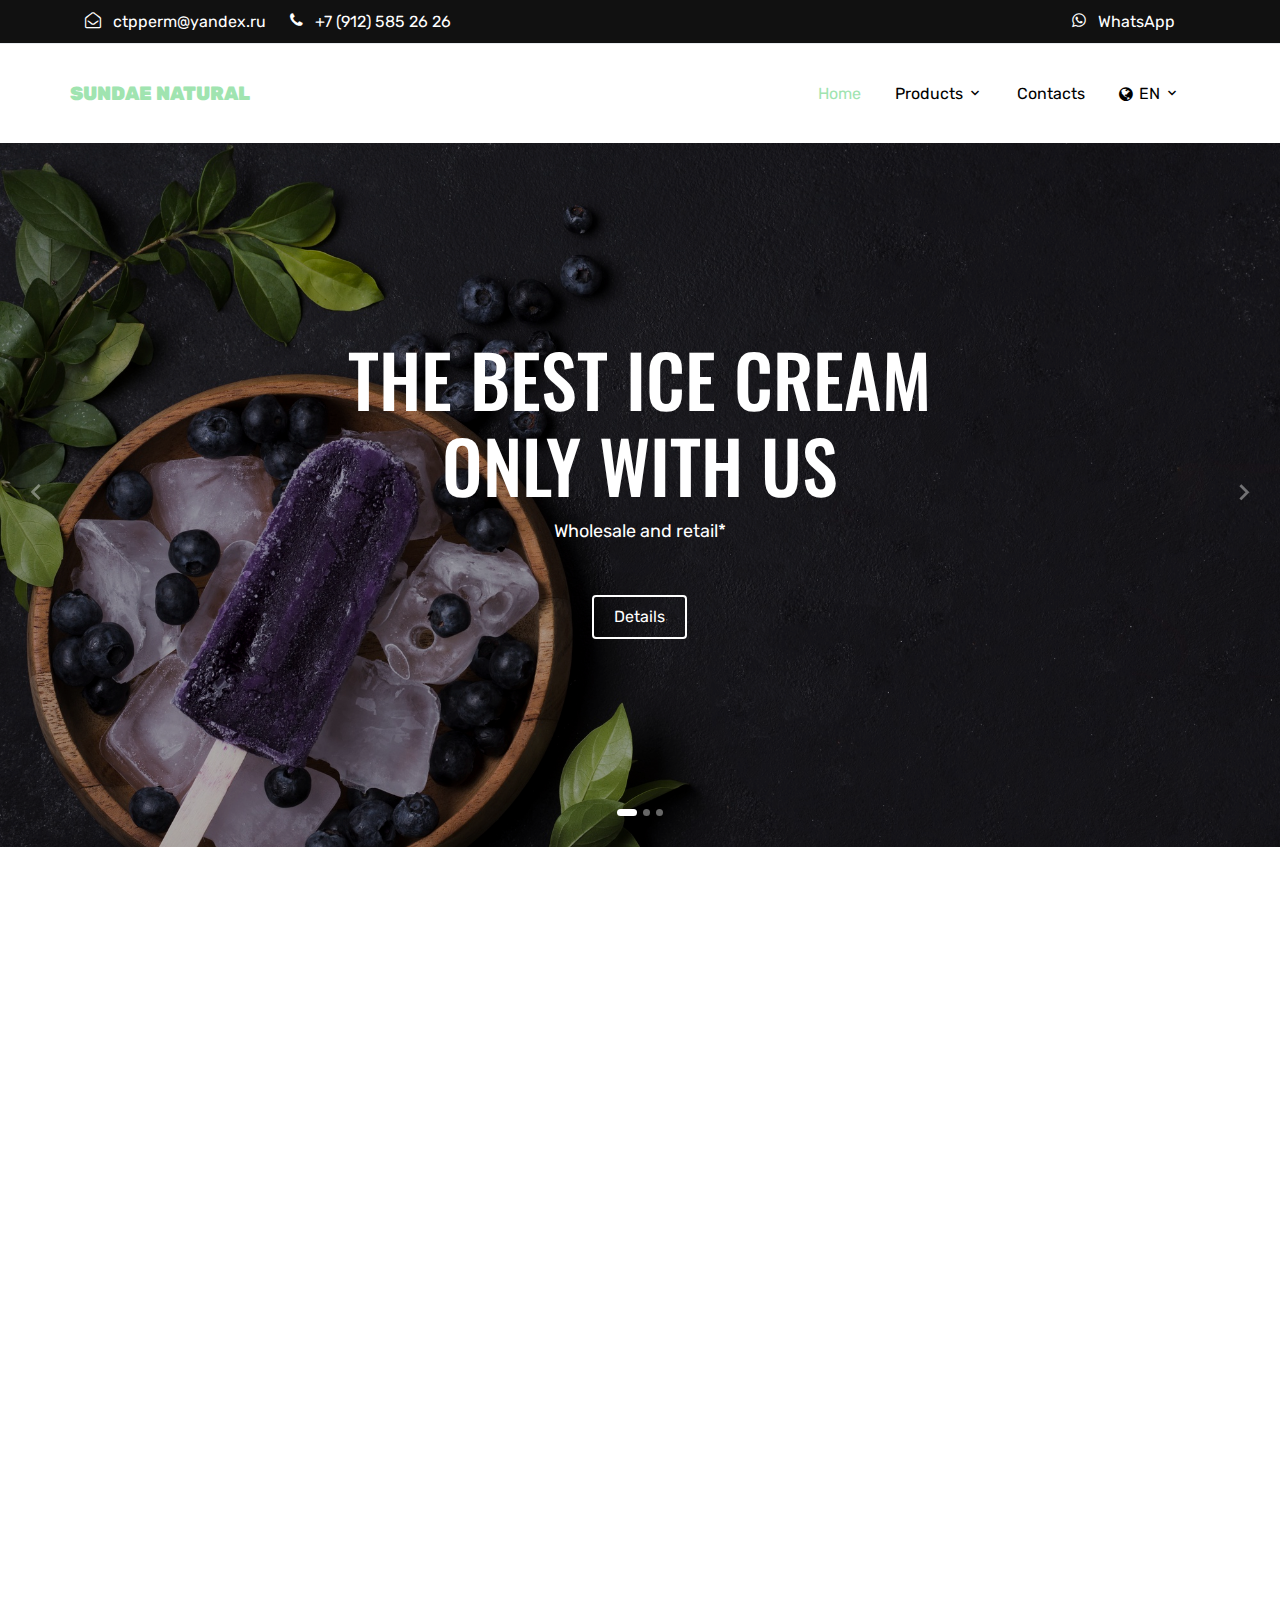
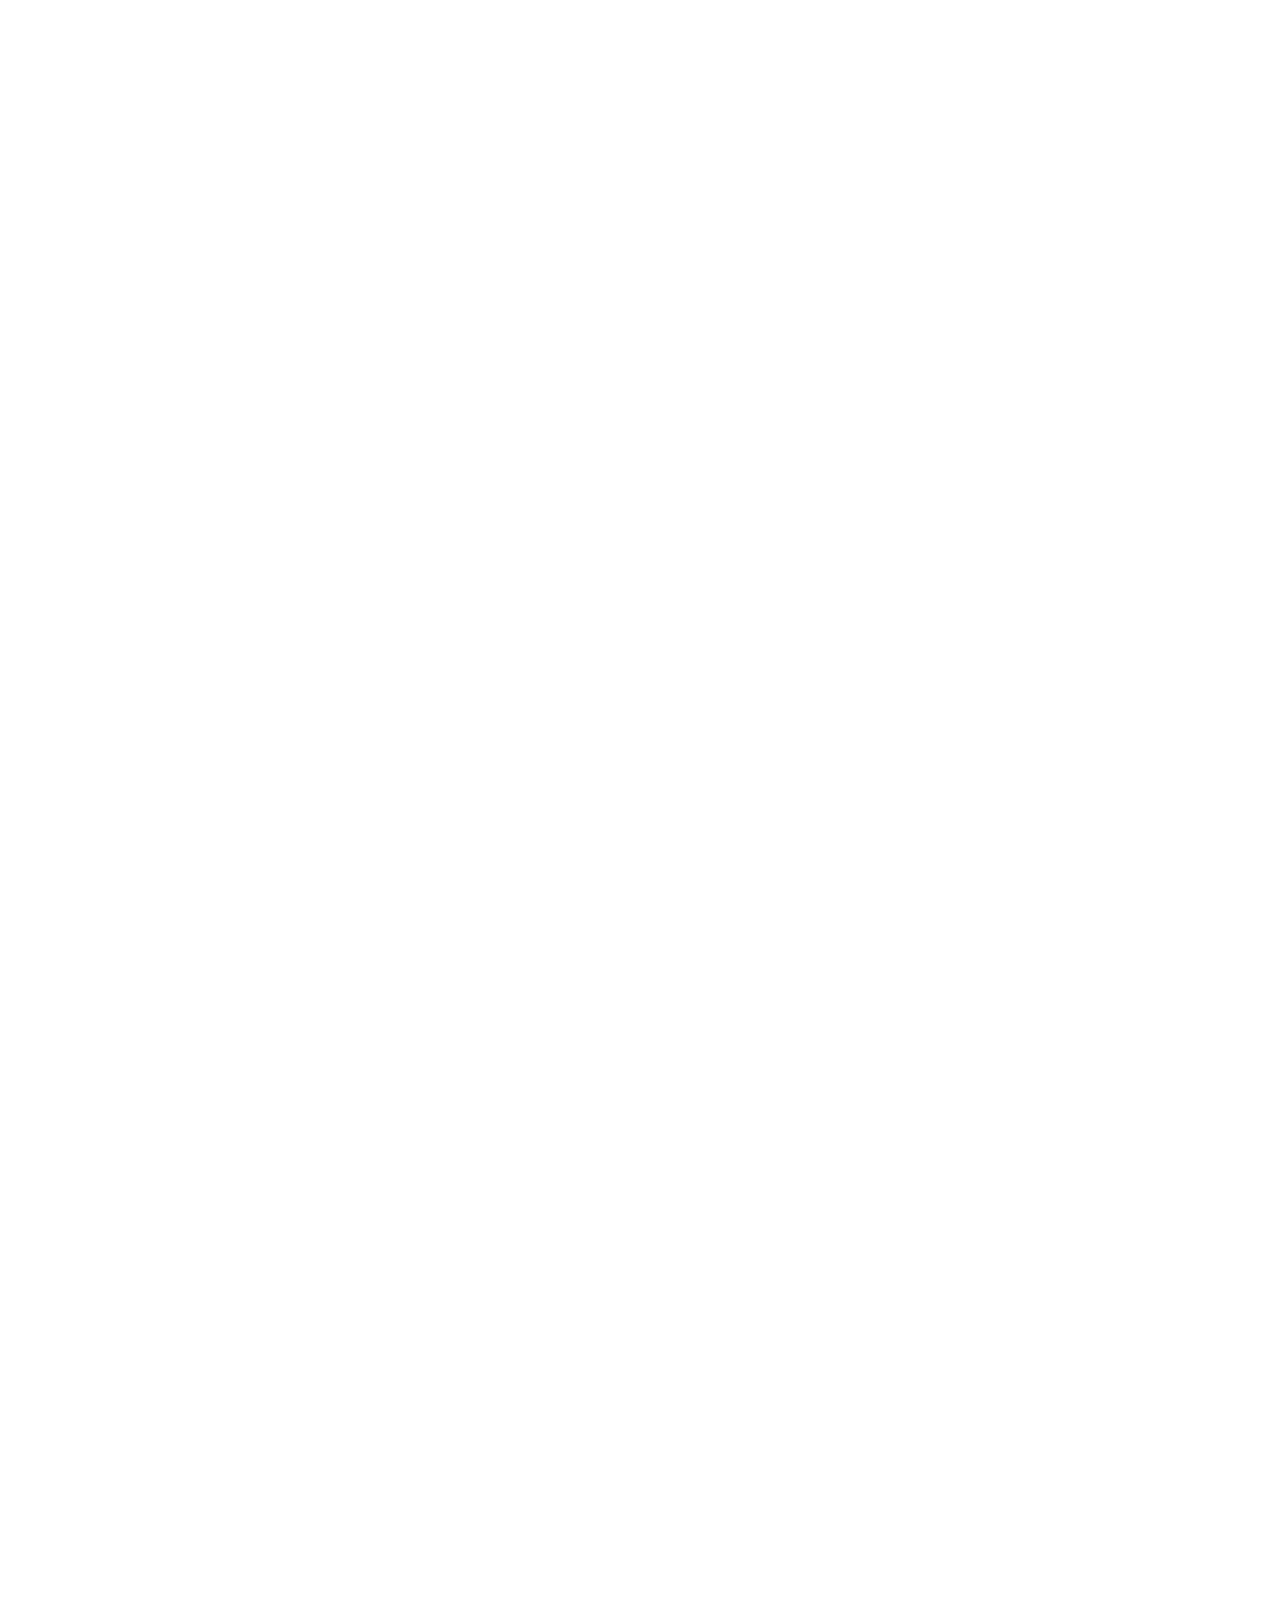
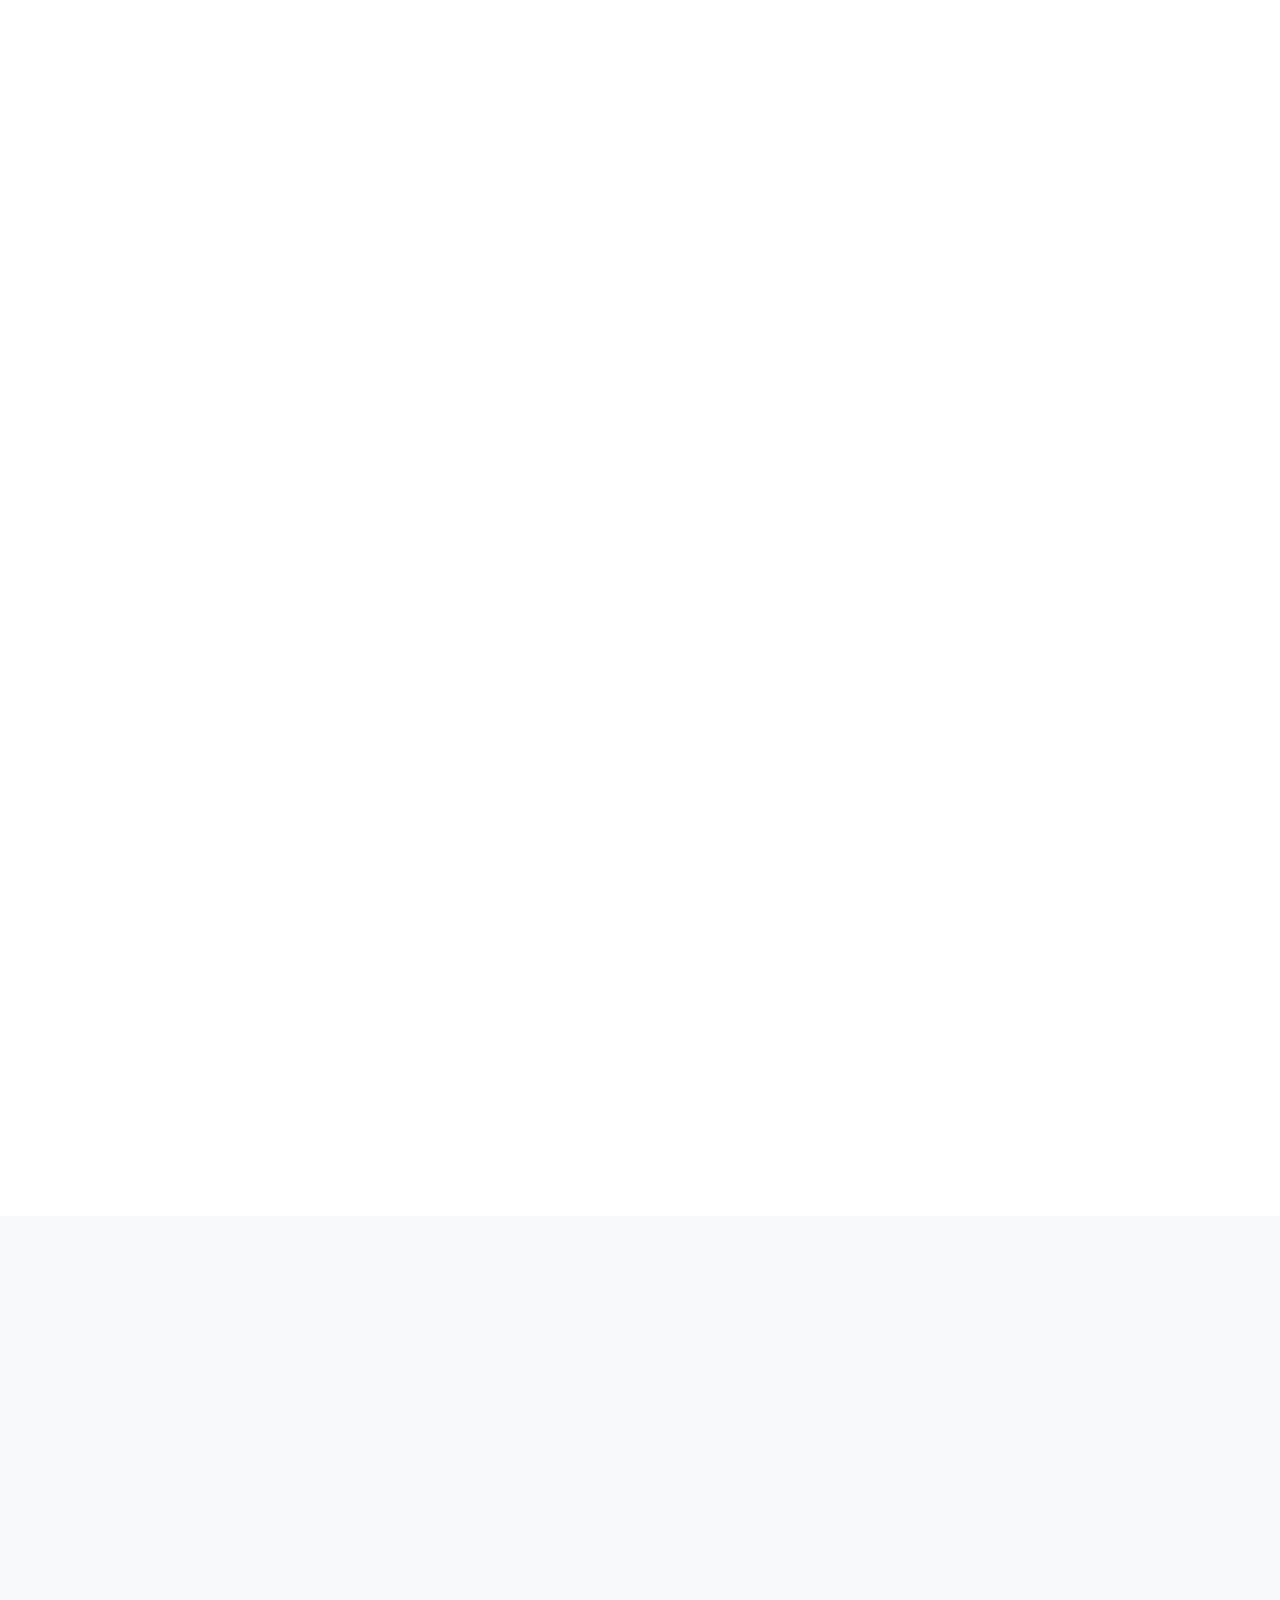
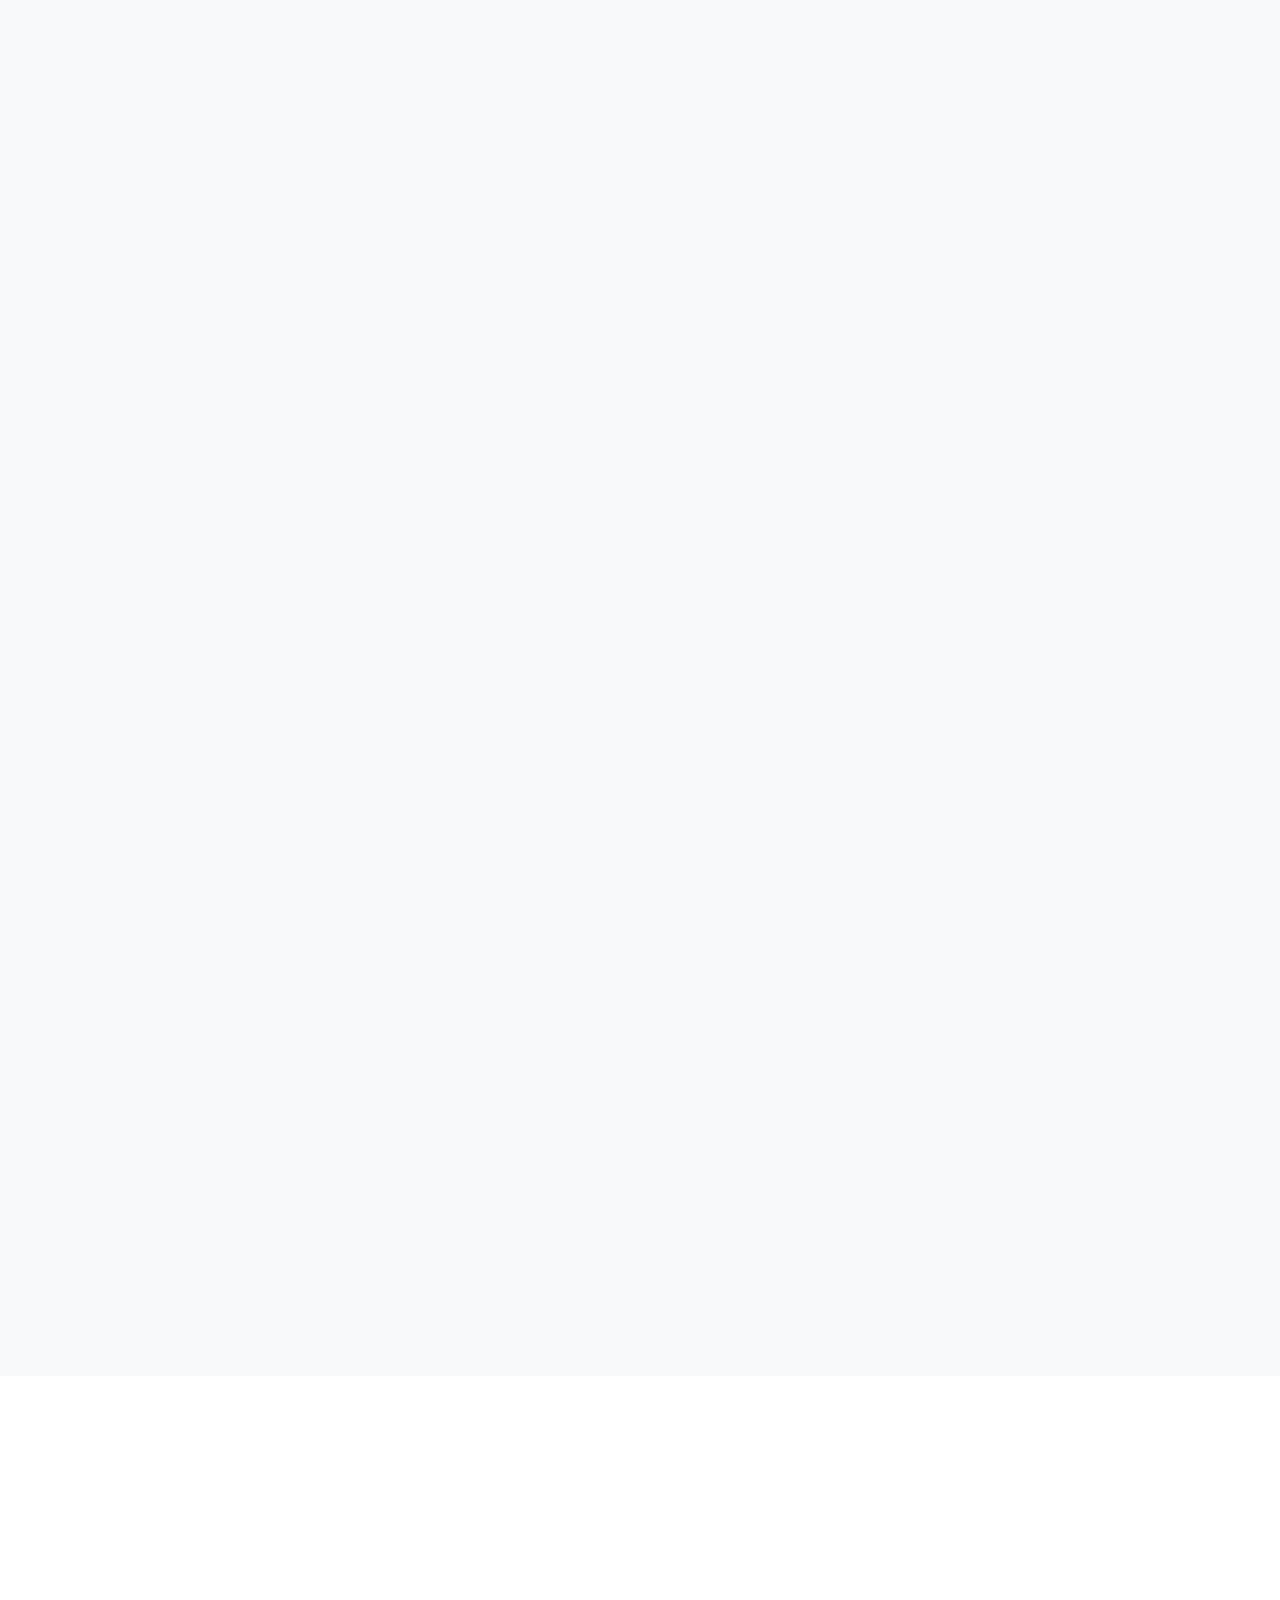
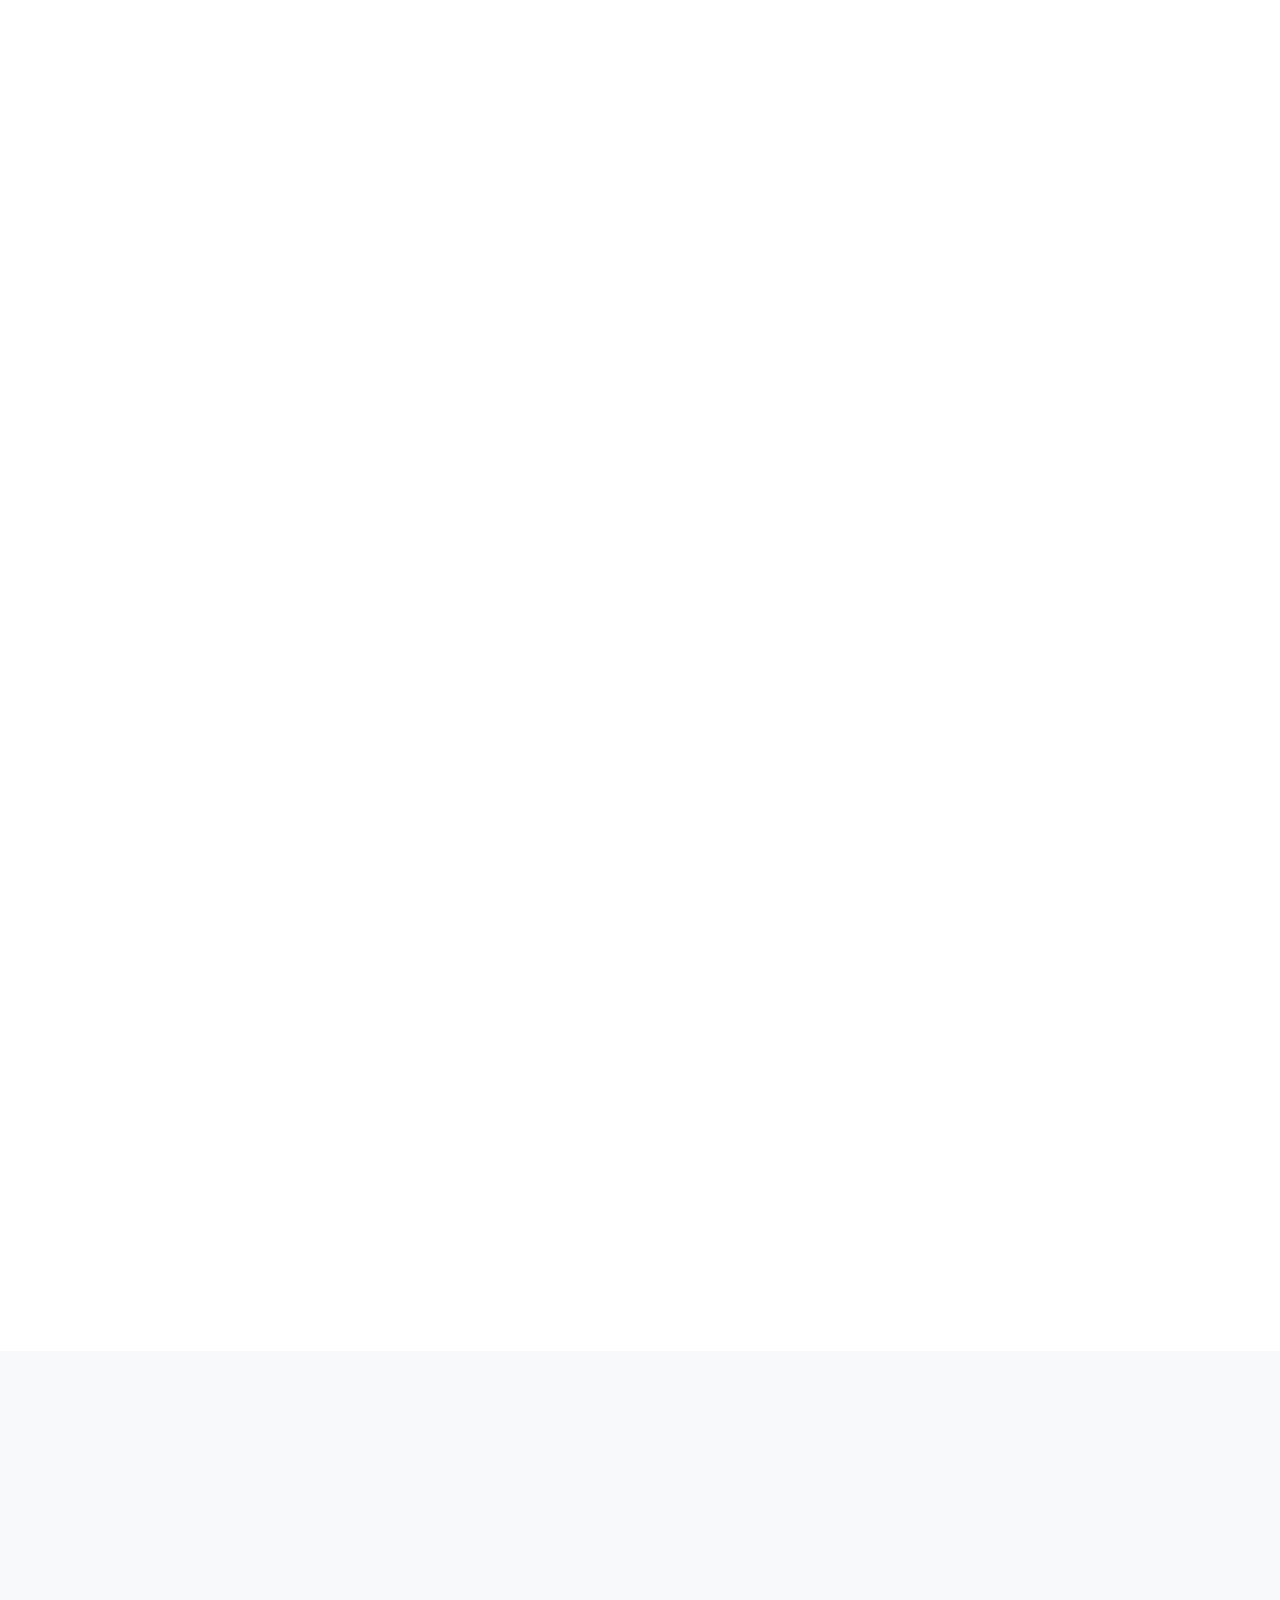
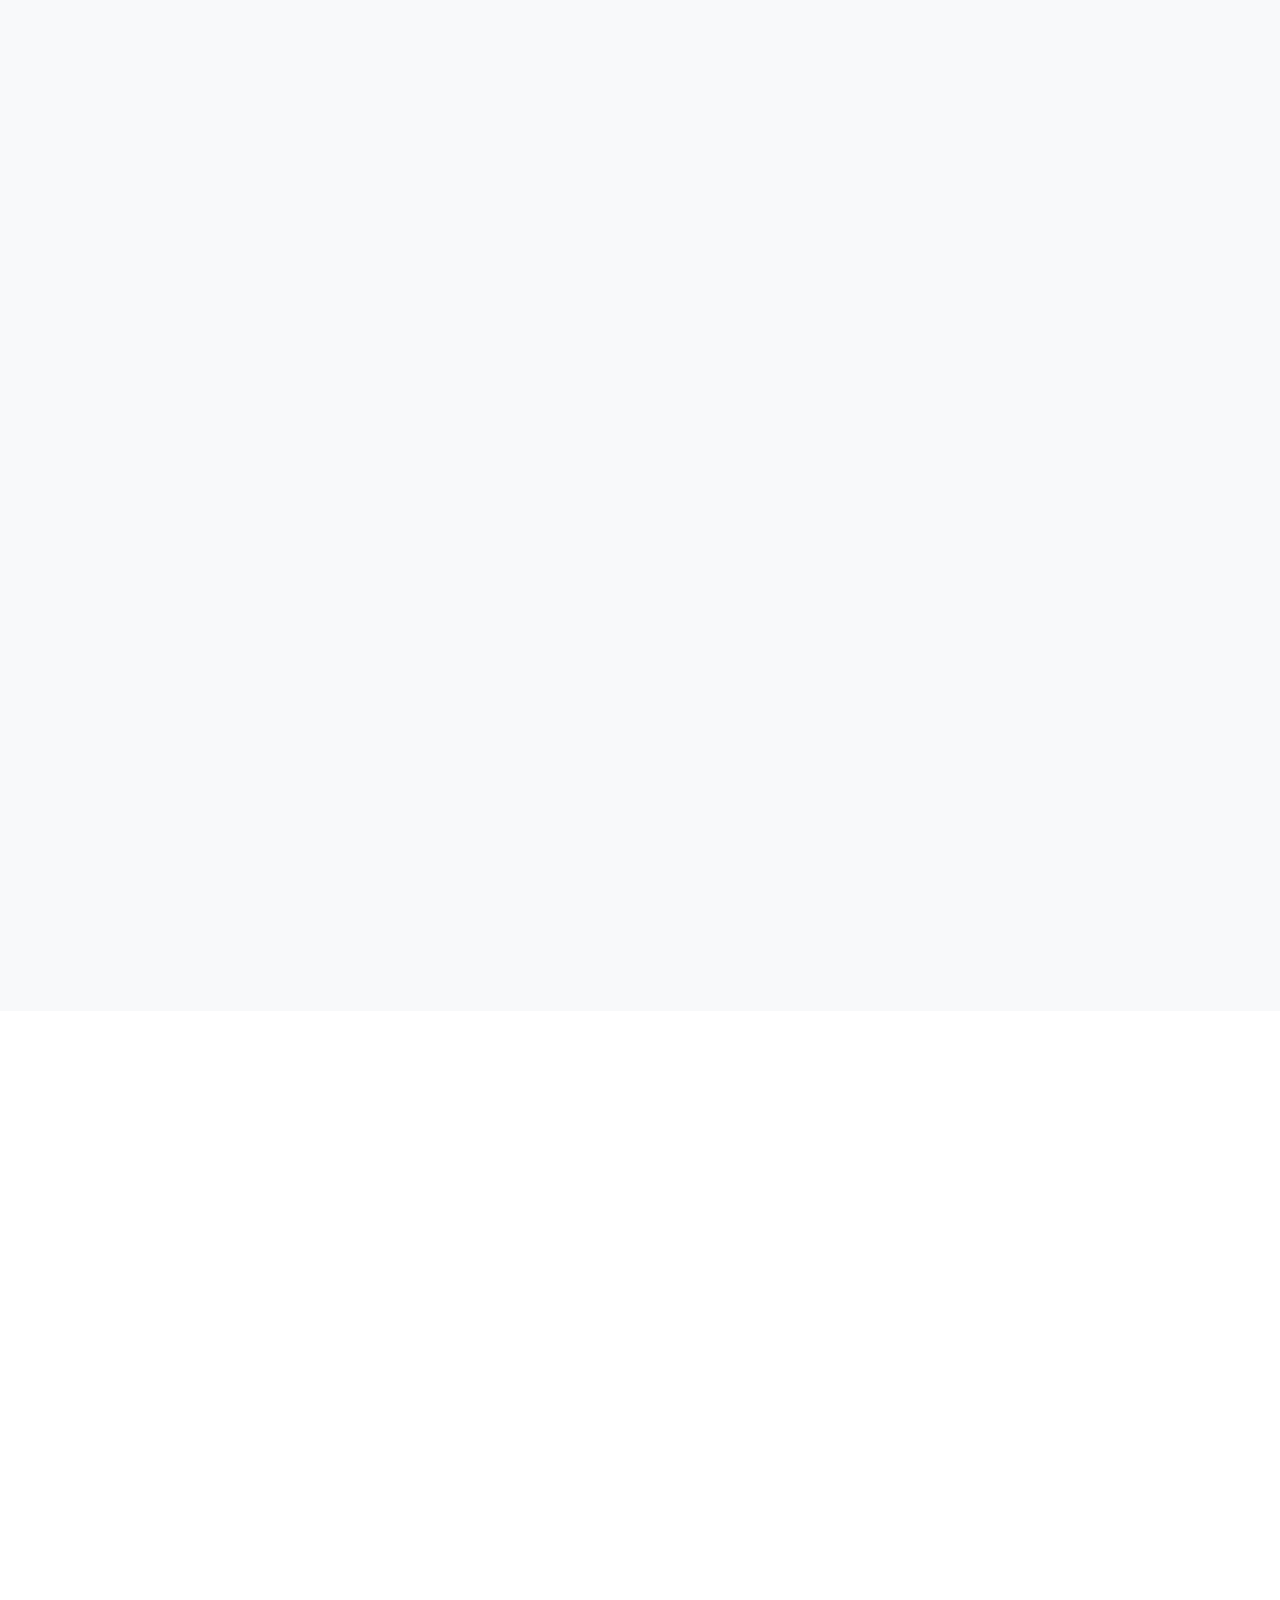
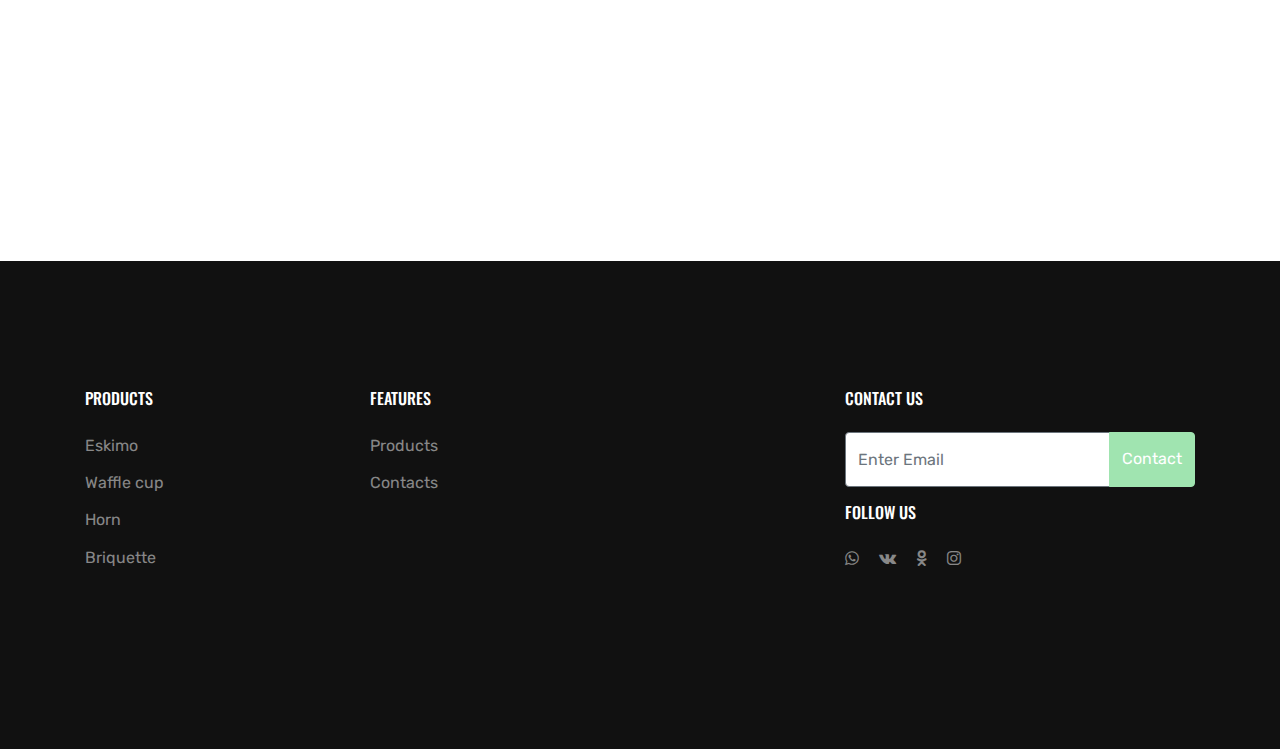
==== commit 3e8e84a0: "10" ====
--- a/index1.html
+++ b/index1.html
@@ -39,15 +39,17 @@
         <div class="container">
             <div class="row">
                 <div class="col-12">
-                    <a href="#" class="text-white"><span class="mr-2 text-white icon-envelope-open-o"></span> <span
+                    <a href="mailto:ctpperm@yandex.ru" class="text-white"><span
+                            class="mr-2 text-white icon-envelope-open-o"></span> <span
                             class="d-none d-md-inline-block">ctpperm@yandex.ru</span></a>
                     <span class="mx-md-2 d-inline-block"></span>
-                    <a href="#" class="text-white"><span class="mr-2 text-white icon-phone"></span> <span
+                    <a href="tel:+79125852626" class="text-white"><span class="mr-2 text-white icon-phone"></span> <span
                             class="d-none d-md-inline-block">+7 (912) 585 26 26</span></a>
 
                     <div class="float-right">
 
-                        <a href="https://wa.me/79125852626" class="text-white"><span class="mr-2 text-white icon-whatsapp"></span> <span
+                        <a href="https://wa.me/79125852626" class="text-white"><span
+                                class="mr-2 text-white icon-whatsapp"></span> <span
                                 class="d-none d-md-inline-block">WhatsApp</span></a>
                         <span class="mx-md-2 d-inline-block"></span>
                     </div>
@@ -89,9 +91,10 @@
                             <!--                            <li><a href="#manufacture-section" class="nav-link">Производство</a></li>-->
                             <li><a href="#contacts-section" class="nav-link">Contacts</a></li>
                             <li class="has-children">
-                                <a href="#" class="nav-link" style="padding-left: 20px"><span class="icon-globe" id="lang-icon"></span> EN</a>
+                                <a href="#" class="nav-link" style="padding-left: 20px"><span class="icon-globe"
+                                                                                              id="lang-icon"></span> EN</a>
                                 <ul class="dropdown arrow-top">
-                                    <li><a href="http://sundae-natural.ru/" class="nav-link">RU</a></li>
+                                    <li><a href="http://xn--e1aabxdeeadbalf0b.xn--p1ai/" class="nav-link">RU</a></li>
                                 </ul>
                             </li>
                         </ul>
@@ -131,2025 +134,2249 @@
                 <div class="row align-items-center justify-content-center text-center">
                     <div class="col-md-12 col-lg-8">
                         <h1 data-aos="fade-up" data-aos-delay="">New on the site</h1>
-                        <p class="mb-5" data-aos="fade-up" data-aos-delay="100">New extraordinary flavors of popsicles in assortment</p>
+                        <p class="mb-5" data-aos="fade-up" data-aos-delay="100">New extraordinary flavors of popsicles
+                            in assortment</p>
                         <p data-aos="fade-up" data-aos-delay="200">
-                            <a href="#eskimo-ice" class="btn btn-outline-white border-w-2 btn-md smoothscroll">Details</a>
+                            <a href="#eskimo-ice"
+                               class="btn btn-outline-white border-w-2 btn-md smoothscroll">Details</a>
                         </p>
                     </div>
                 </div>
             </div>
 
         </div>
-        <!--        <div class="site-section-cover overlay img-bg-section"-->
-        <!--             style="background-image: url('images/slider3.jpg'); ">-->
-        <!--            <div class="container">-->
-        <!--                <div class="row align-items-center justify-content-center text-center">-->
-        <!--                    <div class="col-md-12 col-lg-8">-->
-        <!--                        <h1 data-aos="fade-up" data-aos-delay="">New Generation of Mining</h1>-->
-        <!--                        <p class="mb-5" data-aos="fade-up" data-aos-delay="100">Lorem ipsum dolor sit amet, consectetur-->
-        <!--                            adipisicing elit. Est odit dolorum voluptates!</p>-->
-        <!--                        <p data-aos="fade-up" data-aos-delay="200"><a href="#"-->
-        <!--                                                                      class="btn btn-outline-white border-w-2 btn-md">Get-->
-        <!--                            in touch</a></p>-->
+        <div class="site-section-cover overlay img-bg-section"
+             style="background-image: url('images/slider3.jpg'); ">
+            <div class="container">
+                <div class="row align-items-center justify-content-center text-center">
+                    <div class="col-md-12 col-lg-8">
+                        <h1 data-aos="fade-up" data-aos-delay="">Order in bulk right now</h1>
+                        <p class="mb-5" data-aos="fade-up" data-aos-delay="100">Fill out the form and we will contact
+                            you</p>
+                        <p data-aos="fade-up" data-aos-delay="200">
+                            <a href="#" class="btn btn-outline-white border-w-2 btn-md" data-toggle="modal"
+                               data-target="#contact-modal">Fill</a>
+                        </p>
+                    </div>
+                </div>
+            </div>
+        </div>
+
+            <!--        </div>-->
+            <!--        <div class="site-section-cover overlay img-bg-section"-->
+            <!--             style="background-image: url('images/slider4.png'); ">-->
+            <!--            <div class="container">-->
+            <!--                <div class="row align-items-center justify-content-center text-center">-->
+            <!--                    <div class="col-md-12 col-lg-8">-->
+            <!--                        <h1 data-aos="fade-up" data-aos-delay="">New Generation of Mining</h1>-->
+            <!--                        <p class="mb-5" data-aos="fade-up" data-aos-delay="100">Lorem ipsum dolor sit amet, consectetur-->
+            <!--                            adipisicing elit. Est odit dolorum voluptates!</p>-->
+            <!--                        <p data-aos="fade-up" data-aos-delay="200"><a href="#"-->
+            <!--                                                                      class="btn btn-outline-white border-w-2 btn-md">Get-->
+            <!--                            in touch</a></p>-->
+            <!--                    </div>-->
+            <!--                </div>-->
+            <!--            </div>-->
+
+            <!--        </div>-->
+
+
+        </div>
+
+        <!-- Модалка отправки сообщения -->
+        <div class="modal fade" id="contact-modal" tabindex="-1" role="dialog" aria-hidden="true">
+            <div class="modal-dialog modal-dialog-centered modal-lg" role="document">
+                <div class="modal-content">
+                    <div class="modal-header" style="border: 0">
+                        <h2 class="modal-title" style="font-size: 3em; color: #a0e4b0;">Send message</h2>
+                        <button type="button" class="close" data-dismiss="modal" aria-label="Close">
+                            <span aria-hidden="true">&times;</span>
+                        </button>
+                    </div>
+                    <div class="modal-body">
+                        <form action="mailSender.php" method="post" id="contact-form" role="form">
+                            <div class="form-group">
+                                <label for="inputName">Name:</label>
+                                <input type="text" class="form-control" id="inputName" name="name" placeholder="Name" required>
+                            </div>
+                            <div class="form-group">
+                                <label for="inputEmail">Email:</label>
+                                <input type="email" class="form-control" id="inputEmail" aria-describedby="emailHelp"
+                                       name="email" placeholder="Email" required>
+                            </div>
+                            <div class="form-group">
+                                <label for="inputTextarea">Message:</label>
+                                <textarea class="form-control" id="inputTextarea" name="message" rows="4"
+                                          style="min-height: 100px;" required></textarea>
+                            </div>
+                            <input type="submit" class="btn btn-primary submit" value="Send">
+                        </form>
+                    </div>
+                </div>
+            </div>
+        </div>
+
+        <div class="site-section" id="eskimo-section">
+            <div class="container">
+                <div class="row mb-5 justify-content-center">
+                    <div class="col-md-7 text-center">
+                        <div class="block-heading-2 aos-init aos-animate" data-aos="fade-up" data-aos-delay="">
+                            <h2>Eskimo</h2>
+                        </div>
+                    </div>
+                </div>
+                <div class="row">
+                    <div class="col-lg-7 mb-5 mb-lg-0 p-lg-5 align-self-center" data-aos="fade-right" data-aos-delay="">
+                        <img src="images/eskimo1.png" alt="" class="img-eskimo" data-toggle="modal"
+                             data-target="#eskimo1-modal">
+                    </div>
+                    <div class="col-lg-5 p-lg-5" data-aos="fade-right" data-aos-delay="">
+                        <h3 class="mb-3 text-black">Chestnut</h3>
+                        <p>Ice cream with vanilla flavor in creamy cocoa-containing popsicle glaze</p>
+                        <span class="d-block text-muted mb-3"><b>Weight:</b> 80 g</span>
+                        <p>
+                            <a href="#" class="btn btn-primary btn-md text-white" data-toggle="modal"
+                               data-target="#eskimo1-modal">View more</a>
+                        </p>
+                    </div>
+                </div>
+
+                <!-- Modal -->
+                <div class="modal fade" id="eskimo1-modal" tabindex="-1" role="dialog"
+                     aria-labelledby="exampleModalCenterTitle"
+                     aria-hidden="true">
+                    <div class="modal-dialog modal-dialog-centered modal-lg" role="document">
+                        <div class="modal-content">
+                            <div class="modal-header" style="border: 0">
+                                <h2 class="modal-title" style="font-size: 3em; color: #a0e4b0;">Chestnut</h2>
+                                <button type="button" class="close" data-dismiss="modal" aria-label="Close">
+                                    <span aria-hidden="true">&times;</span>
+                                </button>
+                            </div>
+                            <div class="modal-body">
+                                <div class="product-item__full-img">
+                                    <img src="images/eskimo1.png" alt="Chestnut" width="100%">
+                                </div>
+                                <div class="product-item__info">
+                                    <p>Ice cream with vanilla flavor in creamy cocoa-containing popsicle glaze</p>
+                                    <div class="product-item__full-composition">
+                                        <span class="d-block text-muted mb-3"><b>Compound:</b></span>
+                                        <p>Milk, fat glaze (butter, sugar, cocoa powder), butter, whole condensed milk
+                                            with sugar, drinking water, sugar, whole milk powder, skimmed milk powder,
+                                            emulsifier (mono- and diglycerides of fatty acids), stabilizers (gum carob,
+                                            guar gum, carrageenan), flavor food vanillin.</p>
+                                    </div>
+                                </div>
+                                <span class="d-block text-muted mb-3"><b>Weight:</b> 80 g</span>
+                                <span class="d-block text-muted mb-3"><b>Nutritional value 100 gr. product:</b></span>
+                                <table class="table table-striped">
+                                    <tbody>
+                                    <tr>
+                                        <td>Proteins, g</td>
+                                        <td>1.1</td>
+                                    </tr>
+                                    <tr>
+                                        <td>Fats, g</td>
+                                        <td>17.9</td>
+                                    </tr>
+                                    <tr>
+                                        <td>Carbohydrates, g</td>
+                                        <td>20.1</td>
+                                    </tr>
+                                    <tr>
+                                        <td>Including sucrose (not less than), g</td>
+                                        <td>14,6</td>
+                                    </tr>
+                                    <tr>
+                                        <td>Mass fraction of fat, %</td>
+                                        <td>15</td>
+                                    </tr>
+                                    <tr>
+                                        <td>The energy value</td>
+                                        <td>1280 kJ/310 kcal</td>
+                                    </tr>
+                                    </tbody>
+                                </table>
+                            </div>
+                        </div>
+                    </div>
+                </div>
+
+                <div class="row">
+                    <div class="col-12 col-lg-7 mb-5 mb-lg-0 p-lg-5 order-xl-last align-self-center"
+                         data-aos="fade-left"
+                         data-aos-delay="">
+                        <img src="images/eskimo3.png" alt="" class="img-eskimo" data-toggle="modal"
+                             data-target="#eskimo3-modal">
+                    </div>
+                    <div class="col-12 col-lg-5 p-lg-5" data-aos="fade-left" data-aos-delay="">
+                        <h3 class="mb-3 text-black">Suite</h3>
+                        <p>Creamy chocolate popsicle in creamy cocoa-containing glaze.</p>
+                        <span class="d-block text-muted mb-3"><b>Weight:</b> 80 g</span>
+                        <p>
+                            <a href="#" class="btn btn-primary btn-md text-white" data-toggle="modal"
+                               data-target="#eskimo3-modal">View more</a>
+                        </p>
+                    </div>
+                </div>
+
+                <!-- Modal -->
+                <div class="modal fade" id="eskimo3-modal" tabindex="-1" role="dialog"
+                     aria-labelledby="exampleModalCenterTitle"
+                     aria-hidden="true">
+                    <div class="modal-dialog modal-dialog-centered modal-lg" role="document">
+                        <div class="modal-content">
+                            <div class="modal-header" style="border: 0">
+                                <h2 class="modal-title" style="font-size: 3em; color: #a0e4b0;">Suite</h2>
+                                <button type="button" class="close" data-dismiss="modal" aria-label="Close">
+                                    <span aria-hidden="true">&times;</span>
+                                </button>
+                            </div>
+                            <div class="modal-body">
+                                <div class="product-item__full-img">
+                                    <img src="images/eskimo3.png" alt="Suite" width="100%">
+                                </div>
+                                <div class="product-item__info">
+                                    <p>Creamy chocolate popsicle in creamy cocoa-containing glaze.</p>
+                                    <div class="product-item__full-composition">
+                                        <span class="d-block text-muted mb-3"><b>Compound:</b></span>
+                                        <p>
+                                            Milk, drinking water, cocoa-containing creamy glaze (butter, sugar, cocoa
+                                            powder), whole condensed milk with sugar (normalized milk, sugar, lactose),
+                                            sugar, butter, whole milk powder, cocoa powder skimmed milk powder,
+                                            emulsifier (mono- and diglycerides of fatty acids), stabilizers (locust bean
+                                            gum, guar gum, carrageenan).</p>
+                                    </div>
+                                </div>
+                                <span class="d-block text-muted mb-3"><b>Weight:</b> 80 g</span>
+                                <span class="d-block text-muted mb-3"><b>Nutritional value 100 gr. product:</b></span>
+                                <table class="table table-striped">
+                                    <tbody>
+                                    <tr>
+                                        <td>Proteins, g</td>
+                                        <td>2.8</td>
+                                    </tr>
+                                    <tr>
+                                        <td>Fats, g</td>
+                                        <td>18.1</td>
+                                    </tr>
+                                    <tr>
+                                        <td>Carbohydrates, g</td>
+                                        <td>19.3</td>
+                                    </tr>
+                                    <tr>
+                                        <td>Including sucrose (not less than), g</td>
+                                        <td>14,6</td>
+                                    </tr>
+                                    <tr>
+                                        <td>Mass fraction of fat, %</td>
+                                        <td>8</td>
+                                    </tr>
+                                    <tr>
+                                        <td>The energy value</td>
+                                        <td>1050 kJ/250 kcal</td>
+                                    </tr>
+                                    </tbody>
+                                </table>
+                            </div>
+                        </div>
+                    </div>
+                </div>
+
+                <div class="row">
+                    <div class="col-lg-7 mb-5 mb-lg-0 p-lg-5 align-self-center" data-aos="fade-right" data-aos-delay="">
+                        <img src="images/eskimo4.png" alt="" class="img-eskimo" data-toggle="modal"
+                             data-target="#eskimo4-modal">
+                    </div>
+                    <div class="col-lg-5 p-lg-5" data-aos="fade-right" data-aos-delay="">
+                        <h3 class="mb-3 text-black">Capital</h3>
+                        <p>Creme brulee ice cream in popsicle fat glaze</p>
+                        <span class="d-block text-muted mb-3"><b>Weight:</b> 80 g</span>
+                        <p>
+                            <a href="#" class="btn btn-primary btn-md text-white" data-toggle="modal"
+                               data-target="#eskimo4-modal">View more</a>
+                        </p>
+                    </div>
+                </div>
+
+                <!-- Modal -->
+                <div class="modal fade" id="eskimo4-modal" tabindex="-1" role="dialog"
+                     aria-labelledby="exampleModalCenterTitle"
+                     aria-hidden="true">
+                    <div class="modal-dialog modal-dialog-centered modal-lg" role="document">
+                        <div class="modal-content">
+                            <div class="modal-header" style="border: 0">
+                                <h2 class="modal-title" style="font-size: 3em; color: #a0e4b0;">Capital</h2>
+                                <button type="button" class="close" data-dismiss="modal" aria-label="Close">
+                                    <span aria-hidden="true">&times;</span>
+                                </button>
+                            </div>
+                            <div class="modal-body">
+                                <div class="product-item__full-img">
+                                    <img src="images/eskimo4.png" alt="Capital" width="100%">
+                                </div>
+                                <div class="product-item__info">
+                                    <p>Creme brulee ice cream in popsicle fat glaze</p>
+                                    <div class="product-item__full-composition">
+                                        <span class="d-block text-muted mb-3"><b>Compound:</b></span>
+                                        <p>Cow's milk, fat glaze (butter from cow's milk, sugar, cocoa powder), butter
+                                            from cow's milk, whole condensed milk with sugar, drinking water, sugar,
+                                            powdered milk, emulsifier (mono- and diglycerides of fatty acids),
+                                            stabilizers (locust bean gum, guar gum, carrageenan).</p>
+                                    </div>
+                                </div>
+                                <span class="d-block text-muted mb-3"><b>Weight:</b> 80 g</span>
+                                <span class="d-block text-muted mb-3"><b>Nutritional value 100 gr. product:</b></span>
+                                <table class="table table-striped">
+                                    <tbody>
+                                    <tr>
+                                        <td>Proteins, g</td>
+                                        <td>3.1</td>
+                                    </tr>
+                                    <tr>
+                                        <td>Fats, g</td>
+                                        <td>23.9</td>
+                                    </tr>
+                                    <tr>
+                                        <td>Carbohydrates, g</td>
+                                        <td>20.1</td>
+                                    </tr>
+                                    <tr>
+                                        <td>Including sucrose (not less than), g</td>
+                                        <td>14,6</td>
+                                    </tr>
+                                    <tr>
+                                        <td>Mass fraction of fat, %</td>
+                                        <td>15</td>
+                                    </tr>
+                                    <tr>
+                                        <td>The energy value</td>
+                                        <td>1280 kJ/310 kcal</td>
+                                    </tr>
+                                    </tbody>
+                                </table>
+                            </div>
+                        </div>
+                    </div>
+                </div>
+
+            </div>
+        </div>
+        <div class="site-section" id="eskimo-ice" style="padding: 0">
+            <div class="container">
+                <div class="row">
+                    <div class="col-lg-6">
+                        <div class="row">
+                            <div class="col-lg-7 mb-5 mb-lg-0 p-lg-5 text-center" data-aos="fade-right"
+                                 data-aos-delay="">
+                                <img src="images/eskimo5.png" alt="" class="img-eskimo vertical-img" data-toggle="modal"
+                                     data-target="#eskimo5-modal">
+                            </div>
+                            <div class="col-lg-5 p-lg-5 align-self-center" data-aos="fade-right" data-aos-delay="">
+                                <h3 class="mb-3 text-black">
+                                    Fruit ice</h3>
+                                <p>Десерт замороженный плодово-ягодный.</p>
+                                <span class="d-block text-muted mb-3"><b>Weight:</b> 100 g</span>
+                                <p>
+                                    <a href="#" class="btn btn-primary btn-md text-white" data-toggle="modal"
+                                       data-target="#eskimo5-modal">View more</a>
+                                </p>
+                            </div>
+                        </div>
+                    </div>
+                    <div class="col-lg-6">
+                        <div class="row">
+                            <div class="col-lg-7 mb-5 mb-lg-0 p-lg-5 text-center" data-aos="fade-left"
+                                 data-aos-delay="">
+                                <img src="images/eskimo6.png" alt="" class="img-eskimo vertical-img" data-toggle="modal"
+                                     data-target="#eskimo6-modal">
+                            </div>
+                            <div class="col-lg-5 p-lg-5 align-self-center" data-aos="fade-left" data-aos-delay="">
+                                <h3 class="mb-3 text-black">Summer</h3>
+                                <p>Frozen fruit and berry dessert in creamy cocoa-containing popsicle glaze</p>
+                                <span class="d-block text-muted mb-3"><b>Weight:</b> 100 g</span>
+                                <p>
+                                    <a href="#" class="btn btn-primary btn-md text-white" data-toggle="modal"
+                                       data-target="#eskimo6-modal">View more</a>
+                                </p>
+                            </div>
+                        </div>
+                    </div>
+                </div>
+                <!-- Modal -->
+                <div class="modal fade" id="eskimo5-modal" tabindex="-1" role="dialog"
+                     aria-labelledby="exampleModalCenterTitle"
+                     aria-hidden="true">
+                    <div class="modal-dialog modal-dialog-centered modal-lg" role="document">
+                        <div class="modal-content">
+                            <div class="modal-header" style="border: 0">
+                                <h2 class="modal-title" style="font-size: 3em; color: #a0e4b0;">Fruit ice</h2>
+                                <button type="button" class="close" data-dismiss="modal" aria-label="Close">
+                                    <span aria-hidden="true">&times;</span>
+                                </button>
+                            </div>
+                            <div class="modal-body">
+                                <div class="product-item__full-img text-center">
+                                    <img src="images/eskimo5.png" alt="Fruit ice" width="30%">
+                                </div>
+                                <div class="product-item__info">
+                                    <p>Frozen fruit and berry dessert</p>
+                                    <div class="product-item__full-composition">
+                                        <span class="d-block text-muted mb-3"><b>Compound:</b></span>
+                                        <p>
+                                            Drinking water, sugar, semi-finished fruit and berry puree, acidity
+                                            regulator citric acid, stabilizers (locust bean gum, dextrose, guar gum,
+                                            carrageenan, dextrose).</p>
+                                    </div>
+                                </div>
+                                <span class="d-block text-muted mb-3"><b>Weight:</b> 100 g</span>
+                                <span class="d-block text-muted mb-3"><b>Nutritional value 100 gr. product:</b></span>
+                                <table class="table table-striped">
+                                    <tbody>
+                                    <tr>
+                                        <td>Proteins, g</td>
+                                        <td>0.3</td>
+                                    </tr>
+                                    <tr>
+                                        <td>Carbohydrates, g</td>
+                                        <td>26.6</td>
+                                    </tr>
+                                    <tr>
+                                        <td>Including sucrose (not less than), g</td>
+                                        <td>25</td>
+                                    </tr>
+                                    <tr>
+                                        <td>The energy value</td>
+                                        <td>460 kJ/110 kcal</td>
+                                    </tr>
+                                    </tbody>
+                                </table>
+                            </div>
+                        </div>
+                    </div>
+                </div>
+
+                <!-- Modal -->
+                <div class="modal fade" id="eskimo6-modal" tabindex="-1" role="dialog"
+                     aria-labelledby="exampleModalCenterTitle"
+                     aria-hidden="true">
+                    <div class="modal-dialog modal-dialog-centered modal-lg" role="document">
+                        <div class="modal-content">
+                            <div class="modal-header" style="border: 0">
+                                <h2 class="modal-title" style="font-size: 3em; color: #a0e4b0;">Summer</h2>
+                                <button type="button" class="close" data-dismiss="modal" aria-label="Close">
+                                    <span aria-hidden="true">&times;</span>
+                                </button>
+                            </div>
+                            <div class="modal-body">
+                                <div class="product-item__full-img text-center">
+                                    <img src="images/eskimo6.png" alt="summer" width="30%">
+                                </div>
+                                <div class="product-item__info">
+                                    <p>Frozen fruit and berry dessert in creamy cocoa-containing popsicle glaze</p>
+                                    <div class="product-item__full-composition">
+                                        <span class="d-block text-muted mb-3"><b>Compound:</b></span>
+                                        <p>Drinking water, cherry puree, sugar, fat glaze (butter from cow's milk,
+                                            sugar, cocoa powder), stabilizers (locust bean gum, guar gum, carrageenan,
+                                            sodium alginate), acidity regulator citric acid.</p>
+                                    </div>
+                                </div>
+                                <span class="d-block text-muted mb-3"><b>Weight:</b> 100 g</span>
+                                <span class="d-block text-muted mb-3"><b>Nutritional value 100 gr. product:</b></span>
+                                <table class="table table-striped">
+                                    <tbody>
+                                    <tr>
+                                        <td>Proteins, g</td>
+                                        <td>0.3</td>
+                                    </tr>
+                                    <tr>
+                                        <td>Carbohydrates, g</td>
+                                        <td>26.6</td>
+                                    </tr>
+                                    <tr>
+                                        <td>Including sucrose (not less than), g</td>
+                                        <td>25</td>
+                                    </tr>
+                                    <tr>
+                                        <td>The energy value</td>
+                                        <td>460 kJ/110 kcal</td>
+                                    </tr>
+                                    </tbody>
+                                </table>
+                            </div>
+                        </div>
+                    </div>
+                </div>
+
+
+                <div class="row">
+                    <div class="col-lg-7 mb-5 mb-lg-0 p-lg-5 order-xl-last align-self-center" data-aos="fade-right"
+                         data-aos-delay="">
+                        <img src="images/eskimo-ice1.png" alt="" class="img-eskimo" data-toggle="modal"
+                             data-target="#eskimo-ice1-modal">
+                    </div>
+                    <div class="col-lg-5 p-lg-5" data-aos="fade-right" data-aos-delay="">
+                        <h3 class="mb-3 text-black">Apple ice</h3>
+                        <p>Frozen fruit and berry dessert with apple flavor.</p>
+                        <span class="d-block text-muted mb-3"><b>Weight:</b> 100 g</span>
+                        <p>
+                            <a href="#" class="btn btn-primary btn-md text-white" data-toggle="modal"
+                               data-target="#eskimo-ice1-modal">View more</a>
+                        </p>
+                    </div>
+                </div>
+                <!-- Modal -->
+                <div class="modal fade" id="eskimo-ice1-modal" tabindex="-1" role="dialog"
+                     aria-labelledby="exampleModalCenterTitle"
+                     aria-hidden="true">
+                    <div class="modal-dialog modal-dialog-centered modal-lg" role="document">
+                        <div class="modal-content">
+                            <div class="modal-header" style="border: 0">
+                                <h2 class="modal-title" style="font-size: 3em; color: #a0e4b0;">Apple ice</h2>
+                                <button type="button" class="close" data-dismiss="modal" aria-label="Close">
+                                    <span aria-hidden="true">&times;</span>
+                                </button>
+                            </div>
+                            <div class="modal-body">
+                                <div class="product-item__full-img">
+                                    <img src="images/eskimo-ice1.png" alt="apple ice" width="100%">
+                                </div>
+                                <div class="product-item__info">
+                                    <p>Frozen fruit and berry dessert with apple flavor</p>
+                                    <div class="product-item__full-composition">
+                                        <span class="d-block text-muted mb-3"><b>Compound:</b></span>
+                                        <p>drinking water, sugar, puree - a semi-finished product from apples, acidity
+                                            regulator - citric acid, complex food additive Food dye Copper complex of
+                                            chlorophyllin, natural flavor "Apple", complex food additive (stabilizers -
+                                            guar gum, locust bean gum, carrageenan, glucose)
+                                        </p>
+                                    </div>
+                                </div>
+                                <span class="d-block text-muted mb-3"><b>Weight:</b> 100 g</span>
+                                <span class="d-block text-muted mb-3"><b>Nutritional value 100 gr. product:</b></span>
+                                <table class="table table-striped">
+                                    <tbody>
+                                    <tr>
+                                        <td>Proteins, g</td>
+                                        <td>0.1</td>
+                                    </tr>
+                                    <tr>
+                                        <td>Carbohydrates, g</td>
+                                        <td>26.6</td>
+                                    </tr>
+                                    <tr>
+                                        <td>Including sucrose (not less than), g</td>
+                                        <td>25</td>
+                                    </tr>
+                                    <tr>
+                                        <td>The energy value</td>
+                                        <td>443 kJ/104 kcal</td>
+                                    </tr>
+                                    </tbody>
+                                </table>
+                            </div>
+                        </div>
+                    </div>
+                </div>
+
+
+                <div class="row">
+                    <div class="col-lg-7 mb-5 mb-lg-0 p-lg-5 align-self-center" data-aos="fade-left" data-aos-delay="">
+                        <img src="images/eskimo-ice2.png" alt="" class="img-eskimo" data-toggle="modal"
+                             data-target="#eskimo-ice2-modal">
+                    </div>
+                    <div class="col-lg-5 p-lg-5" data-aos="fade-left" data-aos-delay="">
+                        <h3 class="mb-3 text-black">Cherry-ice</h3>
+                        <p>Frozen fruit and berry dessert with cherry flavor.</p>
+                        <span class="d-block text-muted mb-3"><b>Weight:</b> 100 g</span>
+                        <p>
+                            <a href="#" class="btn btn-primary btn-md text-white" data-toggle="modal"
+                               data-target="#eskimo-ice2-modal">View more</a>
+                        </p>
+                    </div>
+                </div>
+                <!-- Modal -->
+                <div class="modal fade" id="eskimo-ice2-modal" tabindex="-1" role="dialog"
+                     aria-labelledby="exampleModalCenterTitle"
+                     aria-hidden="true">
+                    <div class="modal-dialog modal-dialog-centered modal-lg" role="document">
+                        <div class="modal-content">
+                            <div class="modal-header" style="border: 0">
+                                <h2 class="modal-title" style="font-size: 3em; color: #a0e4b0;">Cherry-ice</h2>
+                                <button type="button" class="close" data-dismiss="modal" aria-label="Close">
+                                    <span aria-hidden="true">&times;</span>
+                                </button>
+                            </div>
+                            <div class="modal-body">
+                                <div class="product-item__full-img">
+                                    <img src="images/eskimo-ice2.png" alt="Cherry-ice" width="100%">
+                                </div>
+                                <div class="product-item__info">
+                                    <p>Frozen fruit and berry dessert with cherry flavor.</p>
+                                    <div class="product-item__full-composition">
+                                        <span class="d-block text-muted mb-3"><b>Compound:</b></span>
+                                        <p>
+                                            Drinking water, granulated sugar, apple puree, acidity regulator-citric
+                                            acid, stabilizers (locust bean gum, dextrose, guar gum, carrageenan, sodium
+                                            alginate), food coloring Carmine, natural cherry flavor.</p>
+                                    </div>
+                                </div>
+                                <span class="d-block text-muted mb-3"><b>Weight:</b> 100 g</span>
+                                <span class="d-block text-muted mb-3"><b>Nutritional value 100 gr. product:</b></span>
+                                <table class="table table-striped">
+                                    <tbody>
+                                    <tr>
+                                        <td>Proteins, g</td>
+                                        <td>0.1</td>
+                                    </tr>
+                                    <tr>
+                                        <td>Carbohydrates, g</td>
+                                        <td>26.6</td>
+                                    </tr>
+                                    <tr>
+                                        <td>Including sucrose (not less than), g</td>
+                                        <td>25</td>
+                                    </tr>
+                                    <tr>
+                                        <td>The energy value</td>
+                                        <td>460 kJ/110 kcal</td>
+                                    </tr>
+                                    </tbody>
+                                </table>
+                            </div>
+                        </div>
+                    </div>
+                </div>
+
+
+                <div class="row">
+                    <div class="col-lg-7 mb-5 mb-lg-0 p-lg-5 order-xl-last align-self-center" data-aos="fade-right"
+                         data-aos-delay="">
+                        <img src="images/eskimo-ice3.png" alt="" class="img-eskimo" data-toggle="modal"
+                             data-target="#eskimo-ice3-modal">
+                    </div>
+                    <div class="col-lg-5 p-lg-5" data-aos="fade-right" data-aos-delay="">
+                        <h3 class="mb-3 text-black">Mango ice</h3>
+                        <p>Frozen fruit and berry dessert with mango flavor</p>
+                        <span class="d-block text-muted mb-3"><b>Weight:</b> 100 g</span>
+                        <p>
+                            <a href="#" class="btn btn-primary btn-md text-white" data-toggle="modal"
+                               data-target="#eskimo-ice3-modal">View more</a>
+                        </p>
+                    </div>
+                </div>
+                <!-- Modal -->
+                <div class="modal fade" id="eskimo-ice3-modal" tabindex="-1" role="dialog"
+                     aria-labelledby="exampleModalCenterTitle"
+                     aria-hidden="true">
+                    <div class="modal-dialog modal-dialog-centered modal-lg" role="document">
+                        <div class="modal-content">
+                            <div class="modal-header" style="border: 0">
+                                <h2 class="modal-title" style="font-size: 3em; color: #a0e4b0;">Mango ice</h2>
+                                <button type="button" class="close" data-dismiss="modal" aria-label="Close">
+                                    <span aria-hidden="true">&times;</span>
+                                </button>
+                            </div>
+                            <div class="modal-body">
+                                <div class="product-item__full-img">
+                                    <img src="images/eskimo-ice3.png" alt="Mango ice" width="100%">
+                                </div>
+                                <div class="product-item__info">
+                                    <p>Frozen fruit and berry dessert with mango flavor</p>
+                                    <div class="product-item__full-composition">
+                                        <span class="d-block text-muted mb-3"><b>Compound:</b></span>
+                                        <p>Drinking water, granulated sugar, apple puree, acidity regulator-citric acid,
+                                            stabilizers (locust bean gum, guar gum, carrageenan, dextrose), food
+                                            coloring Curcumin, natural Mango flavor.</p>
+                                    </div>
+                                </div>
+                                <span class="d-block text-muted mb-3"><b>Weight:</b> 100 g</span>
+                                <span class="d-block text-muted mb-3"><b>Nutritional value 100 gr. product:</b></span>
+                                <table class="table table-striped">
+                                    <tbody>
+                                    <tr>
+                                        <td>Proteins, g</td>
+                                        <td>0.3</td>
+                                    </tr>
+                                    <tr>
+                                        <td>Carbohydrates, g</td>
+                                        <td>26.6</td>
+                                    </tr>
+                                    <tr>
+                                        <td>Including sucrose (not less than), g</td>
+                                        <td>25</td>
+                                    </tr>
+                                    <tr>
+                                        <td>The energy value</td>
+                                        <td>460 kJ/110 kcal</td>
+                                    </tr>
+                                    </tbody>
+                                </table>
+                            </div>
+                        </div>
+                    </div>
+                </div>
+
+            </div>
+        </div>
+
+        <div class="site-section " id="eskimo-section2">
+            <div class="container">
+                <div class="row">
+                    <div class="col-lg-4">
+                        <div class="row">
+                            <div class="col-lg-6 mb-5 mb-lg-0 text-center" data-aos="fade-right" data-aos-delay="">
+                                <img src="images/eskimo7.png" alt="" class="img-eskimo vertical-img" data-toggle="modal"
+                                     data-target="#eskimo7-modal">
+                            </div>
+                            <div class="col-lg-6 align-self-center" data-aos="fade-left" data-aos-delay="">
+                                <h3 class="mb-3 text-black">Ice cream with vanilla flavor</h3>
+                                <p>Ice cream ice cream with vanilla flavor.</p>
+                                <span class="d-block text-muted mb-3"><b>Weight:</b> 80 g</span>
+                                <p>
+                                    <a href="#" class="btn btn-primary btn-md text-white" data-toggle="modal"
+                                       data-target="#eskimo7-modal">View more</a>
+                                </p>
+                            </div>
+                        </div>
+                    </div>
+                    <div class="col-lg-4">
+                        <div class="row">
+                            <div class="col-lg-6 mb-5 mb-lg-0 text-center" data-aos="fade-right" data-aos-delay="">
+                                <img src="images/eskimo8.png" alt="" class="img-eskimo vertical-img" data-toggle="modal"
+                                     data-target="#eskimo8-modal">
+                            </div>
+                            <div class="col-lg-6 align-self-center" data-aos="fade-left" data-aos-delay="">
+                                <h3 class="mb-3 text-black">Chocolate ice cream</h3>
+                                <p>Ice cream chocolate ice cream</p>
+                                <span class="d-block text-muted mb-3"><b>Weight:</b> 80 g</span>
+                                <p>
+                                    <a href="#" class="btn btn-primary btn-md text-white" data-toggle="modal"
+                                       data-target="#eskimo8-modal">View more</a>
+                                </p>
+                            </div>
+                        </div>
+                    </div>
+                    <div class="col-lg-4">
+                        <div class="row">
+                            <div class="col-lg-6 mb-5 mb-lg-0 text-center" data-aos="fade-right" data-aos-delay="">
+                                <img src="images/eskimo9.png" alt="" class="img-eskimo vertical-img" data-toggle="modal"
+                                     data-target="#eskimo9-modal">
+                            </div>
+                            <div class="col-lg-6 align-self-center" data-aos="fade-left" data-aos-delay="">
+                                <h3 class="mb-3 text-black">Creme brulee ice cream</h3>
+                                <p>Ice cream plombir creme brulee</p>
+                                <span class="d-block text-muted mb-3"><b>Weight:</b> 80 g</span>
+                                <p>
+                                    <a href="#" class="btn btn-primary btn-md text-white" data-toggle="modal"
+                                       data-target="#eskimo9-modal">View more</a>
+                                </p>
+                            </div>
+                        </div>
+                    </div>
+                </div>
+
+                <!-- Modal -->
+                <div class="modal fade" id="eskimo7-modal" tabindex="-1" role="dialog"
+                     aria-labelledby="exampleModalCenterTitle"
+                     aria-hidden="true">
+                    <div class="modal-dialog modal-dialog-centered modal-lg" role="document">
+                        <div class="modal-content">
+                            <div class="modal-header" style="border: 0">
+                                <h2 class="modal-title" style="font-size: 3em; color: #a0e4b0;">Ice cream with vanilla
+                                    flavor</h2>
+                                <button type="button" class="close" data-dismiss="modal" aria-label="Close">
+                                    <span aria-hidden="true">&times;</span>
+                                </button>
+                            </div>
+                            <div class="modal-body">
+                                <div class="product-item__full-img text-center">
+                                    <img src="images/eskimo7.png" alt="Ice cream with vanilla flavor" width="30%">
+                                </div>
+                                <div class="product-item__info">
+                                    <p>Ice cream ice cream with vanilla flavor.</p>
+                                    <div class="product-item__full-composition">
+                                        <span class="d-block text-muted mb-3"><b>Compound:</b></span>
+                                        <p>Cow's milk, cow's milk butter, sweetened condensed whole milk, sugar,
+                                            drinking water, partially skimmed milk powder, skimmed milk powder,
+                                            emulsifier (mono- and diglycerides of fatty acids), stabilizers (locust bean
+                                            gum, guar gum, carrageenan) , flavor food vanillin.
+                                        </p>
+                                    </div>
+                                </div>
+                                <span class="d-block text-muted mb-3"><b>Weight:</b> 80 g</span>
+                                <span class="d-block text-muted mb-3"><b>Nutritional value 100 gr. product:</b></span>
+                                <table class="table table-striped">
+                                    <tbody>
+                                    <tr>
+                                        <td>Proteins, g</td>
+                                        <td>3.7</td>
+                                    </tr>
+                                    <tr>
+                                        <td>Fats, g</td>
+                                        <td>19</td>
+                                    </tr>
+                                    <tr>
+                                        <td>Carbohydrates, g</td>
+                                        <td>19.8</td>
+                                    </tr>
+                                    <tr>
+                                        <td>Including sucrose (not less than), g</td>
+                                        <td>14</td>
+                                    </tr>
+                                    <tr>
+                                        <td>Mass fraction of fat, %</td>
+                                        <td>15</td>
+                                    </tr>
+                                    <tr>
+                                        <td>The energy value</td>
+                                        <td>950 kJ/230 kcal</td>
+                                    </tr>
+                                    </tbody>
+                                </table>
+                            </div>
+                        </div>
+                    </div>
+                </div>
+                <!-- Modal -->
+                <div class="modal fade" id="eskimo8-modal" tabindex="-1" role="dialog"
+                     aria-labelledby="exampleModalCenterTitle"
+                     aria-hidden="true">
+                    <div class="modal-dialog modal-dialog-centered modal-lg" role="document">
+                        <div class="modal-content">
+                            <div class="modal-header" style="border: 0">
+                                <h2 class="modal-title" style="font-size: 3em; color: #a0e4b0;">Chocolate ice cream</h2>
+                                <button type="button" class="close" data-dismiss="modal" aria-label="Close">
+                                    <span aria-hidden="true">&times;</span>
+                                </button>
+                            </div>
+                            <div class="modal-body">
+                                <div class="product-item__full-img text-center">
+                                    <img src="images/eskimo8.png" alt="Chocolate ice cream" width="30%">
+                                </div>
+                                <div class="product-item__info">
+                                    <p>Ice cream chocolate ice cream</p>
+                                    <div class="product-item__full-composition">
+                                        <span class="d-block text-muted mb-3"><b>Compound:</b></span>
+                                        <p>
+                                            Cow's milk, butter from cow's milk, whole condensed milk with sugar, white
+                                            sugar, drinking water, powdered milk, cocoa powder, emulsifier (mono- and
+                                            diglycerides of fatty acids), stabilizers (locust bean gum, guar gum,
+                                            carrageenan).</p>
+                                    </div>
+                                </div>
+                                <span class="d-block text-muted mb-3"><b>Weight:</b> 80 g</span>
+                                <span class="d-block text-muted mb-3"><b>Nutritional value 100 gr. product:</b></span>
+                                <table class="table table-striped">
+                                    <tbody>
+                                    <tr>
+                                        <td>Proteins, g</td>
+                                        <td>3.6</td>
+                                    </tr>
+                                    <tr>
+                                        <td>Fats, g</td>
+                                        <td>15</td>
+                                    </tr>
+                                    <tr>
+                                        <td>Carbohydrates, g</td>
+                                        <td>18.9</td>
+                                    </tr>
+                                    <tr>
+                                        <td>Including sucrose (not less than), g</td>
+                                        <td>14</td>
+                                    </tr>
+                                    <tr>
+                                        <td>Mass fraction of fat, %</td>
+                                        <td>15</td>
+                                    </tr>
+                                    <tr>
+                                        <td>The energy value</td>
+                                        <td>940 kJ/225 kcal</td>
+                                    </tr>
+                                    </tbody>
+                                </table>
+                            </div>
+                        </div>
+                    </div>
+                </div>
+                <!-- Modal -->
+                <div class="modal fade" id="eskimo9-modal" tabindex="-1" role="dialog"
+                     aria-labelledby="exampleModalCenterTitle"
+                     aria-hidden="true">
+                    <div class="modal-dialog modal-dialog-centered modal-lg" role="document">
+                        <div class="modal-content">
+                            <div class="modal-header" style="border: 0">
+                                <h2 class="modal-title" style="font-size: 3em; color: #a0e4b0;">Creme brulee ice
+                                    cream</h2>
+                                <button type="button" class="close" data-dismiss="modal" aria-label="Close">
+                                    <span aria-hidden="true">&times;</span>
+                                </button>
+                            </div>
+                            <div class="modal-body">
+                                <div class="product-item__full-img text-center">
+                                    <img src="images/eskimo9.png" alt="Creme brulee ice cream" width="30%">
+                                </div>
+                                <div class="product-item__info">
+                                    <p>Ice cream plombir creme brulee</p>
+                                    <div class="product-item__full-composition">
+                                        <span class="d-block text-muted mb-3"><b>Compound:</b></span>
+                                        <p>Cow's milk, butter from cow's milk, whole condensed milk with sugar, sugar,
+                                            drinking water, powdered milk, emulsifier (mono- and diglycerides of fatty
+                                            acids), stabilizers (locust bean gum, guar gum, carrageenan).</p>
+                                    </div>
+                                </div>
+                                <span class="d-block text-muted mb-3"><b>Weight:</b> 80 g</span>
+                                <span class="d-block text-muted mb-3"><b>Nutritional value 100 gr. product:</b></span>
+                                <table class="table table-striped">
+                                    <tbody>
+                                    <tr>
+                                        <td>Proteins, g</td>
+                                        <td>3.7</td>
+                                    </tr>
+                                    <tr>
+                                        <td>Fats, g</td>
+                                        <td>15</td>
+                                    </tr>
+                                    <tr>
+                                        <td>Carbohydrates, g</td>
+                                        <td>19.8</td>
+                                    </tr>
+                                    <tr>
+                                        <td>Including sucrose (not less than), g</td>
+                                        <td>14</td>
+                                    </tr>
+                                    <tr>
+                                        <td>Mass fraction of fat, %</td>
+                                        <td>15</td>
+                                    </tr>
+                                    <tr>
+                                        <td>The energy value</td>
+                                        <td>950 kJ/230 kcal</td>
+                                    </tr>
+                                    </tbody>
+                                </table>
+                            </div>
+                        </div>
+                    </div>
+                </div>
+
+            </div>
+        </div>
+
+        <div class="site-section bg-light" id="waffle-cup-section">
+            <div class="container">
+                <div class="row mb-5 justify-content-center">
+                    <div class="col-md-12 text-center">
+                        <div class="block-heading-2 aos-init aos-animate" data-aos="fade-up" data-aos-delay="">
+                            <h2>Waffle cup</h2>
+                        </div>
+                    </div>
+                </div>
+                <div class="row">
+                    <div class="col-lg-6">
+                        <div class="row">
+                            <div class="col-lg-7 mb-5 mb-lg-0 p-lg-5 align-self-center text-center"
+                                 data-aos="fade-right"
+                                 data-aos-delay="">
+                                <img src="images/waffle-cup1.png" alt="" class="img-eskimo vertical-img"
+                                     data-toggle="modal"
+                                     data-target="#waffle-cup1-modal">
+                            </div>
+                            <div class="col-lg-5 p-lg-5 align-self-center" data-aos="fade-right" data-aos-delay="">
+                                <h3 class="mb-3 text-black">Stracciatella</h3>
+                                <p>Ice cream with vanilla flavor with chocolate chips in a waffle cup</p>
+                                <span class="d-block text-muted mb-3"><b>Weight:</b> 80 g</span>
+                                <p>
+                                    <a href="#" class="btn btn-primary btn-md text-white" data-toggle="modal"
+                                       data-target="#waffle-cup1-modal">View more</a>
+                                </p>
+                            </div>
+                        </div>
+                    </div>
+                    <div class="col-lg-6">
+                        <div class="row">
+                            <div class="col-12 col-lg-7 mb-5 mb-lg-0 p-lg-5 order-xl-last align-self-center text-center"
+                                 data-aos="fade-left"
+                                 data-aos-delay="">
+                                <img src="images/waffle-cup2.png" alt="" class="img-eskimo vertical-img"
+                                     data-toggle="modal"
+                                     data-target="#waffle-cup2-modal">
+                            </div>
+                            <div class="col-12 col-lg-5 p-lg-5 align-self-center" data-aos="fade-left"
+                                 data-aos-delay="">
+                                <h3 class="mb-3 text-black">Creme brulee ice cream</h3>
+                                <p>Creme brulee ice cream in a waffle cup</p>
+                                <span class="d-block text-muted mb-3"><b>Weight:</b> 80 g</span>
+                                <p>
+                                    <a href="#" class="btn btn-primary btn-md text-white" data-toggle="modal"
+                                       data-target="#waffle-cup2-modal">View more</a>
+                                </p>
+                            </div>
+                        </div>
+                    </div>
+                </div>
+
+                <!-- Modal -->
+                <div class="modal fade" id="waffle-cup1-modal" tabindex="-1" role="dialog"
+                     aria-labelledby="exampleModalCenterTitle"
+                     aria-hidden="true">
+                    <div class="modal-dialog modal-dialog-centered modal-lg" role="document">
+                        <div class="modal-content">
+                            <div class="modal-header" style="border: 0">
+                                <h2 class="modal-title" style="font-size: 3em; color: #a0e4b0;">Stracciatella</h2>
+                                <button type="button" class="close" data-dismiss="modal" aria-label="Close">
+                                    <span aria-hidden="true">&times;</span>
+                                </button>
+                            </div>
+                            <div class="modal-body">
+                                <div class="product-item__full-img text-center">
+                                    <img src="images/waffle-cup1.png" alt="Stracciatella" width="30%">
+                                </div>
+                                <div class="product-item__info">
+                                    <p>Ice cream with vanilla flavor with chocolate chips in a waffle cup</p>
+                                    <div class="product-item__full-composition">
+                                        <span class="d-block text-muted mb-3"><b>Compound:</b></span>
+                                        <p>Whole pasteurized milk, butter, whole condensed milk with sugar (normalized
+                                            milk, sugar, lactose), sugar, drinking water, wafer cup (wheat flour of the
+                                            highest grade, wheat flour of the first grade, drinking water, potato
+                                            starch, sunflower oil, egg powder , baking powder - sodium bicarbonate,
+                                            iodized food salt (contains anti-caking agent E536), chocolate glaze (chips)
+                                            (powdered sugar, cocoa mass, cocoa butter, soy lecithin emulsifier, Vanillin
+                                            food flavoring), whole milk powder, powdered milk fat-free, emulsifier
+                                            (mono-and diglycerides of fatty acids), stabilizers (locust bean gum, guar
+                                            gum, carrageenan), Vanillin food flavoring.</p>
+                                    </div>
+                                </div>
+                                <span class="d-block text-muted mb-3"><b>Weight:</b> 80 g</span>
+                                <span class="d-block text-muted mb-3"><b>Nutritional value 100 gr. product:</b></span>
+                                <table class="table table-striped">
+                                    <tbody>
+                                    <tr>
+                                        <td>Proteins, g</td>
+                                        <td>4.3</td>
+                                    </tr>
+                                    <tr>
+                                        <td>Fats, g</td>
+                                        <td>15.6</td>
+                                    </tr>
+                                    <tr>
+                                        <td>Carbohydrates, g</td>
+                                        <td>25.7</td>
+                                    </tr>
+                                    <tr>
+                                        <td>Including sucrose (not less than), g</td>
+                                        <td>14,9</td>
+                                    </tr>
+                                    <tr>
+                                        <td>Mass fraction of fat, %</td>
+                                        <td>15</td>
+                                    </tr>
+                                    <tr>
+                                        <td>The energy value</td>
+                                        <td>870 kJ/210 kcal</td>
+                                    </tr>
+                                    </tbody>
+                                </table>
+                            </div>
+                        </div>
+                    </div>
+                </div>
+                <!-- Modal -->
+                <div class="modal fade" id="waffle-cup2-modal" tabindex="-1" role="dialog"
+                     aria-labelledby="exampleModalCenterTitle"
+                     aria-hidden="true">
+                    <div class="modal-dialog modal-dialog-centered modal-lg" role="document">
+                        <div class="modal-content">
+                            <div class="modal-header" style="border: 0">
+                                <h2 class="modal-title" style="font-size: 3em; color: #a0e4b0;">Creme brulee ice
+                                    cream</h2>
+                                <button type="button" class="close" data-dismiss="modal" aria-label="Close">
+                                    <span aria-hidden="true">&times;</span>
+                                </button>
+                            </div>
+                            <div class="modal-body">
+                                <div class="product-item__full-img text-center">
+                                    <img src="images/waffle-cup2.png" alt="Creme brulee ice cream" width="30%">
+                                </div>
+                                <div class="product-item__info">
+                                    <p>Creme brulee ice cream in a waffle cup</p>
+                                    <div class="product-item__full-composition">
+                                        <span class="d-block text-muted mb-3"><b>Compound:</b></span>
+                                        <p>Whole pasteurized milk, butter, whole condensed milk with sugar (normalized
+                                            milk, sugar, lactose), drinking water, sugar, wafer cup (wheat flour of the
+                                            highest grade, wheat flour of the first grade, drinking water, potato
+                                            starch, sunflower oil, natural wheat fiber, iodized food salt WITHOUT food
+                                            additive E536), egg powder, baking powder - sodium bicarbonate), whole milk
+                                            powder, skimmed milk powder, complex food additive: emulsifiers (mono- and
+                                            diglycerides of fatty acids), stabilizers (locust bean gum, guar gum,
+                                            carrageenan). The product may contain trace amounts of peanuts.</p>
+                                    </div>
+                                </div>
+                                <span class="d-block text-muted mb-3"><b>Weight:</b> 80 g</span>
+                                <span class="d-block text-muted mb-3"><b>Nutritional value 100 gr. product:</b></span>
+                                <table class="table table-striped">
+                                    <tbody>
+                                    <tr>
+                                        <td>Proteins, g</td>
+                                        <td>4.0</td>
+                                    </tr>
+                                    <tr>
+                                        <td>Fats, g</td>
+                                        <td>14.4</td>
+                                    </tr>
+                                    <tr>
+                                        <td>Carbohydrates, g</td>
+                                        <td>23.5</td>
+                                    </tr>
+                                    <tr>
+                                        <td>Including sucrose (not less than), g</td>
+                                        <td>13,0</td>
+                                    </tr>
+                                    <tr>
+                                        <td>The energy value</td>
+                                        <td>1000 kJ/240 kcal</td>
+                                    </tr>
+                                    </tbody>
+                                </table>
+                            </div>
+                        </div>
+                    </div>
+                </div>
+
+                <div class="row">
+                    <div class="col-lg-4">
+                        <div class="row">
+                            <div class="col-lg-6 mb-5 mb-lg-0 text-center align-self-center" data-aos="fade-right"
+                                 data-aos-delay="">
+                                <img src="images/waffle-cup3.png" alt="" class="img-eskimo vertical-img"
+                                     data-toggle="modal" data-target="#waffle-cup3-modal">
+                            </div>
+                            <div class="col-lg-6 align-self-center" data-aos="fade-left" data-aos-delay="">
+                                <h3 class="mb-3 text-black">Ice cream with vanilla flavor</h3>
+                                <p>Ice cream with vanilla flavor in a waffle cup</p>
+                                <span class="d-block text-muted mb-3"><b>Weight:</b> 80 g</span>
+                                <p>
+                                    <a href="#" class="btn btn-primary btn-md text-white" data-toggle="modal"
+                                       data-target="#waffle-cup3-modal">View more</a>
+                                </p>
+                            </div>
+                        </div>
+                    </div>
+                    <div class="col-lg-4">
+                        <div class="row">
+                            <div class="col-lg-6 mb-5 mb-lg-0 text-center align-self-center" data-aos="fade-right"
+                                 data-aos-delay="">
+                                <img src="images/waffle-cup4.png" alt="" class="img-eskimo vertical-img"
+                                     data-toggle="modal" data-target="#waffle-cup4-modal">
+                            </div>
+                            <div class="col-lg-6 align-self-center" data-aos="fade-left" data-aos-delay="">
+                                <h3 class="mb-3 text-black">Ice cream with pistachio flavor</h3>
+                                <p>Ice cream with pistachio flavor in a waffle cup</p>
+                                <span class="d-block text-muted mb-3"><b>Weight:</b> 80 g</span>
+                                <p>
+                                    <a href="#" class="btn btn-primary btn-md text-white" data-toggle="modal"
+                                       data-target="#waffle-cup4-modal">View more</a>
+                                </p>
+                            </div>
+                        </div>
+                    </div>
+                    <div class="col-lg-4">
+                        <div class="row">
+                            <div class="col-lg-6 mb-5 mb-lg-0 text-center align-self-center" data-aos="fade-right"
+                                 data-aos-delay="">
+                                <img src="images/waffle-cup5.png" alt="" class="img-eskimo vertical-img"
+                                     data-toggle="modal" data-target="#waffle-cup5-modal">
+                            </div>
+                            <div class="col-lg-6 align-self-center" data-aos="fade-left" data-aos-delay="">
+                                <h3 class="mb-3 text-black">Ice cream chocolate ice cream</h3>
+                                <p>Chocolate ice cream in a waffle cup</p>
+                                <span class="d-block text-muted mb-3"><b>Weight:</b> 80 g</span>
+                                <p>
+                                    <a href="#" class="btn btn-primary btn-md text-white" data-toggle="modal"
+                                       data-target="#waffle-cup5-modal">View more</a>
+                                </p>
+                            </div>
+                        </div>
+                    </div>
+                </div>
+
+                <!-- Modal -->
+                <div class="modal fade" id="waffle-cup3-modal" tabindex="-1" role="dialog"
+                     aria-labelledby="exampleModalCenterTitle"
+                     aria-hidden="true">
+                    <div class="modal-dialog modal-dialog-centered modal-lg" role="document">
+                        <div class="modal-content">
+                            <div class="modal-header" style="border: 0">
+                                <h2 class="modal-title" style="font-size: 3em; color: #a0e4b0;">Ice cream with vanilla
+                                    flavor</h2>
+                                <button type="button" class="close" data-dismiss="modal" aria-label="Close">
+                                    <span aria-hidden="true">&times;</span>
+                                </button>
+                            </div>
+                            <div class="modal-body">
+                                <div class="product-item__full-img text-center">
+                                    <img src="images/waffle-cup3.png" alt="Ice cream with vanilla flavor" width="30%">
+                                </div>
+                                <div class="product-item__info">
+                                    <p>Ice cream with vanilla flavor in a waffle cup</p>
+                                    <div class="product-item__full-composition">
+                                        <span class="d-block text-muted mb-3"><b>Compound:</b></span>
+                                        <p>Cow's milk, butter from cow's milk, whole condensed milk with sugar, sugar,
+                                            drinking water, wafer cup (wheat flour of the highest grade, drinking water,
+                                            potato starch, sunflower oil, iodized food salt, egg powder, baking powder -
+                                            sodium bicarbonate) , partially skimmed milk powder, skimmed milk powder,
+                                            emulsifier (mono- and diglycerides of fatty acids), stabilizers (locust bean
+                                            gum, guar gum, carrageenan), food flavoring vanillin.</p>
+                                    </div>
+                                </div>
+                                <span class="d-block text-muted mb-3"><b>Weight:</b> 80 g</span>
+                                <span class="d-block text-muted mb-3"><b>Nutritional value 100 gr. product:</b></span>
+                                <table class="table table-striped">
+                                    <tbody>
+                                    <tr>
+                                        <td>Proteins, g</td>
+                                        <td>4.1</td>
+                                    </tr>
+                                    <tr>
+                                        <td>Fats, g</td>
+                                        <td>14.4</td>
+                                    </tr>
+                                    <tr>
+                                        <td>Carbohydrates, g</td>
+                                        <td>23.6</td>
+                                    </tr>
+                                    <tr>
+                                        <td>Including sucrose (not less than), g</td>
+                                        <td>13</td>
+                                    </tr>
+                                    <tr>
+                                        <td>Mass fraction of fat, %</td>
+                                        <td>15</td>
+                                    </tr>
+                                    <tr>
+                                        <td>The energy value</td>
+                                        <td>1000 kJ/240 kcal</td>
+                                    </tr>
+                                    </tbody>
+                                </table>
+                            </div>
+                        </div>
+                    </div>
+                </div>
+                <!-- Modal -->
+                <div class="modal fade" id="waffle-cup4-modal" tabindex="-1" role="dialog"
+                     aria-labelledby="exampleModalCenterTitle"
+                     aria-hidden="true">
+                    <div class="modal-dialog modal-dialog-centered modal-lg" role="document">
+                        <div class="modal-content">
+                            <div class="modal-header" style="border: 0">
+                                <h2 class="modal-title" style="font-size: 3em; color: #a0e4b0;">Ice cream with pistachio
+                                    flavor</h2>
+                                <button type="button" class="close" data-dismiss="modal" aria-label="Close">
+                                    <span aria-hidden="true">&times;</span>
+                                </button>
+                            </div>
+                            <div class="modal-body">
+                                <div class="product-item__full-img text-center">
+                                    <img src="images/waffle-cup4.png" alt="Ice cream with pistachio flavor" width="30%">
+                                </div>
+                                <div class="product-item__info">
+                                    <p>Ice cream with pistachio flavor in a waffle cup</p>
+                                    <div class="product-item__full-composition">
+                                        <span class="d-block text-muted mb-3"><b>Compound:</b></span>
+                                        <p>Milk, butter, whole condensed milk with sugar (normalized milk, sugar,
+                                            lactose), sugar, drinking water, wafer cup (wheat flour of the highest
+                                            grade, wheat flour of the first grade, drinking water, potato starch,
+                                            sunflower oil, iodized table salt , egg powder, baking powder-sodium
+                                            bicarbonate), whole milk powder, skimmed milk powder, emulsifier (mono- and
+                                            diglycerides of fatty acids), stabilizers (locust bean gum, guar gum,
+                                            carrageenan), food coloring Copper chlorophyllin complex, food flavoring
+                                            "Pistachio ".</p>
+                                    </div>
+                                </div>
+                                <span class="d-block text-muted mb-3"><b>Weight:</b> 80 g</span>
+                                <span class="d-block text-muted mb-3"><b>Nutritional value 100 gr. product:</b></span>
+                                <table class="table table-striped">
+                                    <tbody>
+                                    <tr>
+                                        <td>Proteins, g</td>
+                                        <td>4.1</td>
+                                    </tr>
+                                    <tr>
+                                        <td>Fats, g</td>
+                                        <td>14.4</td>
+                                    </tr>
+                                    <tr>
+                                        <td>Carbohydrates, g</td>
+                                        <td>23.6</td>
+                                    </tr>
+                                    <tr>
+                                        <td>Including sucrose (not less than), g</td>
+                                        <td>13</td>
+                                    </tr>
+                                    <tr>
+                                        <td>Mass fraction of fat, %</td>
+                                        <td>15</td>
+                                    </tr>
+                                    <tr>
+                                        <td>The energy value</td>
+                                        <td>1000 kJ/240 kcal</td>
+                                    </tr>
+                                    </tbody>
+                                </table>
+                            </div>
+                        </div>
+                    </div>
+                </div>
+                <!-- Modal -->
+                <div class="modal fade" id="waffle-cup5-modal" tabindex="-1" role="dialog"
+                     aria-labelledby="exampleModalCenterTitle"
+                     aria-hidden="true">
+                    <div class="modal-dialog modal-dialog-centered modal-lg" role="document">
+                        <div class="modal-content">
+                            <div class="modal-header" style="border: 0">
+                                <h2 class="modal-title" style="font-size: 3em; color: #a0e4b0;">Ice cream chocolate ice
+                                    cream</h2>
+                                <button type="button" class="close" data-dismiss="modal" aria-label="Close">
+                                    <span aria-hidden="true">&times;</span>
+                                </button>
+                            </div>
+                            <div class="modal-body">
+                                <div class="product-item__full-img text-center">
+                                    <img src="images/waffle-cup5.png" alt="Ice cream chocolate ice cream" width="30%">
+                                </div>
+                                <div class="product-item__info">
+                                    <p>Chocolate ice cream in a waffle cup</p>
+                                    <div class="product-item__full-composition">
+                                        <span class="d-block text-muted mb-3"><b>Compound:</b></span>
+                                        <p>Milk, butter, whole condensed milk with sugar (normalized milk, sugar,
+                                            lactose), sugar, drinking water, wafer cup (wheat flour of the highest
+                                            grade, wheat flour of the first grade, drinking water, potato starch,
+                                            sunflower oil, iodized table salt , egg powder, baking powder-sodium
+                                            bicarbonate), whole milk powder, cocoa powder, skimmed milk powder,
+                                            emulsifier (mono- and diglycerides of fatty acids), stabilizers (locust bean
+                                            gum, guar gum, carrageenan), food coloring Copper complex of chlorophyllin,
+                                            food flavoring "Pistachio".</p>
+                                    </div>
+                                </div>
+                                <span class="d-block text-muted mb-3"><b>Weight:</b> 80 g</span>
+                                <span class="d-block text-muted mb-3"><b>Nutritional value 100 gr. product:</b></span>
+                                <table class="table table-striped">
+                                    <tbody>
+                                    <tr>
+                                        <td>Proteins, g</td>
+                                        <td>4.1</td>
+                                    </tr>
+                                    <tr>
+                                        <td>Fats, g</td>
+                                        <td>14.4</td>
+                                    </tr>
+                                    <tr>
+                                        <td>Carbohydrates, g</td>
+                                        <td>23.6</td>
+                                    </tr>
+                                    <tr>
+                                        <td>Including sucrose (not less than), g</td>
+                                        <td>13</td>
+                                    </tr>
+                                    <tr>
+                                        <td>Mass fraction of fat, %</td>
+                                        <td>15</td>
+                                    </tr>
+                                    <tr>
+                                        <td>The energy value</td>
+                                        <td>1000 kJ/240 kcal</td>
+                                    </tr>
+                                    </tbody>
+                                </table>
+                            </div>
+                        </div>
+                    </div>
+                </div>
+
+                <div class="row">
+                    <div class="col-lg-6">
+                        <div class="row">
+                            <div class="col-lg-7 mb-5 mb-lg-0 p-lg-5 align-self-center text-center"
+                                 data-aos="fade-right" data-aos-delay="">
+                                <img src="images/waffle-cup6.png" alt="" class="img-eskimo vertical-img"
+                                     data-toggle="modal"
+                                     data-target="#waffle-cup6-modal">
+                            </div>
+                            <div class="col-lg-5 p-lg-5 align-self-center" data-aos="fade-right" data-aos-delay="">
+                                <h3 class="mb-3 text-black">Ice cream Vaverachka</h3>
+                                <p>Vanilla flavored ice cream with peanuts in a waffle cup.</p>
+                                <span class="d-block text-muted mb-3"><b>Weight:</b> 80 g</span>
+                                <p>
+                                    <a href="#" class="btn btn-primary btn-md text-white" data-toggle="modal"
+                                       data-target="#waffle-cup6-modal">View more</a>
+                                </p>
+                            </div>
+                        </div>
+                    </div>
+                    <div class="col-lg-6">
+                        <div class="row">
+                            <div class="col-12 col-lg-7 mb-5 mb-lg-0 p-lg-5 order-xl-last align-self-center text-center"
+                                 data-aos="fade-left"
+                                 data-aos-delay="">
+                                <img src="images/waffle-cup7.png" alt="" class="img-eskimo vertical-img"
+                                     data-toggle="modal"
+                                     data-target="#waffle-cup7-modal">
+                            </div>
+                            <div class="col-12 col-lg-5 p-lg-5 align-self-center" data-aos="fade-left"
+                                 data-aos-delay="">
+                                <h3 class="mb-3 text-black">Ice Cream Eureka</h3>
+                                <p>Vanilla flavored ice cream with raisins in a waffle cup</p>
+                                <span class="d-block text-muted mb-3"><b>Weight:</b> 80 g</span>
+                                <p>
+                                    <a href="#" class="btn btn-primary btn-md text-white" data-toggle="modal"
+                                       data-target="#waffle-cup7-modal">View more</a>
+                                </p>
+                            </div>
+                        </div>
+                    </div>
+                </div>
+
+                <!-- Modal -->
+                <div class="modal fade" id="waffle-cup6-modal" tabindex="-1" role="dialog"
+                     aria-labelledby="exampleModalCenterTitle"
+                     aria-hidden="true">
+                    <div class="modal-dialog modal-dialog-centered modal-lg" role="document">
+                        <div class="modal-content">
+                            <div class="modal-header" style="border: 0">
+                                <h2 class="modal-title" style="font-size: 3em; color: #a0e4b0;">Ice cream
+                                    Vaverachka</h2>
+                                <button type="button" class="close" data-dismiss="modal" aria-label="Close">
+                                    <span aria-hidden="true">&times;</span>
+                                </button>
+                            </div>
+                            <div class="modal-body">
+                                <div class="product-item__full-img text-center">
+                                    <img src="images/waffle-cup6.png" alt="Ice cream Vaverachka" width="30%">
+                                </div>
+                                <div class="product-item__info">
+                                    <p>Vanilla flavored ice cream with peanuts in a waffle cup.</p>
+                                    <div class="product-item__full-composition">
+                                        <span class="d-block text-muted mb-3"><b>Compound:</b></span>
+                                        <p>Cow's milk, butter from cow's milk, whole condensed milk with sugar, sugar,
+                                            drinking water, wafer cup (wheat flour, drinking water, potato starch,
+                                            sunflower oil, iodized food salt, egg powder, baking powder - sodium
+                                            bicarbonate)) peanuts , whole milk powder, skimmed milk powder, emulsifier
+                                            (mono- and diglycerides of fatty acids), stabilizers (locust bean gum, guar
+                                            gum, carrageenan), food flavor vanillin.</p>
+                                    </div>
+                                </div>
+                                <span class="d-block text-muted mb-3"><b>Weight:</b> 80 g</span>
+                                <span class="d-block text-muted mb-3"><b>Nutritional value 100 gr. product:</b></span>
+                                <table class="table table-striped">
+                                    <tbody>
+                                    <tr>
+                                        <td>Proteins, g</td>
+                                        <td>5.7</td>
+                                    </tr>
+                                    <tr>
+                                        <td>Fats, g</td>
+                                        <td>16.6</td>
+                                    </tr>
+                                    <tr>
+                                        <td>Carbohydrates, g</td>
+                                        <td>23.6</td>
+                                    </tr>
+                                    <tr>
+                                        <td>Including sucrose (not less than), g</td>
+                                        <td>13</td>
+                                    </tr>
+                                    <tr>
+                                        <td>Mass fraction of fat, %</td>
+                                        <td>15</td>
+                                    </tr>
+                                    <tr>
+                                        <td>The energy value</td>
+                                        <td>1000 kJ/240 kcal</td>
+                                    </tr>
+                                    </tbody>
+                                </table>
+                            </div>
+                        </div>
+                    </div>
+                </div>
+                <!-- Modal -->
+                <div class="modal fade" id="waffle-cup7-modal" tabindex="-1" role="dialog"
+                     aria-labelledby="exampleModalCenterTitle"
+                     aria-hidden="true">
+                    <div class="modal-dialog modal-dialog-centered modal-lg" role="document">
+                        <div class="modal-content">
+                            <div class="modal-header" style="border: 0">
+                                <h2 class="modal-title" style="font-size: 3em; color: #a0e4b0;">Ice Cream Eureka</h2>
+                                <button type="button" class="close" data-dismiss="modal" aria-label="Close">
+                                    <span aria-hidden="true">&times;</span>
+                                </button>
+                            </div>
+                            <div class="modal-body">
+                                <div class="product-item__full-img text-center">
+                                    <img src="images/waffle-cup7.png" alt="Ice Cream Eureka" width="30%">
+                                </div>
+                                <div class="product-item__info">
+                                    <p>Vanilla flavored ice cream with raisins in a waffle cup</p>
+                                    <div class="product-item__full-composition">
+                                        <span class="d-block text-muted mb-3"><b>Compound:</b></span>
+                                        <p>Milk, butter, whole condensed milk with sugar, dried grapes, wafer cup (wheat
+                                            flour of the highest grade, wheat flour of the first grade, drinking water,
+                                            potato starch, sunflower oil, iodized food salt, egg powder, baking
+                                            powder-sodium bicarbonate)) , whole milk powder, skimmed milk powder,
+                                            emulsifier (mono- and diglycerides of fatty acids), stabilizers (locust bean
+                                            gum, guar gum, carrageenan), food flavor vanillin.</p>
+                                    </div>
+                                </div>
+                                <span class="d-block text-muted mb-3"><b>Weight:</b> 80 g</span>
+                                <span class="d-block text-muted mb-3"><b>Nutritional value 100 gr. product:</b></span>
+                                <table class="table table-striped">
+                                    <tbody>
+                                    <tr>
+                                        <td>Proteins, g</td>
+                                        <td>4.0</td>
+                                    </tr>
+                                    <tr>
+                                        <td>Fats, g</td>
+                                        <td>14.4</td>
+                                    </tr>
+                                    <tr>
+                                        <td>Carbohydrates, g</td>
+                                        <td>23.5</td>
+                                    </tr>
+                                    <tr>
+                                        <td>Including sucrose (not less than), g</td>
+                                        <td>13,0</td>
+                                    </tr>
+                                    <tr>
+                                        <td>The energy value</td>
+                                        <td>1000 kJ/240 kcal</td>
+                                    </tr>
+                                    </tbody>
+                                </table>
+                            </div>
+                        </div>
+                    </div>
+                </div>
+            </div>
+        </div>
+
+        <div class="site-section" id="horn-section">
+            <div class="container">
+                <div class="row mb-5 justify-content-center">
+                    <div class="col-md-12 text-center">
+                        <div class="block-heading-2 aos-init aos-animate" data-aos="fade-up" data-aos-delay="">
+                            <h2>Horn</h2>
+                        </div>
+                    </div>
+                </div>
+
+                <div class="row justify-content-center">
+                    <div class="col-lg-6 mb-5 mb-lg-0 p-lg-5 text-center align-self-center" data-aos="fade-up"
+                         data-aos-delay="">
+                        <img src="images/horn1.png" alt="" class="img-horn" data-toggle="modal"
+                             data-target="#horn1-modal">
+                    </div>
+                    <div class="col-lg-4 p-lg-5 align-self-center" data-aos="fade-up" data-aos-delay="">
+                        <h3 class="mb-3 text-black">Mini horn</h3>
+                        <p>Ice cream with vanilla flavor in fatty cocoa-containing glaze</p>
+                        <span class="d-block text-muted mb-3"><b>Weight:</b> 50 g</span>
+                        <p>
+                            <a href="#" class="btn btn-primary btn-md text-white" data-toggle="modal"
+                               data-target="#horn1-modal">View more</a>
+                        </p>
+                    </div>
+                </div>
+                <!-- Modal -->
+                <div class="modal fade" id="horn1-modal" tabindex="-1" role="dialog"
+                     aria-labelledby="exampleModalCenterTitle"
+                     aria-hidden="true">
+                    <div class="modal-dialog modal-dialog-centered modal-lg" role="document">
+                        <div class="modal-content">
+                            <div class="modal-header" style="border: 0">
+                                <h2 class="modal-title" style="font-size: 3em; color: #a0e4b0;">Mini horn</h2>
+                                <button type="button" class="close" data-dismiss="modal" aria-label="Close">
+                                    <span aria-hidden="true">&times;</span>
+                                </button>
+                            </div>
+                            <div class="modal-body">
+                                <div class="product-item__full-img text-center">
+                                    <img src="images/horn1.png" alt="Mini horn" width="30%">
+                                </div>
+                                <div class="product-item__info">
+                                    <p>Ice cream with vanilla flavor in fatty cocoa-containing glaze</p>
+                                    <div class="product-item__full-composition">
+                                        <span class="d-block text-muted mb-3"><b>Compound:</b></span>
+                                        <p>Milk, butter, whole condensed milk with sugar, cocoa-fat glaze (coconut oil,
+                                            sugar, cocoa powder, emulsifier-lecithin, food flavoring vanillin), drinking
+                                            water, sugar, waffle cone (wheat flour of the highest grade, drinking water,
+                                            butter sunflower, egg powder, baking powder-sodium bicarbonate, iodized
+                                            table salt), whole milk powder, skimmed milk powder, emulsifier (mono- and
+                                            diglycerides of fatty acids), stabilizers (locust bean gum, guar gum,
+                                            carrageenan), food flavoring vanillin.</p>
+                                    </div>
+                                </div>
+                                <span class="d-block text-muted mb-3"><b>Weight:</b> 50 g</span>
+                                <span class="d-block text-muted mb-3"><b>Nutritional value 100 gr. product:</b></span>
+                                <table class="table table-striped">
+                                    <tbody>
+                                    <tr>
+                                        <td>Proteins, g</td>
+                                        <td>4</td>
+                                    </tr>
+                                    <tr>
+                                        <td>Fats, g</td>
+                                        <td>20</td>
+                                    </tr>
+                                    <tr>
+                                        <td>Carbohydrates, g</td>
+                                        <td>25</td>
+                                    </tr>
+                                    <tr>
+                                        <td>Including sucrose (not less than), g</td>
+                                        <td>14,9</td>
+                                    </tr>
+                                    <tr>
+                                        <td>Mass fraction of fat, %</td>
+                                        <td>15</td>
+                                    </tr>
+                                    <tr>
+                                        <td>The energy value</td>
+                                        <td>1230 kJ/300 kcal</td>
+                                    </tr>
+                                    </tbody>
+                                </table>
+                            </div>
+                        </div>
+                    </div>
+                </div>
+
+                <div class="row">
+                    <div class="col-12 col-lg-7 mb-5 mb-lg-0 p-lg-5 order-xl-last align-self-center"
+                         data-aos="fade-left"
+                         data-aos-delay="">
+                        <img src="images/horn2.png" alt="" class="img-eskimo" data-toggle="modal"
+                             data-target="#horn2-modal">
+                    </div>
+                    <div class="col-12 col-lg-5 p-lg-5" data-aos="fade-left" data-aos-delay="">
+                        <h3 class="mb-3 text-black">Tsar ice cream</h3>
+                        <p>Chocolate ice cream in a wafer sugar glazed cone.</p>
+                        <span class="d-block text-muted mb-3"><b>Weight:</b> 90 g</span>
+                        <p>
+                            <a href="#" class="btn btn-primary btn-md text-white" data-toggle="modal"
+                               data-target="#horn2-modal">View more</a>
+                        </p>
+                    </div>
+                </div>
+                <!-- Modal -->
+                <div class="modal fade" id="horn2-modal" tabindex="-1" role="dialog"
+                     aria-labelledby="exampleModalCenterTitle"
+                     aria-hidden="true">
+                    <div class="modal-dialog modal-dialog-centered modal-lg" role="document">
+                        <div class="modal-content">
+                            <div class="modal-header" style="border: 0">
+                                <h2 class="modal-title" style="font-size: 3em; color: #a0e4b0;">Tsar ice cream</h2>
+                                <button type="button" class="close" data-dismiss="modal" aria-label="Close">
+                                    <span aria-hidden="true">&times;</span>
+                                </button>
+                            </div>
+                            <div class="modal-body">
+                                <div class="product-item__full-img">
+                                    <img src="images/horn2.png" alt="Tsar ice cream" width="100%">
+                                </div>
+                                <div class="product-item__info">
+                                    <p>Chocolate ice cream in a wafer sugar glazed cone.</p>
+                                    <div class="product-item__full-composition">
+                                        <span class="d-block text-muted mb-3"><b>Compound:</b></span>
+                                        <p>Pasteurized whole milk, wafer sugar glazed cone (1st grade wheat flour,
+                                            sugar, coconut oil, emulsifier-lecithin, food vegetable fibers (fiber), food
+                                            flavoring "Vanillin", cocoa-containing glaze (cocoa powder, sugar, vegetable
+                                            fat, emulsifier- lecithin, food flavoring "Vanillin"), drinking water,
+                                            butter, whole condensed milk with sugar (normalized milk, sugar, lactose),
+                                            sugar, whole milk powder, powdered milk, cocoa powder, emulsifier (mono- and
+                                            diglycerides of fatty acids ), stabilizers (locust bean gum, guar gum,
+                                            carrageenan), food flavor "Vanillin".</p>
+                                    </div>
+                                </div>
+                                <span class="d-block text-muted mb-3"><b>Weight:</b> 90 g</span>
+                                <span class="d-block text-muted mb-3"><b>Nutritional value 100 gr. product:</b></span>
+                                <table class="table table-striped">
+                                    <tbody>
+                                    <tr>
+                                        <td>Proteins, g</td>
+                                        <td>4.0</td>
+                                    </tr>
+                                    <tr>
+                                        <td>Fats, g</td>
+                                        <td>17</td>
+                                    </tr>
+                                    <tr>
+                                        <td>Carbohydrates, g</td>
+                                        <td>36</td>
+                                    </tr>
+                                    <tr>
+                                        <td>Including sucrose (not less than), g</td>
+                                        <td>21,3</td>
+                                    </tr>
+                                    <tr>
+                                        <td>Mass fraction of fat, %</td>
+                                        <td>15</td>
+                                    </tr>
+                                    <tr>
+                                        <td>The energy value</td>
+                                        <td>1300kJ/310 kcal</td>
+                                    </tr>
+                                    </tbody>
+                                </table>
+                            </div>
+                        </div>
+                    </div>
+                </div>
+
+                <div class="row">
+                    <div class="col-lg-7 mb-5 mb-lg-0 p-lg-5 align-self-center" data-aos="fade-right" data-aos-delay="">
+                        <img src="images/horn3.png" alt="" class="img-eskimo" data-toggle="modal"
+                             data-target="#horn3-modal">
+                    </div>
+                    <div class="col-lg-5 p-lg-5" data-aos="fade-right" data-aos-delay="">
+                        <h3 class="mb-3 text-black">Tsar ice cream</h3>
+                        <p>Ice cream with vanilla flavor in a wafer sugar glazed cone.</p>
+                        <span class="d-block text-muted mb-3"><b>Weight:</b> 90 g</span>
+                        <p>
+                            <a href="#" class="btn btn-primary btn-md text-white" data-toggle="modal"
+                               data-target="#horn3-modal">View more</a>
+                        </p>
+                    </div>
+                </div>
+                <!-- Modal -->
+                <div class="modal fade" id="horn3-modal" tabindex="-1" role="dialog"
+                     aria-labelledby="exampleModalCenterTitle"
+                     aria-hidden="true">
+                    <div class="modal-dialog modal-dialog-centered modal-lg" role="document">
+                        <div class="modal-content">
+                            <div class="modal-header" style="border: 0">
+                                <h2 class="modal-title" style="font-size: 3em; color: #a0e4b0;">Tsar ice cream</h2>
+                                <button type="button" class="close" data-dismiss="modal" aria-label="Close">
+                                    <span aria-hidden="true">&times;</span>
+                                </button>
+                            </div>
+                            <div class="modal-body">
+                                <div class="product-item__full-img">
+                                    <img src="images/horn3.png" alt="Tsar ice cream" width="100%">
+                                </div>
+                                <div class="product-item__info">
+                                    <p>Ice cream with vanilla flavor in a wafer sugar glazed cone.</p>
+                                    <div class="product-item__full-composition">
+                                        <span class="d-block text-muted mb-3"><b>Compound:</b></span>
+                                        <p>Milk, wafer glazed sugar cone (1st grade wheat flour, sugar, coconut oil,
+                                            emulsifier-lecithin, dietary vegetable fibers (fiber), food flavor
+                                            "Vanillin", cocoa-containing glaze (cocoa powder, sugar, vegetable fat,
+                                            emulsifier-lecithin, food flavoring "Vanillin"), butter, whole condensed
+                                            milk with sugar (normalized milk, sugar, lactose), sugar, drinking water,
+                                            whole milk powder, skimmed milk powder, emulsifier (mono- and diglycerides
+                                            of fatty acids), stabilizers (gum carob tree, guar gum, carrageenan), food
+                                            flavoring "Vanillin".</p>
+                                    </div>
+                                </div>
+                                <span class="d-block text-muted mb-3"><b>Weight:</b> 90 g</span>
+                                <span class="d-block text-muted mb-3"><b>Nutritional value 100 gr. product:</b></span>
+                                <table class="table table-striped">
+                                    <tbody>
+                                    <tr>
+                                        <td>Proteins, g</td>
+                                        <td>5.7</td>
+                                    </tr>
+                                    <tr>
+                                        <td>Fats, g</td>
+                                        <td>16.6</td>
+                                    </tr>
+                                    <tr>
+                                        <td>Carbohydrates, g</td>
+                                        <td>23.6</td>
+                                    </tr>
+                                    <tr>
+                                        <td>Including sucrose (not less than), g</td>
+                                        <td>13</td>
+                                    </tr>
+                                    <tr>
+                                        <td>Mass fraction of fat, %</td>
+                                        <td>15</td>
+                                    </tr>
+                                    <tr>
+                                        <td>The energy value</td>
+                                        <td>1000 kJ/240 kcal</td>
+                                    </tr>
+                                    </tbody>
+                                </table>
+                            </div>
+                        </div>
+                    </div>
+                </div>
+            </div>
+        </div>
+
+        <div class="site-section bg-light" id="briquette-section">
+            <div class="container">
+                <div class="row mb-5 justify-content-center">
+                    <div class="col-md-12 text-center">
+                        <div class="block-heading-2 aos-init aos-animate" data-aos="fade-up" data-aos-delay="">
+                            <h2>Briquette</h2>
+                        </div>
+                    </div>
+                </div>
+
+                <div class="row">
+                    <div class="col-lg-6">
+                        <div class="row">
+                            <div class="col-lg-7 mb-5 mb-lg-0 p-lg-5 text-center align-self-center"
+                                 data-aos="fade-right" data-aos-delay="">
+                                <img src="images/briquette1.png" alt="" class="img-eskimo vertical-img"
+                                     data-toggle="modal" data-target="#briquette1-modal">
+                            </div>
+                            <div class="col-lg-5 p-lg-5 align-self-center" data-aos="fade-right" data-aos-delay="">
+                                <h3 class="mb-3 text-black">Ice cream with vanilla flavor</h3>
+                                <p>Ice cream with vanilla flavor in a waffle briquette</p>
+                                <span class="d-block text-muted mb-3"><b>Weight:</b> 90 g</span>
+                                <p>
+                                    <a href="#" class="btn btn-primary btn-md text-white" data-toggle="modal"
+                                       data-target="#briquette1-modal">View more</a>
+                                </p>
+                            </div>
+                        </div>
+                    </div>
+                    <div class="col-lg-6">
+                        <div class="row">
+                            <div class="col-lg-7 mb-5 mb-lg-0 p-lg-5 text-center align-self-center" data-aos="fade-left"
+                                 data-aos-delay="">
+                                <img src="images/briquette2.png" alt="" class="img-eskimo vertical-img"
+                                     data-toggle="modal" data-target="#briquette2-modal">
+                            </div>
+                            <div class="col-lg-5 p-lg-5 align-self-center" data-aos="fade-left" data-aos-delay="">
+                                <h3 class="mb-3 text-black">Ice cream with raisins</h3>
+                                <p>Vanilla flavored ice cream with raisins in a briquette on waffles</p>
+                                <span class="d-block text-muted mb-3"><b>Weight:</b> 90 g</span>
+                                <p>
+                                    <a href="#" class="btn btn-primary btn-md text-white" data-toggle="modal"
+                                       data-target="#briquette2-modal">View more</a>
+                                </p>
+                            </div>
+                        </div>
+                    </div>
+                </div>
+                <!-- Modal -->
+                <div class="modal fade" id="briquette1-modal" tabindex="-1" role="dialog"
+                     aria-labelledby="exampleModalCenterTitle"
+                     aria-hidden="true">
+                    <div class="modal-dialog modal-dialog-centered modal-lg" role="document">
+                        <div class="modal-content">
+                            <div class="modal-header" style="border: 0">
+                                <h2 class="modal-title" style="font-size: 3em; color: #a0e4b0;">Ice cream with vanilla
+                                    flavor</h2>
+                                <button type="button" class="close" data-dismiss="modal" aria-label="Close">
+                                    <span aria-hidden="true">&times;</span>
+                                </button>
+                            </div>
+                            <div class="modal-body">
+                                <div class="product-item__full-img text-center">
+                                    <img src="images/briquette1.png" alt="Ice cream with vanilla flavor" width="30%">
+                                </div>
+                                <div class="product-item__info">
+                                    <p>Ice cream with vanilla flavor in a waffle briquette</p>
+                                    <div class="product-item__full-composition">
+                                        <span class="d-block text-muted mb-3"><b>Compound:</b></span>
+                                        <p>Milk, butter, condensed whole milk with sugar, leaf wafers (wheat flour of
+                                            the highest grade, wheat flour of the first grade, drinking water, sunflower
+                                            oil, iodized food salt, egg powder, baking powder-sodium bicarbonate), whole
+                                            milk powder, powdered milk fat-free, emulsifier (mono- and diglycerides of
+                                            fatty acids), stabilizers (locust bean gum, guar gum, carrageenan), food
+                                            flavor vanillin.</p>
+                                    </div>
+                                </div>
+                                <span class="d-block text-muted mb-3"><b>Weight:</b> 90 g</span>
+                                <span class="d-block text-muted mb-3"><b>Nutritional value 100 gr. product:</b></span>
+                                <table class="table table-striped">
+                                    <tbody>
+                                    <tr>
+                                        <td>Proteins, g</td>
+                                        <td>1.1</td>
+                                    </tr>
+                                    <tr>
+                                        <td>Fats, g</td>
+                                        <td>14.5</td>
+                                    </tr>
+                                    <tr>
+                                        <td>Carbohydrates, g</td>
+                                        <td>22.8</td>
+                                    </tr>
+                                    <tr>
+                                        <td>Including sucrose (not less than), g</td>
+                                        <td>13,2</td>
+                                    </tr>
+                                    <tr>
+                                        <td>Mass fraction of fat, %</td>
+                                        <td>15</td>
+                                    </tr>
+                                    <tr>
+                                        <td>The energy value</td>
+                                        <td>990 kJ/240 kcal</td>
+                                    </tr>
+                                    </tbody>
+                                </table>
+                            </div>
+                        </div>
+                    </div>
+                </div>
+
+                <!-- Modal -->
+                <div class="modal fade" id="briquette2-modal" tabindex="-1" role="dialog"
+                     aria-labelledby="exampleModalCenterTitle"
+                     aria-hidden="true">
+                    <div class="modal-dialog modal-dialog-centered modal-lg" role="document">
+                        <div class="modal-content">
+                            <div class="modal-header" style="border: 0">
+                                <h2 class="modal-title" style="font-size: 3em; color: #a0e4b0;">Ice cream with
+                                    raisins</h2>
+                                <button type="button" class="close" data-dismiss="modal" aria-label="Close">
+                                    <span aria-hidden="true">&times;</span>
+                                </button>
+                            </div>
+                            <div class="modal-body">
+                                <div class="product-item__full-img text-center">
+                                    <img src="images/briquette2.png" alt="Ice cream with raisins" width="30%">
+                                </div>
+                                <div class="product-item__info">
+                                    <p>Vanilla flavored ice cream with raisins in a briquette on waffles</p>
+                                    <div class="product-item__full-composition">
+                                        <span class="d-block text-muted mb-3"><b>Compound:</b></span>
+                                        <p>Milk, butter, whole condensed milk with sugar, dried grapes, sugar, leaf
+                                            wafers (wheat flour of the highest grade, wheat flour of the first grade,
+                                            drinking water, sunflower oil, iodized food salt, egg powder, baking
+                                            powder-sodium bicarbonate), milk whole powder, skimmed milk powder,
+                                            emulsifier (mono- and diglycerides of fatty acids), stabilizers (locust bean
+                                            gum, guar gum, carrageenan), food flavoring vanillin.</p>
+                                    </div>
+                                </div>
+                                <span class="d-block text-muted mb-3"><b>Weight:</b> 90 g</span>
+                                <span class="d-block text-muted mb-3"><b>Nutritional value 100 gr. product:</b></span>
+                                <table class="table table-striped">
+                                    <tbody>
+                                    <tr>
+                                        <td>Proteins, g</td>
+                                        <td>1.1</td>
+                                    </tr>
+                                    <tr>
+                                        <td>Fats, g</td>
+                                        <td>14.5</td>
+                                    </tr>
+                                    <tr>
+                                        <td>Carbohydrates, g</td>
+                                        <td>22.8</td>
+                                    </tr>
+                                    <tr>
+                                        <td>Including sucrose (not less than), g</td>
+                                        <td>13,2</td>
+                                    </tr>
+                                    <tr>
+                                        <td>Mass fraction of fat, %</td>
+                                        <td>15</td>
+                                    </tr>
+                                    <tr>
+                                        <td>The energy value</td>
+                                        <td>990 kJ/240 kcal</td>
+                                    </tr>
+                                    </tbody>
+                                </table>
+                            </div>
+                        </div>
+                    </div>
+                </div>
+
+
+                <div class="row">
+                    <div class="col-lg-6">
+                        <div class="row">
+                            <div class="col-lg-7 mb-5 mb-lg-0 p-lg-5 text-center align-self-center"
+                                 data-aos="fade-right" data-aos-delay="">
+                                <img src="images/briquette3.png" alt="" class="img-eskimo vertical-img"
+                                     data-toggle="modal" data-target="#briquette3-modal">
+                            </div>
+                            <div class="col-lg-5 p-lg-5 align-self-center" data-aos="fade-right" data-aos-delay="">
+                                <h3 class="mb-3 text-black">Chocolate ice cream</h3>
+                                <p>Ice cream chocolate ice cream in a briquette on wafers</p>
+                                <span class="d-block text-muted mb-3"><b>Weight:</b> 90 g</span>
+                                <p>
+                                    <a href="#" class="btn btn-primary btn-md text-white" data-toggle="modal"
+                                       data-target="#briquette3-modal">View more</a>
+                                </p>
+                            </div>
+                        </div>
+                    </div>
+                    <div class="col-lg-6">
+                        <div class="row">
+                            <div class="col-lg-7 mb-5 mb-lg-0 p-lg-5 text-center align-self-center" data-aos="fade-left"
+                                 data-aos-delay="">
+                                <img src="images/briquette4.png" alt="" class="img-eskimo vertical-img"
+                                     data-toggle="modal" data-target="#briquette4-modal">
+                            </div>
+                            <div class="col-lg-5 p-lg-5 align-self-center" data-aos="fade-left" data-aos-delay="">
+                                <h3 class="mb-3 text-black">Creme brulee ice cream</h3>
+                                <p>Ice cream plombir creme brulee in a briquette on waffles</p>
+                                <span class="d-block text-muted mb-3"><b>Weight:</b> 90 g</span>
+                                <p>
+                                    <a href="#" class="btn btn-primary btn-md text-white" data-toggle="modal"
+                                       data-target="#briquette4-modal">View more</a>
+                                </p>
+                            </div>
+                        </div>
+                    </div>
+                </div>
+                <!-- Modal -->
+                <div class="modal fade" id="briquette3-modal" tabindex="-1" role="dialog"
+                     aria-labelledby="exampleModalCenterTitle"
+                     aria-hidden="true">
+                    <div class="modal-dialog modal-dialog-centered modal-lg" role="document">
+                        <div class="modal-content">
+                            <div class="modal-header" style="border: 0">
+                                <h2 class="modal-title" style="font-size: 3em; color: #a0e4b0;">Chocolate ice cream</h2>
+                                <button type="button" class="close" data-dismiss="modal" aria-label="Close">
+                                    <span aria-hidden="true">&times;</span>
+                                </button>
+                            </div>
+                            <div class="modal-body">
+                                <div class="product-item__full-img text-center">
+                                    <img src="images/briquette3.png" alt="Chocolate ice cream" width="30%">
+                                </div>
+                                <div class="product-item__info">
+                                    <p>Ice cream chocolate ice cream in a briquette on wafers</p>
+                                    <div class="product-item__full-composition">
+                                        <span class="d-block text-muted mb-3"><b>Compound:</b></span>
+                                        <p>Milk, drinking water, butter, whole condensed milk with sugar, sugar, leaf
+                                            wafers (wheat flour of the highest grade, wheat flour of the first grade,
+                                            drinking water, sunflower oil, iodized food salt, egg powder, baking
+                                            powder-sodium bicarbonate), milk whole powder, cocoa powder, skimmed milk
+                                            powder, emulsifier (mono- and diglycerides of fatty acids), stabilizers
+                                            (locust bean gum, guar gum, carrageenan).</p>
+                                    </div>
+                                </div>
+                                <span class="d-block text-muted mb-3"><b>Weight:</b> 90 g</span>
+                                <span class="d-block text-muted mb-3"><b>Nutritional value 100 gr. product:</b></span>
+                                <table class="table table-striped">
+                                    <tbody>
+                                    <tr>
+                                        <td>Proteins, g</td>
+                                        <td>1.1</td>
+                                    </tr>
+                                    <tr>
+                                        <td>Fats, g</td>
+                                        <td>14.5</td>
+                                    </tr>
+                                    <tr>
+                                        <td>Carbohydrates, g</td>
+                                        <td>22.8</td>
+                                    </tr>
+                                    <tr>
+                                        <td>Including sucrose (not less than), g</td>
+                                        <td>13,2</td>
+                                    </tr>
+                                    <tr>
+                                        <td>Mass fraction of fat, %</td>
+                                        <td>15</td>
+                                    </tr>
+                                    <tr>
+                                        <td>The energy value</td>
+                                        <td>990 kJ/240 kcal</td>
+                                    </tr>
+                                    </tbody>
+                                </table>
+                            </div>
+                        </div>
+                    </div>
+                </div>
+
+                <!-- Modal -->
+                <div class="modal fade" id="briquette4-modal" tabindex="-1" role="dialog"
+                     aria-labelledby="exampleModalCenterTitle"
+                     aria-hidden="true">
+                    <div class="modal-dialog modal-dialog-centered modal-lg" role="document">
+                        <div class="modal-content">
+                            <div class="modal-header" style="border: 0">
+                                <h2 class="modal-title" style="font-size: 3em; color: #a0e4b0;">Creme brulee ice
+                                    cream</h2>
+                                <button type="button" class="close" data-dismiss="modal" aria-label="Close">
+                                    <span aria-hidden="true">&times;</span>
+                                </button>
+                            </div>
+                            <div class="modal-body">
+                                <div class="product-item__full-img text-center">
+                                    <img src="images/briquette4.png" alt="Creme brulee ice cream" width="30%">
+                                </div>
+                                <div class="product-item__info">
+                                    <p>Ice cream plombir creme brulee in a briquette on waffles</p>
+                                    <div class="product-item__full-composition">
+                                        <span class="d-block text-muted mb-3"><b>Compound:</b></span>
+                                        <p>Cow's milk, drinking water, butter, whole condensed milk with sugar, sugar,
+                                            leaf wafers (wheat flour, drinking water, sunflower oil, iodized food salt,
+                                            egg powder, baking powder-sodium bicarbonate), whole milk powder, skimmed
+                                            milk powder , emulsifier (mono- and diglycerides of fatty acids),
+                                            stabilizers (locust bean gum, guar gum, carrageenan).</p>
+                                    </div>
+                                </div>
+                                <span class="d-block text-muted mb-3"><b>Weight:</b> 90 g</span>
+                                <span class="d-block text-muted mb-3"><b>Nutritional value 100 gr. product:</b></span>
+                                <table class="table table-striped">
+                                    <tbody>
+                                    <tr>
+                                        <td>Proteins, g</td>
+                                        <td>1.1</td>
+                                    </tr>
+                                    <tr>
+                                        <td>Fats, g</td>
+                                        <td>14.5</td>
+                                    </tr>
+                                    <tr>
+                                        <td>Carbohydrates, g</td>
+                                        <td>22.8</td>
+                                    </tr>
+                                    <tr>
+                                        <td>Including sucrose (not less than), g</td>
+                                        <td>13,2</td>
+                                    </tr>
+                                    <tr>
+                                        <td>Mass fraction of fat, %</td>
+                                        <td>15</td>
+                                    </tr>
+                                    <tr>
+                                        <td>The energy value</td>
+                                        <td>990 kJ/240 kcal</td>
+                                    </tr>
+                                    </tbody>
+                                </table>
+                            </div>
+                        </div>
+                    </div>
+                </div>
+            </div>
+        </div>
+
+
+        <!--    <div class="site-section" id="manufacture-section" style="background-image: url('images/ekskursiya-na-fabriku-baskin-robbins.jpg')">-->
+        <!--        <div class="container">-->
+        <!--            <div class="row mb-5 justify-content-center">-->
+        <!--                <div class="col-md-7 text-center">-->
+        <!--                    <div class="block-heading-2 aos-init aos-animate" data-aos="fade-up" data-aos-delay="">-->
+        <!--                        <h2>Производство</h2>-->
         <!--                    </div>-->
+        <!--                    <p>Наше мороженное </p>-->
         <!--                </div>-->
         <!--            </div>-->
-
         <!--        </div>-->
-        <!--        <div class="site-section-cover overlay img-bg-section"-->
-        <!--             style="background-image: url('images/slider4.png'); ">-->
-        <!--            <div class="container">-->
-        <!--                <div class="row align-items-center justify-content-center text-center">-->
-        <!--                    <div class="col-md-12 col-lg-8">-->
-        <!--                        <h1 data-aos="fade-up" data-aos-delay="">New Generation of Mining</h1>-->
-        <!--                        <p class="mb-5" data-aos="fade-up" data-aos-delay="100">Lorem ipsum dolor sit amet, consectetur-->
-        <!--                            adipisicing elit. Est odit dolorum voluptates!</p>-->
-        <!--                        <p data-aos="fade-up" data-aos-delay="200"><a href="#"-->
-        <!--                                                                      class="btn btn-outline-white border-w-2 btn-md">Get-->
-        <!--                            in touch</a></p>-->
-        <!--                    </div>-->
-        <!--                </div>-->
-        <!--            </div>-->
-
-        <!--        </div>-->
-
-
-    </div>
-
-    <div class="site-section" id="eskimo-section">
-        <div class="container">
-            <div class="row mb-5 justify-content-center">
-                <div class="col-md-7 text-center">
-                    <div class="block-heading-2 aos-init aos-animate" data-aos="fade-up" data-aos-delay="">
-                        <h2>Eskimo</h2>
-                    </div>
-                </div>
-            </div>
-            <div class="row">
-                <div class="col-lg-7 mb-5 mb-lg-0 p-lg-5 align-self-center" data-aos="fade-right" data-aos-delay="">
-                    <img src="images/eskimo1.png" alt="" class="img-eskimo" data-toggle="modal" data-target="#eskimo1-modal">
-                </div>
-                <div class="col-lg-5 p-lg-5" data-aos="fade-right" data-aos-delay="">
-                    <h3 class="mb-3 text-black">Chestnut</h3>
-                    <p>Ice cream with vanilla flavor in creamy cocoa-containing popsicle glaze</p>
-                    <span class="d-block text-muted mb-3"><b>Weight:</b> 80 g</span>
-                    <p>
-                        <a href="#" class="btn btn-primary btn-md text-white" data-toggle="modal"
-                           data-target="#eskimo1-modal">View more</a>
-                    </p>
-                </div>
-            </div>
-
-            <!-- Modal -->
-            <div class="modal fade" id="eskimo1-modal" tabindex="-1" role="dialog" aria-labelledby="exampleModalCenterTitle"
-                 aria-hidden="true">
-                <div class="modal-dialog modal-dialog-centered modal-lg" role="document">
-                    <div class="modal-content">
-                        <div class="modal-header" style="border: 0">
-                            <h2 class="modal-title" style="font-size: 3em; color: #a0e4b0;">Chestnut</h2>
-                            <button type="button" class="close" data-dismiss="modal" aria-label="Close">
-                                <span aria-hidden="true">&times;</span>
-                            </button>
-                        </div>
-                        <div class="modal-body">
-                            <div class="product-item__full-img">
-                                <img src="images/eskimo1.png" alt="Chestnut" width="100%">
-                            </div>
-                            <div class="product-item__info">
-                                <p>Ice cream with vanilla flavor in creamy cocoa-containing popsicle glaze</p>
-                                <div class="product-item__full-composition">
-                                    <span class="d-block text-muted mb-3"><b>Compound:</b></span>
-                                    <p>Milk, fat glaze (butter, sugar, cocoa powder), butter, whole condensed milk with sugar, drinking water, sugar, whole milk powder, skimmed milk powder, emulsifier (mono- and diglycerides of fatty acids), stabilizers (gum carob, guar gum, carrageenan), flavor food vanillin.</p>
-                                </div>
-                            </div>
-                            <span class="d-block text-muted mb-3"><b>Weight:</b> 80 g</span>
-                            <span class="d-block text-muted mb-3"><b>Nutritional value 100 gr. product:</b></span>
-                            <table class="table table-striped">
-                                <tbody>
-                                <tr>
-                                    <td>Proteins, g</td>
-                                    <td>1.1</td>
-                                </tr>
-                                <tr>
-                                    <td>Fats, g</td>
-                                    <td>17.9</td>
-                                </tr>
-                                <tr>
-                                    <td>Carbohydrates, g</td>
-                                    <td>20.1</td>
-                                </tr>
-                                <tr>
-                                    <td>Including sucrose (not less than), g</td>
-                                    <td>14,6</td>
-                                </tr>
-                                <tr>
-                                    <td>Mass fraction of fat, %</td>
-                                    <td>15</td>
-                                </tr>
-                                <tr>
-                                    <td>The energy value</td>
-                                    <td>1280 kJ/310 kcal</td>
-                                </tr>
-                                </tbody>
-                            </table>
-                        </div>
-                    </div>
-                </div>
-            </div>
-
-            <div class="row">
-                <div class="col-12 col-lg-7 mb-5 mb-lg-0 p-lg-5 order-xl-last align-self-center" data-aos="fade-left"
-                     data-aos-delay="">
-                    <img src="images/eskimo3.png" alt="" class="img-eskimo" data-toggle="modal" data-target="#eskimo3-modal">
-                </div>
-                <div class="col-12 col-lg-5 p-lg-5" data-aos="fade-left" data-aos-delay="">
-                    <h3 class="mb-3 text-black">Suite</h3>
-                    <p>Creamy chocolate popsicle in creamy cocoa-containing glaze.</p>
-                    <span class="d-block text-muted mb-3"><b>Weight:</b> 80 g</span>
-                    <p>
-                        <a href="#" class="btn btn-primary btn-md text-white" data-toggle="modal"
-                           data-target="#eskimo3-modal">View more</a>
-                    </p>
-                </div>
-            </div>
-
-            <!-- Modal -->
-            <div class="modal fade" id="eskimo3-modal" tabindex="-1" role="dialog" aria-labelledby="exampleModalCenterTitle"
-                 aria-hidden="true">
-                <div class="modal-dialog modal-dialog-centered modal-lg" role="document">
-                    <div class="modal-content">
-                        <div class="modal-header" style="border: 0">
-                            <h2 class="modal-title" style="font-size: 3em; color: #a0e4b0;">Suite</h2>
-                            <button type="button" class="close" data-dismiss="modal" aria-label="Close">
-                                <span aria-hidden="true">&times;</span>
-                            </button>
-                        </div>
-                        <div class="modal-body">
-                            <div class="product-item__full-img">
-                                <img src="images/eskimo3.png" alt="Suite" width="100%">
-                            </div>
-                            <div class="product-item__info">
-                                <p>Creamy chocolate popsicle in creamy cocoa-containing glaze.</p>
-                                <div class="product-item__full-composition">
-                                    <span class="d-block text-muted mb-3"><b>Compound:</b></span>
-                                    <p>
-                                        Milk, drinking water, cocoa-containing creamy glaze (butter, sugar, cocoa powder), whole condensed milk with sugar (normalized milk, sugar, lactose), sugar, butter, whole milk powder, cocoa powder skimmed milk powder, emulsifier (mono- and diglycerides of fatty acids), stabilizers (locust bean gum, guar gum, carrageenan).</p>
-                                </div>
-                            </div>
-                            <span class="d-block text-muted mb-3"><b>Weight:</b> 80 g</span>
-                            <span class="d-block text-muted mb-3"><b>Nutritional value 100 gr. product:</b></span>
-                            <table class="table table-striped">
-                                <tbody>
-                                <tr>
-                                    <td>Proteins, g</td>
-                                    <td>2.8</td>
-                                </tr>
-                                <tr>
-                                    <td>Fats, g</td>
-                                    <td>18.1</td>
-                                </tr>
-                                <tr>
-                                    <td>Carbohydrates, g</td>
-                                    <td>19.3</td>
-                                </tr>
-                                <tr>
-                                    <td>Including sucrose (not less than), g</td>
-                                    <td>14,6</td>
-                                </tr>
-                                <tr>
-                                    <td>Mass fraction of fat, %</td>
-                                    <td>8</td>
-                                </tr>
-                                <tr>
-                                    <td>The energy value</td>
-                                    <td>1050 kJ/250 kcal</td>
-                                </tr>
-                                </tbody>
-                            </table>
-                        </div>
-                    </div>
-                </div>
-            </div>
-
-            <div class="row">
-                <div class="col-lg-7 mb-5 mb-lg-0 p-lg-5 align-self-center" data-aos="fade-right" data-aos-delay="">
-                    <img src="images/eskimo4.png" alt="" class="img-eskimo" data-toggle="modal" data-target="#eskimo4-modal">
-                </div>
-                <div class="col-lg-5 p-lg-5" data-aos="fade-right" data-aos-delay="">
-                    <h3 class="mb-3 text-black">Capital</h3>
-                    <p>Creme brulee ice cream in popsicle fat glaze</p>
-                    <span class="d-block text-muted mb-3"><b>Weight:</b> 80 g</span>
-                    <p>
-                        <a href="#" class="btn btn-primary btn-md text-white" data-toggle="modal"
-                           data-target="#eskimo4-modal">View more</a>
-                    </p>
-                </div>
-            </div>
-
-            <!-- Modal -->
-            <div class="modal fade" id="eskimo4-modal" tabindex="-1" role="dialog" aria-labelledby="exampleModalCenterTitle"
-                 aria-hidden="true">
-                <div class="modal-dialog modal-dialog-centered modal-lg" role="document">
-                    <div class="modal-content">
-                        <div class="modal-header" style="border: 0">
-                            <h2 class="modal-title" style="font-size: 3em; color: #a0e4b0;">Capital</h2>
-                            <button type="button" class="close" data-dismiss="modal" aria-label="Close">
-                                <span aria-hidden="true">&times;</span>
-                            </button>
-                        </div>
-                        <div class="modal-body">
-                            <div class="product-item__full-img">
-                                <img src="images/eskimo4.png" alt="Capital" width="100%">
-                            </div>
-                            <div class="product-item__info">
-                                <p>Creme brulee ice cream in popsicle fat glaze</p>
-                                <div class="product-item__full-composition">
-                                    <span class="d-block text-muted mb-3"><b>Compound:</b></span>
-                                    <p>Cow's milk, fat glaze (butter from cow's milk, sugar, cocoa powder), butter from cow's milk, whole condensed milk with sugar, drinking water, sugar, powdered milk, emulsifier (mono- and diglycerides of fatty acids), stabilizers (locust bean gum, guar gum, carrageenan).</p>
-                                </div>
-                            </div>
-                            <span class="d-block text-muted mb-3"><b>Weight:</b> 80 g</span>
-                            <span class="d-block text-muted mb-3"><b>Nutritional value 100 gr. product:</b></span>
-                            <table class="table table-striped">
-                                <tbody>
-                                <tr>
-                                    <td>Proteins, g</td>
-                                    <td>3.1</td>
-                                </tr>
-                                <tr>
-                                    <td>Fats, g</td>
-                                    <td>23.9</td>
-                                </tr>
-                                <tr>
-                                    <td>Carbohydrates, g</td>
-                                    <td>20.1</td>
-                                </tr>
-                                <tr>
-                                    <td>Including sucrose (not less than), g</td>
-                                    <td>14,6</td>
-                                </tr>
-                                <tr>
-                                    <td>Mass fraction of fat, %</td>
-                                    <td>15</td>
-                                </tr>
-                                <tr>
-                                    <td>The energy value</td>
-                                    <td>1280 kJ/310 kcal</td>
-                                </tr>
-                                </tbody>
-                            </table>
-                        </div>
-                    </div>
-                </div>
-            </div>
-
-        </div>
-    </div>
-    <div class="site-section" id="eskimo-ice" style="padding: 0">
-        <div class="container">
-            <div class="row">
-                <div class="col-lg-6">
-                    <div class="row">
-                        <div class="col-lg-7 mb-5 mb-lg-0 p-lg-5 text-center" data-aos="fade-right" data-aos-delay="">
-                            <img src="images/eskimo5.png" alt="" class="img-eskimo vertical-img" data-toggle="modal" data-target="#eskimo5-modal">
-                        </div>
-                        <div class="col-lg-5 p-lg-5 align-self-center" data-aos="fade-right" data-aos-delay="">
-                            <h3 class="mb-3 text-black">
-                                Fruit ice</h3>
-                            <p>Десерт замороженный плодово-ягодный.</p>
-                            <span class="d-block text-muted mb-3"><b>Weight:</b> 100 g</span>
-                            <p>
-                                <a href="#" class="btn btn-primary btn-md text-white" data-toggle="modal"
-                                   data-target="#eskimo5-modal">View more</a>
-                            </p>
-                        </div>
-                    </div>
-                </div>
-                <div class="col-lg-6">
-                    <div class="row">
-                        <div class="col-lg-7 mb-5 mb-lg-0 p-lg-5 text-center" data-aos="fade-left" data-aos-delay="">
-                            <img src="images/eskimo6.png" alt="" class="img-eskimo vertical-img" data-toggle="modal" data-target="#eskimo6-modal">
-                        </div>
-                        <div class="col-lg-5 p-lg-5 align-self-center" data-aos="fade-left" data-aos-delay="">
-                            <h3 class="mb-3 text-black">Summer</h3>
-                            <p>Frozen fruit and berry dessert in creamy cocoa-containing popsicle glaze</p>
-                            <span class="d-block text-muted mb-3"><b>Weight:</b> 100 g</span>
-                            <p>
-                                <a href="#" class="btn btn-primary btn-md text-white" data-toggle="modal"
-                                   data-target="#eskimo6-modal">View more</a>
-                            </p>
-                        </div>
-                    </div>
-                </div>
-            </div>
-            <!-- Modal -->
-            <div class="modal fade" id="eskimo5-modal" tabindex="-1" role="dialog" aria-labelledby="exampleModalCenterTitle"
-                 aria-hidden="true">
-                <div class="modal-dialog modal-dialog-centered modal-lg" role="document">
-                    <div class="modal-content">
-                        <div class="modal-header" style="border: 0">
-                            <h2 class="modal-title" style="font-size: 3em; color: #a0e4b0;">Fruit ice</h2>
-                            <button type="button" class="close" data-dismiss="modal" aria-label="Close">
-                                <span aria-hidden="true">&times;</span>
-                            </button>
-                        </div>
-                        <div class="modal-body">
-                            <div class="product-item__full-img text-center">
-                                <img src="images/eskimo5.png" alt="Fruit ice" width="30%">
-                            </div>
-                            <div class="product-item__info">
-                                <p>Frozen fruit and berry dessert</p>
-                                <div class="product-item__full-composition">
-                                    <span class="d-block text-muted mb-3"><b>Compound:</b></span>
-                                    <p>
-                                        Drinking water, sugar, semi-finished fruit and berry puree, acidity regulator citric acid, stabilizers (locust bean gum, dextrose, guar gum, carrageenan, dextrose).</p>
-                                </div>
-                            </div>
-                            <span class="d-block text-muted mb-3"><b>Weight:</b> 100 g</span>
-                            <span class="d-block text-muted mb-3"><b>Nutritional value 100 gr. product:</b></span>
-                            <table class="table table-striped">
-                                <tbody>
-                                <tr>
-                                    <td>Proteins, g</td>
-                                    <td>0.3</td>
-                                </tr>
-                                <tr>
-                                    <td>Carbohydrates, g</td>
-                                    <td>26.6</td>
-                                </tr>
-                                <tr>
-                                    <td>Including sucrose (not less than), g</td>
-                                    <td>25</td>
-                                </tr>
-                                <tr>
-                                    <td>The energy value</td>
-                                    <td>460 kJ/110 kcal</td>
-                                </tr>
-                                </tbody>
-                            </table>
-                        </div>
-                    </div>
-                </div>
-            </div>
-
-            <!-- Modal -->
-            <div class="modal fade" id="eskimo6-modal" tabindex="-1" role="dialog" aria-labelledby="exampleModalCenterTitle"
-                 aria-hidden="true">
-                <div class="modal-dialog modal-dialog-centered modal-lg" role="document">
-                    <div class="modal-content">
-                        <div class="modal-header" style="border: 0">
-                            <h2 class="modal-title" style="font-size: 3em; color: #a0e4b0;">Summer</h2>
-                            <button type="button" class="close" data-dismiss="modal" aria-label="Close">
-                                <span aria-hidden="true">&times;</span>
-                            </button>
-                        </div>
-                        <div class="modal-body">
-                            <div class="product-item__full-img text-center">
-                                <img src="images/eskimo6.png" alt="summer" width="30%">
-                            </div>
-                            <div class="product-item__info">
-                                <p>Frozen fruit and berry dessert in creamy cocoa-containing popsicle glaze</p>
-                                <div class="product-item__full-composition">
-                                    <span class="d-block text-muted mb-3"><b>Compound:</b></span>
-                                    <p>Drinking water, cherry puree, sugar, fat glaze (butter from cow's milk, sugar, cocoa powder), stabilizers (locust bean gum, guar gum, carrageenan, sodium alginate), acidity regulator citric acid.</p>
-                                </div>
-                            </div>
-                            <span class="d-block text-muted mb-3"><b>Weight:</b> 100 g</span>
-                            <span class="d-block text-muted mb-3"><b>Nutritional value 100 gr. product:</b></span>
-                            <table class="table table-striped">
-                                <tbody>
-                                <tr>
-                                    <td>Proteins, g</td>
-                                    <td>0.3</td>
-                                </tr>
-                                <tr>
-                                    <td>Carbohydrates, g</td>
-                                    <td>26.6</td>
-                                </tr>
-                                <tr>
-                                    <td>Including sucrose (not less than), g</td>
-                                    <td>25</td>
-                                </tr>
-                                <tr>
-                                    <td>The energy value</td>
-                                    <td>460 kJ/110 kcal</td>
-                                </tr>
-                                </tbody>
-                            </table>
-                        </div>
-                    </div>
-                </div>
-            </div>
-
-
-            <div class="row">
-                <div class="col-lg-7 mb-5 mb-lg-0 p-lg-5 order-xl-last align-self-center" data-aos="fade-right"
-                     data-aos-delay="">
-                    <img src="images/eskimo-ice1.png" alt="" class="img-eskimo" data-toggle="modal" data-target="#eskimo-ice1-modal">
-                </div>
-                <div class="col-lg-5 p-lg-5" data-aos="fade-right" data-aos-delay="">
-                    <h3 class="mb-3 text-black">Apple ice</h3>
-                    <p>Frozen fruit and berry dessert with apple flavor.</p>
-                    <span class="d-block text-muted mb-3"><b>Weight:</b> 100 g</span>
-                    <p>
-                        <a href="#" class="btn btn-primary btn-md text-white" data-toggle="modal"
-                           data-target="#eskimo-ice1-modal">View more</a>
-                    </p>
-                </div>
-            </div>
-            <!-- Modal -->
-            <div class="modal fade" id="eskimo-ice1-modal" tabindex="-1" role="dialog" aria-labelledby="exampleModalCenterTitle"
-                 aria-hidden="true">
-                <div class="modal-dialog modal-dialog-centered modal-lg" role="document">
-                    <div class="modal-content">
-                        <div class="modal-header" style="border: 0">
-                            <h2 class="modal-title" style="font-size: 3em; color: #a0e4b0;">Apple ice</h2>
-                            <button type="button" class="close" data-dismiss="modal" aria-label="Close">
-                                <span aria-hidden="true">&times;</span>
-                            </button>
-                        </div>
-                        <div class="modal-body">
-                            <div class="product-item__full-img">
-                                <img src="images/eskimo-ice1.png" alt="apple ice" width="100%">
-                            </div>
-                            <div class="product-item__info">
-                                <p>Frozen fruit and berry dessert with apple flavor</p>
-                                <div class="product-item__full-composition">
-                                    <span class="d-block text-muted mb-3"><b>Compound:</b></span>
-                                    <p>drinking water, sugar, puree - a semi-finished product from apples, acidity regulator - citric acid, complex food additive Food dye Copper complex of chlorophyllin, natural flavor "Apple", complex food additive (stabilizers - guar gum, locust bean gum, carrageenan, glucose)
-                                    </p>
-                                </div>
-                            </div>
-                            <span class="d-block text-muted mb-3"><b>Weight:</b> 100 g</span>
-                            <span class="d-block text-muted mb-3"><b>Nutritional value 100 gr. product:</b></span>
-                            <table class="table table-striped">
-                                <tbody>
-                                <tr>
-                                    <td>Proteins, g</td>
-                                    <td>0.1</td>
-                                </tr>
-                                <tr>
-                                    <td>Carbohydrates, g</td>
-                                    <td>26.6</td>
-                                </tr>
-                                <tr>
-                                    <td>Including sucrose (not less than), g</td>
-                                    <td>25</td>
-                                </tr>
-                                <tr>
-                                    <td>The energy value</td>
-                                    <td>443 kJ/104 kcal</td>
-                                </tr>
-                                </tbody>
-                            </table>
-                        </div>
-                    </div>
-                </div>
-            </div>
-
-
-            <div class="row">
-                <div class="col-lg-7 mb-5 mb-lg-0 p-lg-5 align-self-center" data-aos="fade-left" data-aos-delay="">
-                    <img src="images/eskimo-ice2.png" alt="" class="img-eskimo" data-toggle="modal" data-target="#eskimo-ice2-modal">
-                </div>
-                <div class="col-lg-5 p-lg-5" data-aos="fade-left" data-aos-delay="">
-                    <h3 class="mb-3 text-black">Cherry-ice</h3>
-                    <p>Frozen fruit and berry dessert with cherry flavor.</p>
-                    <span class="d-block text-muted mb-3"><b>Weight:</b> 100 g</span>
-                    <p>
-                        <a href="#" class="btn btn-primary btn-md text-white" data-toggle="modal"
-                           data-target="#eskimo-ice2-modal">View more</a>
-                    </p>
-                </div>
-            </div>
-            <!-- Modal -->
-            <div class="modal fade" id="eskimo-ice2-modal" tabindex="-1" role="dialog" aria-labelledby="exampleModalCenterTitle"
-                 aria-hidden="true">
-                <div class="modal-dialog modal-dialog-centered modal-lg" role="document">
-                    <div class="modal-content">
-                        <div class="modal-header" style="border: 0">
-                            <h2 class="modal-title" style="font-size: 3em; color: #a0e4b0;">Cherry-ice</h2>
-                            <button type="button" class="close" data-dismiss="modal" aria-label="Close">
-                                <span aria-hidden="true">&times;</span>
-                            </button>
-                        </div>
-                        <div class="modal-body">
-                            <div class="product-item__full-img">
-                                <img src="images/eskimo-ice2.png" alt="Cherry-ice" width="100%">
-                            </div>
-                            <div class="product-item__info">
-                                <p>Frozen fruit and berry dessert with cherry flavor.</p>
-                                <div class="product-item__full-composition">
-                                    <span class="d-block text-muted mb-3"><b>Compound:</b></span>
-                                    <p>
-                                        Drinking water, granulated sugar, apple puree, acidity regulator-citric acid, stabilizers (locust bean gum, dextrose, guar gum, carrageenan, sodium alginate), food coloring Carmine, natural cherry flavor.</p>
-                                </div>
-                            </div>
-                            <span class="d-block text-muted mb-3"><b>Weight:</b> 100 g</span>
-                            <span class="d-block text-muted mb-3"><b>Nutritional value 100 gr. product:</b></span>
-                            <table class="table table-striped">
-                                <tbody>
-                                <tr>
-                                    <td>Proteins, g</td>
-                                    <td>0.1</td>
-                                </tr>
-                                <tr>
-                                    <td>Carbohydrates, g</td>
-                                    <td>26.6</td>
-                                </tr>
-                                <tr>
-                                    <td>Including sucrose (not less than), g</td>
-                                    <td>25</td>
-                                </tr>
-                                <tr>
-                                    <td>The energy value</td>
-                                    <td>460 kJ/110 kcal</td>
-                                </tr>
-                                </tbody>
-                            </table>
-                        </div>
-                    </div>
-                </div>
-            </div>
-
-
-            <div class="row">
-                <div class="col-lg-7 mb-5 mb-lg-0 p-lg-5 order-xl-last align-self-center" data-aos="fade-right"
-                     data-aos-delay="">
-                    <img src="images/eskimo-ice3.png" alt="" class="img-eskimo" data-toggle="modal" data-target="#eskimo-ice3-modal">
-                </div>
-                <div class="col-lg-5 p-lg-5" data-aos="fade-right" data-aos-delay="">
-                    <h3 class="mb-3 text-black">Mango ice</h3>
-                    <p>Frozen fruit and berry dessert with mango flavor</p>
-                    <span class="d-block text-muted mb-3"><b>Weight:</b> 100 g</span>
-                    <p>
-                        <a href="#" class="btn btn-primary btn-md text-white" data-toggle="modal"
-                           data-target="#eskimo-ice3-modal">View more</a>
-                    </p>
-                </div>
-            </div>
-            <!-- Modal -->
-            <div class="modal fade" id="eskimo-ice3-modal" tabindex="-1" role="dialog" aria-labelledby="exampleModalCenterTitle"
-                 aria-hidden="true">
-                <div class="modal-dialog modal-dialog-centered modal-lg" role="document">
-                    <div class="modal-content">
-                        <div class="modal-header" style="border: 0">
-                            <h2 class="modal-title" style="font-size: 3em; color: #a0e4b0;">Mango ice</h2>
-                            <button type="button" class="close" data-dismiss="modal" aria-label="Close">
-                                <span aria-hidden="true">&times;</span>
-                            </button>
-                        </div>
-                        <div class="modal-body">
-                            <div class="product-item__full-img">
-                                <img src="images/eskimo-ice3.png" alt="Mango ice" width="100%">
-                            </div>
-                            <div class="product-item__info">
-                                <p>Frozen fruit and berry dessert with mango flavor</p>
-                                <div class="product-item__full-composition">
-                                    <span class="d-block text-muted mb-3"><b>Compound:</b></span>
-                                    <p>Drinking water, granulated sugar, apple puree, acidity regulator-citric acid, stabilizers (locust bean gum, guar gum, carrageenan, dextrose), food coloring Curcumin, natural Mango flavor.</p>
-                                </div>
-                            </div>
-                            <span class="d-block text-muted mb-3"><b>Weight:</b> 100 g</span>
-                            <span class="d-block text-muted mb-3"><b>Nutritional value 100 gr. product:</b></span>
-                            <table class="table table-striped">
-                                <tbody>
-                                <tr>
-                                    <td>Proteins, g</td>
-                                    <td>0.3</td>
-                                </tr>
-                                <tr>
-                                    <td>Carbohydrates, g</td>
-                                    <td>26.6</td>
-                                </tr>
-                                <tr>
-                                    <td>Including sucrose (not less than), g</td>
-                                    <td>25</td>
-                                </tr>
-                                <tr>
-                                    <td>The energy value</td>
-                                    <td>460 kJ/110 kcal</td>
-                                </tr>
-                                </tbody>
-                            </table>
-                        </div>
-                    </div>
-                </div>
-            </div>
-
-        </div>
-    </div>
-
-    <div class="site-section " id="eskimo-section2">
-        <div class="container">
-            <div class="row">
-                <div class="col-lg-4">
-                    <div class="row">
-                        <div class="col-lg-6 mb-5 mb-lg-0 text-center" data-aos="fade-right" data-aos-delay="">
-                            <img src="images/eskimo7.png" alt="" class="img-eskimo vertical-img" data-toggle="modal" data-target="#eskimo7-modal">
-                        </div>
-                        <div class="col-lg-6 align-self-center" data-aos="fade-left" data-aos-delay="">
-                            <h3 class="mb-3 text-black">Ice cream with vanilla flavor</h3>
-                            <p>Ice cream ice cream with vanilla flavor.</p>
-                            <span class="d-block text-muted mb-3"><b>Weight:</b> 80 g</span>
-                            <p>
-                                <a href="#" class="btn btn-primary btn-md text-white" data-toggle="modal"
-                                   data-target="#eskimo7-modal">View more</a>
-                            </p>
-                        </div>
-                    </div>
-                </div>
-                <div class="col-lg-4">
-                    <div class="row">
-                        <div class="col-lg-6 mb-5 mb-lg-0 text-center" data-aos="fade-right" data-aos-delay="">
-                            <img src="images/eskimo8.png" alt="" class="img-eskimo vertical-img" data-toggle="modal" data-target="#eskimo8-modal">
-                        </div>
-                        <div class="col-lg-6 align-self-center" data-aos="fade-left" data-aos-delay="">
-                            <h3 class="mb-3 text-black">Chocolate ice cream</h3>
-                            <p>Ice cream chocolate ice cream</p>
-                            <span class="d-block text-muted mb-3"><b>Weight:</b> 80 g</span>
-                            <p>
-                                <a href="#" class="btn btn-primary btn-md text-white" data-toggle="modal"
-                                   data-target="#eskimo8-modal">View more</a>
-                            </p>
-                        </div>
-                    </div>
-                </div>
-                <div class="col-lg-4">
-                    <div class="row">
-                        <div class="col-lg-6 mb-5 mb-lg-0 text-center" data-aos="fade-right" data-aos-delay="">
-                            <img src="images/eskimo9.png" alt="" class="img-eskimo vertical-img" data-toggle="modal" data-target="#eskimo9-modal">
-                        </div>
-                        <div class="col-lg-6 align-self-center" data-aos="fade-left" data-aos-delay="">
-                            <h3 class="mb-3 text-black">Creme brulee ice cream</h3>
-                            <p>Ice cream plombir creme brulee</p>
-                            <span class="d-block text-muted mb-3"><b>Weight:</b> 80 g</span>
-                            <p>
-                                <a href="#" class="btn btn-primary btn-md text-white" data-toggle="modal"
-                                   data-target="#eskimo9-modal">View more</a>
-                            </p>
-                        </div>
-                    </div>
-                </div>
-            </div>
-
-            <!-- Modal -->
-            <div class="modal fade" id="eskimo7-modal" tabindex="-1" role="dialog" aria-labelledby="exampleModalCenterTitle"
-                 aria-hidden="true">
-                <div class="modal-dialog modal-dialog-centered modal-lg" role="document">
-                    <div class="modal-content">
-                        <div class="modal-header" style="border: 0">
-                            <h2 class="modal-title" style="font-size: 3em; color: #a0e4b0;">Ice cream with vanilla flavor</h2>
-                            <button type="button" class="close" data-dismiss="modal" aria-label="Close">
-                                <span aria-hidden="true">&times;</span>
-                            </button>
-                        </div>
-                        <div class="modal-body">
-                            <div class="product-item__full-img text-center">
-                                <img src="images/eskimo7.png" alt="Ice cream with vanilla flavor" width="30%">
-                            </div>
-                            <div class="product-item__info">
-                                <p>Ice cream ice cream with vanilla flavor.</p>
-                                <div class="product-item__full-composition">
-                                    <span class="d-block text-muted mb-3"><b>Compound:</b></span>
-                                    <p>Cow's milk, cow's milk butter, sweetened condensed whole milk, sugar, drinking water, partially skimmed milk powder, skimmed milk powder, emulsifier (mono- and diglycerides of fatty acids), stabilizers (locust bean gum, guar gum, carrageenan) , flavor food vanillin.
-                                    </p>
-                                </div>
-                            </div>
-                            <span class="d-block text-muted mb-3"><b>Weight:</b> 80 g</span>
-                            <span class="d-block text-muted mb-3"><b>Nutritional value 100 gr. product:</b></span>
-                            <table class="table table-striped">
-                                <tbody>
-                                <tr>
-                                    <td>Proteins, g</td>
-                                    <td>3.7</td>
-                                </tr>
-                                <tr>
-                                    <td>Fats, g</td>
-                                    <td>19</td>
-                                </tr>
-                                <tr>
-                                    <td>Carbohydrates, g</td>
-                                    <td>19.8</td>
-                                </tr>
-                                <tr>
-                                    <td>Including sucrose (not less than), g</td>
-                                    <td>14</td>
-                                </tr>
-                                <tr>
-                                    <td>Mass fraction of fat, %</td>
-                                    <td>15</td>
-                                </tr>
-                                <tr>
-                                    <td>The energy value</td>
-                                    <td>950 kJ/230 kcal</td>
-                                </tr>
-                                </tbody>
-                            </table>
-                        </div>
-                    </div>
-                </div>
-            </div>
-            <!-- Modal -->
-            <div class="modal fade" id="eskimo8-modal" tabindex="-1" role="dialog" aria-labelledby="exampleModalCenterTitle"
-                 aria-hidden="true">
-                <div class="modal-dialog modal-dialog-centered modal-lg" role="document">
-                    <div class="modal-content">
-                        <div class="modal-header" style="border: 0">
-                            <h2 class="modal-title" style="font-size: 3em; color: #a0e4b0;">Chocolate ice cream</h2>
-                            <button type="button" class="close" data-dismiss="modal" aria-label="Close">
-                                <span aria-hidden="true">&times;</span>
-                            </button>
-                        </div>
-                        <div class="modal-body">
-                            <div class="product-item__full-img text-center">
-                                <img src="images/eskimo8.png" alt="Chocolate ice cream" width="30%">
-                            </div>
-                            <div class="product-item__info">
-                                <p>Ice cream chocolate ice cream</p>
-                                <div class="product-item__full-composition">
-                                    <span class="d-block text-muted mb-3"><b>Compound:</b></span>
-                                    <p>
-                                        Cow's milk, butter from cow's milk, whole condensed milk with sugar, white sugar, drinking water, powdered milk, cocoa powder, emulsifier (mono- and diglycerides of fatty acids), stabilizers (locust bean gum, guar gum, carrageenan).</p>
-                                </div>
-                            </div>
-                            <span class="d-block text-muted mb-3"><b>Weight:</b> 80 g</span>
-                            <span class="d-block text-muted mb-3"><b>Nutritional value 100 gr. product:</b></span>
-                            <table class="table table-striped">
-                                <tbody>
-                                <tr>
-                                    <td>Proteins, g</td>
-                                    <td>3.6</td>
-                                </tr>
-                                <tr>
-                                    <td>Fats, g</td>
-                                    <td>15</td>
-                                </tr>
-                                <tr>
-                                    <td>Carbohydrates, g</td>
-                                    <td>18.9</td>
-                                </tr>
-                                <tr>
-                                    <td>Including sucrose (not less than), g</td>
-                                    <td>14</td>
-                                </tr>
-                                <tr>
-                                    <td>Mass fraction of fat, %</td>
-                                    <td>15</td>
-                                </tr>
-                                <tr>
-                                    <td>The energy value</td>
-                                    <td>940 kJ/225 kcal</td>
-                                </tr>
-                                </tbody>
-                            </table>
-                        </div>
-                    </div>
-                </div>
-            </div>
-            <!-- Modal -->
-            <div class="modal fade" id="eskimo9-modal" tabindex="-1" role="dialog" aria-labelledby="exampleModalCenterTitle"
-                 aria-hidden="true">
-                <div class="modal-dialog modal-dialog-centered modal-lg" role="document">
-                    <div class="modal-content">
-                        <div class="modal-header" style="border: 0">
-                            <h2 class="modal-title" style="font-size: 3em; color: #a0e4b0;">Creme brulee ice cream</h2>
-                            <button type="button" class="close" data-dismiss="modal" aria-label="Close">
-                                <span aria-hidden="true">&times;</span>
-                            </button>
-                        </div>
-                        <div class="modal-body">
-                            <div class="product-item__full-img text-center">
-                                <img src="images/eskimo9.png" alt="Creme brulee ice cream" width="30%">
-                            </div>
-                            <div class="product-item__info">
-                                <p>Ice cream plombir creme brulee</p>
-                                <div class="product-item__full-composition">
-                                    <span class="d-block text-muted mb-3"><b>Compound:</b></span>
-                                    <p>Cow's milk, butter from cow's milk, whole condensed milk with sugar, sugar, drinking water, powdered milk, emulsifier (mono- and diglycerides of fatty acids), stabilizers (locust bean gum, guar gum, carrageenan).</p>
-                                </div>
-                            </div>
-                            <span class="d-block text-muted mb-3"><b>Weight:</b> 80 g</span>
-                            <span class="d-block text-muted mb-3"><b>Nutritional value 100 gr. product:</b></span>
-                            <table class="table table-striped">
-                                <tbody>
-                                <tr>
-                                    <td>Proteins, g</td>
-                                    <td>3.7</td>
-                                </tr>
-                                <tr>
-                                    <td>Fats, g</td>
-                                    <td>15</td>
-                                </tr>
-                                <tr>
-                                    <td>Carbohydrates, g</td>
-                                    <td>19.8</td>
-                                </tr>
-                                <tr>
-                                    <td>Including sucrose (not less than), g</td>
-                                    <td>14</td>
-                                </tr>
-                                <tr>
-                                    <td>Mass fraction of fat, %</td>
-                                    <td>15</td>
-                                </tr>
-                                <tr>
-                                    <td>The energy value</td>
-                                    <td>950 kJ/230 kcal</td>
-                                </tr>
-                                </tbody>
-                            </table>
-                        </div>
-                    </div>
-                </div>
-            </div>
-
-        </div>
-    </div>
-
-    <div class="site-section bg-light" id="waffle-cup-section">
-        <div class="container">
-            <div class="row mb-5 justify-content-center">
-                <div class="col-md-12 text-center">
-                    <div class="block-heading-2 aos-init aos-animate" data-aos="fade-up" data-aos-delay="">
-                        <h2>Waffle cup</h2>
-                    </div>
-                </div>
-            </div>
-            <div class="row">
-                <div class="col-lg-6">
-                    <div class="row">
-                        <div class="col-lg-7 mb-5 mb-lg-0 p-lg-5 align-self-center text-center" data-aos="fade-right"
-                             data-aos-delay="">
-                            <img src="images/waffle-cup1.png" alt="" class="img-eskimo vertical-img" data-toggle="modal"
-                                 data-target="#waffle-cup1-modal">
-                        </div>
-                        <div class="col-lg-5 p-lg-5 align-self-center" data-aos="fade-right" data-aos-delay="">
-                            <h3 class="mb-3 text-black">Stracciatella</h3>
-                            <p>Ice cream with vanilla flavor with chocolate chips in a waffle cup</p>
-                            <span class="d-block text-muted mb-3"><b>Weight:</b> 80 g</span>
-                            <p>
-                                <a href="#" class="btn btn-primary btn-md text-white" data-toggle="modal"
-                                   data-target="#waffle-cup1-modal">View more</a>
-                            </p>
-                        </div>
-                    </div>
-                </div>
-                <div class="col-lg-6">
-                    <div class="row">
-                        <div class="col-12 col-lg-7 mb-5 mb-lg-0 p-lg-5 order-xl-last align-self-center text-center"
-                             data-aos="fade-left"
-                             data-aos-delay="">
-                            <img src="images/waffle-cup2.png" alt="" class="img-eskimo vertical-img" data-toggle="modal"
-                                 data-target="#waffle-cup2-modal">
-                        </div>
-                        <div class="col-12 col-lg-5 p-lg-5 align-self-center" data-aos="fade-left" data-aos-delay="">
-                            <h3 class="mb-3 text-black">Creme brulee ice cream</h3>
-                            <p>Creme brulee ice cream in a waffle cup</p>
-                            <span class="d-block text-muted mb-3"><b>Weight:</b> 80 g</span>
-                            <p>
-                                <a href="#" class="btn btn-primary btn-md text-white" data-toggle="modal"
-                                   data-target="#waffle-cup2-modal">View more</a>
-                            </p>
-                        </div>
-                    </div>
-                </div>
-            </div>
-
-            <!-- Modal -->
-            <div class="modal fade" id="waffle-cup1-modal" tabindex="-1" role="dialog" aria-labelledby="exampleModalCenterTitle"
-                 aria-hidden="true">
-                <div class="modal-dialog modal-dialog-centered modal-lg" role="document">
-                    <div class="modal-content">
-                        <div class="modal-header" style="border: 0">
-                            <h2 class="modal-title" style="font-size: 3em; color: #a0e4b0;">Stracciatella</h2>
-                            <button type="button" class="close" data-dismiss="modal" aria-label="Close">
-                                <span aria-hidden="true">&times;</span>
-                            </button>
-                        </div>
-                        <div class="modal-body">
-                            <div class="product-item__full-img text-center">
-                                <img src="images/waffle-cup1.png" alt="Stracciatella" width="30%">
-                            </div>
-                            <div class="product-item__info">
-                                <p>Ice cream with vanilla flavor with chocolate chips in a waffle cup</p>
-                                <div class="product-item__full-composition">
-                                    <span class="d-block text-muted mb-3"><b>Compound:</b></span>
-                                    <p>Whole pasteurized milk, butter, whole condensed milk with sugar (normalized milk, sugar, lactose), sugar, drinking water, wafer cup (wheat flour of the highest grade, wheat flour of the first grade, drinking water, potato starch, sunflower oil, egg powder , baking powder - sodium bicarbonate, iodized food salt (contains anti-caking agent E536), chocolate glaze (chips) (powdered sugar, cocoa mass, cocoa butter, soy lecithin emulsifier, Vanillin food flavoring), whole milk powder, powdered milk fat-free, emulsifier (mono-and diglycerides of fatty acids), stabilizers (locust bean gum, guar gum, carrageenan), Vanillin food flavoring.</p>
-                                </div>
-                            </div>
-                            <span class="d-block text-muted mb-3"><b>Weight:</b> 80 g</span>
-                            <span class="d-block text-muted mb-3"><b>Nutritional value 100 gr. product:</b></span>
-                            <table class="table table-striped">
-                                <tbody>
-                                <tr>
-                                    <td>Proteins, g</td>
-                                    <td>4.3</td>
-                                </tr>
-                                <tr>
-                                    <td>Fats, g</td>
-                                    <td>15.6</td>
-                                </tr>
-                                <tr>
-                                    <td>Carbohydrates, g</td>
-                                    <td>25.7</td>
-                                </tr>
-                                <tr>
-                                    <td>Including sucrose (not less than), g</td>
-                                    <td>14,9</td>
-                                </tr>
-                                <tr>
-                                    <td>Mass fraction of fat, %</td>
-                                    <td>15</td>
-                                </tr>
-                                <tr>
-                                    <td>The energy value</td>
-                                    <td>870 kJ/210 kcal</td>
-                                </tr>
-                                </tbody>
-                            </table>
-                        </div>
-                    </div>
-                </div>
-            </div>
-            <!-- Modal -->
-            <div class="modal fade" id="waffle-cup2-modal" tabindex="-1" role="dialog" aria-labelledby="exampleModalCenterTitle"
-                 aria-hidden="true">
-                <div class="modal-dialog modal-dialog-centered modal-lg" role="document">
-                    <div class="modal-content">
-                        <div class="modal-header" style="border: 0">
-                            <h2 class="modal-title" style="font-size: 3em; color: #a0e4b0;">Creme brulee ice cream</h2>
-                            <button type="button" class="close" data-dismiss="modal" aria-label="Close">
-                                <span aria-hidden="true">&times;</span>
-                            </button>
-                        </div>
-                        <div class="modal-body">
-                            <div class="product-item__full-img text-center">
-                                <img src="images/waffle-cup2.png" alt="Creme brulee ice cream" width="30%">
-                            </div>
-                            <div class="product-item__info">
-                                <p>Creme brulee ice cream in a waffle cup</p>
-                                <div class="product-item__full-composition">
-                                    <span class="d-block text-muted mb-3"><b>Compound:</b></span>
-                                    <p>Whole pasteurized milk, butter, whole condensed milk with sugar (normalized milk, sugar, lactose), drinking water, sugar, wafer cup (wheat flour of the highest grade, wheat flour of the first grade, drinking water, potato starch, sunflower oil, natural wheat fiber, iodized food salt WITHOUT food additive E536), egg powder, baking powder - sodium bicarbonate), whole milk powder, skimmed milk powder, complex food additive: emulsifiers (mono- and diglycerides of fatty acids), stabilizers (locust bean gum, guar gum, carrageenan). The product may contain trace amounts of peanuts.</p>
-                                </div>
-                            </div>
-                            <span class="d-block text-muted mb-3"><b>Weight:</b> 80 g</span>
-                            <span class="d-block text-muted mb-3"><b>Nutritional value 100 gr. product:</b></span>
-                            <table class="table table-striped">
-                                <tbody>
-                                <tr>
-                                    <td>Proteins, g</td>
-                                    <td>4.0</td>
-                                </tr>
-                                <tr>
-                                    <td>Fats, g</td>
-                                    <td>14.4</td>
-                                </tr>
-                                <tr>
-                                    <td>Carbohydrates, g</td>
-                                    <td>23.5</td>
-                                </tr>
-                                <tr>
-                                    <td>Including sucrose (not less than), g</td>
-                                    <td>13,0</td>
-                                </tr>
-                                <tr>
-                                    <td>The energy value</td>
-                                    <td>1000 kJ/240 kcal</td>
-                                </tr>
-                                </tbody>
-                            </table>
-                        </div>
-                    </div>
-                </div>
-            </div>
-
-            <div class="row">
-                <div class="col-lg-4">
-                    <div class="row">
-                        <div class="col-lg-6 mb-5 mb-lg-0 text-center align-self-center" data-aos="fade-right" data-aos-delay="">
-                            <img src="images/waffle-cup3.png" alt="" class="img-eskimo vertical-img" data-toggle="modal" data-target="#waffle-cup3-modal">
-                        </div>
-                        <div class="col-lg-6 align-self-center" data-aos="fade-left" data-aos-delay="">
-                            <h3 class="mb-3 text-black">Ice cream with vanilla flavor</h3>
-                            <p>Ice cream with vanilla flavor in a waffle cup</p>
-                            <span class="d-block text-muted mb-3"><b>Weight:</b> 80 g</span>
-                            <p>
-                                <a href="#" class="btn btn-primary btn-md text-white" data-toggle="modal"
-                                   data-target="#waffle-cup3-modal">View more</a>
-                            </p>
-                        </div>
-                    </div>
-                </div>
-                <div class="col-lg-4">
-                    <div class="row">
-                        <div class="col-lg-6 mb-5 mb-lg-0 text-center align-self-center" data-aos="fade-right" data-aos-delay="">
-                            <img src="images/waffle-cup4.png" alt="" class="img-eskimo vertical-img" data-toggle="modal" data-target="#waffle-cup4-modal">
-                        </div>
-                        <div class="col-lg-6 align-self-center" data-aos="fade-left" data-aos-delay="">
-                            <h3 class="mb-3 text-black">Ice cream with pistachio flavor</h3>
-                            <p>Ice cream with pistachio flavor in a waffle cup</p>
-                            <span class="d-block text-muted mb-3"><b>Weight:</b> 80 g</span>
-                            <p>
-                                <a href="#" class="btn btn-primary btn-md text-white" data-toggle="modal"
-                                   data-target="#waffle-cup4-modal">View more</a>
-                            </p>
-                        </div>
-                    </div>
-                </div>
-                <div class="col-lg-4">
-                    <div class="row">
-                        <div class="col-lg-6 mb-5 mb-lg-0 text-center align-self-center" data-aos="fade-right" data-aos-delay="">
-                            <img src="images/waffle-cup5.png" alt="" class="img-eskimo vertical-img"
-                                 data-toggle="modal" data-target="#waffle-cup5-modal">
-                        </div>
-                        <div class="col-lg-6 align-self-center" data-aos="fade-left" data-aos-delay="">
-                            <h3 class="mb-3 text-black">Ice cream chocolate ice cream</h3>
-                            <p>Chocolate ice cream in a waffle cup</p>
-                            <span class="d-block text-muted mb-3"><b>Weight:</b> 80 g</span>
-                            <p>
-                                <a href="#" class="btn btn-primary btn-md text-white" data-toggle="modal"
-                                   data-target="#waffle-cup5-modal">View more</a>
-                            </p>
-                        </div>
-                    </div>
-                </div>
-            </div>
-
-            <!-- Modal -->
-            <div class="modal fade" id="waffle-cup3-modal" tabindex="-1" role="dialog" aria-labelledby="exampleModalCenterTitle"
-                 aria-hidden="true">
-                <div class="modal-dialog modal-dialog-centered modal-lg" role="document">
-                    <div class="modal-content">
-                        <div class="modal-header" style="border: 0">
-                            <h2 class="modal-title" style="font-size: 3em; color: #a0e4b0;">Ice cream with vanilla flavor</h2>
-                            <button type="button" class="close" data-dismiss="modal" aria-label="Close">
-                                <span aria-hidden="true">&times;</span>
-                            </button>
-                        </div>
-                        <div class="modal-body">
-                            <div class="product-item__full-img text-center">
-                                <img src="images/waffle-cup3.png" alt="Ice cream with vanilla flavor" width="30%">
-                            </div>
-                            <div class="product-item__info">
-                                <p>Ice cream with vanilla flavor in a waffle cup</p>
-                                <div class="product-item__full-composition">
-                                    <span class="d-block text-muted mb-3"><b>Compound:</b></span>
-                                    <p>Cow's milk, butter from cow's milk, whole condensed milk with sugar, sugar, drinking water, wafer cup (wheat flour of the highest grade, drinking water, potato starch, sunflower oil, iodized food salt, egg powder, baking powder - sodium bicarbonate) , partially skimmed milk powder, skimmed milk powder, emulsifier (mono- and diglycerides of fatty acids), stabilizers (locust bean gum, guar gum, carrageenan), food flavoring vanillin.</p>
-                                </div>
-                            </div>
-                            <span class="d-block text-muted mb-3"><b>Weight:</b> 80 g</span>
-                            <span class="d-block text-muted mb-3"><b>Nutritional value 100 gr. product:</b></span>
-                            <table class="table table-striped">
-                                <tbody>
-                                <tr>
-                                    <td>Proteins, g</td>
-                                    <td>4.1</td>
-                                </tr>
-                                <tr>
-                                    <td>Fats, g</td>
-                                    <td>14.4</td>
-                                </tr>
-                                <tr>
-                                    <td>Carbohydrates, g</td>
-                                    <td>23.6</td>
-                                </tr>
-                                <tr>
-                                    <td>Including sucrose (not less than), g</td>
-                                    <td>13</td>
-                                </tr>
-                                <tr>
-                                    <td>Mass fraction of fat, %</td>
-                                    <td>15</td>
-                                </tr>
-                                <tr>
-                                    <td>The energy value</td>
-                                    <td>1000 kJ/240 kcal</td>
-                                </tr>
-                                </tbody>
-                            </table>
-                        </div>
-                    </div>
-                </div>
-            </div>
-            <!-- Modal -->
-            <div class="modal fade" id="waffle-cup4-modal" tabindex="-1" role="dialog" aria-labelledby="exampleModalCenterTitle"
-                 aria-hidden="true">
-                <div class="modal-dialog modal-dialog-centered modal-lg" role="document">
-                    <div class="modal-content">
-                        <div class="modal-header" style="border: 0">
-                            <h2 class="modal-title" style="font-size: 3em; color: #a0e4b0;">Ice cream with pistachio flavor</h2>
-                            <button type="button" class="close" data-dismiss="modal" aria-label="Close">
-                                <span aria-hidden="true">&times;</span>
-                            </button>
-                        </div>
-                        <div class="modal-body">
-                            <div class="product-item__full-img text-center">
-                                <img src="images/waffle-cup4.png" alt="Ice cream with pistachio flavor" width="30%">
-                            </div>
-                            <div class="product-item__info">
-                                <p>Ice cream with pistachio flavor in a waffle cup</p>
-                                <div class="product-item__full-composition">
-                                    <span class="d-block text-muted mb-3"><b>Compound:</b></span>
-                                    <p>Milk, butter, whole condensed milk with sugar (normalized milk, sugar, lactose), sugar, drinking water, wafer cup (wheat flour of the highest grade, wheat flour of the first grade, drinking water, potato starch, sunflower oil, iodized table salt , egg powder, baking powder-sodium bicarbonate), whole milk powder, skimmed milk powder, emulsifier (mono- and diglycerides of fatty acids), stabilizers (locust bean gum, guar gum, carrageenan), food coloring Copper chlorophyllin complex, food flavoring "Pistachio ".</p>
-                                </div>
-                            </div>
-                            <span class="d-block text-muted mb-3"><b>Weight:</b> 80 g</span>
-                            <span class="d-block text-muted mb-3"><b>Nutritional value 100 gr. product:</b></span>
-                            <table class="table table-striped">
-                                <tbody>
-                                <tr>
-                                    <td>Proteins, g</td>
-                                    <td>4.1</td>
-                                </tr>
-                                <tr>
-                                    <td>Fats, g</td>
-                                    <td>14.4</td>
-                                </tr>
-                                <tr>
-                                    <td>Carbohydrates, g</td>
-                                    <td>23.6</td>
-                                </tr>
-                                <tr>
-                                    <td>Including sucrose (not less than), g</td>
-                                    <td>13</td>
-                                </tr>
-                                <tr>
-                                    <td>Mass fraction of fat, %</td>
-                                    <td>15</td>
-                                </tr>
-                                <tr>
-                                    <td>The energy value</td>
-                                    <td>1000 kJ/240 kcal</td>
-                                </tr>
-                                </tbody>
-                            </table>
-                        </div>
-                    </div>
-                </div>
-            </div>
-            <!-- Modal -->
-            <div class="modal fade" id="waffle-cup5-modal" tabindex="-1" role="dialog" aria-labelledby="exampleModalCenterTitle"
-                 aria-hidden="true">
-                <div class="modal-dialog modal-dialog-centered modal-lg" role="document">
-                    <div class="modal-content">
-                        <div class="modal-header" style="border: 0">
-                            <h2 class="modal-title" style="font-size: 3em; color: #a0e4b0;">Ice cream chocolate ice cream</h2>
-                            <button type="button" class="close" data-dismiss="modal" aria-label="Close">
-                                <span aria-hidden="true">&times;</span>
-                            </button>
-                        </div>
-                        <div class="modal-body">
-                            <div class="product-item__full-img text-center">
-                                <img src="images/waffle-cup5.png" alt="Ice cream chocolate ice cream" width="30%">
-                            </div>
-                            <div class="product-item__info">
-                                <p>Chocolate ice cream in a waffle cup</p>
-                                <div class="product-item__full-composition">
-                                    <span class="d-block text-muted mb-3"><b>Compound:</b></span>
-                                    <p>Milk, butter, whole condensed milk with sugar (normalized milk, sugar, lactose), sugar, drinking water, wafer cup (wheat flour of the highest grade, wheat flour of the first grade, drinking water, potato starch, sunflower oil, iodized table salt , egg powder, baking powder-sodium bicarbonate), whole milk powder, cocoa powder, skimmed milk powder, emulsifier (mono- and diglycerides of fatty acids), stabilizers (locust bean gum, guar gum, carrageenan), food coloring Copper complex of chlorophyllin, food flavoring "Pistachio".</p>
-                                </div>
-                            </div>
-                            <span class="d-block text-muted mb-3"><b>Weight:</b> 80 g</span>
-                            <span class="d-block text-muted mb-3"><b>Nutritional value 100 gr. product:</b></span>
-                            <table class="table table-striped">
-                                <tbody>
-                                <tr>
-                                    <td>Proteins, g</td>
-                                    <td>4.1</td>
-                                </tr>
-                                <tr>
-                                    <td>Fats, g</td>
-                                    <td>14.4</td>
-                                </tr>
-                                <tr>
-                                    <td>Carbohydrates, g</td>
-                                    <td>23.6</td>
-                                </tr>
-                                <tr>
-                                    <td>Including sucrose (not less than), g</td>
-                                    <td>13</td>
-                                </tr>
-                                <tr>
-                                    <td>Mass fraction of fat, %</td>
-                                    <td>15</td>
-                                </tr>
-                                <tr>
-                                    <td>The energy value</td>
-                                    <td>1000 kJ/240 kcal</td>
-                                </tr>
-                                </tbody>
-                            </table>
-                        </div>
-                    </div>
-                </div>
-            </div>
-
-            <div class="row">
-                <div class="col-lg-6">
-                    <div class="row">
-                        <div class="col-lg-7 mb-5 mb-lg-0 p-lg-5 align-self-center text-center" data-aos="fade-right" data-aos-delay="">
-                            <img src="images/waffle-cup6.png" alt="" class="img-eskimo vertical-img" data-toggle="modal"
-                                 data-target="#waffle-cup6-modal">
-                        </div>
-                        <div class="col-lg-5 p-lg-5 align-self-center" data-aos="fade-right" data-aos-delay="">
-                            <h3 class="mb-3 text-black">Ice cream Vaverachka</h3>
-                            <p>Vanilla flavored ice cream with peanuts in a waffle cup.</p>
-                            <span class="d-block text-muted mb-3"><b>Weight:</b> 80 g</span>
-                            <p>
-                                <a href="#" class="btn btn-primary btn-md text-white" data-toggle="modal"
-                                   data-target="#waffle-cup6-modal">View more</a>
-                            </p>
-                        </div>
-                    </div>
-                </div>
-                <div class="col-lg-6">
-                    <div class="row">
-                        <div class="col-12 col-lg-7 mb-5 mb-lg-0 p-lg-5 order-xl-last align-self-center text-center"
-                             data-aos="fade-left"
-                             data-aos-delay="">
-                            <img src="images/waffle-cup7.png" alt="" class="img-eskimo vertical-img" data-toggle="modal"
-                                 data-target="#waffle-cup7-modal">
-                        </div>
-                        <div class="col-12 col-lg-5 p-lg-5 align-self-center" data-aos="fade-left" data-aos-delay="">
-                            <h3 class="mb-3 text-black">Ice Cream Eureka</h3>
-                            <p>Vanilla flavored ice cream with raisins in a waffle cup</p>
-                            <span class="d-block text-muted mb-3"><b>Weight:</b> 80 g</span>
-                            <p>
-                                <a href="#" class="btn btn-primary btn-md text-white" data-toggle="modal"
-                                   data-target="#waffle-cup7-modal">View more</a>
-                            </p>
-                        </div>
-                    </div>
-                </div>
-            </div>
-
-            <!-- Modal -->
-            <div class="modal fade" id="waffle-cup6-modal" tabindex="-1" role="dialog" aria-labelledby="exampleModalCenterTitle"
-                 aria-hidden="true">
-                <div class="modal-dialog modal-dialog-centered modal-lg" role="document">
-                    <div class="modal-content">
-                        <div class="modal-header" style="border: 0">
-                            <h2 class="modal-title" style="font-size: 3em; color: #a0e4b0;">Ice cream Vaverachka</h2>
-                            <button type="button" class="close" data-dismiss="modal" aria-label="Close">
-                                <span aria-hidden="true">&times;</span>
-                            </button>
-                        </div>
-                        <div class="modal-body">
-                            <div class="product-item__full-img text-center">
-                                <img src="images/waffle-cup6.png" alt="Ice cream Vaverachka" width="30%">
-                            </div>
-                            <div class="product-item__info">
-                                <p>Vanilla flavored ice cream with peanuts in a waffle cup.</p>
-                                <div class="product-item__full-composition">
-                                    <span class="d-block text-muted mb-3"><b>Compound:</b></span>
-                                    <p>Cow's milk, butter from cow's milk, whole condensed milk with sugar, sugar, drinking water, wafer cup (wheat flour, drinking water, potato starch, sunflower oil, iodized food salt, egg powder, baking powder - sodium bicarbonate)) peanuts , whole milk powder, skimmed milk powder, emulsifier (mono- and diglycerides of fatty acids), stabilizers (locust bean gum, guar gum, carrageenan), food flavor vanillin.</p>
-                                </div>
-                            </div>
-                            <span class="d-block text-muted mb-3"><b>Weight:</b> 80 g</span>
-                            <span class="d-block text-muted mb-3"><b>Nutritional value 100 gr. product:</b></span>
-                            <table class="table table-striped">
-                                <tbody>
-                                <tr>
-                                    <td>Proteins, g</td>
-                                    <td>5.7</td>
-                                </tr>
-                                <tr>
-                                    <td>Fats, g</td>
-                                    <td>16.6</td>
-                                </tr>
-                                <tr>
-                                    <td>Carbohydrates, g</td>
-                                    <td>23.6</td>
-                                </tr>
-                                <tr>
-                                    <td>Including sucrose (not less than), g</td>
-                                    <td>13</td>
-                                </tr>
-                                <tr>
-                                    <td>Mass fraction of fat, %</td>
-                                    <td>15</td>
-                                </tr>
-                                <tr>
-                                    <td>The energy value</td>
-                                    <td>1000 kJ/240 kcal</td>
-                                </tr>
-                                </tbody>
-                            </table>
-                        </div>
-                    </div>
-                </div>
-            </div>
-            <!-- Modal -->
-            <div class="modal fade" id="waffle-cup7-modal" tabindex="-1" role="dialog" aria-labelledby="exampleModalCenterTitle"
-                 aria-hidden="true">
-                <div class="modal-dialog modal-dialog-centered modal-lg" role="document">
-                    <div class="modal-content">
-                        <div class="modal-header" style="border: 0">
-                            <h2 class="modal-title" style="font-size: 3em; color: #a0e4b0;">Ice Cream Eureka</h2>
-                            <button type="button" class="close" data-dismiss="modal" aria-label="Close">
-                                <span aria-hidden="true">&times;</span>
-                            </button>
-                        </div>
-                        <div class="modal-body">
-                            <div class="product-item__full-img text-center">
-                                <img src="images/waffle-cup7.png" alt="Ice Cream Eureka" width="30%">
-                            </div>
-                            <div class="product-item__info">
-                                <p>Vanilla flavored ice cream with raisins in a waffle cup</p>
-                                <div class="product-item__full-composition">
-                                    <span class="d-block text-muted mb-3"><b>Compound:</b></span>
-                                    <p>Milk, butter, whole condensed milk with sugar, dried grapes, wafer cup (wheat flour of the highest grade, wheat flour of the first grade, drinking water, potato starch, sunflower oil, iodized food salt, egg powder, baking powder-sodium bicarbonate)) , whole milk powder, skimmed milk powder, emulsifier (mono- and diglycerides of fatty acids), stabilizers (locust bean gum, guar gum, carrageenan), food flavor vanillin.</p>
-                                </div>
-                            </div>
-                            <span class="d-block text-muted mb-3"><b>Weight:</b> 80 g</span>
-                            <span class="d-block text-muted mb-3"><b>Nutritional value 100 gr. product:</b></span>
-                            <table class="table table-striped">
-                                <tbody>
-                                <tr>
-                                    <td>Proteins, g</td>
-                                    <td>4.0</td>
-                                </tr>
-                                <tr>
-                                    <td>Fats, g</td>
-                                    <td>14.4</td>
-                                </tr>
-                                <tr>
-                                    <td>Carbohydrates, g</td>
-                                    <td>23.5</td>
-                                </tr>
-                                <tr>
-                                    <td>Including sucrose (not less than), g</td>
-                                    <td>13,0</td>
-                                </tr>
-                                <tr>
-                                    <td>The energy value</td>
-                                    <td>1000 kJ/240 kcal</td>
-                                </tr>
-                                </tbody>
-                            </table>
-                        </div>
+        <!--    </div>-->
+
+        <div class="site-section" id="contacts-section">
+            <div class="container">
+                <div class="row mb-5 justify-content-center">
+                    <div class="col-md-10 text-center">
+                        <div class="block-heading-2 aos-init aos-animate" data-aos="fade-up" data-aos-delay="">
+                            <h2>Contacts</h2>
+                        </div>
+                    </div>
+                </div>
+                <div class="row justify-content-center" data-aos="fade-up" data-aos-delay="">
+                    <div class="col-lg-5 mb-5 mb-lg-0 p-lg-3 align-self-center">
+                        <script type="text/javascript" charset="utf-8" async
+                                src="https://api-maps.yandex.ru/services/constructor/1.0/js/?um=constructor%3Ac0465d34d3276eb9c985c1fcbe0ca746fc100e57a77dc2eff252d38389f10044&amp;height=400&amp;lang=us_US&amp;scroll=true"></script>
+                    </div>
+                    <div class="col-lg-5 p-lg-3">
+                        <h3 class="mb-3 text-black">Address</h3>
+                        <p>Russia, Perm, highway Kosmonavtov, 328/7А</p>
+                        <h3 class="mb-3 text-black">Working hours</h3>
+                        <p><strong>Mo-Fr</strong> from 9:00 by 20:00<br><strong>Sa-Su</strong> - weekend<br>For all questions, please contact via the <a class="text-green" href="#" data-toggle="modal" data-target="#contact-modal">feedback form</a> or by phone.</p>
+                        <h3 class="mb-3 text-black">Contact phone numbers</h3>
+                        <p class="text-black">
+                            <a href="tel:88003003863">88003003863</a> <br>
+                            <a href="tel:+79125852626">+7 (912) 585 26 26</a>
+                        </p>
+                        <div class="block-social-2">
+                            <a href="https://wa.me/79125852626" class="pl-0 pr-3"><span
+                                    class="icon-whatsapp"></span></a>
+                            <a href="#" class="pl-0 pr-3"><span class="icon-vk"></span></a>
+                            <a href="#" class="pl-0 pr-3"><span class="icon-odnoklassniki"></span></a>
+                            <a href="#" class="pl-0 pr-3"><span class="icon-instagram"></span></a>
+                        </div>
+
+
                     </div>
                 </div>
             </div>
         </div>
-    </div>
-
-    <div class="site-section" id="horn-section">
-        <div class="container">
-            <div class="row mb-5 justify-content-center">
-                <div class="col-md-12 text-center">
-                    <div class="block-heading-2 aos-init aos-animate" data-aos="fade-up" data-aos-delay="">
-                        <h2>Horn</h2>
-                    </div>
-                </div>
-            </div>
-
-            <div class="row justify-content-center">
-                <div class="col-lg-6 mb-5 mb-lg-0 p-lg-5 text-center align-self-center" data-aos="fade-up" data-aos-delay="">
-                    <img src="images/horn1.png" alt="" class="img-horn" data-toggle="modal"
-                         data-target="#horn1-modal">
-                </div>
-                <div class="col-lg-4 p-lg-5 align-self-center" data-aos="fade-up" data-aos-delay="">
-                    <h3 class="mb-3 text-black">Mini horn</h3>
-                    <p>Ice cream with vanilla flavor in fatty cocoa-containing glaze</p>
-                    <span class="d-block text-muted mb-3"><b>Weight:</b> 50 g</span>
-                    <p>
-                        <a href="#" class="btn btn-primary btn-md text-white" data-toggle="modal"
-                           data-target="#horn1-modal">View more</a>
-                    </p>
-                </div>
-            </div>
-            <!-- Modal -->
-            <div class="modal fade" id="horn1-modal" tabindex="-1" role="dialog" aria-labelledby="exampleModalCenterTitle"
-                 aria-hidden="true">
-                <div class="modal-dialog modal-dialog-centered modal-lg" role="document">
-                    <div class="modal-content">
-                        <div class="modal-header" style="border: 0">
-                            <h2 class="modal-title" style="font-size: 3em; color: #a0e4b0;">Mini horn</h2>
-                            <button type="button" class="close" data-dismiss="modal" aria-label="Close">
-                                <span aria-hidden="true">&times;</span>
-                            </button>
-                        </div>
-                        <div class="modal-body">
-                            <div class="product-item__full-img text-center">
-                                <img src="images/horn1.png" alt="Mini horn" width="30%">
-                            </div>
-                            <div class="product-item__info">
-                                <p>Ice cream with vanilla flavor in fatty cocoa-containing glaze</p>
-                                <div class="product-item__full-composition">
-                                    <span class="d-block text-muted mb-3"><b>Compound:</b></span>
-                                    <p>Milk, butter, whole condensed milk with sugar, cocoa-fat glaze (coconut oil, sugar, cocoa powder, emulsifier-lecithin, food flavoring vanillin), drinking water, sugar, waffle cone (wheat flour of the highest grade, drinking water, butter sunflower, egg powder, baking powder-sodium bicarbonate, iodized table salt), whole milk powder, skimmed milk powder, emulsifier (mono- and diglycerides of fatty acids), stabilizers (locust bean gum, guar gum, carrageenan), food flavoring vanillin.</p>
-                                </div>
-                            </div>
-                            <span class="d-block text-muted mb-3"><b>Weight:</b> 50 g</span>
-                            <span class="d-block text-muted mb-3"><b>Nutritional value 100 gr. product:</b></span>
-                            <table class="table table-striped">
-                                <tbody>
-                                <tr>
-                                    <td>Proteins, g</td>
-                                    <td>4</td>
-                                </tr>
-                                <tr>
-                                    <td>Fats, g</td>
-                                    <td>20</td>
-                                </tr>
-                                <tr>
-                                    <td>Carbohydrates, g</td>
-                                    <td>25</td>
-                                </tr>
-                                <tr>
-                                    <td>Including sucrose (not less than), g</td>
-                                    <td>14,9</td>
-                                </tr>
-                                <tr>
-                                    <td>Mass fraction of fat, %</td>
-                                    <td>15</td>
-                                </tr>
-                                <tr>
-                                    <td>The energy value</td>
-                                    <td>1230 kJ/300 kcal</td>
-                                </tr>
-                                </tbody>
-                            </table>
-                        </div>
-                    </div>
-                </div>
-            </div>
-
-            <div class="row">
-                <div class="col-12 col-lg-7 mb-5 mb-lg-0 p-lg-5 order-xl-last align-self-center" data-aos="fade-left"
-                     data-aos-delay="">
-                    <img src="images/horn2.png" alt="" class="img-eskimo" data-toggle="modal" data-target="#horn2-modal">
-                </div>
-                <div class="col-12 col-lg-5 p-lg-5" data-aos="fade-left" data-aos-delay="">
-                    <h3 class="mb-3 text-black">Tsar ice cream</h3>
-                    <p>Chocolate ice cream in a wafer sugar glazed cone.</p>
-                    <span class="d-block text-muted mb-3"><b>Weight:</b> 90 g</span>
-                    <p>
-                        <a href="#" class="btn btn-primary btn-md text-white" data-toggle="modal"
-                           data-target="#horn2-modal">View more</a>
-                    </p>
-                </div>
-            </div>
-            <!-- Modal -->
-            <div class="modal fade" id="horn2-modal" tabindex="-1" role="dialog" aria-labelledby="exampleModalCenterTitle"
-                 aria-hidden="true">
-                <div class="modal-dialog modal-dialog-centered modal-lg" role="document">
-                    <div class="modal-content">
-                        <div class="modal-header" style="border: 0">
-                            <h2 class="modal-title" style="font-size: 3em; color: #a0e4b0;">Tsar ice cream</h2>
-                            <button type="button" class="close" data-dismiss="modal" aria-label="Close">
-                                <span aria-hidden="true">&times;</span>
-                            </button>
-                        </div>
-                        <div class="modal-body">
-                            <div class="product-item__full-img">
-                                <img src="images/horn2.png" alt="Tsar ice cream" width="100%">
-                            </div>
-                            <div class="product-item__info">
-                                <p>Chocolate ice cream in a wafer sugar glazed cone.</p>
-                                <div class="product-item__full-composition">
-                                    <span class="d-block text-muted mb-3"><b>Compound:</b></span>
-                                    <p>Pasteurized whole milk, wafer sugar glazed cone (1st grade wheat flour, sugar, coconut oil, emulsifier-lecithin, food vegetable fibers (fiber), food flavoring "Vanillin", cocoa-containing glaze (cocoa powder, sugar, vegetable fat, emulsifier- lecithin, food flavoring "Vanillin"), drinking water, butter, whole condensed milk with sugar (normalized milk, sugar, lactose), sugar, whole milk powder, powdered milk, cocoa powder, emulsifier (mono- and diglycerides of fatty acids ), stabilizers (locust bean gum, guar gum, carrageenan), food flavor "Vanillin".</p>
-                                </div>
-                            </div>
-                            <span class="d-block text-muted mb-3"><b>Weight:</b> 90 g</span>
-                            <span class="d-block text-muted mb-3"><b>Nutritional value 100 gr. product:</b></span>
-                            <table class="table table-striped">
-                                <tbody>
-                                <tr>
-                                    <td>Proteins, g</td>
-                                    <td>4.0</td>
-                                </tr>
-                                <tr>
-                                    <td>Fats, g</td>
-                                    <td>17</td>
-                                </tr>
-                                <tr>
-                                    <td>Carbohydrates, g</td>
-                                    <td>36</td>
-                                </tr>
-                                <tr>
-                                    <td>Including sucrose (not less than), g</td>
-                                    <td>21,3</td>
-                                </tr>
-                                <tr>
-                                    <td>Mass fraction of fat, %</td>
-                                    <td>15</td>
-                                </tr>
-                                <tr>
-                                    <td>The energy value</td>
-                                    <td>1300kJ/310 kcal</td>
-                                </tr>
-                                </tbody>
-                            </table>
-                        </div>
-                    </div>
-                </div>
-            </div>
-
-            <div class="row">
-                <div class="col-lg-7 mb-5 mb-lg-0 p-lg-5 align-self-center" data-aos="fade-right" data-aos-delay="">
-                    <img src="images/horn3.png" alt="" class="img-eskimo" data-toggle="modal" data-target="#horn3-modal">
-                </div>
-                <div class="col-lg-5 p-lg-5" data-aos="fade-right" data-aos-delay="">
-                    <h3 class="mb-3 text-black">Tsar ice cream</h3>
-                    <p>Ice cream with vanilla flavor in a wafer sugar glazed cone.</p>
-                    <span class="d-block text-muted mb-3"><b>Weight:</b> 90 g</span>
-                    <p>
-                        <a href="#" class="btn btn-primary btn-md text-white" data-toggle="modal"
-                           data-target="#horn3-modal">View more</a>
-                    </p>
-                </div>
-            </div>
-            <!-- Modal -->
-            <div class="modal fade" id="horn3-modal" tabindex="-1" role="dialog" aria-labelledby="exampleModalCenterTitle"
-                 aria-hidden="true">
-                <div class="modal-dialog modal-dialog-centered modal-lg" role="document">
-                    <div class="modal-content">
-                        <div class="modal-header" style="border: 0">
-                            <h2 class="modal-title" style="font-size: 3em; color: #a0e4b0;">Tsar ice cream</h2>
-                            <button type="button" class="close" data-dismiss="modal" aria-label="Close">
-                                <span aria-hidden="true">&times;</span>
-                            </button>
-                        </div>
-                        <div class="modal-body">
-                            <div class="product-item__full-img">
-                                <img src="images/horn3.png" alt="Tsar ice cream" width="100%">
-                            </div>
-                            <div class="product-item__info">
-                                <p>Ice cream with vanilla flavor in a wafer sugar glazed cone.</p>
-                                <div class="product-item__full-composition">
-                                    <span class="d-block text-muted mb-3"><b>Compound:</b></span>
-                                    <p>Milk, wafer glazed sugar cone (1st grade wheat flour, sugar, coconut oil, emulsifier-lecithin, dietary vegetable fibers (fiber), food flavor "Vanillin", cocoa-containing glaze (cocoa powder, sugar, vegetable fat, emulsifier-lecithin, food flavoring "Vanillin"), butter, whole condensed milk with sugar (normalized milk, sugar, lactose), sugar, drinking water, whole milk powder, skimmed milk powder, emulsifier (mono- and diglycerides of fatty acids), stabilizers (gum carob tree, guar gum, carrageenan), food flavoring "Vanillin".</p>
-                                </div>
-                            </div>
-                            <span class="d-block text-muted mb-3"><b>Weight:</b> 90 g</span>
-                            <span class="d-block text-muted mb-3"><b>Nutritional value 100 gr. product:</b></span>
-                            <table class="table table-striped">
-                                <tbody>
-                                <tr>
-                                    <td>Proteins, g</td>
-                                    <td>5.7</td>
-                                </tr>
-                                <tr>
-                                    <td>Fats, g</td>
-                                    <td>16.6</td>
-                                </tr>
-                                <tr>
-                                    <td>Carbohydrates, g</td>
-                                    <td>23.6</td>
-                                </tr>
-                                <tr>
-                                    <td>Including sucrose (not less than), g</td>
-                                    <td>13</td>
-                                </tr>
-                                <tr>
-                                    <td>Mass fraction of fat, %</td>
-                                    <td>15</td>
-                                </tr>
-                                <tr>
-                                    <td>The energy value</td>
-                                    <td>1000 kJ/240 kcal</td>
-                                </tr>
-                                </tbody>
-                            </table>
-                        </div>
-                    </div>
-                </div>
-            </div>
-        </div>
-    </div>
-
-    <div class="site-section bg-light" id="briquette-section">
-        <div class="container">
-            <div class="row mb-5 justify-content-center">
-                <div class="col-md-12 text-center">
-                    <div class="block-heading-2 aos-init aos-animate" data-aos="fade-up" data-aos-delay="">
-                        <h2>Briquette</h2>
-                    </div>
-                </div>
-            </div>
-
-            <div class="row">
-                <div class="col-lg-6">
-                    <div class="row">
-                        <div class="col-lg-7 mb-5 mb-lg-0 p-lg-5 text-center align-self-center" data-aos="fade-right" data-aos-delay="">
-                            <img src="images/briquette1.png" alt="" class="img-eskimo vertical-img" data-toggle="modal" data-target="#briquette1-modal">
-                        </div>
-                        <div class="col-lg-5 p-lg-5 align-self-center" data-aos="fade-right" data-aos-delay="">
-                            <h3 class="mb-3 text-black">Ice cream with vanilla flavor</h3>
-                            <p>Ice cream with vanilla flavor in a waffle briquette</p>
-                            <span class="d-block text-muted mb-3"><b>Weight:</b> 90 g</span>
-                            <p>
-                                <a href="#" class="btn btn-primary btn-md text-white" data-toggle="modal"
-                                   data-target="#briquette1-modal">View more</a>
-                            </p>
-                        </div>
-                    </div>
-                </div>
-                <div class="col-lg-6">
-                    <div class="row">
-                        <div class="col-lg-7 mb-5 mb-lg-0 p-lg-5 text-center align-self-center" data-aos="fade-left" data-aos-delay="">
-                            <img src="images/briquette2.png" alt="" class="img-eskimo vertical-img" data-toggle="modal" data-target="#briquette2-modal">
-                        </div>
-                        <div class="col-lg-5 p-lg-5 align-self-center" data-aos="fade-left" data-aos-delay="">
-                            <h3 class="mb-3 text-black">Ice cream with raisins</h3>
-                            <p>Vanilla flavored ice cream with raisins in a briquette on waffles</p>
-                            <span class="d-block text-muted mb-3"><b>Weight:</b> 90 g</span>
-                            <p>
-                                <a href="#" class="btn btn-primary btn-md text-white" data-toggle="modal"
-                                   data-target="#briquette2-modal">View more</a>
-                            </p>
-                        </div>
-                    </div>
-                </div>
-            </div>
-            <!-- Modal -->
-            <div class="modal fade" id="briquette1-modal" tabindex="-1" role="dialog" aria-labelledby="exampleModalCenterTitle"
-                 aria-hidden="true">
-                <div class="modal-dialog modal-dialog-centered modal-lg" role="document">
-                    <div class="modal-content">
-                        <div class="modal-header" style="border: 0">
-                            <h2 class="modal-title" style="font-size: 3em; color: #a0e4b0;">Ice cream with vanilla flavor</h2>
-                            <button type="button" class="close" data-dismiss="modal" aria-label="Close">
-                                <span aria-hidden="true">&times;</span>
-                            </button>
-                        </div>
-                        <div class="modal-body">
-                            <div class="product-item__full-img text-center">
-                                <img src="images/briquette1.png" alt="Ice cream with vanilla flavor" width="30%">
-                            </div>
-                            <div class="product-item__info">
-                                <p>Ice cream with vanilla flavor in a waffle briquette</p>
-                                <div class="product-item__full-composition">
-                                    <span class="d-block text-muted mb-3"><b>Compound:</b></span>
-                                    <p>Milk, butter, condensed whole milk with sugar, leaf wafers (wheat flour of the highest grade, wheat flour of the first grade, drinking water, sunflower oil, iodized food salt, egg powder, baking powder-sodium bicarbonate), whole milk powder, powdered milk fat-free, emulsifier (mono- and diglycerides of fatty acids), stabilizers (locust bean gum, guar gum, carrageenan), food flavor vanillin.</p>
-                                </div>
-                            </div>
-                            <span class="d-block text-muted mb-3"><b>Weight:</b> 90 g</span>
-                            <span class="d-block text-muted mb-3"><b>Nutritional value 100 gr. product:</b></span>
-                            <table class="table table-striped">
-                                <tbody>
-                                <tr>
-                                    <td>Proteins, g</td>
-                                    <td>1.1</td>
-                                </tr>
-                                <tr>
-                                    <td>Fats, g</td>
-                                    <td>14.5</td>
-                                </tr>
-                                <tr>
-                                    <td>Carbohydrates, g</td>
-                                    <td>22.8</td>
-                                </tr>
-                                <tr>
-                                    <td>Including sucrose (not less than), g</td>
-                                    <td>13,2</td>
-                                </tr>
-                                <tr>
-                                    <td>Mass fraction of fat, %</td>
-                                    <td>15</td>
-                                </tr>
-                                <tr>
-                                    <td>The energy value</td>
-                                    <td>990 kJ/240 kcal</td>
-                                </tr>
-                                </tbody>
-                            </table>
-                        </div>
-                    </div>
-                </div>
-            </div>
-
-            <!-- Modal -->
-            <div class="modal fade" id="briquette2-modal" tabindex="-1" role="dialog" aria-labelledby="exampleModalCenterTitle"
-                 aria-hidden="true">
-                <div class="modal-dialog modal-dialog-centered modal-lg" role="document">
-                    <div class="modal-content">
-                        <div class="modal-header" style="border: 0">
-                            <h2 class="modal-title" style="font-size: 3em; color: #a0e4b0;">Ice cream with raisins</h2>
-                            <button type="button" class="close" data-dismiss="modal" aria-label="Close">
-                                <span aria-hidden="true">&times;</span>
-                            </button>
-                        </div>
-                        <div class="modal-body">
-                            <div class="product-item__full-img text-center">
-                                <img src="images/briquette2.png" alt="Ice cream with raisins" width="30%">
-                            </div>
-                            <div class="product-item__info">
-                                <p>Vanilla flavored ice cream with raisins in a briquette on waffles</p>
-                                <div class="product-item__full-composition">
-                                    <span class="d-block text-muted mb-3"><b>Compound:</b></span>
-                                    <p>Milk, butter, whole condensed milk with sugar, dried grapes, sugar, leaf wafers (wheat flour of the highest grade, wheat flour of the first grade, drinking water, sunflower oil, iodized food salt, egg powder, baking powder-sodium bicarbonate), milk whole powder, skimmed milk powder, emulsifier (mono- and diglycerides of fatty acids), stabilizers (locust bean gum, guar gum, carrageenan), food flavoring vanillin.</p>
-                                </div>
-                            </div>
-                            <span class="d-block text-muted mb-3"><b>Weight:</b> 90 g</span>
-                            <span class="d-block text-muted mb-3"><b>Nutritional value 100 gr. product:</b></span>
-                            <table class="table table-striped">
-                                <tbody>
-                                <tr>
-                                    <td>Proteins, g</td>
-                                    <td>1.1</td>
-                                </tr>
-                                <tr>
-                                    <td>Fats, g</td>
-                                    <td>14.5</td>
-                                </tr>
-                                <tr>
-                                    <td>Carbohydrates, g</td>
-                                    <td>22.8</td>
-                                </tr>
-                                <tr>
-                                    <td>Including sucrose (not less than), g</td>
-                                    <td>13,2</td>
-                                </tr>
-                                <tr>
-                                    <td>Mass fraction of fat, %</td>
-                                    <td>15</td>
-                                </tr>
-                                <tr>
-                                    <td>The energy value</td>
-                                    <td>990 kJ/240 kcal</td>
-                                </tr>
-                                </tbody>
-                            </table>
-                        </div>
-                    </div>
-                </div>
-            </div>
-
-
-            <div class="row">
-                <div class="col-lg-6">
-                    <div class="row">
-                        <div class="col-lg-7 mb-5 mb-lg-0 p-lg-5 text-center align-self-center" data-aos="fade-right" data-aos-delay="">
-                            <img src="images/briquette3.png" alt="" class="img-eskimo vertical-img" data-toggle="modal" data-target="#briquette3-modal">
-                        </div>
-                        <div class="col-lg-5 p-lg-5 align-self-center" data-aos="fade-right" data-aos-delay="">
-                            <h3 class="mb-3 text-black">Chocolate ice cream</h3>
-                            <p>Ice cream chocolate ice cream in a briquette on wafers</p>
-                            <span class="d-block text-muted mb-3"><b>Weight:</b> 90 g</span>
-                            <p>
-                                <a href="#" class="btn btn-primary btn-md text-white" data-toggle="modal"
-                                   data-target="#briquette3-modal">View more</a>
-                            </p>
-                        </div>
-                    </div>
-                </div>
-                <div class="col-lg-6">
-                    <div class="row">
-                        <div class="col-lg-7 mb-5 mb-lg-0 p-lg-5 text-center align-self-center" data-aos="fade-left" data-aos-delay="">
-                            <img src="images/briquette4.png" alt="" class="img-eskimo vertical-img" data-toggle="modal" data-target="#briquette4-modal">
-                        </div>
-                        <div class="col-lg-5 p-lg-5 align-self-center" data-aos="fade-left" data-aos-delay="">
-                            <h3 class="mb-3 text-black">Creme brulee ice cream</h3>
-                            <p>Ice cream plombir creme brulee in a briquette on waffles</p>
-                            <span class="d-block text-muted mb-3"><b>Weight:</b> 90 g</span>
-                            <p>
-                                <a href="#" class="btn btn-primary btn-md text-white" data-toggle="modal"
-                                   data-target="#briquette4-modal">View more</a>
-                            </p>
-                        </div>
-                    </div>
-                </div>
-            </div>
-            <!-- Modal -->
-            <div class="modal fade" id="briquette3-modal" tabindex="-1" role="dialog" aria-labelledby="exampleModalCenterTitle"
-                 aria-hidden="true">
-                <div class="modal-dialog modal-dialog-centered modal-lg" role="document">
-                    <div class="modal-content">
-                        <div class="modal-header" style="border: 0">
-                            <h2 class="modal-title" style="font-size: 3em; color: #a0e4b0;">Chocolate ice cream</h2>
-                            <button type="button" class="close" data-dismiss="modal" aria-label="Close">
-                                <span aria-hidden="true">&times;</span>
-                            </button>
-                        </div>
-                        <div class="modal-body">
-                            <div class="product-item__full-img text-center">
-                                <img src="images/briquette3.png" alt="Chocolate ice cream" width="30%">
-                            </div>
-                            <div class="product-item__info">
-                                <p>Ice cream chocolate ice cream in a briquette on wafers</p>
-                                <div class="product-item__full-composition">
-                                    <span class="d-block text-muted mb-3"><b>Compound:</b></span>
-                                    <p>Milk, drinking water, butter, whole condensed milk with sugar, sugar, leaf wafers (wheat flour of the highest grade, wheat flour of the first grade, drinking water, sunflower oil, iodized food salt, egg powder, baking powder-sodium bicarbonate), milk whole powder, cocoa powder, skimmed milk powder, emulsifier (mono- and diglycerides of fatty acids), stabilizers (locust bean gum, guar gum, carrageenan).</p>
-                                </div>
-                            </div>
-                            <span class="d-block text-muted mb-3"><b>Weight:</b> 90 g</span>
-                            <span class="d-block text-muted mb-3"><b>Nutritional value 100 gr. product:</b></span>
-                            <table class="table table-striped">
-                                <tbody>
-                                <tr>
-                                    <td>Proteins, g</td>
-                                    <td>1.1</td>
-                                </tr>
-                                <tr>
-                                    <td>Fats, g</td>
-                                    <td>14.5</td>
-                                </tr>
-                                <tr>
-                                    <td>Carbohydrates, g</td>
-                                    <td>22.8</td>
-                                </tr>
-                                <tr>
-                                    <td>Including sucrose (not less than), g</td>
-                                    <td>13,2</td>
-                                </tr>
-                                <tr>
-                                    <td>Mass fraction of fat, %</td>
-                                    <td>15</td>
-                                </tr>
-                                <tr>
-                                    <td>The energy value</td>
-                                    <td>990 kJ/240 kcal</td>
-                                </tr>
-                                </tbody>
-                            </table>
-                        </div>
-                    </div>
-                </div>
-            </div>
-
-            <!-- Modal -->
-            <div class="modal fade" id="briquette4-modal" tabindex="-1" role="dialog" aria-labelledby="exampleModalCenterTitle"
-                 aria-hidden="true">
-                <div class="modal-dialog modal-dialog-centered modal-lg" role="document">
-                    <div class="modal-content">
-                        <div class="modal-header" style="border: 0">
-                            <h2 class="modal-title" style="font-size: 3em; color: #a0e4b0;">Creme brulee ice cream</h2>
-                            <button type="button" class="close" data-dismiss="modal" aria-label="Close">
-                                <span aria-hidden="true">&times;</span>
-                            </button>
-                        </div>
-                        <div class="modal-body">
-                            <div class="product-item__full-img text-center">
-                                <img src="images/briquette4.png" alt="Creme brulee ice cream" width="30%">
-                            </div>
-                            <div class="product-item__info">
-                                <p>Ice cream plombir creme brulee in a briquette on waffles</p>
-                                <div class="product-item__full-composition">
-                                    <span class="d-block text-muted mb-3"><b>Compound:</b></span>
-                                    <p>Cow's milk, drinking water, butter, whole condensed milk with sugar, sugar, leaf wafers (wheat flour, drinking water, sunflower oil, iodized food salt, egg powder, baking powder-sodium bicarbonate), whole milk powder, skimmed milk powder , emulsifier (mono- and diglycerides of fatty acids), stabilizers (locust bean gum, guar gum, carrageenan).</p>
-                                </div>
-                            </div>
-                            <span class="d-block text-muted mb-3"><b>Weight:</b> 90 g</span>
-                            <span class="d-block text-muted mb-3"><b>Nutritional value 100 gr. product:</b></span>
-                            <table class="table table-striped">
-                                <tbody>
-                                <tr>
-                                    <td>Proteins, g</td>
-                                    <td>1.1</td>
-                                </tr>
-                                <tr>
-                                    <td>Fats, g</td>
-                                    <td>14.5</td>
-                                </tr>
-                                <tr>
-                                    <td>Carbohydrates, g</td>
-                                    <td>22.8</td>
-                                </tr>
-                                <tr>
-                                    <td>Including sucrose (not less than), g</td>
-                                    <td>13,2</td>
-                                </tr>
-                                <tr>
-                                    <td>Mass fraction of fat, %</td>
-                                    <td>15</td>
-                                </tr>
-                                <tr>
-                                    <td>The energy value</td>
-                                    <td>990 kJ/240 kcal</td>
-                                </tr>
-                                </tbody>
-                            </table>
-                        </div>
-                    </div>
-                </div>
-            </div>
-        </div>
-    </div>
-
-
-
-
-    <!--    <div class="site-section" id="manufacture-section" style="background-image: url('images/ekskursiya-na-fabriku-baskin-robbins.jpg')">-->
-    <!--        <div class="container">-->
-    <!--            <div class="row mb-5 justify-content-center">-->
-    <!--                <div class="col-md-7 text-center">-->
-    <!--                    <div class="block-heading-2 aos-init aos-animate" data-aos="fade-up" data-aos-delay="">-->
-    <!--                        <h2>Производство</h2>-->
-    <!--                    </div>-->
-    <!--                    <p>Наше мороженное </p>-->
-    <!--                </div>-->
-    <!--            </div>-->
-    <!--        </div>-->
-    <!--    </div>-->
-
-    <div class="site-section" id="contacts-section">
-        <div class="container">
-            <div class="row mb-5 justify-content-center">
-                <div class="col-md-10 text-center">
-                    <div class="block-heading-2 aos-init aos-animate" data-aos="fade-up" data-aos-delay="">
-                        <h2>Contacts</h2>
-                    </div>
-                </div>
-            </div>
-            <div class="row justify-content-center" data-aos="fade-up" data-aos-delay="">
-                <div class="col-lg-5 mb-5 mb-lg-0 p-lg-3 align-self-center">
-                    <script type="text/javascript" charset="utf-8" async src="https://api-maps.yandex.ru/services/constructor/1.0/js/?um=constructor%3Ac0465d34d3276eb9c985c1fcbe0ca746fc100e57a77dc2eff252d38389f10044&amp;height=400&amp;lang=us_US&amp;scroll=true"></script>
-                </div>
-                <div class="col-lg-5 p-lg-3">
-                    <h3 class="mb-3 text-black">Address</h3>
-                    <p>Russia, Perm, highway Kosmonavtov, 328/7А</p>
-                    <h3 class="mb-3 text-black">Working hours</h3>
-                    <p>Mo-Fr from 9:00 by 20:00<br>Sa-Su - weekend<br>For all questions, please call.</p>
-                    <h3 class="mb-3 text-black">Contact phone numbers</h3>
-                    <p class="text-black">88003003863<br>+79125852626</p>
-                    <div class="block-social-2">
-                        <a href="https://wa.me/79125852626" class="pl-0 pr-3"><span class="icon-whatsapp"></span></a>
-                        <a href="#" class="pl-0 pr-3"><span class="icon-vk"></span></a>
-                        <a href="#" class="pl-0 pr-3"><span class="icon-odnoklassniki"></span></a>
-                        <a href="#" class="pl-0 pr-3"><span class="icon-instagram"></span></a>
-                    </div>
-
-
-                </div>
-            </div>
-        </div>
-    </div>
-
-    <footer class="site-footer">
-        <div class="container">
-            <div class="row">
-                <div class="col-md-6">
-                    <div class="row">
-                        <div class="col-md-6">
-                            <h2 class="footer-heading mb-4">Products</h2>
-                            <ul class="list-unstyled">
-                                <li><a href="#eskimo-section" class="smoothscroll">Eskimo</a></li>
-                                <li><a href="#waffle-cup-section" class="smoothscroll">Waffle cup</a></li>
-                                <li><a href="#horn-section" class="smoothscroll">Horn</a></li>
-                                <li><a href="#briquette-section" class="smoothscroll">Briquette</a></li>
-                                <!--                                <li><a href="#eskimo-section" class="smoothscroll">Семейное</a></li>-->
-                                <!--                                <li><a href="#eskimo-section" class="smoothscroll">Контейнер</a></li>-->
-                            </ul>
-                        </div>
-                        <div class="col-md-6 ml-auto">
-                            <h2 class="footer-heading mb-4">Features</h2>
-                            <ul class="list-unstyled">
-                                <li><a href="#eskimo-section" class="smoothscroll">Products</a></li>
-                                <!--                                <li><a href="#manufacture-section" class="smoothscroll">Производство</a></li>-->
-                                <li><a href="#contacts-section" class="smoothscroll">Contacts</a></li>
-                            </ul>
-                        </div>
-
-                    </div>
-                </div>
-                <div class="col-md-4 ml-auto">
-
-                    <div class="mb-5">
-                        <h2 class="footer-heading mb-4">Subscribe to Newsletter</h2>
-                        <form action="#" method="post" class="footer-suscribe-form">
-                            <div class="input-group mb-3">
+
+        <footer class="site-footer">
+            <div class="container">
+                <div class="row">
+                    <div class="col-md-6">
+                        <div class="row">
+                            <div class="col-md-6">
+                                <h2 class="footer-heading mb-4">Products</h2>
+                                <ul class="list-unstyled">
+                                    <li><a href="#eskimo-section" class="smoothscroll">Eskimo</a></li>
+                                    <li><a href="#waffle-cup-section" class="smoothscroll">Waffle cup</a></li>
+                                    <li><a href="#horn-section" class="smoothscroll">Horn</a></li>
+                                    <li><a href="#briquette-section" class="smoothscroll">Briquette</a></li>
+                                    <!--                                <li><a href="#eskimo-section" class="smoothscroll">Семейное</a></li>-->
+                                    <!--                                <li><a href="#eskimo-section" class="smoothscroll">Контейнер</a></li>-->
+                                </ul>
+                            </div>
+                            <div class="col-md-6 ml-auto">
+                                <h2 class="footer-heading mb-4">Features</h2>
+                                <ul class="list-unstyled">
+                                    <li><a href="#eskimo-section" class="smoothscroll">Products</a></li>
+                                    <!--                                <li><a href="#manufacture-section" class="smoothscroll">Производство</a></li>-->
+                                    <li><a href="#contacts-section" class="smoothscroll">Contacts</a></li>
+                                </ul>
+                            </div>
+
+                        </div>
+                    </div>
+                    <div class="col-md-4 ml-auto">
+
+                        <div class="mb-5">
+                            <h2 class="footer-heading mb-4">Contact us</h2>
+                            <div class="input-group mb-3" data-toggle="modal" data-target="#contact-modal">
                                 <input type="text" class="form-control border-secondary text-white bg-transparent"
                                        placeholder="Enter Email" aria-label="Enter Email"
                                        aria-describedby="button-addon2">
                                 <div class="input-group-append">
                                     <button class="btn btn-primary text-white" type="button" id="button-addon2">
-                                        Subscribe
+                                        Contact
                                     </button>
                                 </div>
                             </div>
-                        </form>
-
-
-                        <h2 class="footer-heading mb-4">Follow Us</h2>
-                        <a href="https://wa.me/79125852626" class="pl-0 pr-3"><span class="icon-whatsapp"></span></a>
-                        <a href="#" class="pl-0 pr-3"><span class="icon-vk"></span></a>
-                        <a href="#" class="pl-0 pr-3"><span class="icon-odnoklassniki"></span></a>
-                        <a href="#" class="pl-0 pr-3"><span class="icon-instagram"></span></a>
-
+
+                            <h2 class="footer-heading mb-4">Follow Us</h2>
+                            <a href="https://wa.me/79125852626" class="pl-0 pr-3"><span
+                                    class="icon-whatsapp"></span></a>
+                            <a href="#" class="pl-0 pr-3"><span class="icon-vk"></span></a>
+                            <a href="#" class="pl-0 pr-3"><span class="icon-odnoklassniki"></span></a>
+                            <a href="#" class="pl-0 pr-3"><span class="icon-instagram"></span></a>
+
+                        </div>
                     </div>
                 </div>
             </div>
-        </div>
-    </footer>
-</div>
-
-<script src="js/jquery-3.3.1.min.js"></script>
-<script src="js/popper.min.js"></script>
-<script src="js/bootstrap.min.js"></script>
-<script src="js/owl.carousel.min.js"></script>
-<script src="js/jquery.sticky.js"></script>
-<script src="js/jquery.waypoints.min.js"></script>
-<script src="js/jquery.animateNumber.min.js"></script>
-<script src="js/jquery.easing.1.3.js"></script>
-<script src="js/aos.js"></script>
-
-<script src="js/main.js"></script>
+        </footer>
+    </div>
+
+    <script src="js/jquery-3.3.1.min.js"></script>
+    <script src="js/popper.min.js"></script>
+    <script src="js/bootstrap.min.js"></script>
+    <script src="js/owl.carousel.min.js"></script>
+    <script src="js/jquery.sticky.js"></script>
+    <script src="js/jquery.waypoints.min.js"></script>
+    <script src="js/jquery.animateNumber.min.js"></script>
+    <script src="js/jquery.easing.1.3.js"></script>
+    <script src="js/aos.js"></script>
+
+    <script src="js/main.js"></script>
 
 
 </body>
--- a/css/style.css
+++ b/css/style.css
@@ -860,7 +860,7 @@
 }
 
 .site-mobile-menu .site-mobile-menu-header .site-mobile-menu-close span {
-    font-size: 30px;
+    font-size: 35px;
     display: inline-block;
     padding-left: 10px;
     padding-right: 0px;
@@ -1133,7 +1133,7 @@
 .site-section-cover h1 {
     font-size: 4.5rem;
     color: #fff;
-    line-height: 1;
+    /*line-height: 1;*/
 }
 
 @media (max-width: 991.98px) {
@@ -1815,8 +1815,6 @@
     }
 }
 
-
-
 .block-heading-2 h2 {
     font-size: 5rem;
     color: #a0e4b0;
@@ -1831,4 +1829,24 @@
     position: absolute;
     top: 38%;
     left: 0%;
+}
+
+.text-black a {
+    color: #000000;
+}
+
+.text-black a:hover {
+    color: #000000;
+}
+
+.btn-primary {
+    color: #FFFFFF;
+}
+
+.text-green {
+    color: #a0e4b0;
+}
+
+.text-green:hover {
+    color: #000000;
 }